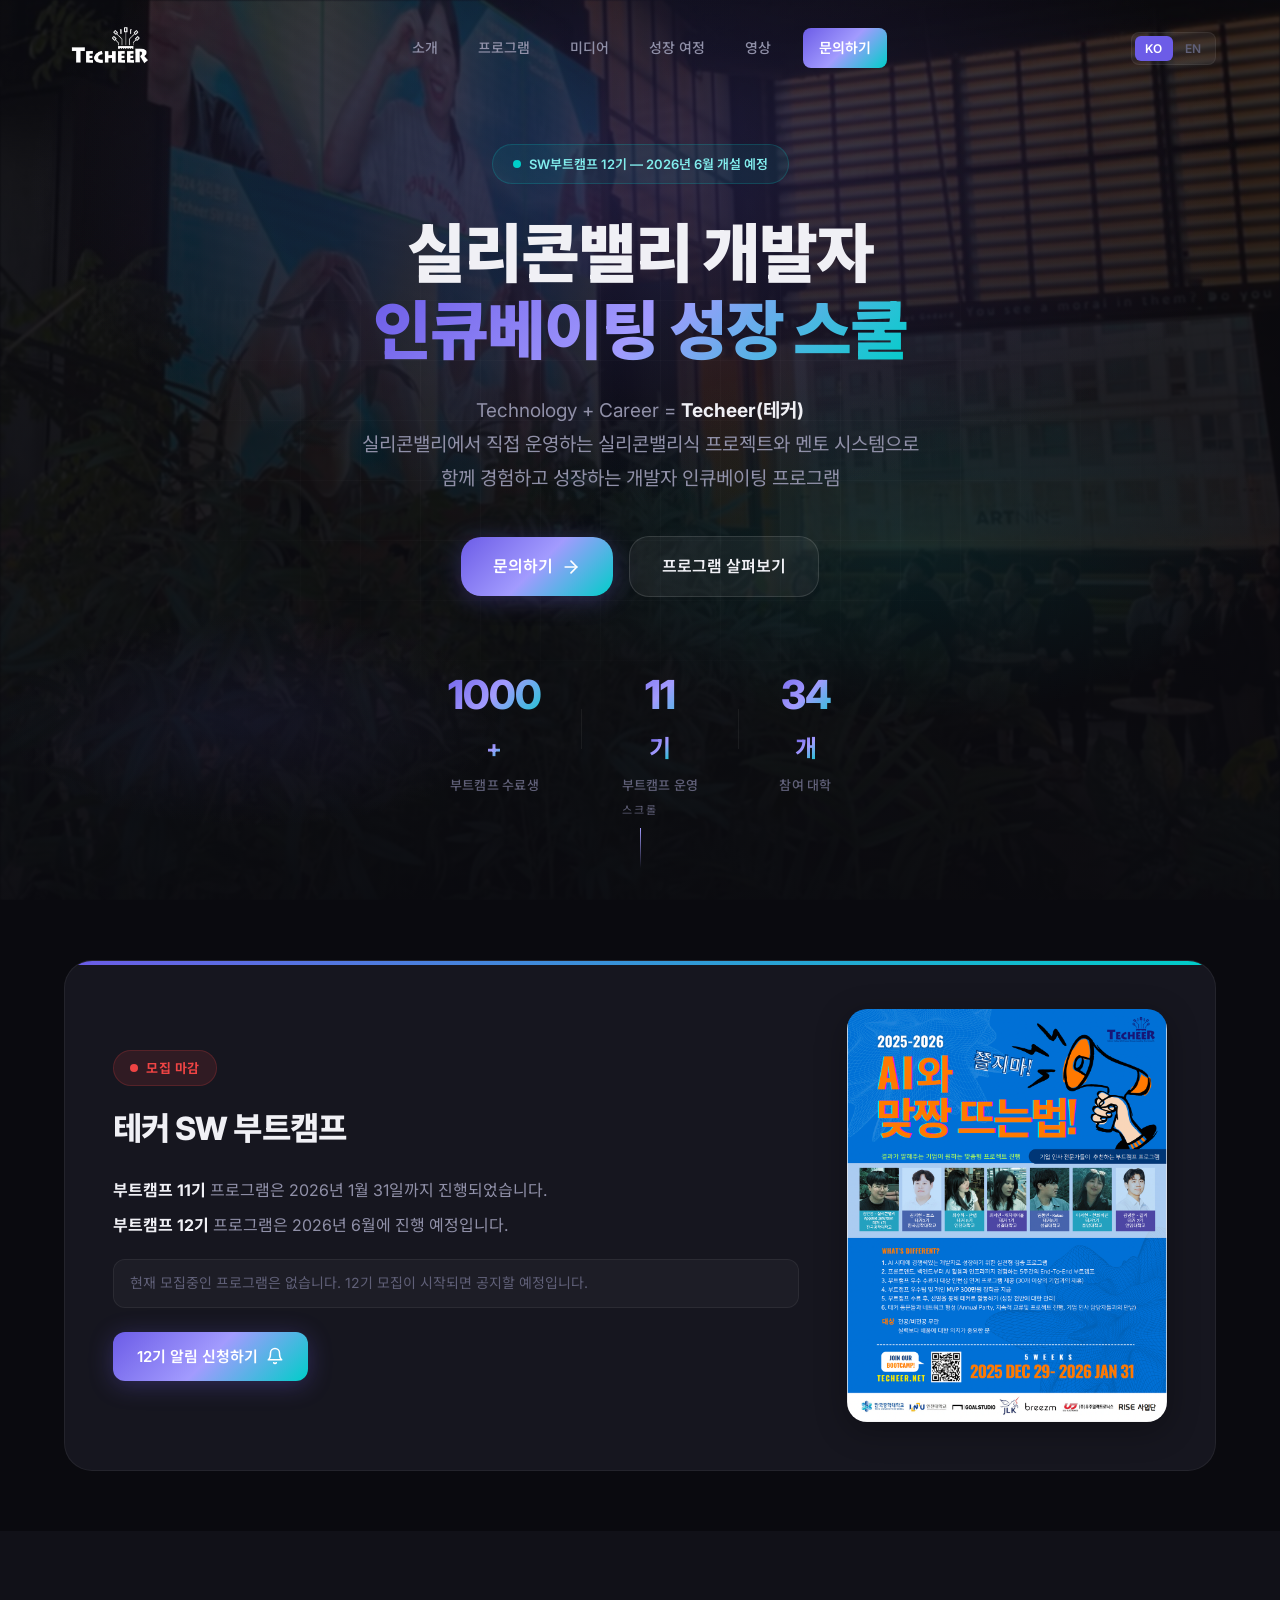
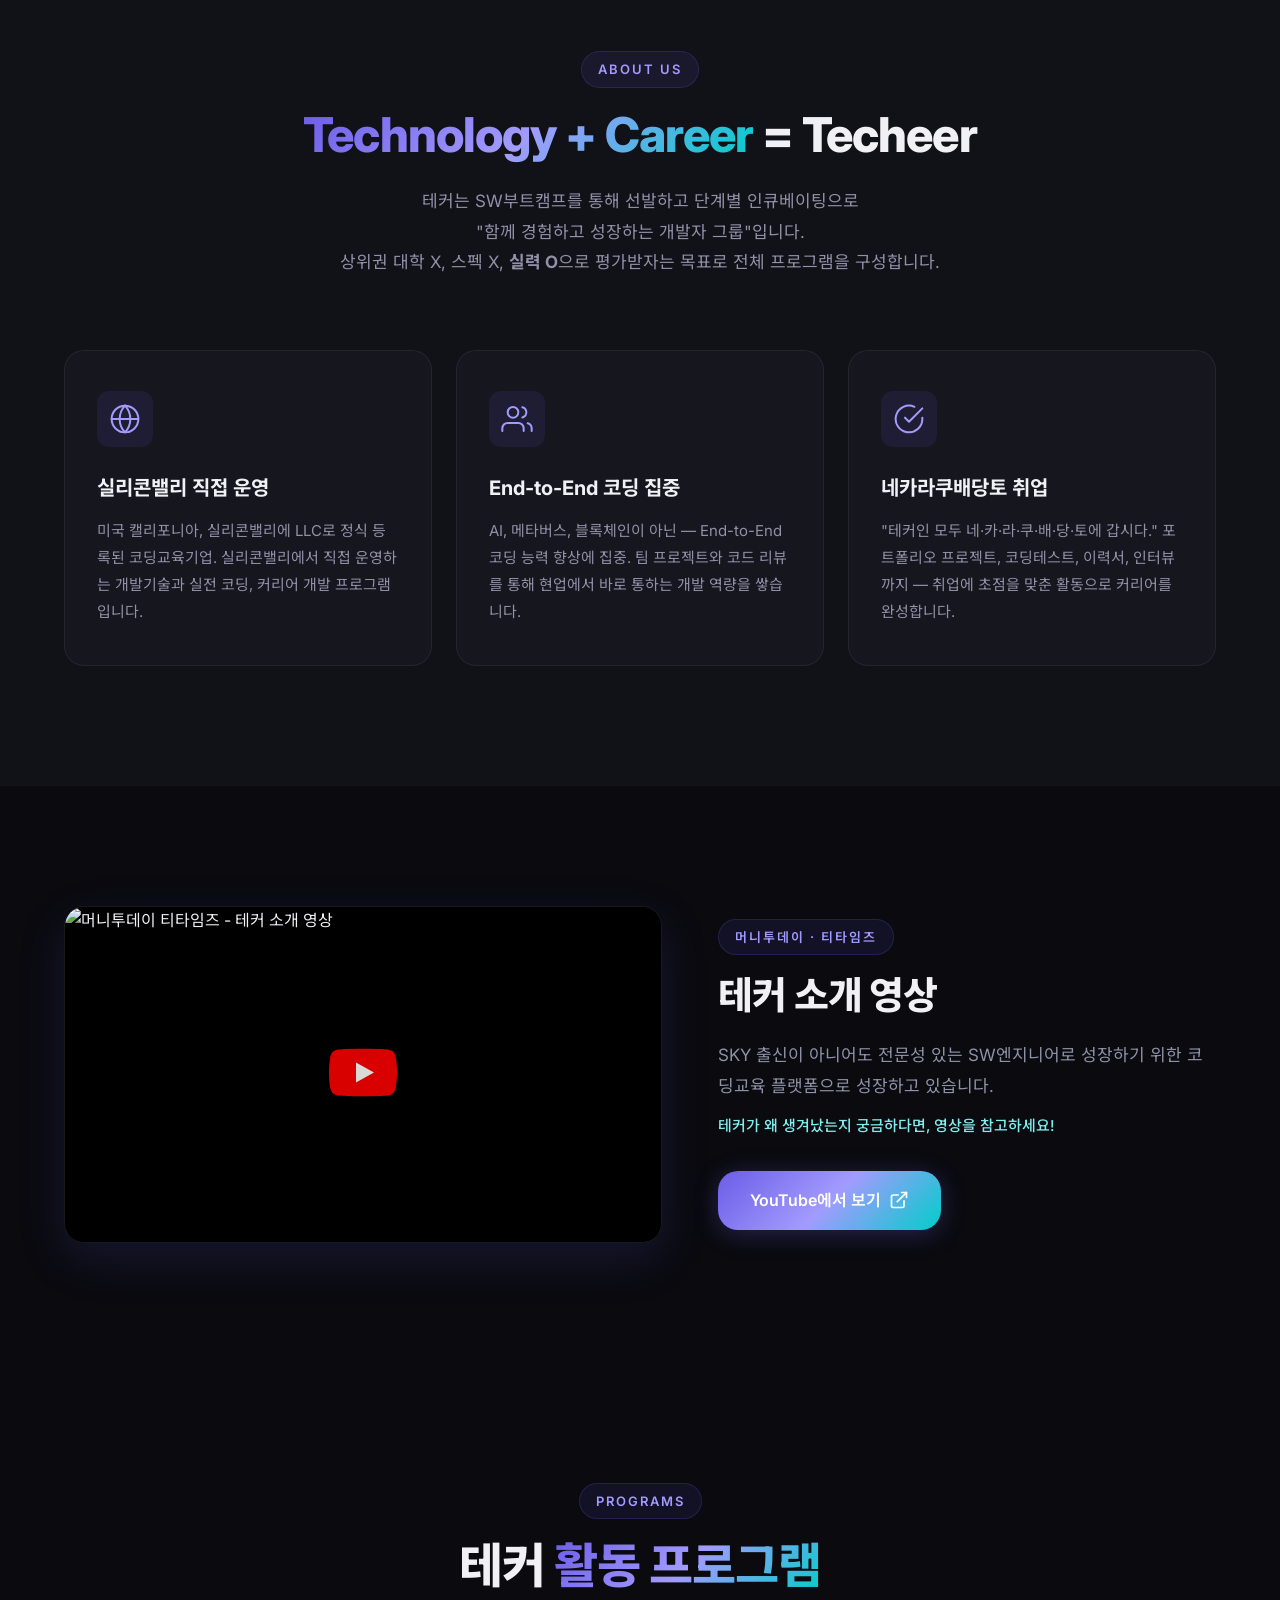
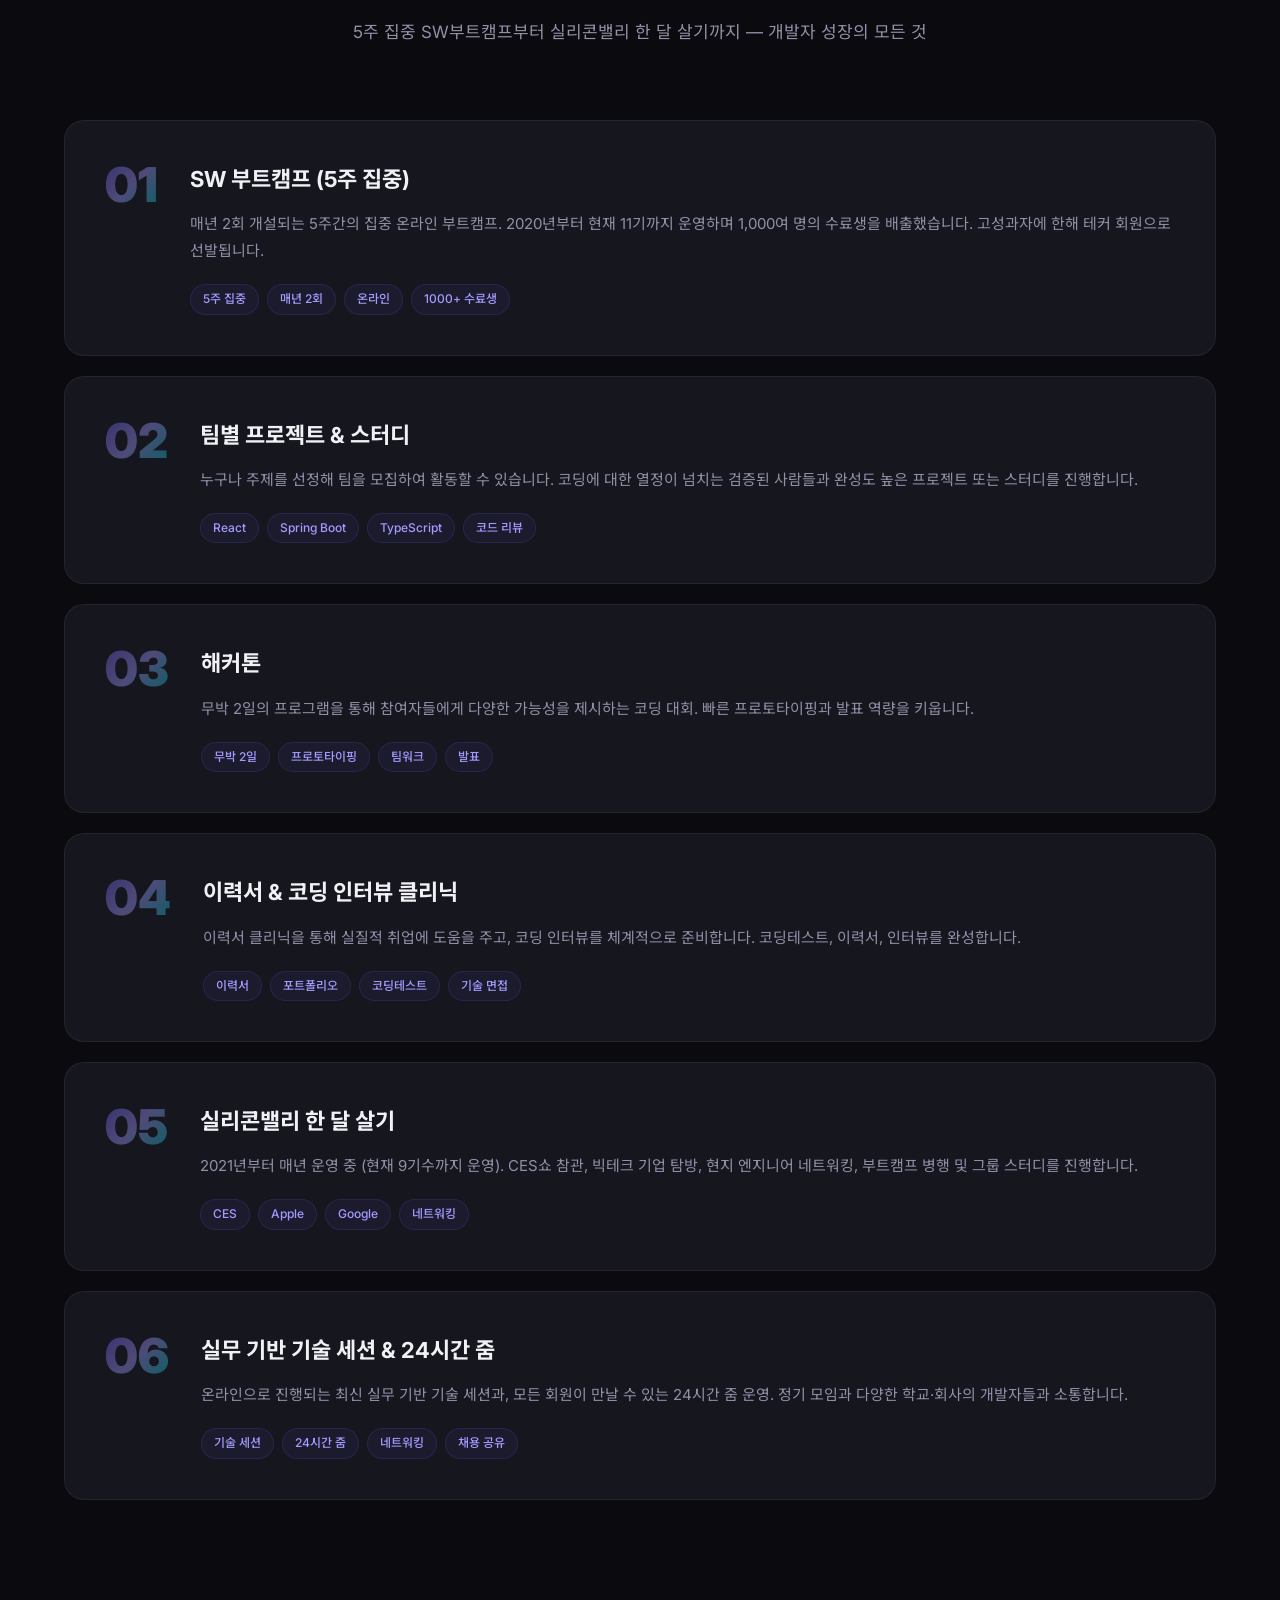
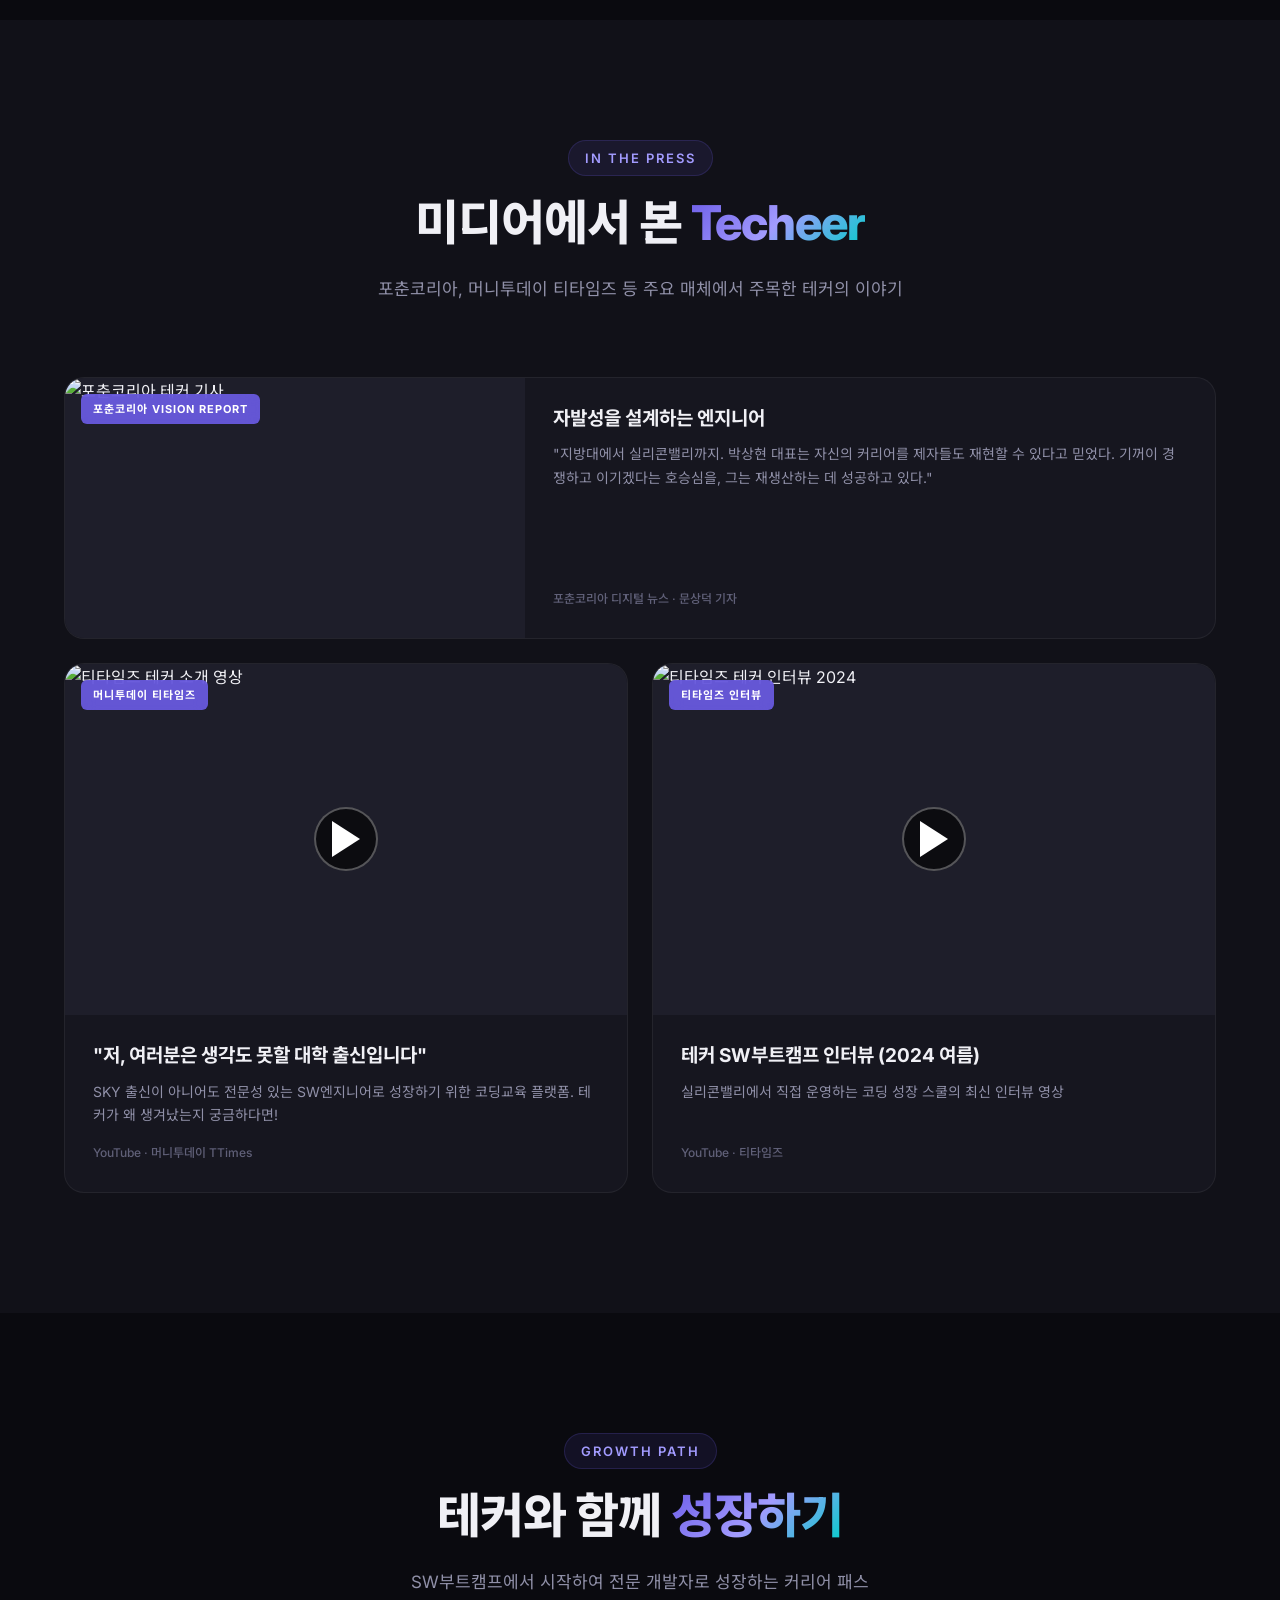
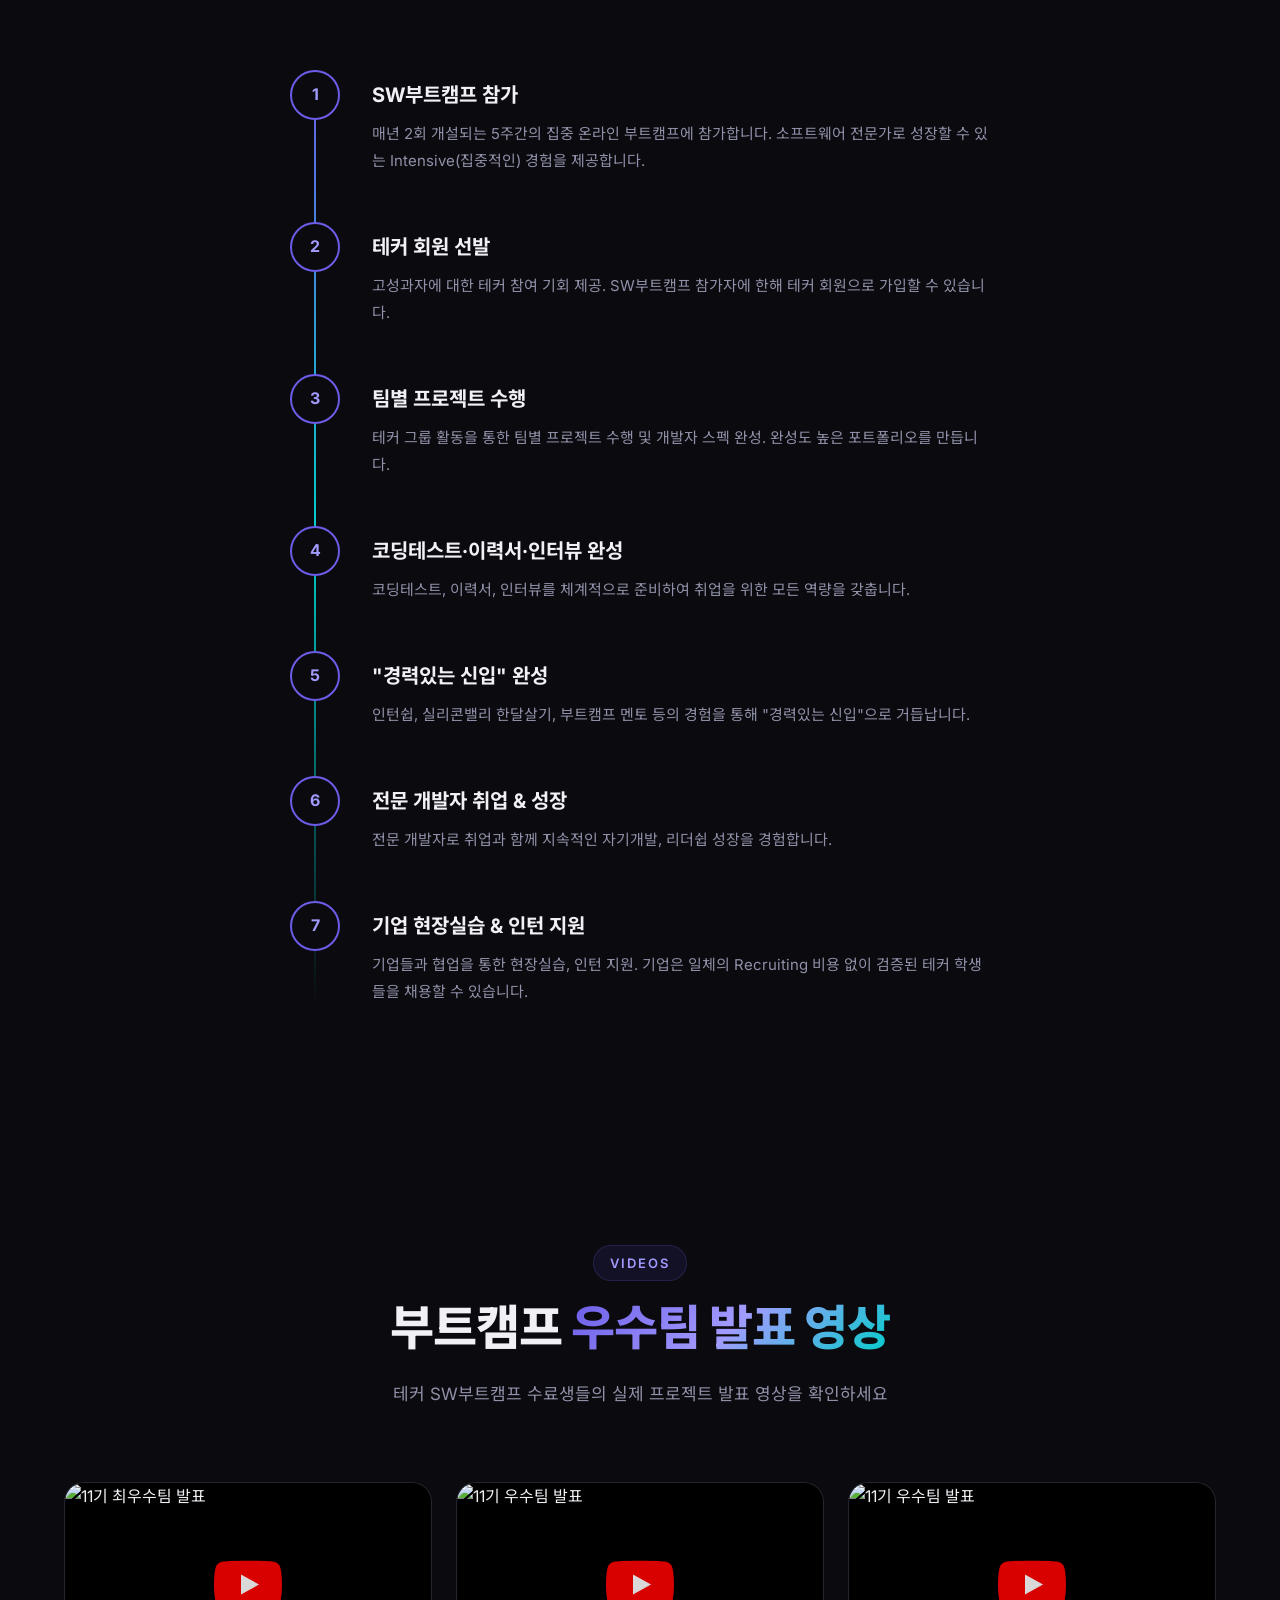
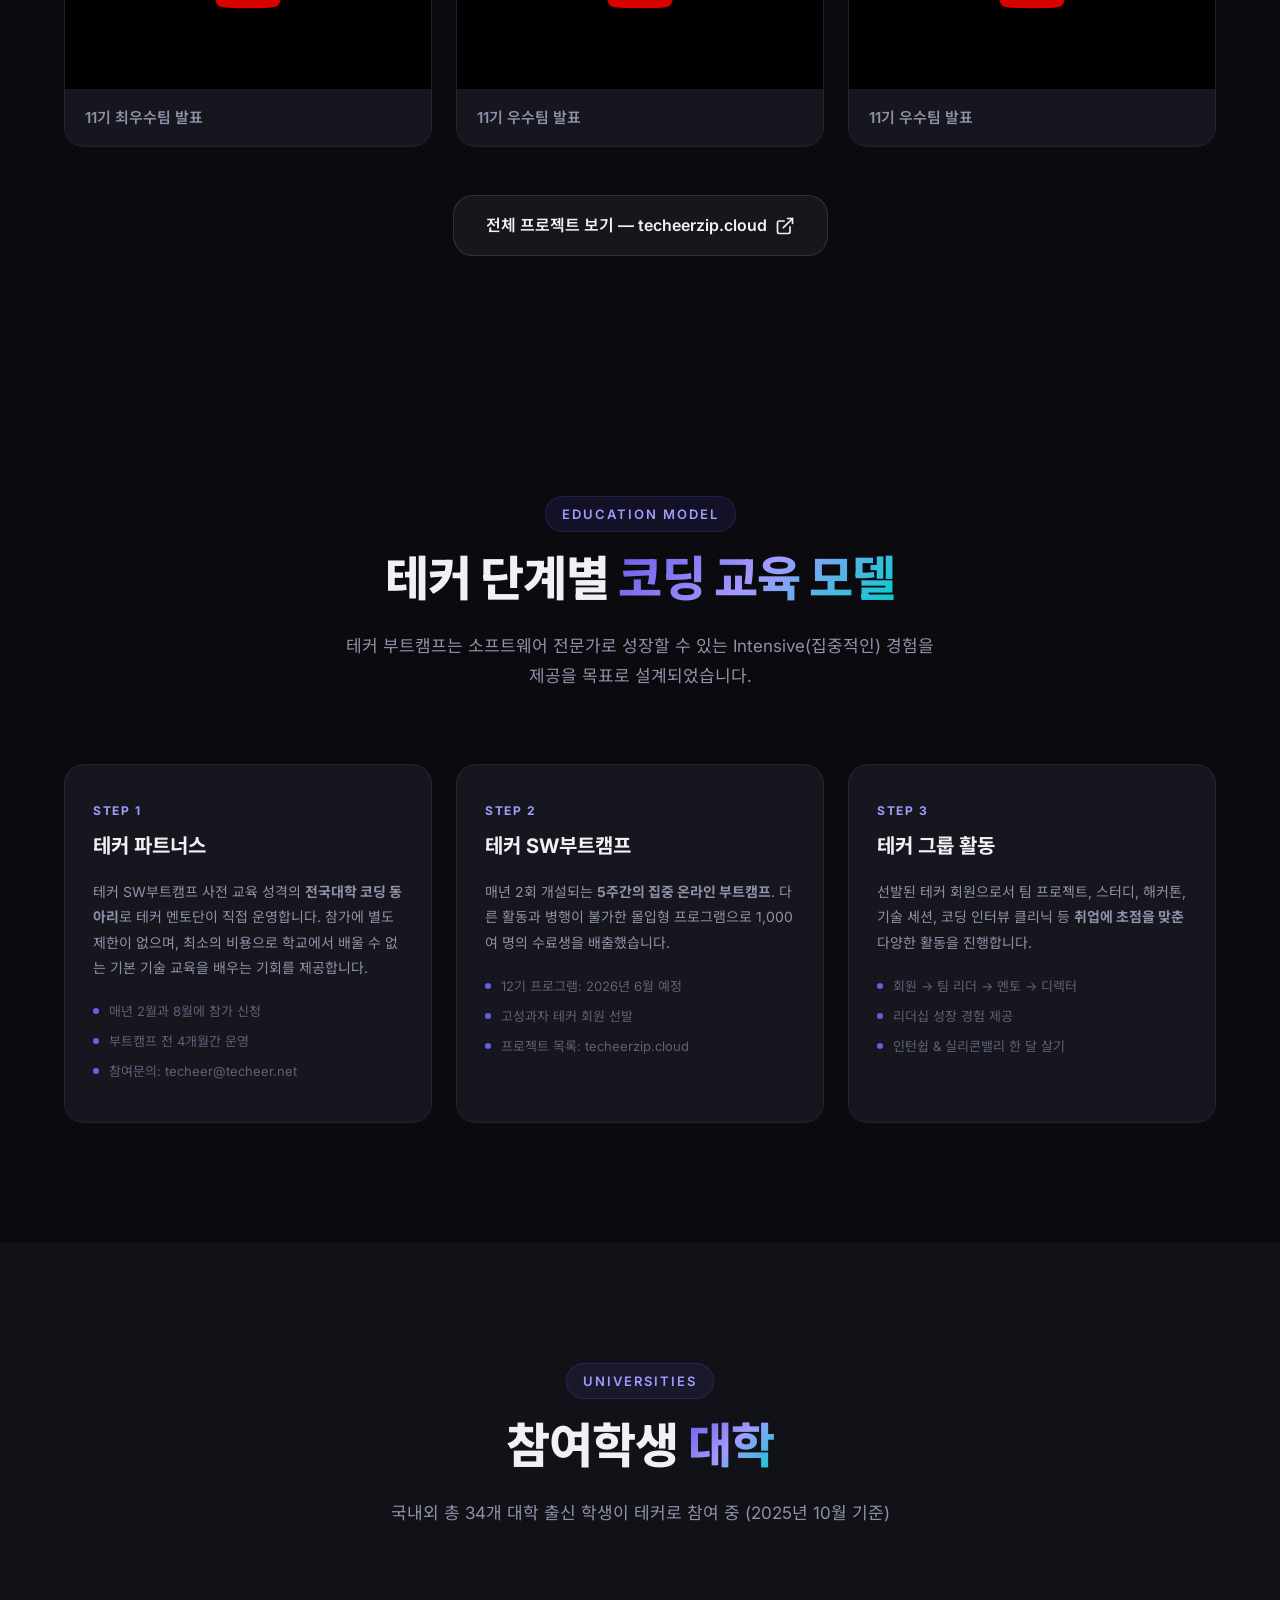
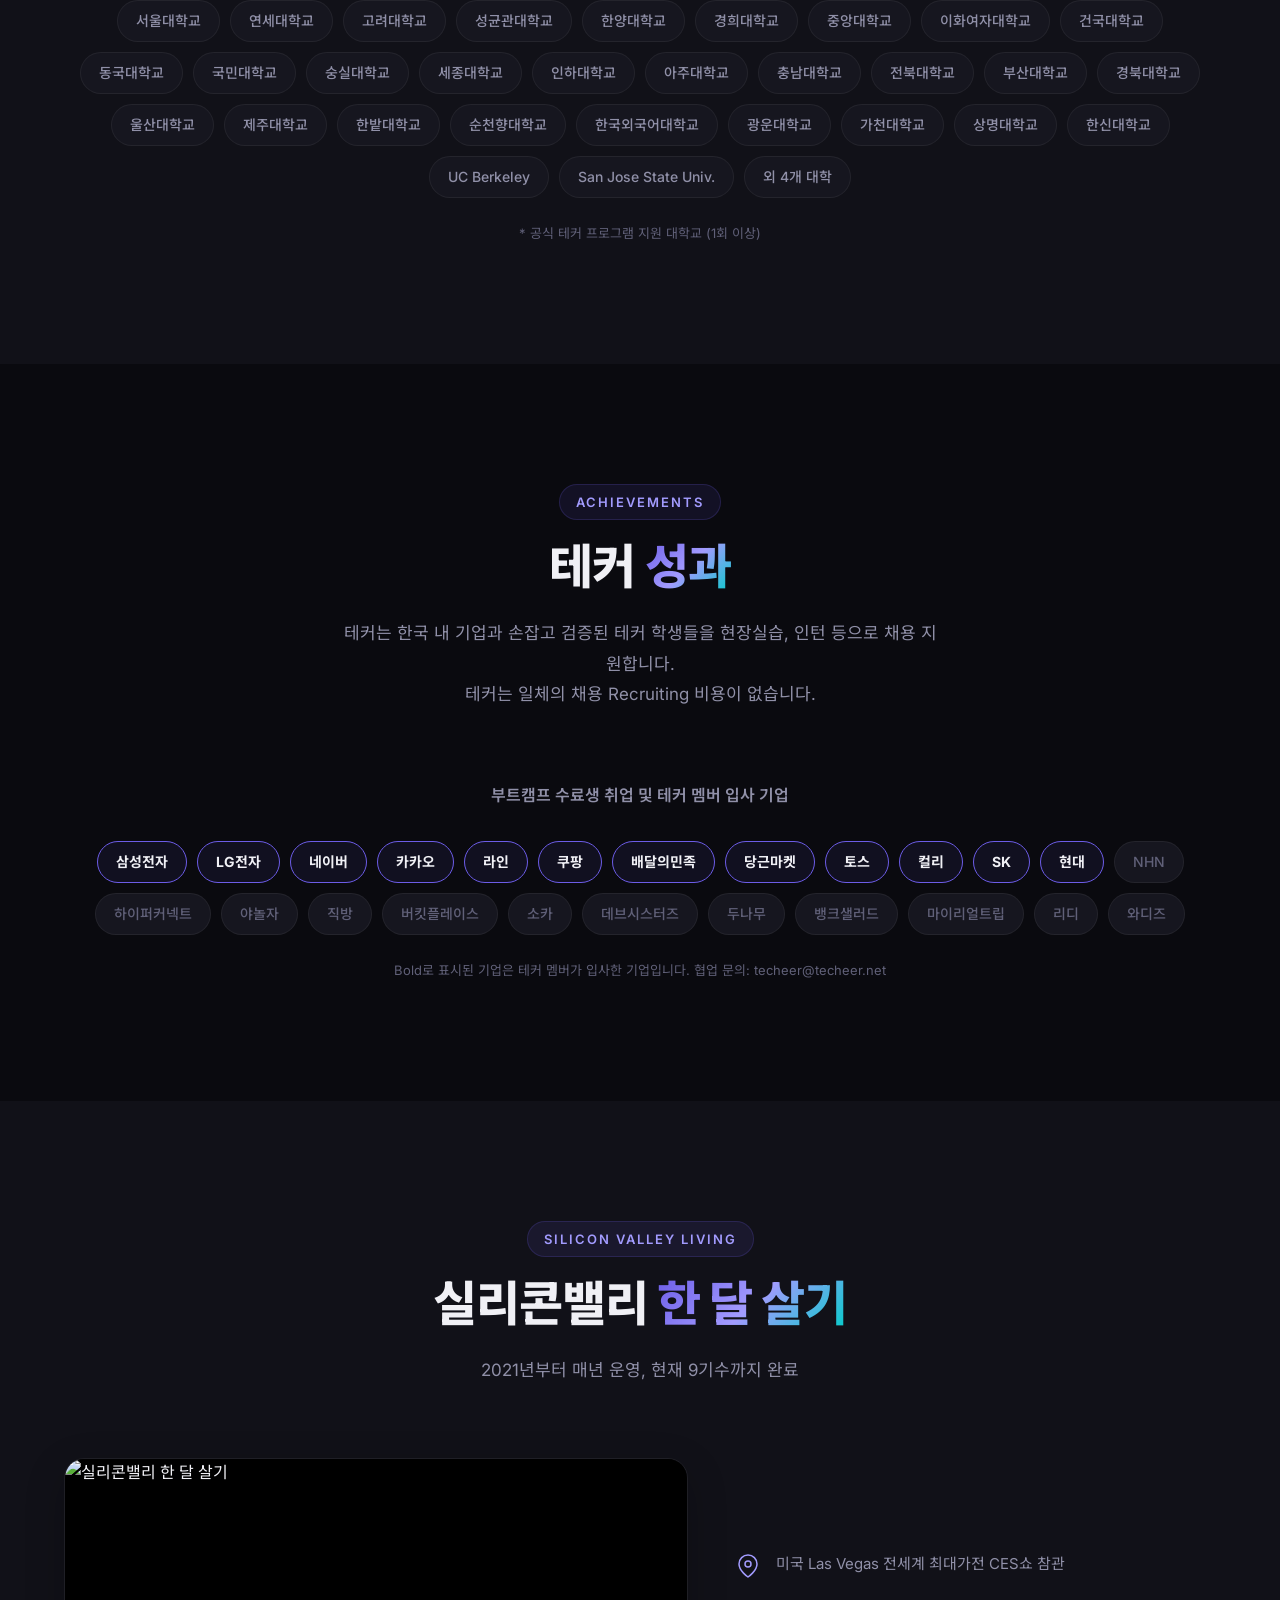
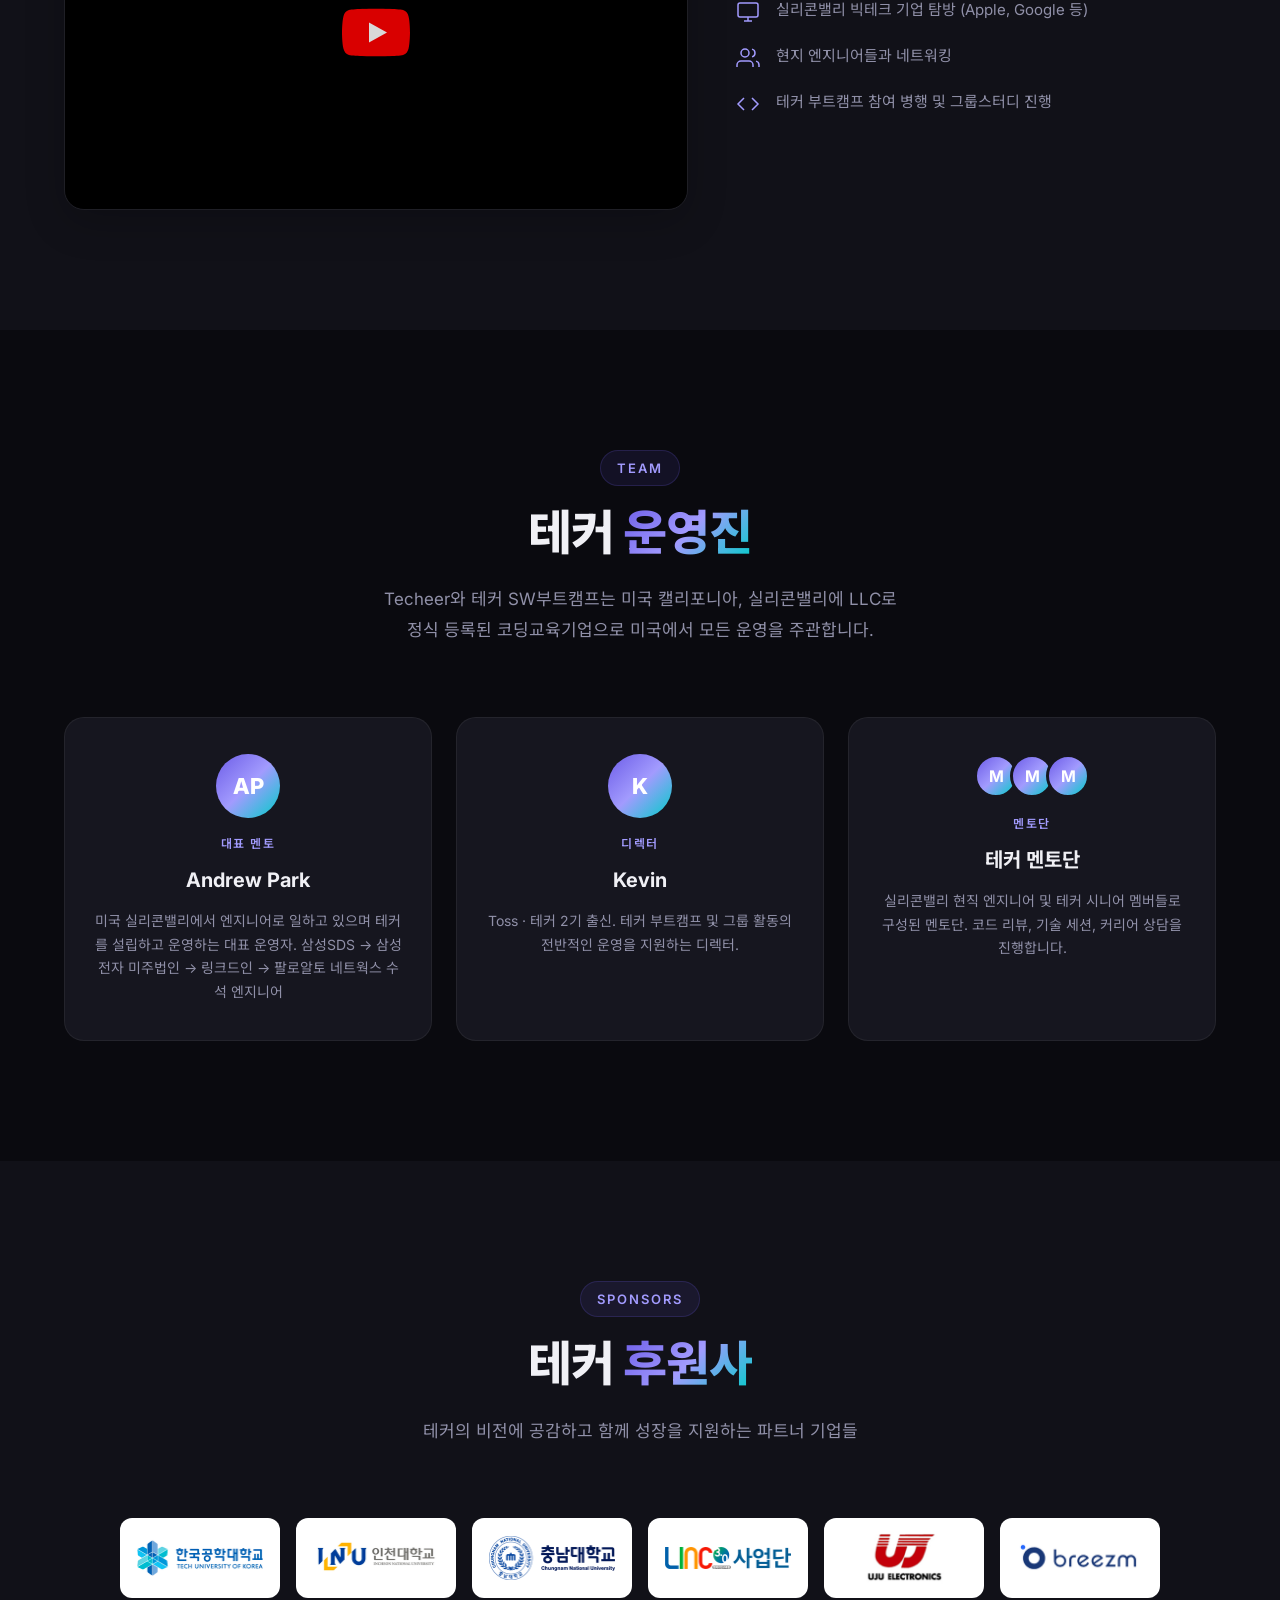
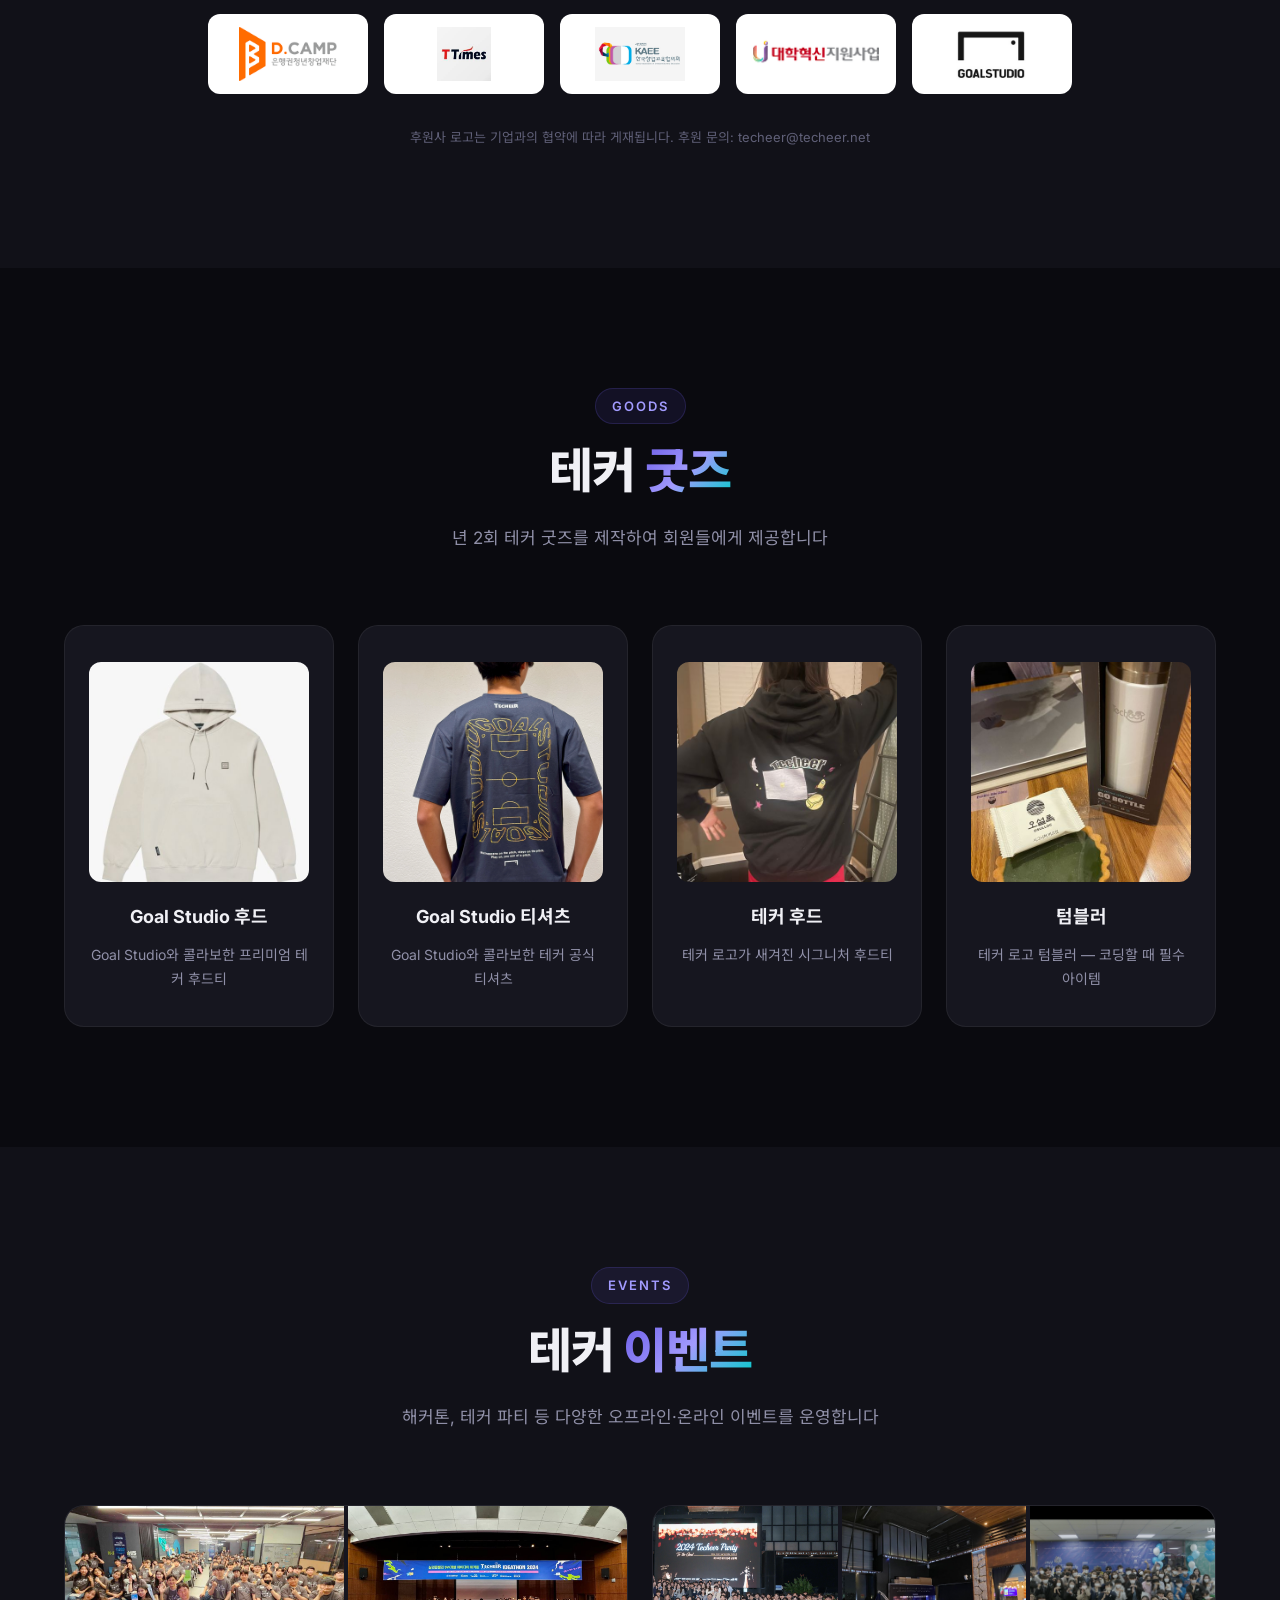
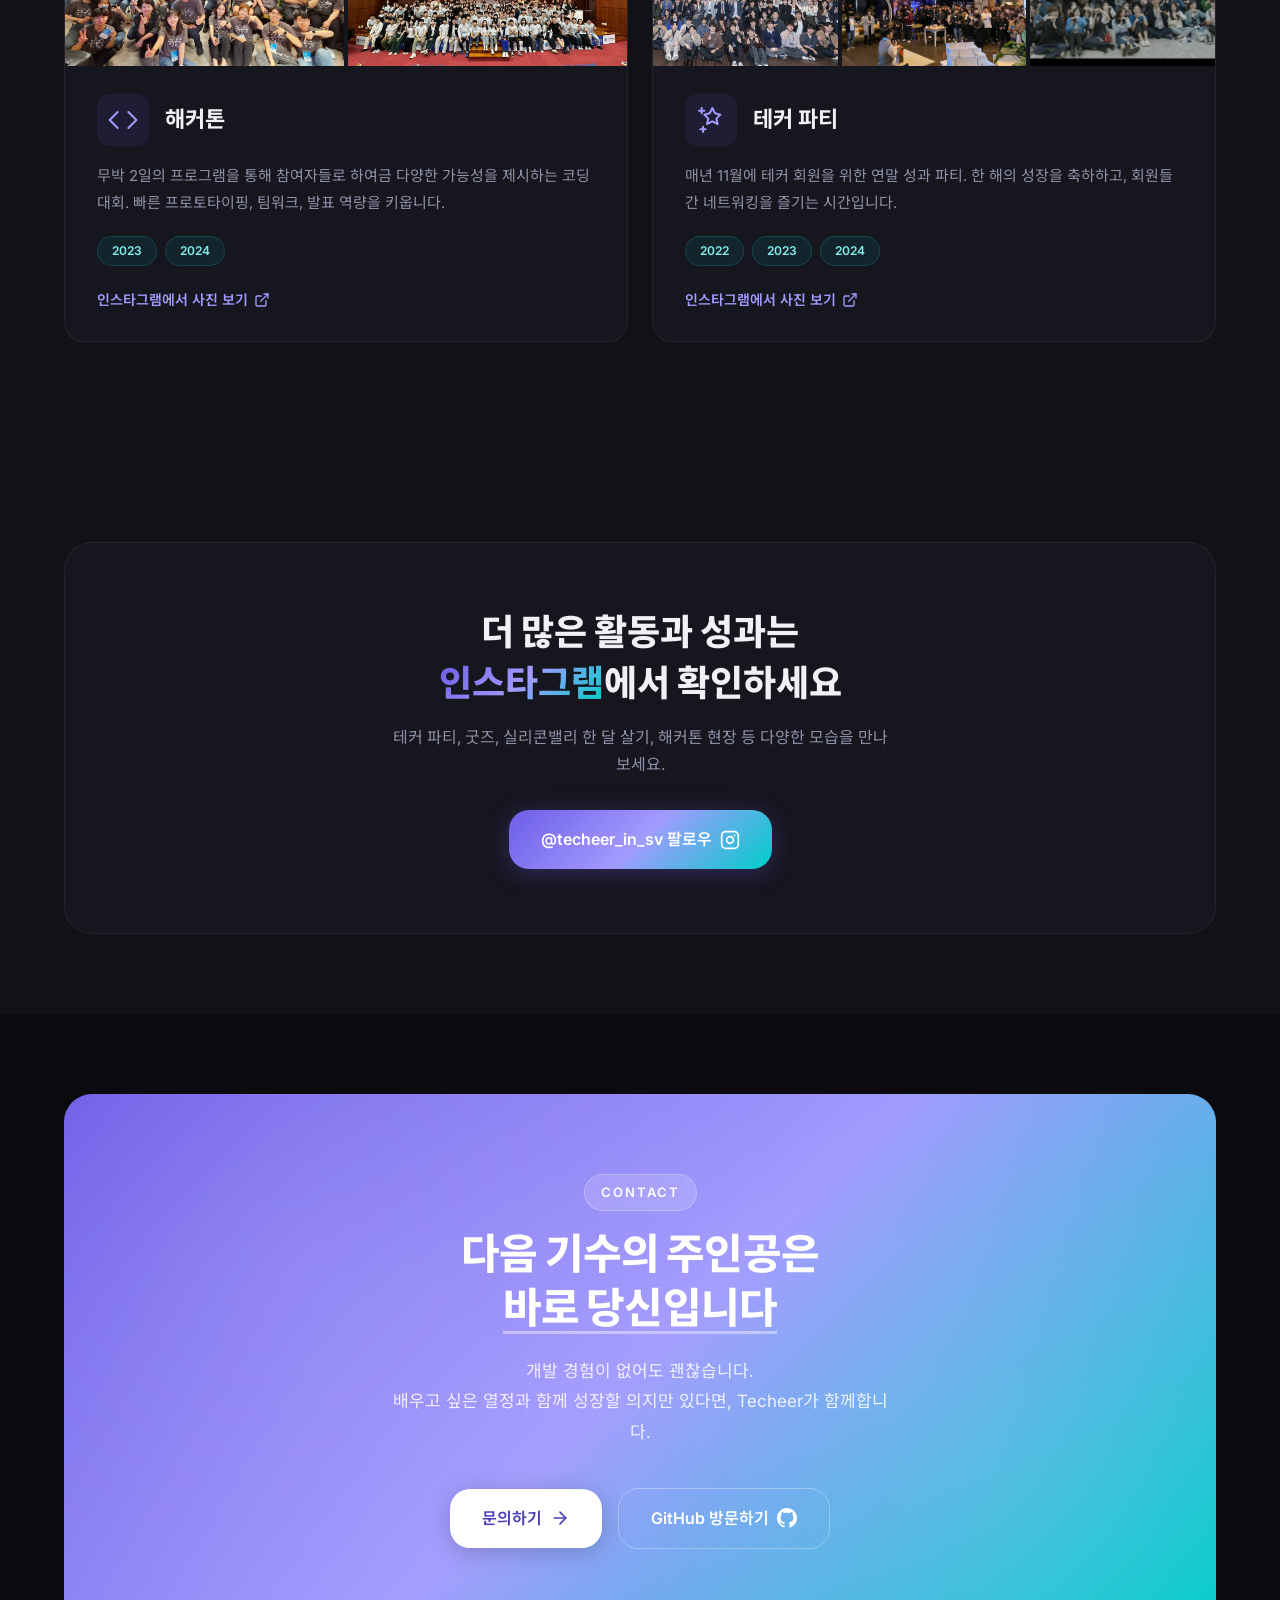
==== index.html @ 40f73c1d "Initial commit: Techeer homepage Full-featured static website for Techeer (테커) Silicon Valley coding" ====
<!DOCTYPE html>
<html lang="ko">
<head>
  <meta charset="UTF-8">
  <meta name="viewport" content="width=device-width, initial-scale=1.0">
  <title>Techeer(테커) | 실리콘밸리 개발자 인큐베이팅 성장 스쿨</title>
  <meta name="description" content="실리콘밸리에서 직접 운영하는 개발자 인큐베이팅 프로그램. 5주 집중 SW부트캠프, 팀 프로젝트, 해커톤, 실리콘밸리 한 달 살기까지 — 1000명 이상의 수료생을 배출한 코딩 성장 스쿨.">
  <link rel="icon" type="image/png" href="assets/techeer-logo.png">
  <link rel="preconnect" href="https://fonts.googleapis.com">
  <link rel="preconnect" href="https://fonts.gstatic.com" crossorigin>
  <link href="https://fonts.googleapis.com/css2?family=Inter:wght@300;400;500;600;700;800;900&family=Noto+Sans+KR:wght@300;400;500;600;700;800;900&display=swap" rel="stylesheet">
  <link rel="stylesheet" href="styles.css">
</head>
<body>
  <!-- Navigation -->
  <nav class="nav" id="nav">
    <div class="nav-container">
      <a href="#" class="nav-logo">
        <img src="assets/techeer-logo.png" alt="Techeer" class="nav-logo-img">
      </a>
      <div class="nav-links" id="navLinks">
        <a href="#about" class="nav-link" data-i18n="nav.about">소개</a>
        <a href="#programs" class="nav-link" data-i18n="nav.programs">프로그램</a>
        <a href="#media" class="nav-link" data-i18n="nav.media">미디어</a>
        <a href="#journey" class="nav-link" data-i18n="nav.journey">성장 여정</a>
        <a href="#videos" class="nav-link" data-i18n="nav.videos">영상</a>
        <a href="#contact" class="nav-link nav-link--cta" data-i18n="nav.contact">문의하기</a>
      </div>
      <div class="lang-toggle" id="langToggle">
        <button class="lang-btn active" data-lang="ko">KO</button>
        <button class="lang-btn" data-lang="en">EN</button>
      </div>
      <button class="nav-toggle" id="navToggle" aria-label="메뉴 열기">
        <span></span>
        <span></span>
        <span></span>
      </button>
    </div>
  </nav>

  <!-- Hero Section -->
  <section class="hero" id="hero">
    <div class="hero-bg">
      <div class="hero-image" style="background-image: url('assets/hero-cover.jpg');"></div>
      <div class="hero-gradient"></div>
      <div class="hero-grid"></div>
      <div class="hero-particles" id="particles"></div>
    </div>
    <div class="hero-content">
      <div class="hero-badge animate-on-scroll">
        <span class="badge-dot"></span>
        <span data-i18n="hero.badge">SW부트캠프 12기 — 2026년 6월 개설 예정</span>
      </div>
      <h1 class="hero-title animate-on-scroll" data-i18n="hero.title">
        실리콘밸리 개발자<br>
        <span class="hero-title--accent">인큐베이팅 성장 스쿨</span>
      </h1>
      <p class="hero-subtitle animate-on-scroll" data-i18n="hero.subtitle">
        Technology + Career = <strong>Techeer(테커)</strong><br>
        실리콘밸리에서 직접 운영하는 실리콘밸리식 프로젝트와 멘토 시스템으로<br>
        함께 경험하고 성장하는 개발자 인큐베이팅 프로그램
      </p>
      <div class="hero-actions animate-on-scroll">
        <a href="#contact" class="btn btn--primary btn--lg">
          <span data-i18n="hero.cta1">문의하기</span>
          <svg width="20" height="20" viewBox="0 0 24 24" fill="none" stroke="currentColor" stroke-width="2" stroke-linecap="round" stroke-linejoin="round"><path d="M5 12h14"/><path d="m12 5 7 7-7 7"/></svg>
        </a>
        <a href="#programs" class="btn btn--ghost btn--lg">
          <span data-i18n="hero.cta2">프로그램 살펴보기</span>
        </a>
      </div>
      <div class="hero-stats animate-on-scroll">
        <div class="stat">
          <span class="stat-number" data-count="1000">0</span><span class="stat-plus">+</span>
          <span class="stat-label" data-i18n="hero.stat1.label">부트캠프 수료생</span>
        </div>
        <div class="stat-divider"></div>
        <div class="stat">
          <span class="stat-number" data-count="11">0</span><span class="stat-plus">기</span>
          <span class="stat-label" data-i18n="hero.stat2.label">부트캠프 운영</span>
        </div>
        <div class="stat-divider"></div>
        <div class="stat">
          <span class="stat-number" data-count="34">0</span><span class="stat-plus">개</span>
          <span class="stat-label" data-i18n="hero.stat3.label">참여 대학</span>
        </div>
      </div>
    </div>
    <div class="hero-scroll">
      <span>스크롤</span>
      <div class="hero-scroll-line"></div>
    </div>
  </section>

  <!-- Recruitment Status Banner -->
  <section class="recruitment-banner section" id="recruitment">
    <div class="container">
      <div class="recruitment-card animate-on-scroll">
        <div class="recruitment-content">
          <div class="recruitment-status">
            <span class="recruitment-badge closed" data-i18n="recruit.badge">모집 마감</span>
          </div>
          <h2 class="recruitment-title" data-i18n="recruit.title">테커 SW 부트캠프</h2>
          <div class="recruitment-info">
            <p data-i18n="recruit.line1"><strong>부트캠프 11기</strong> 프로그램은 2026년 1월 31일까지 진행되었습니다.</p>
            <p data-i18n="recruit.line2"><strong>부트캠프 12기</strong> 프로그램은 2026년 6월에 진행 예정입니다.</p>
          </div>
          <p class="recruitment-note" data-i18n="recruit.note">현재 모집중인 프로그램은 없습니다. 12기 모집이 시작되면 공지할 예정입니다.</p>
          <a href="#contact" class="btn btn--primary btn--md recruitment-btn">
            <span data-i18n="recruit.btn">12기 알림 신청하기</span>
            <svg width="18" height="18" viewBox="0 0 24 24" fill="none" stroke="currentColor" stroke-width="2" stroke-linecap="round" stroke-linejoin="round"><path d="M18 8A6 6 0 0 0 6 8c0 7-3 9-3 9h18s-3-2-3-9"/><path d="M13.73 21a2 2 0 0 1-3.46 0"/></svg>
          </a>
        </div>
        <div class="recruitment-poster">
          <img src="assets/bootcamp-poster.png" alt="테커 SW 부트캠프 홍보 포스터" loading="lazy">
        </div>
      </div>
    </div>
  </section>

  <!-- About Section -->
  <section class="about section" id="about">
    <div class="container">
      <div class="section-header animate-on-scroll">
        <span class="section-tag" data-i18n="about.tag">About Us</span>
        <h2 class="section-title" data-i18n="about.title"><span class="text-accent">Technology + Career</span> = Techeer</h2>
        <p class="section-desc" data-i18n="about.desc">
          테커는 SW부트캠프를 통해 선발하고 단계별 인큐베이팅으로<br>
          "함께 경험하고 성장하는 개발자 그룹"입니다.<br>
          상위권 대학 X, 스펙 X, <strong>실력 O</strong>으로 평가받자는 목표로 전체 프로그램을 구성합니다.
        </p>
      </div>
      <div class="about-grid">
        <div class="about-card animate-on-scroll">
          <div class="about-card-icon">
            <svg width="32" height="32" viewBox="0 0 24 24" fill="none" stroke="currentColor" stroke-width="1.5" stroke-linecap="round" stroke-linejoin="round"><circle cx="12" cy="12" r="10"/><path d="M12 2a14.5 14.5 0 0 0 0 20 14.5 14.5 0 0 0 0-20"/><path d="M2 12h20"/></svg>
          </div>
          <h3 class="about-card-title" data-i18n="about.card1.title">실리콘밸리 직접 운영</h3>
          <p class="about-card-desc" data-i18n="about.card1.desc">미국 캘리포니아, 실리콘밸리에 LLC로 정식 등록된 코딩교육기업. 실리콘밸리에서 직접 운영하는 개발기술과 실전 코딩, 커리어 개발 프로그램입니다.</p>
        </div>
        <div class="about-card animate-on-scroll">
          <div class="about-card-icon">
            <svg width="32" height="32" viewBox="0 0 24 24" fill="none" stroke="currentColor" stroke-width="1.5" stroke-linecap="round" stroke-linejoin="round"><path d="M17 21v-2a4 4 0 0 0-4-4H5a4 4 0 0 0-4 4v2"/><circle cx="9" cy="7" r="4"/><path d="M23 21v-2a4 4 0 0 0-3-3.87"/><path d="M16 3.13a4 4 0 0 1 0 7.75"/></svg>
          </div>
          <h3 class="about-card-title" data-i18n="about.card2.title">End-to-End 코딩 집중</h3>
          <p class="about-card-desc" data-i18n="about.card2.desc">AI, 메타버스, 블록체인이 아닌 — End-to-End 코딩 능력 향상에 집중. 팀 프로젝트와 코드 리뷰를 통해 현업에서 바로 통하는 개발 역량을 쌓습니다.</p>
        </div>
        <div class="about-card animate-on-scroll">
          <div class="about-card-icon">
            <svg width="32" height="32" viewBox="0 0 24 24" fill="none" stroke="currentColor" stroke-width="1.5" stroke-linecap="round" stroke-linejoin="round"><path d="M22 11.08V12a10 10 0 1 1-5.93-9.14"/><polyline points="22 4 12 14.01 9 11.01"/></svg>
          </div>
          <h3 class="about-card-title" data-i18n="about.card3.title">네카라쿠배당토 취업</h3>
          <p class="about-card-desc" data-i18n="about.card3.desc">"테커인 모두 네·카·라·쿠·배·당·토에 갑시다." 포트폴리오 프로젝트, 코딩테스트, 이력서, 인터뷰까지 — 취업에 초점을 맞춘 활동으로 커리어를 완성합니다.</p>
        </div>
      </div>
    </div>
  </section>

  <!-- TTimes Featured Video Section -->
  <section class="featured-video section" id="ttimes">
    <div class="container">
      <div class="featured-video-layout">
        <div class="featured-video-embed animate-on-scroll">
          <div class="video-wrapper youtube-lazy" data-video-id="kuqpf4YPuds">
            <img class="youtube-thumb" src="https://img.youtube.com/vi/kuqpf4YPuds/hqdefault.jpg" alt="머니투데이 티타임즈 - 테커 소개 영상" loading="lazy">
            <button class="youtube-play-btn" aria-label="Play video">
              <svg width="68" height="48" viewBox="0 0 68 48"><path d="M66.52 7.74c-.78-2.93-2.49-5.41-5.42-6.19C55.79.13 34 0 34 0S12.21.13 6.9 1.55C3.97 2.33 2.27 4.81 1.48 7.74.06 13.05 0 24 0 24s.06 10.95 1.48 16.26c.78 2.93 2.49 5.41 5.42 6.19C12.21 47.87 34 48 34 48s21.79-.13 27.1-1.55c2.93-.78 4.64-3.26 5.42-6.19C67.94 34.95 68 24 68 24s-.06-10.95-1.48-16.26z" fill="red"/><path d="M45 24L27 14v20" fill="white"/></svg>
            </button>
          </div>
        </div>
        <div class="featured-video-info animate-on-scroll">
          <span class="section-tag" data-i18n="ttimes.tag">머니투데이 · 티타임즈</span>
          <h2 class="featured-video-title" data-i18n="ttimes.title">테커 소개 영상</h2>
          <p class="featured-video-desc" data-i18n="ttimes.desc">
            SKY 출신이 아니어도 전문성 있는 SW엔지니어로 성장하기 위한 코딩교육 플랫폼으로 성장하고 있습니다.
          </p>
          <p class="featured-video-cta-text" data-i18n="ttimes.cta.text">테커가 왜 생겨났는지 궁금하다면, 영상을 참고하세요!</p>
          <a href="https://www.youtube.com/watch?v=kuqpf4YPuds" target="_blank" rel="noopener noreferrer" class="btn btn--primary btn--lg">
            <span data-i18n="ttimes.btn">YouTube에서 보기</span>
            <svg width="20" height="20" viewBox="0 0 24 24" fill="none" stroke="currentColor" stroke-width="2" stroke-linecap="round" stroke-linejoin="round"><path d="M18 13v6a2 2 0 0 1-2 2H5a2 2 0 0 1-2-2V8a2 2 0 0 1 2-2h6"/><polyline points="15 3 21 3 21 9"/><line x1="10" y1="14" x2="21" y2="3"/></svg>
          </a>
        </div>
      </div>
    </div>
  </section>

  <!-- Programs Section -->
  <section class="programs section" id="programs">
    <div class="container">
      <div class="section-header animate-on-scroll">
        <span class="section-tag" data-i18n="programs.tag">Programs</span>
        <h2 class="section-title" data-i18n="programs.title">테커 <span class="text-accent">활동 프로그램</span></h2>
        <p class="section-desc" data-i18n="programs.desc">
          5주 집중 SW부트캠프부터 실리콘밸리 한 달 살기까지 — 개발자 성장의 모든 것
        </p>
      </div>
      <div class="programs-grid">
        <div class="program-card animate-on-scroll">
          <div class="program-card-number">01</div>
          <div class="program-card-content">
            <h3 class="program-card-title" data-i18n="programs.1.title">SW 부트캠프 (5주 집중)</h3>
            <p class="program-card-desc" data-i18n="programs.1.desc">매년 2회 개설되는 5주간의 집중 온라인 부트캠프. 2020년부터 현재 11기까지 운영하며 1,000여 명의 수료생을 배출했습니다. 고성과자에 한해 테커 회원으로 선발됩니다.</p>
            <ul class="program-card-tags">
              <li>5주 집중</li>
              <li>매년 2회</li>
              <li>온라인</li>
              <li>1000+ 수료생</li>
            </ul>
          </div>
        </div>
        <div class="program-card animate-on-scroll">
          <div class="program-card-number">02</div>
          <div class="program-card-content">
            <h3 class="program-card-title" data-i18n="programs.2.title">팀별 프로젝트 & 스터디</h3>
            <p class="program-card-desc" data-i18n="programs.2.desc">누구나 주제를 선정해 팀을 모집하여 활동할 수 있습니다. 코딩에 대한 열정이 넘치는 검증된 사람들과 완성도 높은 프로젝트 또는 스터디를 진행합니다.</p>
            <ul class="program-card-tags">
              <li>React</li>
              <li>Spring Boot</li>
              <li>TypeScript</li>
              <li>코드 리뷰</li>
            </ul>
          </div>
        </div>
        <div class="program-card animate-on-scroll">
          <div class="program-card-number">03</div>
          <div class="program-card-content">
            <h3 class="program-card-title" data-i18n="programs.3.title">해커톤</h3>
            <p class="program-card-desc" data-i18n="programs.3.desc">무박 2일의 프로그램을 통해 참여자들에게 다양한 가능성을 제시하는 코딩 대회. 빠른 프로토타이핑과 발표 역량을 키웁니다.</p>
            <ul class="program-card-tags">
              <li>무박 2일</li>
              <li>프로토타이핑</li>
              <li>팀워크</li>
              <li>발표</li>
            </ul>
          </div>
        </div>
        <div class="program-card animate-on-scroll">
          <div class="program-card-number">04</div>
          <div class="program-card-content">
            <h3 class="program-card-title" data-i18n="programs.4.title">이력서 & 코딩 인터뷰 클리닉</h3>
            <p class="program-card-desc" data-i18n="programs.4.desc">이력서 클리닉을 통해 실질적 취업에 도움을 주고, 코딩 인터뷰를 체계적으로 준비합니다. 코딩테스트, 이력서, 인터뷰를 완성합니다.</p>
            <ul class="program-card-tags">
              <li>이력서</li>
              <li>포트폴리오</li>
              <li>코딩테스트</li>
              <li>기술 면접</li>
            </ul>
          </div>
        </div>
        <div class="program-card animate-on-scroll">
          <div class="program-card-number">05</div>
          <div class="program-card-content">
            <h3 class="program-card-title" data-i18n="programs.5.title">실리콘밸리 한 달 살기</h3>
            <p class="program-card-desc" data-i18n="programs.5.desc">2021년부터 매년 운영 중 (현재 9기수까지 운영). CES쇼 참관, 빅테크 기업 탐방, 현지 엔지니어 네트워킹, 부트캠프 병행 및 그룹 스터디를 진행합니다.</p>
            <ul class="program-card-tags">
              <li>CES</li>
              <li>Apple</li>
              <li>Google</li>
              <li>네트워킹</li>
            </ul>
          </div>
        </div>
        <div class="program-card animate-on-scroll">
          <div class="program-card-number">06</div>
          <div class="program-card-content">
            <h3 class="program-card-title" data-i18n="programs.6.title">실무 기반 기술 세션 & 24시간 줌</h3>
            <p class="program-card-desc" data-i18n="programs.6.desc">온라인으로 진행되는 최신 실무 기반 기술 세션과, 모든 회원이 만날 수 있는 24시간 줌 운영. 정기 모임과 다양한 학교·회사의 개발자들과 소통합니다.</p>
            <ul class="program-card-tags">
              <li>기술 세션</li>
              <li>24시간 줌</li>
              <li>네트워킹</li>
              <li>채용 공유</li>
            </ul>
          </div>
        </div>
      </div>
    </div>
  </section>

  <!-- Media / Press Section -->
  <section class="media section" id="media">
    <div class="container">
      <div class="section-header animate-on-scroll">
        <span class="section-tag" data-i18n="media.tag">In The Press</span>
        <h2 class="section-title" data-i18n="media.title">미디어에서 본 <span class="text-accent">Techeer</span></h2>
        <p class="section-desc" data-i18n="media.desc">포춘코리아, 머니투데이 티타임즈 등 주요 매체에서 주목한 테커의 이야기</p>
      </div>
      <div class="media-grid">
        <!-- Fortune Korea -->
        <a href="https://www.fortunekorea.co.kr/news/articleView.html?idxno=39575" target="_blank" rel="noopener noreferrer" class="media-card media-card--featured animate-on-scroll">
          <div class="media-card-badge">포춘코리아 VISION REPORT</div>
          <div class="media-card-thumb">
            <img src="https://cdn.fortunekorea.co.kr/news/thumbnail/202407/39575_30002_1033_v150.jpg" alt="포춘코리아 테커 기사">
          </div>
          <div class="media-card-content">
            <h3 data-i18n="media.fortune.title">자발성을 설계하는 엔지니어</h3>
            <p data-i18n="media.fortune.desc">"지방대에서 실리콘밸리까지. 박상현 대표는 자신의 커리어를 제자들도 재현할 수 있다고 믿었다. 기꺼이 경쟁하고 이기겠다는 호승심을, 그는 재생산하는 데 성공하고 있다."</p>
            <span class="media-card-source" data-i18n="media.fortune.source">포춘코리아 디지털 뉴스 · 문상덕 기자</span>
          </div>
        </a>
        <!-- TTimes Video -->
        <div class="media-card animate-on-scroll media-card--video" data-video-id="kuqpf4YPuds">
          <div class="media-card-badge">머니투데이 티타임즈</div>
          <div class="media-card-thumb media-card-thumb--video">
            <img src="https://i.ytimg.com/vi/kuqpf4YPuds/maxresdefault.jpg" alt="티타임즈 테커 소개 영상">
            <div class="play-icon">
              <svg width="48" height="48" viewBox="0 0 24 24" fill="white"><polygon points="5 3 19 12 5 21 5 3"/></svg>
            </div>
          </div>
          <div class="media-card-content">
            <h3 data-i18n="media.ttimes1.title">"저, 여러분은 생각도 못할 대학 출신입니다"</h3>
            <p data-i18n="media.ttimes1.desc">SKY 출신이 아니어도 전문성 있는 SW엔지니어로 성장하기 위한 코딩교육 플랫폼. 테커가 왜 생겨났는지 궁금하다면!</p>
            <span class="media-card-source">YouTube · 머니투데이 TTimes</span>
          </div>
        </div>
        <!-- TTimes Interview -->
        <div class="media-card animate-on-scroll media-card--video" data-video-id="sKMGiMBQ5DA">
          <div class="media-card-badge">티타임즈 인터뷰</div>
          <div class="media-card-thumb media-card-thumb--video">
            <img src="https://i.ytimg.com/vi/sKMGiMBQ5DA/maxresdefault.jpg" alt="티타임즈 테커 인터뷰 2024">
            <div class="play-icon">
              <svg width="48" height="48" viewBox="0 0 24 24" fill="white"><polygon points="5 3 19 12 5 21 5 3"/></svg>
            </div>
          </div>
          <div class="media-card-content">
            <h3 data-i18n="media.ttimes2.title">테커 SW부트캠프 인터뷰 (2024 여름)</h3>
            <p data-i18n="media.ttimes2.desc">실리콘밸리에서 직접 운영하는 코딩 성장 스쿨의 최신 인터뷰 영상</p>
            <span class="media-card-source">YouTube · 티타임즈</span>
          </div>
        </div>
      </div>
    </div>
  </section>

  <!-- Journey / Growth Path Section -->
  <section class="journey section" id="journey">
    <div class="container">
      <div class="section-header animate-on-scroll">
        <span class="section-tag" data-i18n="journey.tag">Growth Path</span>
        <h2 class="section-title" data-i18n="journey.title">테커와 함께 <span class="text-accent">성장하기</span></h2>
        <p class="section-desc" data-i18n="journey.desc">SW부트캠프에서 시작하여 전문 개발자로 성장하는 커리어 패스</p>
      </div>
      <div class="journey-timeline">
        <div class="journey-step animate-on-scroll">
          <div class="journey-step-marker"><span>1</span></div>
          <div class="journey-step-content">
            <h3 data-i18n="journey.1.title">SW부트캠프 참가</h3>
            <p data-i18n="journey.1.desc">매년 2회 개설되는 5주간의 집중 온라인 부트캠프에 참가합니다. 소프트웨어 전문가로 성장할 수 있는 Intensive(집중적인) 경험을 제공합니다.</p>
          </div>
        </div>
        <div class="journey-step animate-on-scroll">
          <div class="journey-step-marker"><span>2</span></div>
          <div class="journey-step-content">
            <h3 data-i18n="journey.2.title">테커 회원 선발</h3>
            <p data-i18n="journey.2.desc">고성과자에 대한 테커 참여 기회 제공. SW부트캠프 참가자에 한해 테커 회원으로 가입할 수 있습니다.</p>
          </div>
        </div>
        <div class="journey-step animate-on-scroll">
          <div class="journey-step-marker"><span>3</span></div>
          <div class="journey-step-content">
            <h3 data-i18n="journey.3.title">팀별 프로젝트 수행</h3>
            <p data-i18n="journey.3.desc">테커 그룹 활동을 통한 팀별 프로젝트 수행 및 개발자 스펙 완성. 완성도 높은 포트폴리오를 만듭니다.</p>
          </div>
        </div>
        <div class="journey-step animate-on-scroll">
          <div class="journey-step-marker"><span>4</span></div>
          <div class="journey-step-content">
            <h3 data-i18n="journey.4.title">코딩테스트·이력서·인터뷰 완성</h3>
            <p data-i18n="journey.4.desc">코딩테스트, 이력서, 인터뷰를 체계적으로 준비하여 취업을 위한 모든 역량을 갖춥니다.</p>
          </div>
        </div>
        <div class="journey-step animate-on-scroll">
          <div class="journey-step-marker"><span>5</span></div>
          <div class="journey-step-content">
            <h3 data-i18n="journey.5.title">"경력있는 신입" 완성</h3>
            <p data-i18n="journey.5.desc">인턴쉽, 실리콘밸리 한달살기, 부트캠프 멘토 등의 경험을 통해 "경력있는 신입"으로 거듭납니다.</p>
          </div>
        </div>
        <div class="journey-step animate-on-scroll">
          <div class="journey-step-marker"><span>6</span></div>
          <div class="journey-step-content">
            <h3 data-i18n="journey.6.title">전문 개발자 취업 & 성장</h3>
            <p data-i18n="journey.6.desc">전문 개발자로 취업과 함께 지속적인 자기개발, 리더쉽 성장을 경험합니다.</p>
          </div>
        </div>
        <div class="journey-step animate-on-scroll">
          <div class="journey-step-marker"><span>7</span></div>
          <div class="journey-step-content">
            <h3 data-i18n="journey.7.title">기업 현장실습 & 인턴 지원</h3>
            <p data-i18n="journey.7.desc">기업들과 협업을 통한 현장실습, 인턴 지원. 기업은 일체의 Recruiting 비용 없이 검증된 테커 학생들을 채용할 수 있습니다.</p>
          </div>
        </div>
      </div>
    </div>
  </section>

  <!-- Videos Section -->
  <section class="videos section" id="videos">
    <div class="container">
      <div class="section-header animate-on-scroll">
        <span class="section-tag" data-i18n="videos.tag">Videos</span>
        <h2 class="section-title" data-i18n="videos.title">부트캠프 <span class="text-accent">우수팀 발표 영상</span></h2>
        <p class="section-desc" data-i18n="videos.desc">테커 SW부트캠프 수료생들의 실제 프로젝트 발표 영상을 확인하세요</p>
      </div>
      <div class="videos-grid">
        <div class="video-card animate-on-scroll">
          <div class="video-wrapper youtube-lazy" data-video-id="x8D3L5efegk">
            <img class="youtube-thumb" src="https://img.youtube.com/vi/x8D3L5efegk/hqdefault.jpg" alt="11기 최우수팀 발표" loading="lazy">
            <button class="youtube-play-btn" aria-label="Play video">
              <svg width="68" height="48" viewBox="0 0 68 48"><path d="M66.52 7.74c-.78-2.93-2.49-5.41-5.42-6.19C55.79.13 34 0 34 0S12.21.13 6.9 1.55C3.97 2.33 2.27 4.81 1.48 7.74.06 13.05 0 24 0 24s.06 10.95 1.48 16.26c.78 2.93 2.49 5.41 5.42 6.19C12.21 47.87 34 48 34 48s21.79-.13 27.1-1.55c2.93-.78 4.64-3.26 5.42-6.19C67.94 34.95 68 24 68 24s-.06-10.95-1.48-16.26z" fill="red"/><path d="M45 24L27 14v20" fill="white"/></svg>
            </button>
          </div>
          <h3 class="video-title">11기 최우수팀 발표</h3>
        </div>
        <div class="video-card animate-on-scroll">
          <div class="video-wrapper youtube-lazy" data-video-id="ExmYixVa0_Y">
            <img class="youtube-thumb" src="https://img.youtube.com/vi/ExmYixVa0_Y/hqdefault.jpg" alt="11기 우수팀 발표" loading="lazy">
            <button class="youtube-play-btn" aria-label="Play video">
              <svg width="68" height="48" viewBox="0 0 68 48"><path d="M66.52 7.74c-.78-2.93-2.49-5.41-5.42-6.19C55.79.13 34 0 34 0S12.21.13 6.9 1.55C3.97 2.33 2.27 4.81 1.48 7.74.06 13.05 0 24 0 24s.06 10.95 1.48 16.26c.78 2.93 2.49 5.41 5.42 6.19C12.21 47.87 34 48 34 48s21.79-.13 27.1-1.55c2.93-.78 4.64-3.26 5.42-6.19C67.94 34.95 68 24 68 24s-.06-10.95-1.48-16.26z" fill="red"/><path d="M45 24L27 14v20" fill="white"/></svg>
            </button>
          </div>
          <h3 class="video-title">11기 우수팀 발표</h3>
        </div>
        <div class="video-card animate-on-scroll">
          <div class="video-wrapper youtube-lazy" data-video-id="JO88nSvntlo">
            <img class="youtube-thumb" src="https://img.youtube.com/vi/JO88nSvntlo/hqdefault.jpg" alt="11기 우수팀 발표" loading="lazy">
            <button class="youtube-play-btn" aria-label="Play video">
              <svg width="68" height="48" viewBox="0 0 68 48"><path d="M66.52 7.74c-.78-2.93-2.49-5.41-5.42-6.19C55.79.13 34 0 34 0S12.21.13 6.9 1.55C3.97 2.33 2.27 4.81 1.48 7.74.06 13.05 0 24 0 24s.06 10.95 1.48 16.26c.78 2.93 2.49 5.41 5.42 6.19C12.21 47.87 34 48 34 48s21.79-.13 27.1-1.55c2.93-.78 4.64-3.26 5.42-6.19C67.94 34.95 68 24 68 24s-.06-10.95-1.48-16.26z" fill="red"/><path d="M45 24L27 14v20" fill="white"/></svg>
            </button>
          </div>
          <h3 class="video-title">11기 우수팀 발표</h3>
        </div>
      </div>
      <div class="videos-more animate-on-scroll">
        <a href="https://www.techeerzip.cloud" target="_blank" rel="noopener noreferrer" class="btn btn--ghost btn--lg">
          <span data-i18n="videos.btn">전체 프로젝트 보기 — techeerzip.cloud</span>
          <svg width="20" height="20" viewBox="0 0 24 24" fill="none" stroke="currentColor" stroke-width="2" stroke-linecap="round" stroke-linejoin="round"><path d="M18 13v6a2 2 0 0 1-2 2H5a2 2 0 0 1-2-2V8a2 2 0 0 1 2-2h6"/><polyline points="15 3 21 3 21 9"/><line x1="10" y1="14" x2="21" y2="3"/></svg>
        </a>
      </div>
    </div>
  </section>

  <!-- Education Model / Partners Section -->
  <section class="edu-model section" id="edu-model">
    <div class="container">
      <div class="section-header animate-on-scroll">
        <span class="section-tag" data-i18n="edu.tag">Education Model</span>
        <h2 class="section-title" data-i18n="edu.title">테커 단계별 <span class="text-accent">코딩 교육 모델</span></h2>
        <p class="section-desc" data-i18n="edu.desc">테커 부트캠프는 소프트웨어 전문가로 성장할 수 있는 Intensive(집중적인) 경험을 제공을 목표로 설계되었습니다.</p>
      </div>
      <div class="edu-model-cards">
        <div class="edu-model-card animate-on-scroll">
          <div class="edu-model-card-header">
            <span class="edu-model-step">Step 1</span>
            <h3 data-i18n="edu.1.title">테커 파트너스</h3>
          </div>
          <p data-i18n="edu.1.desc">테커 SW부트캠프 사전 교육 성격의 <strong>전국대학 코딩 동아리</strong>로 테커 멘토단이 직접 운영합니다. 참가에 별도 제한이 없으며, 최소의 비용으로 학교에서 배울 수 없는 기본 기술 교육을 배우는 기회를 제공합니다.</p>
          <ul>
            <li>매년 2월과 8월에 참가 신청</li>
            <li>부트캠프 전 4개월간 운영</li>
            <li>참여문의: techeer@techeer.net</li>
          </ul>
        </div>
        <div class="edu-model-card animate-on-scroll">
          <div class="edu-model-card-header">
            <span class="edu-model-step">Step 2</span>
            <h3 data-i18n="edu.2.title">테커 SW부트캠프</h3>
          </div>
          <p data-i18n="edu.2.desc">매년 2회 개설되는 <strong>5주간의 집중 온라인 부트캠프</strong>. 다른 활동과 병행이 불가한 몰입형 프로그램으로 1,000여 명의 수료생을 배출했습니다.</p>
          <ul>
            <li>12기 프로그램: 2026년 6월 예정</li>
            <li>고성과자 테커 회원 선발</li>
            <li>프로젝트 목록: techeerzip.cloud</li>
          </ul>
        </div>
        <div class="edu-model-card animate-on-scroll">
          <div class="edu-model-card-header">
            <span class="edu-model-step">Step 3</span>
            <h3 data-i18n="edu.3.title">테커 그룹 활동</h3>
          </div>
          <p data-i18n="edu.3.desc">선발된 테커 회원으로서 팀 프로젝트, 스터디, 해커톤, 기술 세션, 코딩 인터뷰 클리닉 등 <strong>취업에 초점을 맞춘</strong> 다양한 활동을 진행합니다.</p>
          <ul>
            <li>회원 → 팀 리더 → 멘토 → 디렉터</li>
            <li>리더십 성장 경험 제공</li>
            <li>인턴쉽 & 실리콘밸리 한 달 살기</li>
          </ul>
        </div>
      </div>
    </div>
  </section>

  <!-- Universities Section -->
  <section class="universities section" id="universities">
    <div class="container">
      <div class="section-header animate-on-scroll">
        <span class="section-tag" data-i18n="uni.tag">Universities</span>
        <h2 class="section-title" data-i18n="uni.title">참여학생 <span class="text-accent">대학</span></h2>
        <p class="section-desc" data-i18n="uni.desc">국내외 총 34개 대학 출신 학생이 테커로 참여 중 (2025년 10월 기준)</p>
      </div>
      <div class="uni-grid animate-on-scroll">
        <span class="uni-tag">서울대학교</span>
        <span class="uni-tag">연세대학교</span>
        <span class="uni-tag">고려대학교</span>
        <span class="uni-tag">성균관대학교</span>
        <span class="uni-tag">한양대학교</span>
        <span class="uni-tag">경희대학교</span>
        <span class="uni-tag">중앙대학교</span>
        <span class="uni-tag">이화여자대학교</span>
        <span class="uni-tag">건국대학교</span>
        <span class="uni-tag">동국대학교</span>
        <span class="uni-tag">국민대학교</span>
        <span class="uni-tag">숭실대학교</span>
        <span class="uni-tag">세종대학교</span>
        <span class="uni-tag">인하대학교</span>
        <span class="uni-tag">아주대학교</span>
        <span class="uni-tag">충남대학교</span>
        <span class="uni-tag">전북대학교</span>
        <span class="uni-tag">부산대학교</span>
        <span class="uni-tag">경북대학교</span>
        <span class="uni-tag">울산대학교</span>
        <span class="uni-tag">제주대학교</span>
        <span class="uni-tag">한밭대학교</span>
        <span class="uni-tag">순천향대학교</span>
        <span class="uni-tag">한국외국어대학교</span>
        <span class="uni-tag">광운대학교</span>
        <span class="uni-tag">가천대학교</span>
        <span class="uni-tag">상명대학교</span>
        <span class="uni-tag">한신대학교</span>
        <span class="uni-tag">UC Berkeley</span>
        <span class="uni-tag">San Jose State Univ.</span>
        <span class="uni-tag">외 4개 대학</span>
      </div>
      <p class="uni-note animate-on-scroll" data-i18n="uni.note">* 공식 테커 프로그램 지원 대학교 (1회 이상)</p>
    </div>
  </section>

  <!-- Achievements Section -->
  <section class="achievements section" id="achievements">
    <div class="container">
      <div class="section-header animate-on-scroll">
        <span class="section-tag" data-i18n="ach.tag">Achievements</span>
        <h2 class="section-title" data-i18n="ach.title">테커 <span class="text-accent">성과</span></h2>
        <p class="section-desc" data-i18n="ach.desc">
          테커는 한국 내 기업과 손잡고 검증된 테커 학생들을 현장실습, 인턴 등으로 채용 지원합니다.<br>
          테커는 일체의 채용 Recruiting 비용이 없습니다.
        </p>
      </div>
      <h3 class="achievements-subtitle animate-on-scroll" data-i18n="ach.subtitle">부트캠프 수료생 취업 및 테커 멤버 입사 기업</h3>
      <div class="company-grid animate-on-scroll">
        <span class="company-tag company-tag--bold">삼성전자</span>
        <span class="company-tag company-tag--bold">LG전자</span>
        <span class="company-tag company-tag--bold">네이버</span>
        <span class="company-tag company-tag--bold">카카오</span>
        <span class="company-tag company-tag--bold">라인</span>
        <span class="company-tag company-tag--bold">쿠팡</span>
        <span class="company-tag company-tag--bold">배달의민족</span>
        <span class="company-tag company-tag--bold">당근마켓</span>
        <span class="company-tag company-tag--bold">토스</span>
        <span class="company-tag company-tag--bold">컬리</span>
        <span class="company-tag company-tag--bold">SK</span>
        <span class="company-tag company-tag--bold">현대</span>
        <span class="company-tag">NHN</span>
        <span class="company-tag">하이퍼커넥트</span>
        <span class="company-tag">야놀자</span>
        <span class="company-tag">직방</span>
        <span class="company-tag">버킷플레이스</span>
        <span class="company-tag">소카</span>
        <span class="company-tag">데브시스터즈</span>
        <span class="company-tag">두나무</span>
        <span class="company-tag">뱅크샐러드</span>
        <span class="company-tag">마이리얼트립</span>
        <span class="company-tag">리디</span>
        <span class="company-tag">와디즈</span>
      </div>
      <p class="achievements-note animate-on-scroll" data-i18n="ach.note">Bold로 표시된 기업은 테커 멤버가 입사한 기업입니다. 협업 문의: techeer@techeer.net</p>
    </div>
  </section>

  <!-- SV Living Section -->
  <section class="sv-living section" id="sv-living">
    <div class="container">
      <div class="section-header animate-on-scroll">
        <span class="section-tag" data-i18n="sv.tag">Silicon Valley Living</span>
        <h2 class="section-title" data-i18n="sv.title">실리콘밸리 <span class="text-accent">한 달 살기</span></h2>
        <p class="section-desc" data-i18n="sv.desc">2021년부터 매년 운영, 현재 9기수까지 완료</p>
      </div>
      <div class="sv-living-layout">
        <div class="sv-living-video animate-on-scroll">
          <div class="video-wrapper youtube-lazy" data-video-id="1U3nYKvgZws">
            <img class="youtube-thumb" src="https://img.youtube.com/vi/1U3nYKvgZws/hqdefault.jpg" alt="실리콘밸리 한 달 살기" loading="lazy">
            <button class="youtube-play-btn" aria-label="Play video">
              <svg width="68" height="48" viewBox="0 0 68 48"><path d="M66.52 7.74c-.78-2.93-2.49-5.41-5.42-6.19C55.79.13 34 0 34 0S12.21.13 6.9 1.55C3.97 2.33 2.27 4.81 1.48 7.74.06 13.05 0 24 0 24s.06 10.95 1.48 16.26c.78 2.93 2.49 5.41 5.42 6.19C12.21 47.87 34 48 34 48s21.79-.13 27.1-1.55c2.93-.78 4.64-3.26 5.42-6.19C67.94 34.95 68 24 68 24s-.06-10.95-1.48-16.26z" fill="red"/><path d="M45 24L27 14v20" fill="white"/></svg>
            </button>
          </div>
        </div>
        <div class="sv-living-info animate-on-scroll">
          <div class="sv-living-item">
            <svg width="24" height="24" viewBox="0 0 24 24" fill="none" stroke="currentColor" stroke-width="1.5"><path d="M21 10c0 7-9 13-9 13s-9-6-9-13a9 9 0 0 1 18 0z"/><circle cx="12" cy="10" r="3"/></svg>
            <span data-i18n="sv.item1">미국 Las Vegas 전세계 최대가전 CES쇼 참관</span>
          </div>
          <div class="sv-living-item">
            <svg width="24" height="24" viewBox="0 0 24 24" fill="none" stroke="currentColor" stroke-width="1.5"><rect x="2" y="3" width="20" height="14" rx="2"/><path d="M8 21h8"/><path d="M12 17v4"/></svg>
            <span data-i18n="sv.item2">실리콘밸리 빅테크 기업 탐방 (Apple, Google 등)</span>
          </div>
          <div class="sv-living-item">
            <svg width="24" height="24" viewBox="0 0 24 24" fill="none" stroke="currentColor" stroke-width="1.5"><path d="M17 21v-2a4 4 0 0 0-4-4H5a4 4 0 0 0-4 4v2"/><circle cx="9" cy="7" r="4"/><path d="M23 21v-2a4 4 0 0 0-3-3.87"/><path d="M16 3.13a4 4 0 0 1 0 7.75"/></svg>
            <span data-i18n="sv.item3">현지 엔지니어들과 네트워킹</span>
          </div>
          <div class="sv-living-item">
            <svg width="24" height="24" viewBox="0 0 24 24" fill="none" stroke="currentColor" stroke-width="1.5"><polyline points="16 18 22 12 16 6"/><polyline points="8 6 2 12 8 18"/></svg>
            <span data-i18n="sv.item4">테커 부트캠프 참여 병행 및 그룹스터디 진행</span>
          </div>
        </div>
      </div>
    </div>
  </section>

  <!-- Team Section -->
  <section class="team section" id="team">
    <div class="container">
      <div class="section-header animate-on-scroll">
        <span class="section-tag" data-i18n="team.tag">Team</span>
        <h2 class="section-title" data-i18n="team.title">테커 <span class="text-accent">운영진</span></h2>
        <p class="section-desc" data-i18n="team.desc">
          Techeer와 테커 SW부트캠프는 미국 캘리포니아, 실리콘밸리에 LLC로<br>
          정식 등록된 코딩교육기업으로 미국에서 모든 운영을 주관합니다.
        </p>
      </div>
      <div class="team-grid">
        <div class="team-card animate-on-scroll">
          <div class="team-avatar">AP</div>
          <div class="team-role" data-i18n="team.1.role">대표 멘토</div>
          <h3 class="team-name">Andrew Park</h3>
          <p class="team-desc" data-i18n="team.1.desc">미국 실리콘밸리에서 엔지니어로 일하고 있으며 테커를 설립하고 운영하는 대표 운영자. 삼성SDS → 삼성전자 미주법인 → 링크드인 → 팔로알토 네트웍스 수석 엔지니어</p>
        </div>
        <div class="team-card animate-on-scroll">
          <div class="team-avatar">K</div>
          <div class="team-role" data-i18n="team.2.role">디렉터</div>
          <h3 class="team-name">Kevin</h3>
          <p class="team-desc" data-i18n="team.2.desc">Toss · 테커 2기 출신. 테커 부트캠프 및 그룹 활동의 전반적인 운영을 지원하는 디렉터.</p>
        </div>
        <div class="team-card animate-on-scroll">
          <div class="team-avatar-group">
            <span>M</span><span>M</span><span>M</span>
          </div>
          <div class="team-role" data-i18n="team.3.role">멘토단</div>
          <h3 class="team-name" data-i18n="team.3.name">테커 멘토단</h3>
          <p class="team-desc" data-i18n="team.3.desc">실리콘밸리 현직 엔지니어 및 테커 시니어 멤버들로 구성된 멘토단. 코드 리뷰, 기술 세션, 커리어 상담을 진행합니다.</p>
        </div>
      </div>
    </div>
  </section>

  <!-- Sponsors Section -->
  <section class="sponsors section" id="sponsors">
    <div class="container">
      <div class="section-header animate-on-scroll">
        <span class="section-tag" data-i18n="sponsors.tag">Sponsors</span>
        <h2 class="section-title" data-i18n="sponsors.title">테커 <span class="text-accent">후원사</span></h2>
        <p class="section-desc" data-i18n="sponsors.desc">테커의 비전에 공감하고 함께 성장을 지원하는 파트너 기업들</p>
      </div>
      <div class="sponsor-grid animate-on-scroll">
        <div class="sponsor-card"><img src="assets/sponsors/sponsor-1.png" alt="Sponsor" loading="lazy"></div>
        <div class="sponsor-card"><img src="assets/sponsors/sponsor-2.png" alt="Sponsor" loading="lazy"></div>
        <div class="sponsor-card"><img src="assets/sponsors/sponsor-3.png" alt="Sponsor" loading="lazy"></div>
        <div class="sponsor-card"><img src="assets/sponsors/sponsor-4.png" alt="Sponsor" loading="lazy"></div>
        <div class="sponsor-card"><img src="assets/sponsors/sponsor-5.png" alt="Sponsor" loading="lazy"></div>
        <div class="sponsor-card"><img src="assets/sponsors/sponsor-6.png" alt="Sponsor" loading="lazy"></div>
        <div class="sponsor-card"><img src="assets/sponsors/sponsor-7.png" alt="Sponsor" loading="lazy"></div>
        <div class="sponsor-card"><img src="assets/sponsors/sponsor-8.png" alt="Sponsor" loading="lazy"></div>
        <div class="sponsor-card"><img src="assets/sponsors/sponsor-9.png" alt="Sponsor" loading="lazy"></div>
        <div class="sponsor-card"><img src="assets/sponsors/sponsor-10.png" alt="Sponsor" loading="lazy"></div>
        <div class="sponsor-card"><img src="assets/sponsors/sponsor-11.png" alt="Sponsor" loading="lazy"></div>
      </div>
      <p class="sponsor-note animate-on-scroll" data-i18n="sponsors.note">후원사 로고는 기업과의 협약에 따라 게재됩니다. 후원 문의: techeer@techeer.net</p>
    </div>
  </section>

  <!-- Goods Section -->
  <section class="goods section" id="goods">
    <div class="container">
      <div class="section-header animate-on-scroll">
        <span class="section-tag" data-i18n="goods.tag">Goods</span>
        <h2 class="section-title" data-i18n="goods.title">테커 <span class="text-accent">굿즈</span></h2>
        <p class="section-desc" data-i18n="goods.desc">년 2회 테커 굿즈를 제작하여 회원들에게 제공합니다</p>
      </div>
      <div class="goods-grid">
        <div class="goods-card animate-on-scroll">
          <div class="goods-card-img">
            <img src="assets/goods/goal-studio-hoodie.jpg" alt="Goal Studio 후드" loading="lazy">
          </div>
          <h3 class="goods-card-title" data-i18n="goods.1.title">Goal Studio 후드</h3>
          <p class="goods-card-desc" data-i18n="goods.1.desc">Goal Studio와 콜라보한 프리미엄 테커 후드티</p>
        </div>
        <div class="goods-card animate-on-scroll">
          <div class="goods-card-img">
            <img src="assets/goods/goal-studio-tshirt.png" alt="Goal Studio 티셔츠" loading="lazy">
          </div>
          <h3 class="goods-card-title" data-i18n="goods.2.title">Goal Studio 티셔츠</h3>
          <p class="goods-card-desc" data-i18n="goods.2.desc">Goal Studio와 콜라보한 테커 공식 티셔츠</p>
        </div>
        <div class="goods-card animate-on-scroll">
          <div class="goods-card-img">
            <img src="assets/goods/techeer-hoodie.jpg" alt="테커 후드" loading="lazy">
          </div>
          <h3 class="goods-card-title" data-i18n="goods.3.title">테커 후드</h3>
          <p class="goods-card-desc" data-i18n="goods.3.desc">테커 로고가 새겨진 시그니처 후드티</p>
        </div>
        <div class="goods-card animate-on-scroll">
          <div class="goods-card-img">
            <img src="assets/goods/tumbler.jpg" alt="텀블러" loading="lazy">
          </div>
          <h3 class="goods-card-title" data-i18n="goods.4.title">텀블러</h3>
          <p class="goods-card-desc" data-i18n="goods.4.desc">테커 로고 텀블러 — 코딩할 때 필수 아이템</p>
        </div>
      </div>
    </div>
  </section>

  <!-- Events Section -->
  <section class="events section" id="events">
    <div class="container">
      <div class="section-header animate-on-scroll">
        <span class="section-tag" data-i18n="events.tag">Events</span>
        <h2 class="section-title" data-i18n="events.title">테커 <span class="text-accent">이벤트</span></h2>
        <p class="section-desc" data-i18n="events.desc">해커톤, 테커 파티 등 다양한 오프라인·온라인 이벤트를 운영합니다</p>
      </div>
      <div class="events-grid">
        <div class="event-card animate-on-scroll">
          <div class="event-card-photos">
            <img src="assets/events/hackathon-2023.png" alt="2023년 해커톤" loading="lazy">
            <img src="assets/events/hackathon-2024.jpg" alt="2024년 해커톤" loading="lazy">
          </div>
          <div class="event-card-body">
            <div class="event-card-header">
              <div class="event-card-icon">
                <svg width="32" height="32" viewBox="0 0 24 24" fill="none" stroke="currentColor" stroke-width="1.5" stroke-linecap="round" stroke-linejoin="round"><polyline points="16 18 22 12 16 6"/><polyline points="8 6 2 12 8 18"/></svg>
              </div>
              <h3 class="event-card-title" data-i18n="events.hackathon.title">해커톤</h3>
            </div>
            <p class="event-card-desc" data-i18n="events.hackathon.desc">무박 2일의 프로그램을 통해 참여자들로 하여금 다양한 가능성을 제시하는 코딩 대회. 빠른 프로토타이핑, 팀워크, 발표 역량을 키웁니다.</p>
            <div class="event-card-years">
              <span class="event-year-badge">2023</span>
              <span class="event-year-badge">2024</span>
            </div>
            <a href="https://www.instagram.com/techeer_in_sv/" target="_blank" rel="noopener noreferrer" class="event-card-link">
              <span data-i18n="events.hackathon.link">인스타그램에서 사진 보기</span>
              <svg width="16" height="16" viewBox="0 0 24 24" fill="none" stroke="currentColor" stroke-width="2" stroke-linecap="round" stroke-linejoin="round"><path d="M18 13v6a2 2 0 0 1-2 2H5a2 2 0 0 1-2-2V8a2 2 0 0 1 2-2h6"/><polyline points="15 3 21 3 21 9"/><line x1="10" y1="14" x2="21" y2="3"/></svg>
            </a>
          </div>
        </div>
        <div class="event-card animate-on-scroll">
          <div class="event-card-photos">
            <img src="assets/events/party-2024.png" alt="2024년 테커파티" loading="lazy">
            <img src="assets/events/party-2023.jpg" alt="2023년 테커파티" loading="lazy">
            <img src="assets/events/party-2022.png" alt="2022년 테커파티" loading="lazy">
          </div>
          <div class="event-card-body">
            <div class="event-card-header">
              <div class="event-card-icon">
                <svg width="32" height="32" viewBox="0 0 24 24" fill="none" stroke="currentColor" stroke-width="1.5" stroke-linecap="round" stroke-linejoin="round"><path d="M5 3v4M3 5h4M6 17v4M4 19h4M13 3l2 4 4 1-3 3 1 4-4-2-4 2 1-4-3-3 4-1z"/></svg>
              </div>
              <h3 class="event-card-title" data-i18n="events.party.title">테커 파티</h3>
            </div>
            <p class="event-card-desc" data-i18n="events.party.desc">매년 11월에 테커 회원을 위한 연말 성과 파티. 한 해의 성장을 축하하고, 회원들 간 네트워킹을 즐기는 시간입니다.</p>
            <div class="event-card-years">
              <span class="event-year-badge">2022</span>
              <span class="event-year-badge">2023</span>
              <span class="event-year-badge">2024</span>
            </div>
            <a href="https://www.instagram.com/techeer_in_sv/" target="_blank" rel="noopener noreferrer" class="event-card-link">
              <span data-i18n="events.party.link">인스타그램에서 사진 보기</span>
              <svg width="16" height="16" viewBox="0 0 24 24" fill="none" stroke="currentColor" stroke-width="2" stroke-linecap="round" stroke-linejoin="round"><path d="M18 13v6a2 2 0 0 1-2 2H5a2 2 0 0 1-2-2V8a2 2 0 0 1 2-2h6"/><polyline points="15 3 21 3 21 9"/><line x1="10" y1="14" x2="21" y2="3"/></svg>
            </a>
          </div>
        </div>
      </div>
    </div>
  </section>

  <!-- Instagram / Social Section -->
  <section class="social section" id="social">
    <div class="container">
      <div class="social-card animate-on-scroll">
        <div class="social-content">
          <h2 class="social-title" data-i18n="social.title">더 많은 활동과 성과는<br><span class="text-accent">인스타그램</span>에서 확인하세요</h2>
          <p class="social-desc" data-i18n="social.desc">테커 파티, 굿즈, 실리콘밸리 한 달 살기, 해커톤 현장 등 다양한 모습을 만나보세요.</p>
          <a href="https://www.instagram.com/techeer_in_sv/" target="_blank" rel="noopener noreferrer" class="btn btn--primary btn--lg">
            <span data-i18n="social.btn">@techeer_in_sv 팔로우</span>
            <svg width="20" height="20" viewBox="0 0 24 24" fill="none" stroke="currentColor" stroke-width="2" stroke-linecap="round" stroke-linejoin="round"><rect x="2" y="2" width="20" height="20" rx="5" ry="5"/><path d="M16 11.37A4 4 0 1 1 12.63 8 4 4 0 0 1 16 11.37z"/><line x1="17.5" y1="6.5" x2="17.51" y2="6.5"/></svg>
          </a>
        </div>
      </div>
    </div>
  </section>

  <!-- CTA / Contact Section -->
  <section class="contact section" id="contact">
    <div class="container">
      <div class="contact-card animate-on-scroll">
        <div class="contact-bg-pattern"></div>
        <div class="contact-content">
          <span class="section-tag section-tag--light" data-i18n="contact.tag">Contact</span>
          <h2 class="contact-title" data-i18n="contact.title">다음 기수의 주인공은<br><span>바로 당신입니다</span></h2>
          <p class="contact-desc" data-i18n="contact.desc">
            개발 경험이 없어도 괜찮습니다.<br>
            배우고 싶은 열정과 함께 성장할 의지만 있다면, Techeer가 함께합니다.
          </p>
          <div class="contact-form">
            <a href="mailto:techeer@techeer.net" class="btn btn--white btn--lg">
              <span data-i18n="contact.btn1">문의하기</span>
              <svg width="20" height="20" viewBox="0 0 24 24" fill="none" stroke="currentColor" stroke-width="2" stroke-linecap="round" stroke-linejoin="round"><path d="M5 12h14"/><path d="m12 5 7 7-7 7"/></svg>
            </a>
            <a href="https://github.com/techeer-sv" target="_blank" rel="noopener noreferrer" class="btn btn--outline-white btn--lg">
              <span data-i18n="contact.btn2">GitHub 방문하기</span>
              <svg width="20" height="20" viewBox="0 0 24 24" fill="currentColor"><path d="M12 0c-6.626 0-12 5.373-12 12 0 5.302 3.438 9.8 8.207 11.387.599.111.793-.261.793-.577v-2.234c-3.338.726-4.033-1.416-4.033-1.416-.546-1.387-1.333-1.756-1.333-1.756-1.089-.745.083-.729.083-.729 1.205.084 1.839 1.237 1.839 1.237 1.07 1.834 2.807 1.304 3.492.997.107-.775.418-1.305.762-1.604-2.665-.305-5.467-1.334-5.467-5.931 0-1.311.469-2.381 1.236-3.221-.124-.303-.535-1.524.117-3.176 0 0 1.008-.322 3.301 1.23.957-.266 1.983-.399 3.003-.404 1.02.005 2.047.138 3.006.404 2.291-1.552 3.297-1.23 3.297-1.23.653 1.653.242 2.874.118 3.176.77.84 1.235 1.911 1.235 3.221 0 4.609-2.807 5.624-5.479 5.921.43.372.823 1.102.823 2.222v3.293c0 .319.192.694.801.576 4.765-1.589 8.199-6.086 8.199-11.386 0-6.627-5.373-12-12-12z"/></svg>
            </a>
          </div>
        </div>
      </div>
    </div>
  </section>

  <!-- Footer -->
  <footer class="footer">
    <div class="container">
      <div class="footer-top">
        <div class="footer-brand">
          <img src="assets/techeer-logo.png" alt="Techeer" class="footer-logo-img">
          <p class="footer-tagline" data-i18n="footer.tagline">Technology + Career<br>실리콘밸리에서 시작하는 개발자의 여정</p>
        </div>
        <div class="footer-links-grid">
          <div class="footer-col">
            <h4 data-i18n="footer.programs">프로그램</h4>
            <a href="#programs" data-i18n="footer.programs.1">팀 프로젝트</a>
            <a href="#programs" data-i18n="footer.programs.2">해커톤</a>
            <a href="#programs" data-i18n="footer.programs.3">스터디</a>
            <a href="#programs" data-i18n="footer.programs.4">취업 준비</a>
          </div>
          <div class="footer-col">
            <h4 data-i18n="footer.community">커뮤니티</h4>
            <a href="https://github.com/techeer-sv" target="_blank" rel="noopener noreferrer">GitHub</a>
            <a href="https://www.instagram.com/techeer_in_sv/" target="_blank" rel="noopener noreferrer">Instagram</a>
            <a href="https://blog.techeer.net" target="_blank" rel="noopener noreferrer">Tech Blog</a>
            <a href="https://techeer-school.notion.site/Techeer-2fad626a07494b91aaa1a1def5ab4c15" target="_blank" rel="noopener noreferrer">Notion</a>
          </div>
          <div class="footer-col">
            <h4 data-i18n="footer.links">바로가기</h4>
            <a href="#about" data-i18n="footer.links.about">소개</a>
            <a href="#media" data-i18n="footer.links.media">미디어</a>
            <a href="#videos" data-i18n="footer.links.videos">영상</a>
            <a href="https://www.techeerzip.cloud" target="_blank" rel="noopener noreferrer" data-i18n="footer.links.projects">프로젝트 모음</a>
            <a href="mailto:techeer@techeer.net" data-i18n="footer.links.contact">문의: techeer@techeer.net</a>
          </div>
        </div>
      </div>
      <div class="footer-bottom">
        <p>&copy; 2026 Techeer LLC. All rights reserved.</p>
        <p>Silicon Valley, California, United States of America</p>
      </div>
    </div>
  </footer>

  <!-- Contact Modal -->
  <div class="modal-overlay" id="contactModal">
    <div class="modal">
      <button class="modal-close" id="modalClose" aria-label="Close">
        <svg width="24" height="24" viewBox="0 0 24 24" fill="none" stroke="currentColor" stroke-width="2" stroke-linecap="round" stroke-linejoin="round"><line x1="18" y1="6" x2="6" y2="18"/><line x1="6" y1="6" x2="18" y2="18"/></svg>
      </button>
      <h2 class="modal-title" data-i18n="modal.title">문의하기</h2>
      <p class="modal-desc" data-i18n="modal.desc">아래 양식을 작성해 주시면 빠른 시일 내에 답변 드리겠습니다.</p>
      <form class="modal-form" id="contactForm">
        <div class="form-group">
          <label for="formName" data-i18n="modal.name.label">이름</label>
          <input type="text" id="formName" name="name" required placeholder="" data-i18n-placeholder="modal.name.placeholder">
        </div>
        <div class="form-group">
          <label for="formEmail" data-i18n="modal.email.label">이메일</label>
          <input type="email" id="formEmail" name="email" required placeholder="" data-i18n-placeholder="modal.email.placeholder">
        </div>
        <div class="form-group">
          <label for="formPhone" data-i18n="modal.phone.label">전화번호</label>
          <input type="tel" id="formPhone" name="phone" placeholder="" data-i18n-placeholder="modal.phone.placeholder">
        </div>
        <div class="form-group">
          <label for="formMessage" data-i18n="modal.message.label">메시지</label>
          <textarea id="formMessage" name="message" rows="4" required placeholder="" data-i18n-placeholder="modal.message.placeholder"></textarea>
        </div>
        <button type="submit" class="btn btn--primary btn--lg modal-submit">
          <span data-i18n="modal.submit">보내기</span>
          <svg width="20" height="20" viewBox="0 0 24 24" fill="none" stroke="currentColor" stroke-width="2" stroke-linecap="round" stroke-linejoin="round"><line x1="22" y1="2" x2="11" y2="13"/><polygon points="22 2 15 22 11 13 2 9 22 2"/></svg>
        </button>
      </form>
      <div class="modal-success" id="modalSuccess">
        <svg width="48" height="48" viewBox="0 0 24 24" fill="none" stroke="currentColor" stroke-width="2" stroke-linecap="round" stroke-linejoin="round"><path d="M22 11.08V12a10 10 0 1 1-5.93-9.14"/><polyline points="22 4 12 14.01 9 11.01"/></svg>
        <h3 data-i18n="modal.success.title">전송 완료!</h3>
        <p data-i18n="modal.success.desc">메시지가 성공적으로 전송되었습니다. 빠른 시일 내에 답변 드리겠습니다.</p>
      </div>
    </div>
  </div>

  <!-- Video Popup Modal -->
  <div class="video-modal-overlay" id="videoModal">
    <button class="video-modal-close" id="videoModalClose" aria-label="Close">
      <svg width="28" height="28" viewBox="0 0 24 24" fill="none" stroke="currentColor" stroke-width="2" stroke-linecap="round" stroke-linejoin="round"><line x1="18" y1="6" x2="6" y2="18"/><line x1="6" y1="6" x2="18" y2="18"/></svg>
    </button>
    <div class="video-modal-content">
      <div class="video-modal-wrapper" id="videoModalWrapper"></div>
    </div>
  </div>

  <!-- Image Lightbox -->
  <div class="lightbox-overlay" id="lightbox">
    <button class="lightbox-close" id="lightboxClose" aria-label="Close">
      <svg width="28" height="28" viewBox="0 0 24 24" fill="none" stroke="currentColor" stroke-width="2" stroke-linecap="round" stroke-linejoin="round"><line x1="18" y1="6" x2="6" y2="18"/><line x1="6" y1="6" x2="18" y2="18"/></svg>
    </button>
    <button class="lightbox-nav lightbox-prev" id="lightboxPrev" aria-label="Previous">
      <svg width="32" height="32" viewBox="0 0 24 24" fill="none" stroke="currentColor" stroke-width="2" stroke-linecap="round" stroke-linejoin="round"><polyline points="15 18 9 12 15 6"/></svg>
    </button>
    <button class="lightbox-nav lightbox-next" id="lightboxNext" aria-label="Next">
      <svg width="32" height="32" viewBox="0 0 24 24" fill="none" stroke="currentColor" stroke-width="2" stroke-linecap="round" stroke-linejoin="round"><polyline points="9 18 15 12 9 6"/></svg>
    </button>
    <div class="lightbox-content">
      <img id="lightboxImg" src="" alt="">
    </div>
    <div class="lightbox-counter" id="lightboxCounter"></div>
  </div>

  <script src="i18n.js"></script>
  <script src="script.js"></script>
</body>
</html>
---- styles.css ----
/* ============================================
   Techeer — Silicon Valley Software Education
   ============================================ */

/* --- CSS Variables --- */
:root {
  /* Colors */
  --color-bg: #0a0a0f;
  --color-bg-alt: #111118;
  --color-bg-card: #16161f;
  --color-bg-card-hover: #1c1c28;
  --color-surface: #1e1e2a;
  --color-border: rgba(255, 255, 255, 0.06);
  --color-border-hover: rgba(255, 255, 255, 0.12);

  --color-text: #f0f0f5;
  --color-text-secondary: #9090a8;
  --color-text-muted: #606078;

  --color-primary: #6c5ce7;
  --color-primary-light: #a29bfe;
  --color-primary-dark: #4a3db8;
  --color-accent: #00cec9;
  --color-accent-light: #81ecec;

  --gradient-primary: linear-gradient(135deg, #6c5ce7 0%, #a29bfe 50%, #00cec9 100%);
  --gradient-card: linear-gradient(145deg, rgba(108, 92, 231, 0.08) 0%, rgba(0, 206, 201, 0.04) 100%);
  --gradient-glow: radial-gradient(600px circle at var(--mouse-x, 50%) var(--mouse-y, 50%), rgba(108, 92, 231, 0.06), transparent 40%);

  /* Typography */
  --font-primary: 'Inter', 'Noto Sans KR', -apple-system, BlinkMacSystemFont, sans-serif;
  --font-mono: 'JetBrains Mono', 'Fira Code', monospace;

  /* Spacing */
  --section-padding: 120px;
  --container-max: 1200px;

  /* Borders */
  --radius-sm: 8px;
  --radius-md: 12px;
  --radius-lg: 20px;
  --radius-xl: 28px;

  /* Transitions */
  --transition-fast: 0.2s cubic-bezier(0.4, 0, 0.2, 1);
  --transition-smooth: 0.4s cubic-bezier(0.4, 0, 0.2, 1);
  --transition-spring: 0.6s cubic-bezier(0.34, 1.56, 0.64, 1);
}

/* --- Reset & Base --- */
*, *::before, *::after {
  margin: 0;
  padding: 0;
  box-sizing: border-box;
}

html {
  scroll-behavior: smooth;
  -webkit-font-smoothing: antialiased;
  -moz-osx-font-smoothing: grayscale;
}

body {
  font-family: var(--font-primary);
  background-color: var(--color-bg);
  color: var(--color-text);
  line-height: 1.7;
  overflow-x: hidden;
}

a {
  text-decoration: none;
  color: inherit;
  transition: color var(--transition-fast);
}

img {
  max-width: 100%;
  display: block;
}

.container {
  max-width: var(--container-max);
  margin: 0 auto;
  padding: 0 24px;
}

.section {
  padding: var(--section-padding) 0;
  position: relative;
}

/* --- Section Headers --- */
.section-header {
  text-align: center;
  margin-bottom: 72px;
}

.section-tag {
  display: inline-block;
  font-size: 13px;
  font-weight: 600;
  letter-spacing: 2px;
  text-transform: uppercase;
  color: var(--color-primary-light);
  margin-bottom: 16px;
  background: rgba(108, 92, 231, 0.1);
  padding: 6px 16px;
  border-radius: 100px;
  border: 1px solid rgba(108, 92, 231, 0.2);
}

.section-tag--light {
  color: #fff;
  background: rgba(255, 255, 255, 0.15);
  border-color: rgba(255, 255, 255, 0.25);
}

.section-title {
  font-size: clamp(32px, 5vw, 48px);
  font-weight: 800;
  line-height: 1.3;
  letter-spacing: -0.02em;
  margin-bottom: 20px;
}

.section-desc {
  font-size: 17px;
  color: var(--color-text-secondary);
  max-width: 600px;
  margin: 0 auto;
  line-height: 1.8;
}

.text-accent {
  background: var(--gradient-primary);
  -webkit-background-clip: text;
  -webkit-text-fill-color: transparent;
  background-clip: text;
}

/* --- Buttons --- */
.btn {
  display: inline-flex;
  align-items: center;
  gap: 8px;
  font-family: var(--font-primary);
  font-weight: 600;
  font-size: 15px;
  border: none;
  cursor: pointer;
  border-radius: var(--radius-md);
  padding: 12px 24px;
  transition: all var(--transition-smooth);
  position: relative;
  overflow: hidden;
}

.btn--lg {
  padding: 16px 32px;
  font-size: 16px;
  border-radius: var(--radius-lg);
}

.btn--primary {
  background: var(--gradient-primary);
  color: #fff;
  box-shadow: 0 4px 24px rgba(108, 92, 231, 0.3);
}

.btn--primary:hover {
  transform: translateY(-2px);
  box-shadow: 0 8px 32px rgba(108, 92, 231, 0.45);
}

.btn--ghost {
  background: rgba(255, 255, 255, 0.05);
  color: var(--color-text);
  border: 1px solid var(--color-border-hover);
}

.btn--ghost:hover {
  background: rgba(255, 255, 255, 0.1);
  border-color: rgba(255, 255, 255, 0.2);
  transform: translateY(-2px);
}

.btn--white {
  background: #fff;
  color: var(--color-primary-dark);
  box-shadow: 0 4px 24px rgba(0, 0, 0, 0.2);
}

.btn--white:hover {
  transform: translateY(-2px);
  box-shadow: 0 8px 32px rgba(0, 0, 0, 0.3);
}

.btn--outline-white {
  background: transparent;
  color: #fff;
  border: 1.5px solid rgba(255, 255, 255, 0.3);
}

.btn--outline-white:hover {
  background: rgba(255, 255, 255, 0.1);
  border-color: rgba(255, 255, 255, 0.5);
  transform: translateY(-2px);
}

/* --- Navigation --- */
.nav {
  position: fixed;
  top: 0;
  left: 0;
  right: 0;
  z-index: 1000;
  padding: 20px 0;
  transition: all var(--transition-smooth);
}

.nav.scrolled {
  padding: 12px 0;
  background: rgba(10, 10, 15, 0.85);
  backdrop-filter: blur(20px);
  -webkit-backdrop-filter: blur(20px);
  border-bottom: 1px solid var(--color-border);
}

.nav-container {
  max-width: var(--container-max);
  margin: 0 auto;
  padding: 0 24px;
  display: flex;
  align-items: center;
  justify-content: space-between;
}

.nav-logo {
  display: flex;
  align-items: center;
  gap: 10px;
}

.nav-logo-img {
  height: 56px;
  width: auto;
  filter: brightness(0) invert(1);
  transition: opacity var(--transition-fast);
}

.logo-text {
  font-size: 24px;
  font-weight: 800;
  background: var(--gradient-primary);
  -webkit-background-clip: text;
  -webkit-text-fill-color: transparent;
  background-clip: text;
  letter-spacing: -0.02em;
}

.nav-links {
  display: flex;
  align-items: center;
  gap: 8px;
}

.nav-link {
  font-size: 14px;
  font-weight: 500;
  color: var(--color-text-secondary);
  padding: 8px 16px;
  border-radius: var(--radius-sm);
  transition: all var(--transition-fast);
}

.nav-link:hover {
  color: var(--color-text);
  background: rgba(255, 255, 255, 0.05);
}

.nav-link--cta {
  background: var(--gradient-primary);
  color: #fff !important;
  margin-left: 8px;
  font-weight: 600;
}

.nav-link--cta:hover {
  transform: translateY(-1px);
  box-shadow: 0 4px 16px rgba(108, 92, 231, 0.3);
  background: var(--gradient-primary);
}

/* Language Toggle */
.lang-toggle {
  display: flex;
  align-items: center;
  gap: 2px;
  background: rgba(255, 255, 255, 0.06);
  border: 1px solid var(--color-border);
  border-radius: 8px;
  padding: 3px;
  margin-left: 12px;
}

.lang-btn {
  font-family: var(--font-primary);
  font-size: 12px;
  font-weight: 600;
  letter-spacing: 0.5px;
  color: var(--color-text-muted);
  background: transparent;
  border: none;
  cursor: pointer;
  padding: 5px 10px;
  border-radius: 6px;
  transition: all var(--transition-fast);
}

.lang-btn:hover {
  color: var(--color-text-secondary);
}

.lang-btn.active {
  color: #fff;
  background: var(--color-primary);
}

.nav-toggle {
  display: none;
  flex-direction: column;
  gap: 5px;
  background: none;
  border: none;
  cursor: pointer;
  padding: 8px;
}

.nav-toggle span {
  width: 24px;
  height: 2px;
  background: var(--color-text);
  border-radius: 2px;
  transition: all var(--transition-fast);
}

/* --- Hero Section --- */
.hero {
  min-height: 100vh;
  display: flex;
  align-items: center;
  justify-content: center;
  position: relative;
  overflow: hidden;
  padding: 120px 24px 80px;
}

.hero-bg {
  position: absolute;
  inset: 0;
  z-index: 0;
}

.hero-image {
  position: absolute;
  inset: 0;
  background-size: cover;
  background-position: center 30%;
  background-repeat: no-repeat;
  opacity: 0.25;
  filter: blur(1px);
}

.hero-gradient {
  position: absolute;
  inset: 0;
  background:
    radial-gradient(ellipse 80% 60% at 50% 20%, rgba(108, 92, 231, 0.2) 0%, transparent 60%),
    radial-gradient(ellipse 60% 40% at 70% 60%, rgba(0, 206, 201, 0.1) 0%, transparent 50%),
    radial-gradient(ellipse 50% 30% at 20% 80%, rgba(108, 92, 231, 0.08) 0%, transparent 40%),
    linear-gradient(to bottom, rgba(10, 10, 15, 0.3) 0%, rgba(10, 10, 15, 0.9) 100%);
}

.hero-grid {
  position: absolute;
  inset: 0;
  background-image:
    linear-gradient(rgba(255, 255, 255, 0.02) 1px, transparent 1px),
    linear-gradient(90deg, rgba(255, 255, 255, 0.02) 1px, transparent 1px);
  background-size: 60px 60px;
  mask-image: radial-gradient(ellipse 70% 50% at 50% 50%, black 30%, transparent 70%);
  -webkit-mask-image: radial-gradient(ellipse 70% 50% at 50% 50%, black 30%, transparent 70%);
}

.hero-particles {
  position: absolute;
  inset: 0;
  pointer-events: none;
}

.hero-content {
  text-align: center;
  position: relative;
  z-index: 1;
  max-width: 800px;
}

.hero-badge {
  display: inline-flex;
  align-items: center;
  gap: 8px;
  font-size: 13px;
  font-weight: 600;
  color: var(--color-accent-light);
  background: rgba(0, 206, 201, 0.08);
  border: 1px solid rgba(0, 206, 201, 0.2);
  padding: 8px 20px;
  border-radius: 100px;
  margin-bottom: 32px;
}

.badge-dot {
  width: 8px;
  height: 8px;
  background: var(--color-accent);
  border-radius: 50%;
  animation: pulse-dot 2s ease-in-out infinite;
}

@keyframes pulse-dot {
  0%, 100% { opacity: 1; transform: scale(1); }
  50% { opacity: 0.5; transform: scale(1.5); }
}

.hero-title {
  font-size: clamp(36px, 6vw, 64px);
  font-weight: 900;
  line-height: 1.2;
  letter-spacing: -0.03em;
  margin-bottom: 24px;
}

.hero-title--accent {
  background: var(--gradient-primary);
  -webkit-background-clip: text;
  -webkit-text-fill-color: transparent;
  background-clip: text;
}

.hero-subtitle {
  font-size: clamp(16px, 2.5vw, 19px);
  color: var(--color-text-secondary);
  line-height: 1.8;
  margin-bottom: 40px;
}

.hero-subtitle strong {
  color: var(--color-text);
  font-weight: 700;
}

.hero-actions {
  display: flex;
  align-items: center;
  justify-content: center;
  gap: 16px;
  margin-bottom: 64px;
  flex-wrap: wrap;
}

.hero-stats {
  display: flex;
  align-items: center;
  justify-content: center;
  gap: 40px;
  flex-wrap: wrap;
}

.stat {
  text-align: center;
}

.stat-number {
  display: block;
  font-size: 40px;
  font-weight: 800;
  letter-spacing: -0.03em;
  background: var(--gradient-primary);
  -webkit-background-clip: text;
  -webkit-text-fill-color: transparent;
  background-clip: text;
}

.stat-plus {
  font-size: 24px;
  font-weight: 700;
  background: var(--gradient-primary);
  -webkit-background-clip: text;
  -webkit-text-fill-color: transparent;
  background-clip: text;
}

.stat-label {
  display: block;
  font-size: 13px;
  font-weight: 500;
  color: var(--color-text-muted);
  margin-top: 4px;
  letter-spacing: 0.02em;
}

.stat-divider {
  width: 1px;
  height: 40px;
  background: var(--color-border);
}

.hero-scroll {
  position: absolute;
  bottom: 32px;
  left: 50%;
  transform: translateX(-50%);
  display: flex;
  flex-direction: column;
  align-items: center;
  gap: 8px;
  color: var(--color-text-muted);
  font-size: 11px;
  letter-spacing: 2px;
  text-transform: uppercase;
}

.hero-scroll-line {
  width: 1px;
  height: 40px;
  background: linear-gradient(to bottom, var(--color-primary-light), transparent);
  animation: scroll-line 2s ease-in-out infinite;
}

@keyframes scroll-line {
  0% { transform: scaleY(0); transform-origin: top; opacity: 1; }
  50% { transform: scaleY(1); transform-origin: top; opacity: 1; }
  51% { transform: scaleY(1); transform-origin: bottom; opacity: 1; }
  100% { transform: scaleY(0); transform-origin: bottom; opacity: 0; }
}

/* --- About Section --- */
.about {
  background: var(--color-bg-alt);
}

.about-grid {
  display: grid;
  grid-template-columns: repeat(3, 1fr);
  gap: 24px;
}

.about-card {
  background: var(--color-bg-card);
  border: 1px solid var(--color-border);
  border-radius: var(--radius-lg);
  padding: 40px 32px;
  transition: all var(--transition-smooth);
  position: relative;
  overflow: hidden;
}

.about-card::before {
  content: '';
  position: absolute;
  inset: 0;
  background: var(--gradient-glow);
  opacity: 0;
  transition: opacity var(--transition-smooth);
}

.about-card:hover {
  border-color: var(--color-border-hover);
  transform: translateY(-4px);
}

.about-card:hover::before {
  opacity: 1;
}

.about-card-icon {
  width: 56px;
  height: 56px;
  display: flex;
  align-items: center;
  justify-content: center;
  border-radius: var(--radius-md);
  background: rgba(108, 92, 231, 0.1);
  color: var(--color-primary-light);
  margin-bottom: 24px;
  position: relative;
}

.about-card-title {
  font-size: 20px;
  font-weight: 700;
  margin-bottom: 12px;
  position: relative;
}

.about-card-desc {
  font-size: 15px;
  color: var(--color-text-secondary);
  line-height: 1.8;
  position: relative;
}

/* --- Programs Section --- */
.programs-grid {
  display: grid;
  gap: 20px;
}

.program-card {
  display: flex;
  align-items: flex-start;
  gap: 32px;
  background: var(--color-bg-card);
  border: 1px solid var(--color-border);
  border-radius: var(--radius-lg);
  padding: 40px;
  transition: all var(--transition-smooth);
  position: relative;
  overflow: hidden;
}

.program-card::after {
  content: '';
  position: absolute;
  left: 0;
  top: 0;
  bottom: 0;
  width: 3px;
  background: var(--gradient-primary);
  border-radius: 3px;
  opacity: 0;
  transition: opacity var(--transition-smooth);
}

.program-card:hover {
  border-color: var(--color-border-hover);
  transform: translateX(4px);
}

.program-card:hover::after {
  opacity: 1;
}

.program-card-number {
  font-size: 48px;
  font-weight: 900;
  background: var(--gradient-primary);
  -webkit-background-clip: text;
  -webkit-text-fill-color: transparent;
  background-clip: text;
  line-height: 1;
  flex-shrink: 0;
  opacity: 0.4;
}

.program-card:hover .program-card-number {
  opacity: 0.8;
}

.program-card-content {
  flex: 1;
}

.program-card-title {
  font-size: 22px;
  font-weight: 700;
  margin-bottom: 12px;
}

.program-card-desc {
  font-size: 15px;
  color: var(--color-text-secondary);
  line-height: 1.8;
  margin-bottom: 20px;
}

.program-card-tags {
  display: flex;
  flex-wrap: wrap;
  gap: 8px;
  list-style: none;
}

.program-card-tags li {
  font-size: 12px;
  font-weight: 500;
  color: var(--color-primary-light);
  background: rgba(108, 92, 231, 0.08);
  border: 1px solid rgba(108, 92, 231, 0.15);
  padding: 4px 12px;
  border-radius: 100px;
}

/* --- Benefits Section --- */
.benefits {
  background: var(--color-bg-alt);
}

.benefits-grid {
  display: grid;
  grid-template-columns: repeat(2, 1fr);
  gap: 20px;
}

.benefit-item {
  display: flex;
  align-items: flex-start;
  gap: 20px;
  padding: 28px;
  border-radius: var(--radius-lg);
  border: 1px solid transparent;
  transition: all var(--transition-smooth);
}

.benefit-item:hover {
  background: var(--color-bg-card);
  border-color: var(--color-border);
}

.benefit-icon {
  width: 48px;
  height: 48px;
  display: flex;
  align-items: center;
  justify-content: center;
  border-radius: var(--radius-md);
  background: rgba(108, 92, 231, 0.08);
  color: var(--color-primary-light);
  flex-shrink: 0;
}

.benefit-title {
  font-size: 17px;
  font-weight: 700;
  margin-bottom: 8px;
}

.benefit-desc {
  font-size: 14px;
  color: var(--color-text-secondary);
  line-height: 1.7;
}

/* --- Journey Section --- */
.journey-timeline {
  position: relative;
  max-width: 700px;
  margin: 0 auto;
}

.journey-timeline::before {
  content: '';
  position: absolute;
  left: 24px;
  top: 0;
  bottom: 0;
  width: 2px;
  background: linear-gradient(to bottom, var(--color-primary), var(--color-accent), transparent);
}

.journey-step {
  display: flex;
  gap: 32px;
  padding-bottom: 48px;
  position: relative;
}

.journey-step:last-child {
  padding-bottom: 0;
}

.journey-step-marker {
  width: 50px;
  height: 50px;
  border-radius: 50%;
  background: var(--color-bg);
  border: 2px solid var(--color-primary);
  display: flex;
  align-items: center;
  justify-content: center;
  flex-shrink: 0;
  position: relative;
  z-index: 1;
  transition: all var(--transition-smooth);
}

.journey-step-marker span {
  font-size: 16px;
  font-weight: 700;
  color: var(--color-primary-light);
}

.journey-step:hover .journey-step-marker {
  background: var(--color-primary);
  box-shadow: 0 0 24px rgba(108, 92, 231, 0.4);
}

.journey-step:hover .journey-step-marker span {
  color: #fff;
}

.journey-step-content {
  padding-top: 8px;
}

.journey-step-content h3 {
  font-size: 20px;
  font-weight: 700;
  margin-bottom: 8px;
}

.journey-step-content p {
  font-size: 15px;
  color: var(--color-text-secondary);
  line-height: 1.8;
}

/* --- Testimonials Section --- */
.testimonials {
  background: var(--color-bg-alt);
}

.testimonials-grid {
  display: grid;
  grid-template-columns: repeat(3, 1fr);
  gap: 24px;
}

.testimonial-card {
  background: var(--color-bg-card);
  border: 1px solid var(--color-border);
  border-radius: var(--radius-lg);
  padding: 36px;
  transition: all var(--transition-smooth);
}

.testimonial-card:hover {
  border-color: var(--color-border-hover);
  transform: translateY(-4px);
}

.testimonial-stars {
  display: flex;
  gap: 2px;
  color: #fbbf24;
  margin-bottom: 20px;
}

.testimonial-text {
  font-size: 15px;
  color: var(--color-text-secondary);
  line-height: 1.8;
  margin-bottom: 24px;
  font-style: italic;
}

.testimonial-author {
  display: flex;
  align-items: center;
  gap: 12px;
}

.testimonial-avatar {
  width: 44px;
  height: 44px;
  border-radius: 50%;
  background: var(--gradient-primary);
  display: flex;
  align-items: center;
  justify-content: center;
  font-weight: 700;
  font-size: 16px;
  color: #fff;
  flex-shrink: 0;
}

.testimonial-author strong {
  display: block;
  font-size: 15px;
  font-weight: 600;
}

.testimonial-author span {
  font-size: 13px;
  color: var(--color-text-muted);
}

/* --- Featured Video Section --- */
.featured-video {
  background: var(--color-bg);
}

.featured-video-layout {
  display: grid;
  grid-template-columns: 1.2fr 1fr;
  gap: 56px;
  align-items: center;
}

.featured-video-embed {
  border-radius: var(--radius-lg);
  overflow: hidden;
  box-shadow: 0 16px 48px rgba(108, 92, 231, 0.15);
  border: 1px solid var(--color-border);
}

.featured-video-embed .video-wrapper {
  position: relative;
  padding-bottom: 56.25%;
  height: 0;
  overflow: hidden;
}

.featured-video-embed .video-wrapper iframe {
  position: absolute;
  top: 0;
  left: 0;
  width: 100%;
  height: 100%;
}

.featured-video-title {
  font-size: clamp(28px, 4vw, 38px);
  font-weight: 800;
  line-height: 1.3;
  letter-spacing: -0.02em;
  margin-bottom: 20px;
}

.featured-video-desc {
  font-size: 17px;
  color: var(--color-text-secondary);
  line-height: 1.8;
  margin-bottom: 12px;
}

.featured-video-cta-text {
  font-size: 15px;
  color: var(--color-accent-light);
  font-weight: 500;
  margin-bottom: 32px;
}

@media (max-width: 1024px) {
  .featured-video-layout {
    grid-template-columns: 1fr;
    gap: 32px;
  }
}

@media (max-width: 768px) {
  .featured-video-layout {
    gap: 24px;
  }

  .featured-video-title {
    font-size: 24px;
  }

  .featured-video-desc {
    font-size: 15px;
  }

  .featured-video-cta-text {
    font-size: 14px;
    margin-bottom: 24px;
  }
}

/* --- Media / Press Section --- */
.media {
  background: var(--color-bg-alt);
}

.media-grid {
  display: grid;
  grid-template-columns: 1fr 1fr;
  gap: 24px;
}

.media-card {
  background: var(--color-bg-card);
  border: 1px solid var(--color-border);
  border-radius: var(--radius-lg);
  overflow: hidden;
  transition: all var(--transition-smooth);
  display: flex;
  flex-direction: column;
}

.media-card:hover {
  border-color: var(--color-border-hover);
  transform: translateY(-4px);
  box-shadow: 0 12px 40px rgba(0, 0, 0, 0.3);
}

.media-card--featured {
  grid-column: 1 / -1;
  display: grid;
  grid-template-columns: 1fr 1.5fr;
  gap: 0;
}

.media-card-badge {
  position: absolute;
  top: 16px;
  left: 16px;
  z-index: 2;
  font-size: 11px;
  font-weight: 700;
  text-transform: uppercase;
  letter-spacing: 1px;
  color: #fff;
  background: rgba(108, 92, 231, 0.9);
  padding: 6px 12px;
  border-radius: 6px;
  backdrop-filter: blur(8px);
}

.media-card-thumb {
  position: relative;
  aspect-ratio: 16/10;
  overflow: hidden;
  background: var(--color-surface);
}

.media-card--featured .media-card-thumb {
  aspect-ratio: auto;
  min-height: 260px;
}

.media-card-thumb img {
  width: 100%;
  height: 100%;
  object-fit: cover;
  transition: transform var(--transition-smooth);
}

.media-card:hover .media-card-thumb img {
  transform: scale(1.05);
}

.media-card-thumb--video .play-icon {
  position: absolute;
  top: 50%;
  left: 50%;
  transform: translate(-50%, -50%);
  width: 64px;
  height: 64px;
  display: flex;
  align-items: center;
  justify-content: center;
  background: rgba(0, 0, 0, 0.6);
  border-radius: 50%;
  border: 2px solid rgba(255, 255, 255, 0.3);
  transition: all var(--transition-smooth);
}

.media-card:hover .play-icon {
  background: rgba(108, 92, 231, 0.8);
  border-color: rgba(255, 255, 255, 0.5);
  transform: translate(-50%, -50%) scale(1.1);
}

.media-card-content {
  padding: 28px;
  flex: 1;
  display: flex;
  flex-direction: column;
}

.media-card-content h3 {
  font-size: 19px;
  font-weight: 700;
  margin-bottom: 10px;
  line-height: 1.4;
}

.media-card-content p {
  font-size: 14px;
  color: var(--color-text-secondary);
  line-height: 1.7;
  flex: 1;
  margin-bottom: 16px;
}

.media-card-source {
  font-size: 12px;
  color: var(--color-text-muted);
  font-weight: 500;
}

/* --- Videos Section --- */
.videos-grid {
  display: grid;
  grid-template-columns: repeat(3, 1fr);
  gap: 24px;
  margin-bottom: 48px;
}

.video-card {
  background: var(--color-bg-card);
  border: 1px solid var(--color-border);
  border-radius: var(--radius-lg);
  overflow: hidden;
  transition: all var(--transition-smooth);
}

.video-card:hover {
  border-color: var(--color-border-hover);
  transform: translateY(-4px);
}

.video-wrapper {
  position: relative;
  padding-bottom: 56.25%;
  height: 0;
  overflow: hidden;
}

.video-wrapper iframe {
  position: absolute;
  top: 0;
  left: 0;
  width: 100%;
  height: 100%;
}

.video-title {
  padding: 16px 20px;
  font-size: 15px;
  font-weight: 600;
  color: var(--color-text-secondary);
}

.videos-more {
  text-align: center;
}

/* --- Education Model Section --- */
.edu-model {
  background: var(--color-bg);
}

.edu-model-cards {
  display: grid;
  grid-template-columns: repeat(3, 1fr);
  gap: 24px;
}

.edu-model-card {
  background: var(--color-bg-card);
  border: 1px solid var(--color-border);
  border-radius: var(--radius-lg);
  padding: 36px 28px;
  transition: all var(--transition-smooth);
  position: relative;
  overflow: hidden;
}

.edu-model-card::before {
  content: '';
  position: absolute;
  top: 0;
  left: 0;
  right: 0;
  height: 3px;
  background: var(--gradient-primary);
  opacity: 0;
  transition: opacity var(--transition-smooth);
}

.edu-model-card:hover {
  border-color: var(--color-border-hover);
  transform: translateY(-4px);
}

.edu-model-card:hover::before {
  opacity: 1;
}

.edu-model-card-header {
  margin-bottom: 16px;
}

.edu-model-step {
  font-size: 12px;
  font-weight: 700;
  text-transform: uppercase;
  letter-spacing: 1.5px;
  color: var(--color-primary-light);
  display: block;
  margin-bottom: 8px;
}

.edu-model-card h3 {
  font-size: 20px;
  font-weight: 700;
}

.edu-model-card p {
  font-size: 14px;
  color: var(--color-text-secondary);
  line-height: 1.8;
  margin-bottom: 16px;
}

.edu-model-card ul {
  list-style: none;
  padding: 0;
}

.edu-model-card ul li {
  font-size: 13px;
  color: var(--color-text-muted);
  padding: 4px 0;
  padding-left: 16px;
  position: relative;
}

.edu-model-card ul li::before {
  content: '';
  position: absolute;
  left: 0;
  top: 12px;
  width: 6px;
  height: 6px;
  border-radius: 50%;
  background: var(--color-primary);
}

/* --- Universities Section --- */
.universities {
  background: var(--color-bg-alt);
}

.uni-grid {
  display: flex;
  flex-wrap: wrap;
  gap: 10px;
  justify-content: center;
  margin-bottom: 24px;
}

.uni-tag {
  font-size: 14px;
  font-weight: 500;
  color: var(--color-text-secondary);
  background: var(--color-bg-card);
  border: 1px solid var(--color-border);
  padding: 8px 18px;
  border-radius: 100px;
  transition: all var(--transition-fast);
}

.uni-tag:hover {
  border-color: var(--color-primary);
  color: var(--color-primary-light);
  background: rgba(108, 92, 231, 0.06);
}

.uni-note {
  text-align: center;
  font-size: 13px;
  color: var(--color-text-muted);
}

/* --- Achievements Section --- */
.achievements {
  background: var(--color-bg);
}

.achievements-subtitle {
  text-align: center;
  font-size: 16px;
  font-weight: 600;
  color: var(--color-text-secondary);
  margin-bottom: 32px;
}

.company-grid {
  display: flex;
  flex-wrap: wrap;
  gap: 10px;
  justify-content: center;
  margin-bottom: 24px;
}

.company-tag {
  font-size: 14px;
  font-weight: 500;
  color: var(--color-text-muted);
  background: var(--color-bg-card);
  border: 1px solid var(--color-border);
  padding: 8px 18px;
  border-radius: 100px;
  transition: all var(--transition-fast);
}

.company-tag--bold {
  font-weight: 700;
  color: var(--color-text);
  border-color: var(--color-primary);
  background: rgba(108, 92, 231, 0.08);
}

.company-tag:hover {
  border-color: var(--color-primary-light);
  color: var(--color-text);
}

.achievements-note {
  text-align: center;
  font-size: 13px;
  color: var(--color-text-muted);
}

/* --- SV Living Section --- */
.sv-living {
  background: var(--color-bg-alt);
}

.sv-living-layout {
  display: grid;
  grid-template-columns: 1.3fr 1fr;
  gap: 48px;
  align-items: center;
}

.sv-living-video {
  border-radius: var(--radius-lg);
  overflow: hidden;
  border: 1px solid var(--color-border);
  box-shadow: 0 12px 40px rgba(0, 0, 0, 0.2);
}

.sv-living-info {
  display: flex;
  flex-direction: column;
  gap: 20px;
}

.sv-living-item {
  display: flex;
  align-items: flex-start;
  gap: 16px;
  font-size: 15px;
  color: var(--color-text-secondary);
  line-height: 1.6;
}

.sv-living-item svg {
  color: var(--color-primary-light);
  flex-shrink: 0;
  margin-top: 2px;
}

/* --- Team Section --- */
.team {
  background: var(--color-bg);
}

.team-grid {
  display: grid;
  grid-template-columns: repeat(3, 1fr);
  gap: 24px;
}

.team-card {
  background: var(--color-bg-card);
  border: 1px solid var(--color-border);
  border-radius: var(--radius-lg);
  padding: 36px 28px;
  text-align: center;
  transition: all var(--transition-smooth);
}

.team-card:hover {
  border-color: var(--color-border-hover);
  transform: translateY(-4px);
}

.team-avatar {
  width: 64px;
  height: 64px;
  border-radius: 50%;
  background: var(--gradient-primary);
  display: flex;
  align-items: center;
  justify-content: center;
  font-weight: 800;
  font-size: 22px;
  color: #fff;
  margin: 0 auto 16px;
}

.team-avatar-group {
  display: flex;
  justify-content: center;
  gap: -8px;
  margin-bottom: 16px;
}

.team-avatar-group span {
  width: 44px;
  height: 44px;
  border-radius: 50%;
  background: var(--gradient-primary);
  display: flex;
  align-items: center;
  justify-content: center;
  font-weight: 700;
  font-size: 16px;
  color: #fff;
  border: 3px solid var(--color-bg-card);
  margin-left: -8px;
}

.team-avatar-group span:first-child {
  margin-left: 0;
}

.team-role {
  font-size: 12px;
  font-weight: 600;
  text-transform: uppercase;
  letter-spacing: 1.5px;
  color: var(--color-primary-light);
  margin-bottom: 8px;
}

.team-name {
  font-size: 20px;
  font-weight: 700;
  margin-bottom: 12px;
}

.team-desc {
  font-size: 14px;
  color: var(--color-text-secondary);
  line-height: 1.7;
}

/* --- Sponsors Section --- */
.sponsors {
  background: var(--color-bg-alt);
}

.sponsor-grid {
  display: flex;
  flex-wrap: wrap;
  gap: 16px;
  justify-content: center;
  margin-bottom: 32px;
}

.sponsor-card {
  width: 160px;
  height: 80px;
  background: #fff;
  border: 1px solid var(--color-border);
  border-radius: var(--radius-md);
  display: flex;
  align-items: center;
  justify-content: center;
  padding: 12px 16px;
  transition: all var(--transition-smooth);
}

.sponsor-card:hover {
  border-color: var(--color-border-hover);
  transform: translateY(-3px);
  box-shadow: 0 8px 24px rgba(0, 0, 0, 0.2);
}

.sponsor-card img {
  max-width: 100%;
  max-height: 100%;
  object-fit: contain;
}

.sponsor-note {
  text-align: center;
  font-size: 13px;
  color: var(--color-text-muted);
}

/* --- Goods Section --- */
.goods {
  background: var(--color-bg);
}

.goods-grid {
  display: grid;
  grid-template-columns: repeat(4, 1fr);
  gap: 24px;
}

.goods-card {
  background: var(--color-bg-card);
  border: 1px solid var(--color-border);
  border-radius: var(--radius-lg);
  padding: 36px 24px;
  text-align: center;
  transition: all var(--transition-smooth);
  position: relative;
  overflow: hidden;
}

.goods-card::before {
  content: '';
  position: absolute;
  top: 0;
  left: 0;
  right: 0;
  height: 3px;
  background: var(--gradient-primary);
  opacity: 0;
  transition: opacity var(--transition-smooth);
}

.goods-card:hover {
  border-color: var(--color-border-hover);
  transform: translateY(-4px);
}

.goods-card:hover::before {
  opacity: 1;
}

.goods-card-img {
  width: 100%;
  aspect-ratio: 1;
  border-radius: var(--radius-md);
  overflow: hidden;
  margin-bottom: 20px;
  background: var(--color-surface);
}

.goods-card-img img {
  width: 100%;
  height: 100%;
  object-fit: cover;
  transition: transform var(--transition-smooth);
}

.goods-card:hover .goods-card-img img {
  transform: scale(1.05);
}

.goods-card-title {
  font-size: 18px;
  font-weight: 700;
  margin-bottom: 10px;
}

.goods-card-desc {
  font-size: 14px;
  color: var(--color-text-secondary);
  line-height: 1.7;
}

/* --- Events Section --- */
.events {
  background: var(--color-bg-alt);
}

.events-grid {
  display: grid;
  grid-template-columns: repeat(2, 1fr);
  gap: 24px;
}

.event-card {
  background: var(--color-bg-card);
  border: 1px solid var(--color-border);
  border-radius: var(--radius-lg);
  transition: all var(--transition-smooth);
  position: relative;
  overflow: hidden;
  display: flex;
  flex-direction: column;
}

.event-card::after {
  content: '';
  position: absolute;
  left: 0;
  top: 0;
  bottom: 0;
  width: 3px;
  background: var(--gradient-primary);
  border-radius: 3px;
  opacity: 0;
  transition: opacity var(--transition-smooth);
}

.event-card:hover {
  border-color: var(--color-border-hover);
  transform: translateX(4px);
}

.event-card:hover::after {
  opacity: 1;
}

.event-card-photos {
  display: grid;
  grid-template-columns: repeat(auto-fit, minmax(120px, 1fr));
  gap: 4px;
  overflow: hidden;
}

.event-card-photos img {
  width: 100%;
  height: 160px;
  object-fit: cover;
  transition: transform var(--transition-smooth);
}

.event-card-photos img:hover {
  transform: scale(1.05);
}

.event-card-body {
  padding: 28px 32px;
}

.event-card-header {
  display: flex;
  align-items: center;
  gap: 16px;
  margin-bottom: 16px;
}

.event-card-icon {
  width: 52px;
  height: 52px;
  display: flex;
  align-items: center;
  justify-content: center;
  border-radius: var(--radius-md);
  background: rgba(108, 92, 231, 0.1);
  color: var(--color-primary-light);
  flex-shrink: 0;
}

.event-card-title {
  font-size: 22px;
  font-weight: 700;
}

.event-card-desc {
  font-size: 15px;
  color: var(--color-text-secondary);
  line-height: 1.8;
  margin-bottom: 20px;
}

.event-card-years {
  display: flex;
  flex-wrap: wrap;
  gap: 8px;
  margin-bottom: 20px;
}

.event-year-badge {
  font-size: 12px;
  font-weight: 600;
  color: var(--color-accent-light);
  background: rgba(0, 206, 201, 0.08);
  border: 1px solid rgba(0, 206, 201, 0.2);
  padding: 4px 14px;
  border-radius: 100px;
}

.event-card-link {
  display: inline-flex;
  align-items: center;
  gap: 6px;
  font-size: 14px;
  font-weight: 600;
  color: var(--color-primary-light);
  transition: color var(--transition-fast);
}

.event-card-link:hover {
  color: var(--color-accent-light);
}

/* --- Social / Instagram Section --- */
.social {
  background: var(--color-bg-alt);
  padding: 80px 0;
}

.social-card {
  background: var(--color-bg-card);
  border: 1px solid var(--color-border);
  border-radius: var(--radius-xl);
  padding: 64px 40px;
  text-align: center;
}

.social-title {
  font-size: clamp(24px, 4vw, 36px);
  font-weight: 800;
  line-height: 1.4;
  margin-bottom: 16px;
}

.social-desc {
  font-size: 16px;
  color: var(--color-text-secondary);
  margin-bottom: 32px;
  max-width: 500px;
  margin-left: auto;
  margin-right: auto;
  line-height: 1.7;
}

/* --- Contact Section --- */
.contact {
  padding: 80px 0 120px;
}

.contact-card {
  background: var(--gradient-primary);
  border-radius: var(--radius-xl);
  padding: 80px 60px;
  text-align: center;
  position: relative;
  overflow: hidden;
}

.contact-bg-pattern {
  position: absolute;
  inset: 0;
  background-image:
    radial-gradient(circle at 20% 30%, rgba(255, 255, 255, 0.1) 0%, transparent 50%),
    radial-gradient(circle at 80% 70%, rgba(255, 255, 255, 0.08) 0%, transparent 40%);
}

.contact-content {
  position: relative;
  z-index: 1;
}

.contact-title {
  font-size: clamp(28px, 4vw, 42px);
  font-weight: 800;
  line-height: 1.3;
  color: #fff;
  margin-bottom: 20px;
  letter-spacing: -0.02em;
}

.contact-title span {
  text-decoration: underline;
  text-decoration-color: rgba(255, 255, 255, 0.4);
  text-underline-offset: 8px;
  text-decoration-thickness: 3px;
}

.contact-desc {
  font-size: 17px;
  color: rgba(255, 255, 255, 0.85);
  line-height: 1.8;
  margin-bottom: 40px;
  max-width: 500px;
  margin-left: auto;
  margin-right: auto;
}

.contact-form {
  display: flex;
  align-items: center;
  justify-content: center;
  gap: 16px;
  flex-wrap: wrap;
}

/* --- Footer --- */
.footer {
  background: var(--color-bg);
  border-top: 1px solid var(--color-border);
  padding: 64px 0 32px;
}

.footer-top {
  display: flex;
  justify-content: space-between;
  gap: 48px;
  margin-bottom: 48px;
}

.footer-brand {
  max-width: 300px;
}

.footer-logo-img {
  height: 64px;
  width: auto;
  filter: brightness(0) invert(1);
  margin-bottom: 16px;
}

.footer-tagline {
  font-size: 14px;
  color: var(--color-text-muted);
  line-height: 1.7;
}

.footer-links-grid {
  display: flex;
  gap: 64px;
}

.footer-col h4 {
  font-size: 13px;
  font-weight: 700;
  text-transform: uppercase;
  letter-spacing: 1.5px;
  color: var(--color-text-secondary);
  margin-bottom: 16px;
}

.footer-col a {
  display: block;
  font-size: 14px;
  color: var(--color-text-muted);
  padding: 4px 0;
  transition: color var(--transition-fast);
}

.footer-col a:hover {
  color: var(--color-text);
}

.footer-bottom {
  display: flex;
  justify-content: space-between;
  align-items: center;
  padding-top: 32px;
  border-top: 1px solid var(--color-border);
  font-size: 13px;
  color: var(--color-text-muted);
}

/* --- Animations --- */
.animate-on-scroll {
  opacity: 0;
  transform: translateY(30px);
  transition: opacity 0.7s cubic-bezier(0.4, 0, 0.2, 1), transform 0.7s cubic-bezier(0.4, 0, 0.2, 1);
}

.animate-on-scroll.visible {
  opacity: 1;
  transform: translateY(0);
}

/* Stagger delay for child elements */
.about-grid .about-card:nth-child(2) { transition-delay: 0.1s; }
.about-grid .about-card:nth-child(3) { transition-delay: 0.2s; }

.programs-grid .program-card:nth-child(2) { transition-delay: 0.08s; }
.programs-grid .program-card:nth-child(3) { transition-delay: 0.16s; }
.programs-grid .program-card:nth-child(4) { transition-delay: 0.24s; }

.benefits-grid .benefit-item:nth-child(2) { transition-delay: 0.08s; }
.benefits-grid .benefit-item:nth-child(3) { transition-delay: 0.16s; }
.benefits-grid .benefit-item:nth-child(4) { transition-delay: 0.24s; }
.benefits-grid .benefit-item:nth-child(5) { transition-delay: 0.32s; }
.benefits-grid .benefit-item:nth-child(6) { transition-delay: 0.4s; }

.testimonials-grid .testimonial-card:nth-child(2) { transition-delay: 0.1s; }
.testimonials-grid .testimonial-card:nth-child(3) { transition-delay: 0.2s; }

.journey-step:nth-child(2) { transition-delay: 0.1s; }
.journey-step:nth-child(3) { transition-delay: 0.2s; }
.journey-step:nth-child(4) { transition-delay: 0.3s; }
.journey-step:nth-child(5) { transition-delay: 0.4s; }

/* --- Responsive --- */
@media (max-width: 1024px) {
  :root {
    --section-padding: 80px;
  }

  .about-grid {
    grid-template-columns: 1fr;
    gap: 16px;
  }

  .benefits-grid {
    grid-template-columns: 1fr;
  }

  .media-grid {
    grid-template-columns: 1fr;
  }

  .media-card--featured {
    grid-column: auto;
    grid-template-columns: 1fr;
  }

  .videos-grid {
    grid-template-columns: 1fr;
    gap: 16px;
  }

  .edu-model-cards {
    grid-template-columns: 1fr;
    gap: 16px;
  }

  .sv-living-layout {
    grid-template-columns: 1fr;
    gap: 32px;
  }

  .team-grid {
    grid-template-columns: 1fr;
    gap: 16px;
  }

  .goods-grid {
    grid-template-columns: repeat(2, 1fr);
    gap: 16px;
  }

  .events-grid {
    grid-template-columns: 1fr;
    gap: 16px;
  }

  .footer-top {
    flex-direction: column;
  }
}

@media (max-width: 768px) {
  :root {
    --section-padding: 64px;
  }

  /* Nav */
  .nav {
    padding: 12px 0;
  }

  .nav.scrolled {
    padding: 8px 0;
  }

  .nav-logo-img {
    height: 40px;
  }

  .nav-links {
    display: none;
    position: fixed;
    top: 0;
    left: 0;
    right: 0;
    bottom: 0;
    background: rgba(10, 10, 15, 0.98);
    backdrop-filter: blur(20px);
    flex-direction: column;
    align-items: center;
    justify-content: center;
    gap: 8px;
    z-index: 999;
  }

  .nav-links.active {
    display: flex;
  }

  .nav-link {
    font-size: 20px;
    padding: 12px 24px;
  }

  .nav-link--cta {
    margin-left: 0;
    margin-top: 16px;
  }

  .lang-toggle {
    margin-left: auto;
    margin-right: 12px;
  }

  .nav-toggle {
    display: flex;
    z-index: 1001;
  }

  .nav-toggle.active span:nth-child(1) {
    transform: translateY(7px) rotate(45deg);
  }

  .nav-toggle.active span:nth-child(2) {
    opacity: 0;
  }

  .nav-toggle.active span:nth-child(3) {
    transform: translateY(-7px) rotate(-45deg);
  }

  /* Hero */
  .hero {
    padding: 100px 20px 60px;
    min-height: auto;
  }

  .hero-badge {
    font-size: 11px;
    padding: 6px 14px;
    margin-bottom: 24px;
  }

  .hero-subtitle {
    font-size: 15px;
  }

  .hero-subtitle br {
    display: none;
  }

  .hero-actions {
    flex-direction: column;
    margin-bottom: 48px;
  }

  .hero-actions .btn {
    width: 100%;
    justify-content: center;
  }

  .hero-stats {
    gap: 20px;
  }

  .stat-number {
    font-size: 28px;
  }

  .stat-plus {
    font-size: 18px;
  }

  .stat-label {
    font-size: 11px;
  }

  .stat-divider {
    height: 28px;
  }

  .hero-scroll {
    display: none;
  }

  /* Section headers */
  .section-header {
    margin-bottom: 40px;
  }

  .section-title {
    font-size: 26px;
  }

  .section-desc {
    font-size: 15px;
  }

  .section-desc br {
    display: none;
  }

  /* About cards */
  .about-card {
    padding: 28px 24px;
  }

  .about-card-title {
    font-size: 18px;
  }

  /* Program cards */
  .program-card {
    flex-direction: column;
    gap: 12px;
    padding: 24px;
  }

  .program-card-number {
    font-size: 32px;
  }

  .program-card-title {
    font-size: 18px;
  }

  .program-card-desc {
    font-size: 14px;
    margin-bottom: 14px;
  }

  /* Media cards */
  .media-card-content {
    padding: 20px;
  }

  .media-card-content h3 {
    font-size: 16px;
  }

  .media-card-content p {
    font-size: 13px;
  }

  .media-card-thumb--video .play-icon {
    width: 48px;
    height: 48px;
  }

  .media-card-thumb--video .play-icon svg {
    width: 32px;
    height: 32px;
  }

  /* Journey */
  .journey-timeline::before {
    left: 20px;
  }

  .journey-step {
    gap: 20px;
    padding-bottom: 36px;
  }

  .journey-step-marker {
    width: 42px;
    height: 42px;
    flex-shrink: 0;
  }

  .journey-step-marker span {
    font-size: 14px;
  }

  .journey-step-content h3 {
    font-size: 17px;
  }

  .journey-step-content p {
    font-size: 14px;
  }

  /* Videos */
  .video-title {
    padding: 12px 16px;
    font-size: 14px;
  }

  /* Benefits */
  .benefit-item {
    padding: 20px;
    gap: 16px;
  }

  .benefit-icon {
    width: 42px;
    height: 42px;
  }

  .benefit-title {
    font-size: 15px;
  }

  .benefit-desc {
    font-size: 13px;
  }

  /* Edu model */
  .edu-model-card {
    padding: 28px 24px;
  }

  .edu-model-card h3 {
    font-size: 18px;
  }

  /* Universities & companies */
  .uni-tag, .company-tag {
    font-size: 13px;
    padding: 6px 14px;
  }

  /* SV living */
  .sv-living-item {
    font-size: 14px;
  }

  /* Team */
  .team-card {
    padding: 28px 24px;
  }

  /* Sponsors */
  .sponsor-card {
    width: 110px;
    height: 60px;
    padding: 8px 12px;
  }

  /* Goods */
  .goods-card {
    padding: 28px 20px;
  }

  .goods-card-icon {
    width: 52px;
    height: 52px;
  }

  .goods-card-icon svg {
    width: 32px;
    height: 32px;
  }

  .goods-card-title {
    font-size: 16px;
  }

  .goods-card-desc {
    font-size: 13px;
  }

  /* Events */
  .event-card-body {
    padding: 20px;
  }

  .event-card-photos img {
    height: 120px;
  }

  .event-card-title {
    font-size: 18px;
  }

  .event-card-desc {
    font-size: 14px;
  }

  .event-card-icon {
    width: 44px;
    height: 44px;
  }

  .event-card-icon svg {
    width: 24px;
    height: 24px;
  }

  /* Social */
  .social-card {
    padding: 40px 24px;
  }

  .social-title {
    font-size: 22px;
  }

  /* Modal */
  .modal {
    padding: 36px 24px;
    max-height: 95vh;
  }

  .modal-title {
    font-size: 22px;
  }

  .modal-desc {
    font-size: 14px;
    margin-bottom: 24px;
  }

  /* Lightbox */
  .lightbox-nav {
    width: 40px;
    height: 40px;
  }

  .lightbox-prev {
    left: 8px;
  }

  .lightbox-next {
    right: 8px;
  }

  .lightbox-close {
    top: 12px;
    right: 12px;
    width: 40px;
    height: 40px;
  }

  /* Contact */
  .contact-card {
    padding: 40px 24px;
    border-radius: var(--radius-lg);
  }

  .contact-title {
    font-size: 24px;
  }

  .contact-desc {
    font-size: 15px;
  }

  .contact-form {
    flex-direction: column;
  }

  .contact-form .btn {
    width: 100%;
    justify-content: center;
  }

  /* Footer */
  .footer {
    padding: 48px 0 24px;
  }

  .footer-logo-img {
    height: 48px;
  }

  .footer-links-grid {
    flex-direction: column;
    gap: 28px;
  }

  .footer-bottom {
    flex-direction: column;
    gap: 8px;
    text-align: center;
    font-size: 12px;
  }
}

@media (max-width: 480px) {
  :root {
    --section-padding: 48px;
  }

  .container {
    padding: 0 16px;
  }

  .hero {
    padding: 90px 16px 48px;
  }

  .hero-title {
    font-size: 24px;
  }

  .hero-subtitle {
    font-size: 14px;
    margin-bottom: 28px;
  }

  .hero-stats {
    gap: 16px;
  }

  .stat-number {
    font-size: 24px;
  }

  .stat-divider {
    height: 24px;
  }

  .btn--lg {
    padding: 14px 24px;
    font-size: 15px;
  }

  .section-title {
    font-size: 22px;
  }

  .program-card {
    padding: 20px;
  }

  .about-card {
    padding: 24px 20px;
  }

  .media-card-badge {
    font-size: 10px;
    padding: 4px 10px;
    top: 10px;
    left: 10px;
  }

  .journey-step {
    gap: 16px;
    padding-bottom: 28px;
  }

  .journey-timeline::before {
    left: 17px;
  }

  .journey-step-marker {
    width: 36px;
    height: 36px;
  }

  .journey-step-marker span {
    font-size: 13px;
  }

  /* Goods & Events */
  .goods-grid {
    grid-template-columns: 1fr;
    gap: 12px;
  }

  .goods-card {
    padding: 24px 20px;
  }

  .sponsor-card {
    width: 90px;
    height: 52px;
    padding: 6px 8px;
  }

  .sponsor-grid {
    gap: 10px;
  }

  .event-card-body {
    padding: 16px;
  }

  .event-card-photos img {
    height: 100px;
  }

  .contact-card {
    padding: 32px 20px;
  }

  .contact-title {
    font-size: 20px;
  }
}

/* --- Touch-friendly tap targets --- */
@media (pointer: coarse) {
  .nav-link {
    min-height: 44px;
    display: flex;
    align-items: center;
  }

  .btn {
    min-height: 48px;
  }

  .nav-toggle {
    min-width: 44px;
    min-height: 44px;
    display: flex;
    align-items: center;
    justify-content: center;
  }

  .footer-col a {
    min-height: 40px;
    display: flex;
    align-items: center;
  }
}

/* --- Safe area for notched phones --- */
@supports (padding: env(safe-area-inset-bottom)) {
  .footer-bottom {
    padding-bottom: calc(16px + env(safe-area-inset-bottom));
  }

  .nav-container {
    padding-left: calc(24px + env(safe-area-inset-left));
    padding-right: calc(24px + env(safe-area-inset-right));
  }
}

/* --- Recruitment Banner --- */
.recruitment-banner {
  padding: 60px 0;
}

.recruitment-card {
  display: flex;
  align-items: center;
  gap: 48px;
  background: var(--color-bg-card);
  border: 1px solid var(--color-border);
  border-radius: var(--radius-xl);
  padding: 48px;
  position: relative;
  overflow: hidden;
}

.recruitment-card::before {
  content: '';
  position: absolute;
  top: 0;
  left: 0;
  right: 0;
  height: 4px;
  background: linear-gradient(90deg, var(--color-primary), var(--color-accent));
}

.recruitment-content {
  flex: 1;
  min-width: 0;
}

.recruitment-status {
  margin-bottom: 16px;
}

.recruitment-badge {
  display: inline-flex;
  align-items: center;
  gap: 8px;
  padding: 6px 16px;
  border-radius: 100px;
  font-size: 13px;
  font-weight: 700;
  letter-spacing: 0.5px;
}

.recruitment-badge.closed {
  background: rgba(239, 68, 68, 0.12);
  color: #ef4444;
  border: 1px solid rgba(239, 68, 68, 0.2);
}

.recruitment-badge.closed::before {
  content: '';
  width: 8px;
  height: 8px;
  border-radius: 50%;
  background: #ef4444;
}

.recruitment-badge.open {
  background: rgba(34, 197, 94, 0.12);
  color: #22c55e;
  border: 1px solid rgba(34, 197, 94, 0.2);
}

.recruitment-title {
  font-size: 32px;
  font-weight: 800;
  letter-spacing: -0.02em;
  margin-bottom: 20px;
}

.recruitment-info {
  display: flex;
  flex-direction: column;
  gap: 8px;
  margin-bottom: 20px;
}

.recruitment-info p {
  font-size: 16px;
  color: var(--color-text-secondary);
  line-height: 1.7;
}

.recruitment-info strong {
  color: var(--color-text);
  font-weight: 700;
}

.recruitment-note {
  font-size: 14px;
  color: var(--color-text-muted);
  padding: 12px 16px;
  background: rgba(255, 255, 255, 0.03);
  border: 1px solid var(--color-border);
  border-radius: var(--radius-md);
  margin-bottom: 24px;
  line-height: 1.6;
}

.recruitment-btn {
  display: inline-flex;
}

.recruitment-poster {
  flex: 0 0 320px;
  max-width: 320px;
}

.recruitment-poster img {
  width: 100%;
  border-radius: var(--radius-lg);
  box-shadow: 0 8px 32px rgba(0, 0, 0, 0.3);
  transition: transform 0.3s ease, opacity 0.2s ease;
  cursor: pointer;
}

.recruitment-poster img:hover {
  transform: scale(1.02);
  opacity: 0.85;
}

@media (max-width: 768px) {
  .recruitment-card {
    flex-direction: column-reverse;
    padding: 32px 24px;
    gap: 32px;
  }

  .recruitment-poster {
    flex: none;
    max-width: 260px;
    width: 100%;
  }

  .recruitment-title {
    font-size: 24px;
  }

  .recruitment-info p {
    font-size: 14px;
  }
}

@media (max-width: 480px) {
  .recruitment-banner {
    padding: 40px 0;
  }

  .recruitment-card {
    padding: 24px 20px;
  }

  .recruitment-poster {
    max-width: 220px;
  }

  .recruitment-title {
    font-size: 20px;
  }
}

/* --- YouTube Click-to-Play --- */
.youtube-lazy {
  position: relative;
  cursor: pointer;
  background: #000;
}

.youtube-thumb {
  position: absolute;
  inset: 0;
  width: 100%;
  height: 100%;
  object-fit: cover;
  transition: opacity 0.2s ease;
}

.youtube-lazy:hover .youtube-thumb {
  opacity: 0.8;
}

.youtube-play-btn {
  position: absolute;
  top: 50%;
  left: 50%;
  transform: translate(-50%, -50%);
  background: none;
  border: none;
  cursor: pointer;
  padding: 0;
  z-index: 2;
  opacity: 0.85;
  transition: opacity 0.2s ease, transform 0.2s ease;
}

.youtube-lazy:hover .youtube-play-btn {
  opacity: 1;
  transform: translate(-50%, -50%) scale(1.1);
}

/* --- Video Popup Modal --- */
.video-modal-overlay {
  position: fixed;
  inset: 0;
  z-index: 3500;
  background: rgba(0, 0, 0, 0.9);
  display: flex;
  align-items: center;
  justify-content: center;
  padding: 40px;
  opacity: 0;
  visibility: hidden;
  transition: opacity 0.3s ease, visibility 0.3s ease;
}

.video-modal-overlay.active {
  opacity: 1;
  visibility: visible;
}

.video-modal-close {
  position: absolute;
  top: 20px;
  right: 20px;
  background: rgba(255, 255, 255, 0.1);
  border: none;
  border-radius: 50%;
  width: 48px;
  height: 48px;
  display: flex;
  align-items: center;
  justify-content: center;
  color: #fff;
  cursor: pointer;
  z-index: 3501;
  transition: background var(--transition-fast);
}

.video-modal-close:hover {
  background: rgba(255, 255, 255, 0.2);
}

.video-modal-content {
  width: 100%;
  max-width: 960px;
}

.video-modal-wrapper {
  position: relative;
  width: 100%;
  padding-bottom: 56.25%; /* 16:9 */
  border-radius: var(--radius-lg);
  overflow: hidden;
  background: #000;
}

.video-modal-wrapper iframe {
  position: absolute;
  inset: 0;
  width: 100%;
  height: 100%;
  border: none;
}

@media (max-width: 768px) {
  .video-modal-overlay {
    padding: 20px;
  }

  .video-modal-close {
    top: 12px;
    right: 12px;
    width: 40px;
    height: 40px;
  }
}

/* --- Contact Modal --- */
.modal-overlay {
  position: fixed;
  inset: 0;
  z-index: 2000;
  background: rgba(0, 0, 0, 0.7);
  backdrop-filter: blur(8px);
  -webkit-backdrop-filter: blur(8px);
  display: flex;
  align-items: center;
  justify-content: center;
  padding: 24px;
  opacity: 0;
  visibility: hidden;
  transition: opacity 0.3s ease, visibility 0.3s ease;
}

.modal-overlay.active {
  opacity: 1;
  visibility: visible;
}

.modal {
  background: var(--color-bg-card);
  border: 1px solid var(--color-border);
  border-radius: var(--radius-xl);
  padding: 48px 40px;
  width: 100%;
  max-width: 520px;
  max-height: 90vh;
  overflow-y: auto;
  position: relative;
  transform: translateY(20px) scale(0.97);
  transition: transform 0.3s cubic-bezier(0.34, 1.56, 0.64, 1);
}

.modal-overlay.active .modal {
  transform: translateY(0) scale(1);
}

.modal-close {
  position: absolute;
  top: 16px;
  right: 16px;
  background: rgba(255, 255, 255, 0.06);
  border: 1px solid var(--color-border);
  border-radius: 50%;
  width: 40px;
  height: 40px;
  display: flex;
  align-items: center;
  justify-content: center;
  color: var(--color-text-secondary);
  cursor: pointer;
  transition: all var(--transition-fast);
}

.modal-close:hover {
  background: rgba(255, 255, 255, 0.12);
  color: var(--color-text);
}

.modal-title {
  font-size: 28px;
  font-weight: 800;
  margin-bottom: 8px;
  letter-spacing: -0.02em;
}

.modal-desc {
  font-size: 15px;
  color: var(--color-text-secondary);
  margin-bottom: 32px;
  line-height: 1.6;
}

.modal-form {
  display: flex;
  flex-direction: column;
  gap: 20px;
}

.form-group {
  display: flex;
  flex-direction: column;
  gap: 6px;
}

.form-group label {
  font-size: 13px;
  font-weight: 600;
  color: var(--color-text-secondary);
  letter-spacing: 0.5px;
}

.form-group input,
.form-group textarea {
  font-family: var(--font-primary);
  font-size: 15px;
  color: var(--color-text);
  background: var(--color-bg);
  border: 1px solid var(--color-border);
  border-radius: var(--radius-md);
  padding: 12px 16px;
  transition: border-color var(--transition-fast), box-shadow var(--transition-fast);
  outline: none;
  resize: vertical;
}

.form-group input:focus,
.form-group textarea:focus {
  border-color: var(--color-primary);
  box-shadow: 0 0 0 3px rgba(108, 92, 231, 0.15);
}

.form-group input::placeholder,
.form-group textarea::placeholder {
  color: var(--color-text-muted);
}

.modal-submit {
  width: 100%;
  justify-content: center;
  margin-top: 8px;
}

.modal-success {
  display: none;
  text-align: center;
  padding: 24px 0;
}

.modal-success.active {
  display: block;
}

.modal-success svg {
  color: var(--color-accent);
  margin-bottom: 16px;
}

.modal-success h3 {
  font-size: 22px;
  font-weight: 700;
  margin-bottom: 8px;
}

.modal-success p {
  font-size: 15px;
  color: var(--color-text-secondary);
  line-height: 1.7;
}

/* --- Image Lightbox --- */
.lightbox-overlay {
  position: fixed;
  inset: 0;
  z-index: 3000;
  background: rgba(0, 0, 0, 0.92);
  display: flex;
  align-items: center;
  justify-content: center;
  opacity: 0;
  visibility: hidden;
  transition: opacity 0.3s ease, visibility 0.3s ease;
}

.lightbox-overlay.active {
  opacity: 1;
  visibility: visible;
}

.lightbox-close {
  position: absolute;
  top: 20px;
  right: 20px;
  background: rgba(255, 255, 255, 0.1);
  border: none;
  border-radius: 50%;
  width: 48px;
  height: 48px;
  display: flex;
  align-items: center;
  justify-content: center;
  color: #fff;
  cursor: pointer;
  z-index: 3001;
  transition: background var(--transition-fast);
}

.lightbox-close:hover {
  background: rgba(255, 255, 255, 0.2);
}

.lightbox-nav {
  position: absolute;
  top: 50%;
  transform: translateY(-50%);
  background: rgba(255, 255, 255, 0.1);
  border: none;
  border-radius: 50%;
  width: 52px;
  height: 52px;
  display: flex;
  align-items: center;
  justify-content: center;
  color: #fff;
  cursor: pointer;
  z-index: 3001;
  transition: background var(--transition-fast);
}

.lightbox-nav:hover {
  background: rgba(255, 255, 255, 0.2);
}

.lightbox-prev {
  left: 20px;
}

.lightbox-next {
  right: 20px;
}

.lightbox-content {
  max-width: 90vw;
  max-height: 85vh;
  display: flex;
  align-items: center;
  justify-content: center;
}

.lightbox-content img {
  max-width: 100%;
  max-height: 85vh;
  object-fit: contain;
  border-radius: var(--radius-md);
  transition: opacity 0.2s ease;
  user-select: none;
  -webkit-user-drag: none;
}

.lightbox-counter {
  position: absolute;
  bottom: 24px;
  left: 50%;
  transform: translateX(-50%);
  font-size: 14px;
  font-weight: 600;
  color: rgba(255, 255, 255, 0.6);
  letter-spacing: 2px;
  z-index: 3001;
}

/* Clickable images */
.event-card-photos img,
.goods-card-img img {
  cursor: pointer;
  transition: transform 0.2s ease, opacity 0.2s ease;
}

.event-card-photos img:hover,
.goods-card-img img:hover {
  transform: scale(1.03);
  opacity: 0.85;
}

/* --- Custom scrollbar --- */
::-webkit-scrollbar {
  width: 8px;
}

::-webkit-scrollbar-track {
  background: var(--color-bg);
}

::-webkit-scrollbar-thumb {
  background: var(--color-surface);
  border-radius: 4px;
}

::-webkit-scrollbar-thumb:hover {
  background: var(--color-text-muted);
}

/* --- Selection --- */
::selection {
  background: rgba(108, 92, 231, 0.3);
  color: #fff;
}
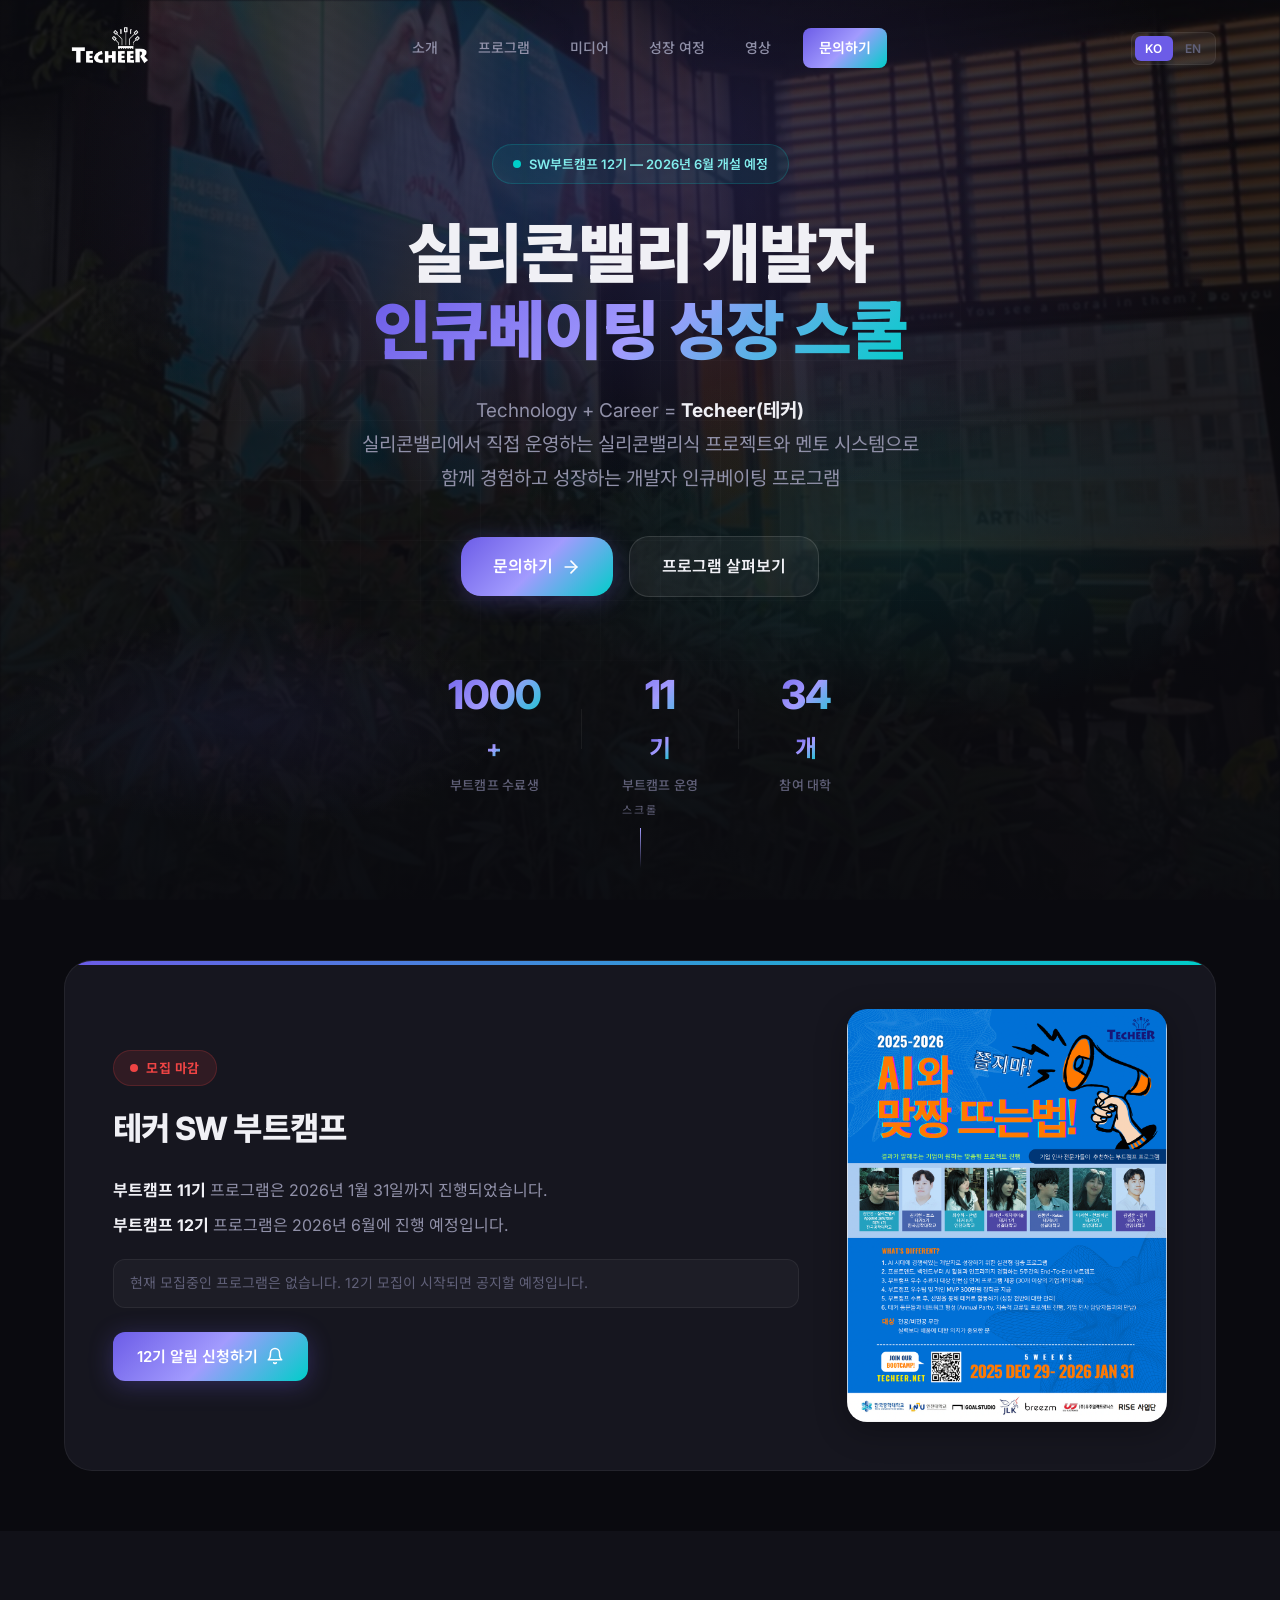
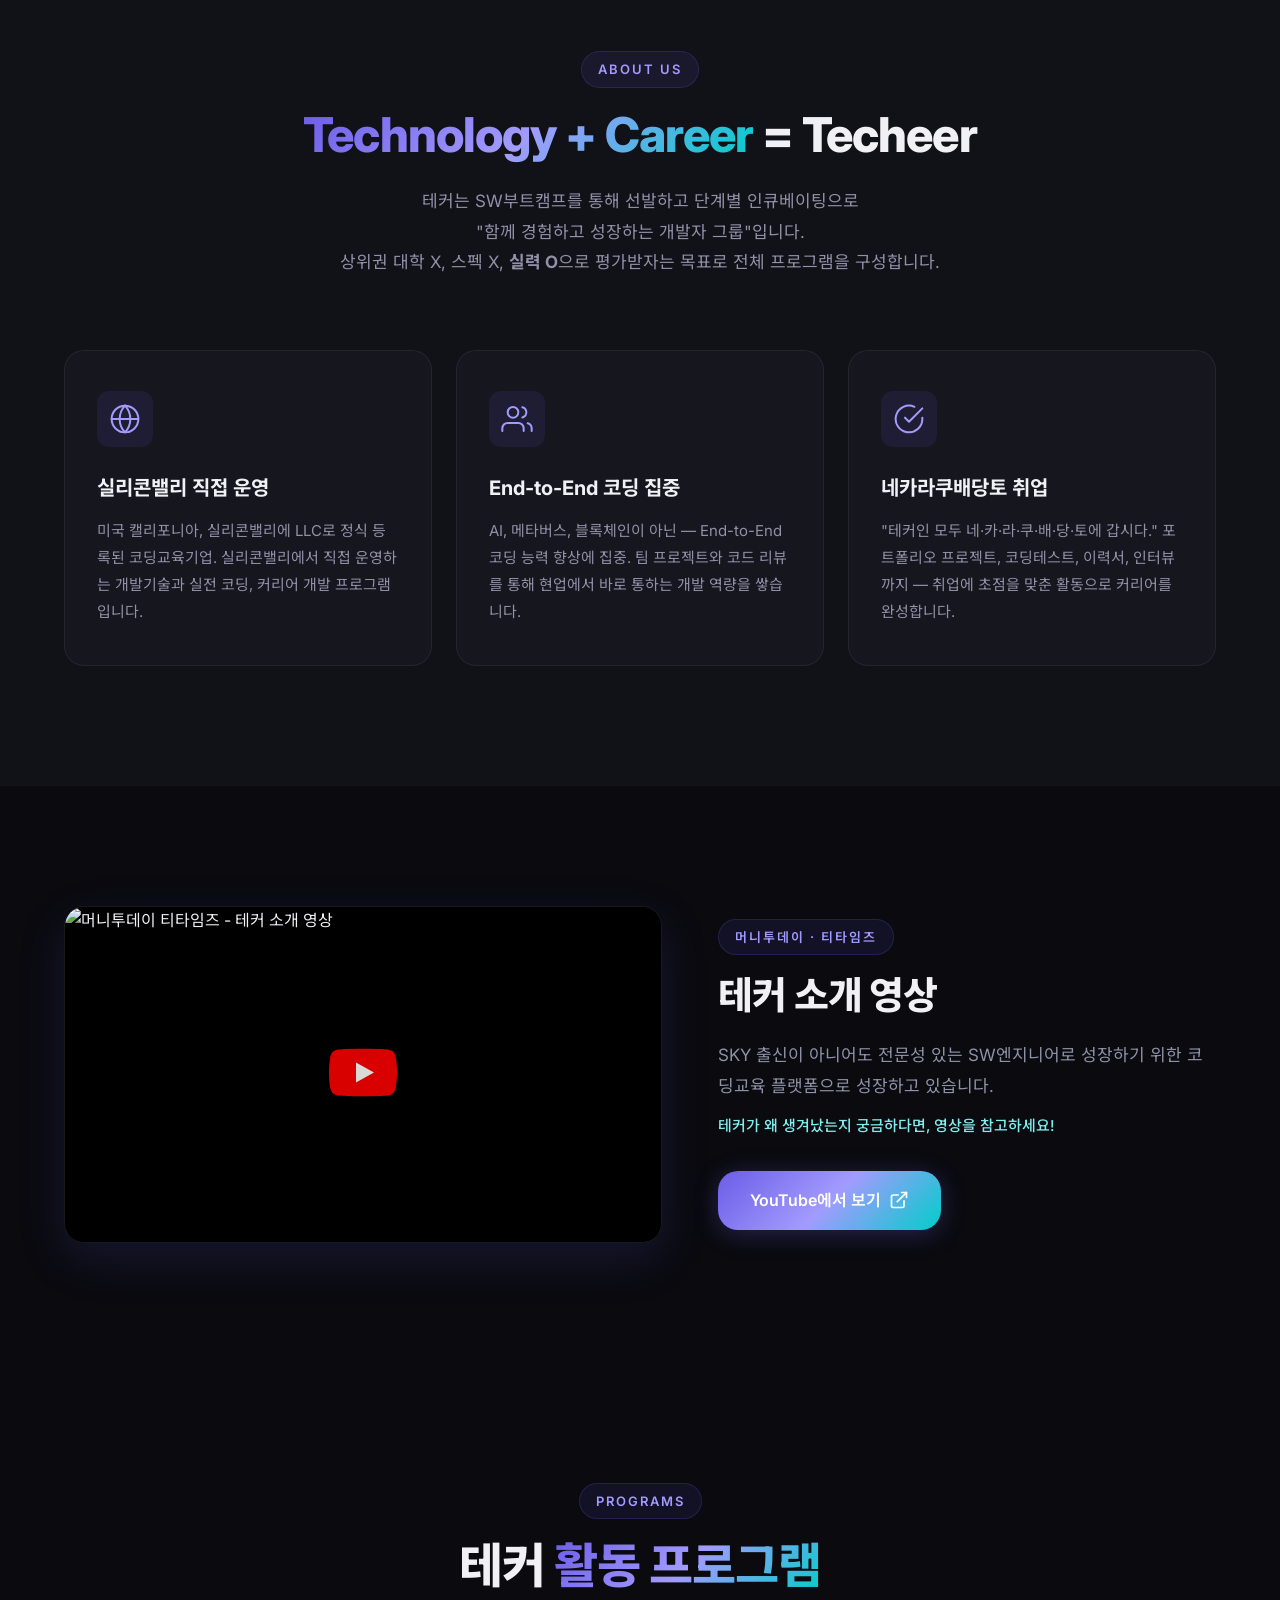
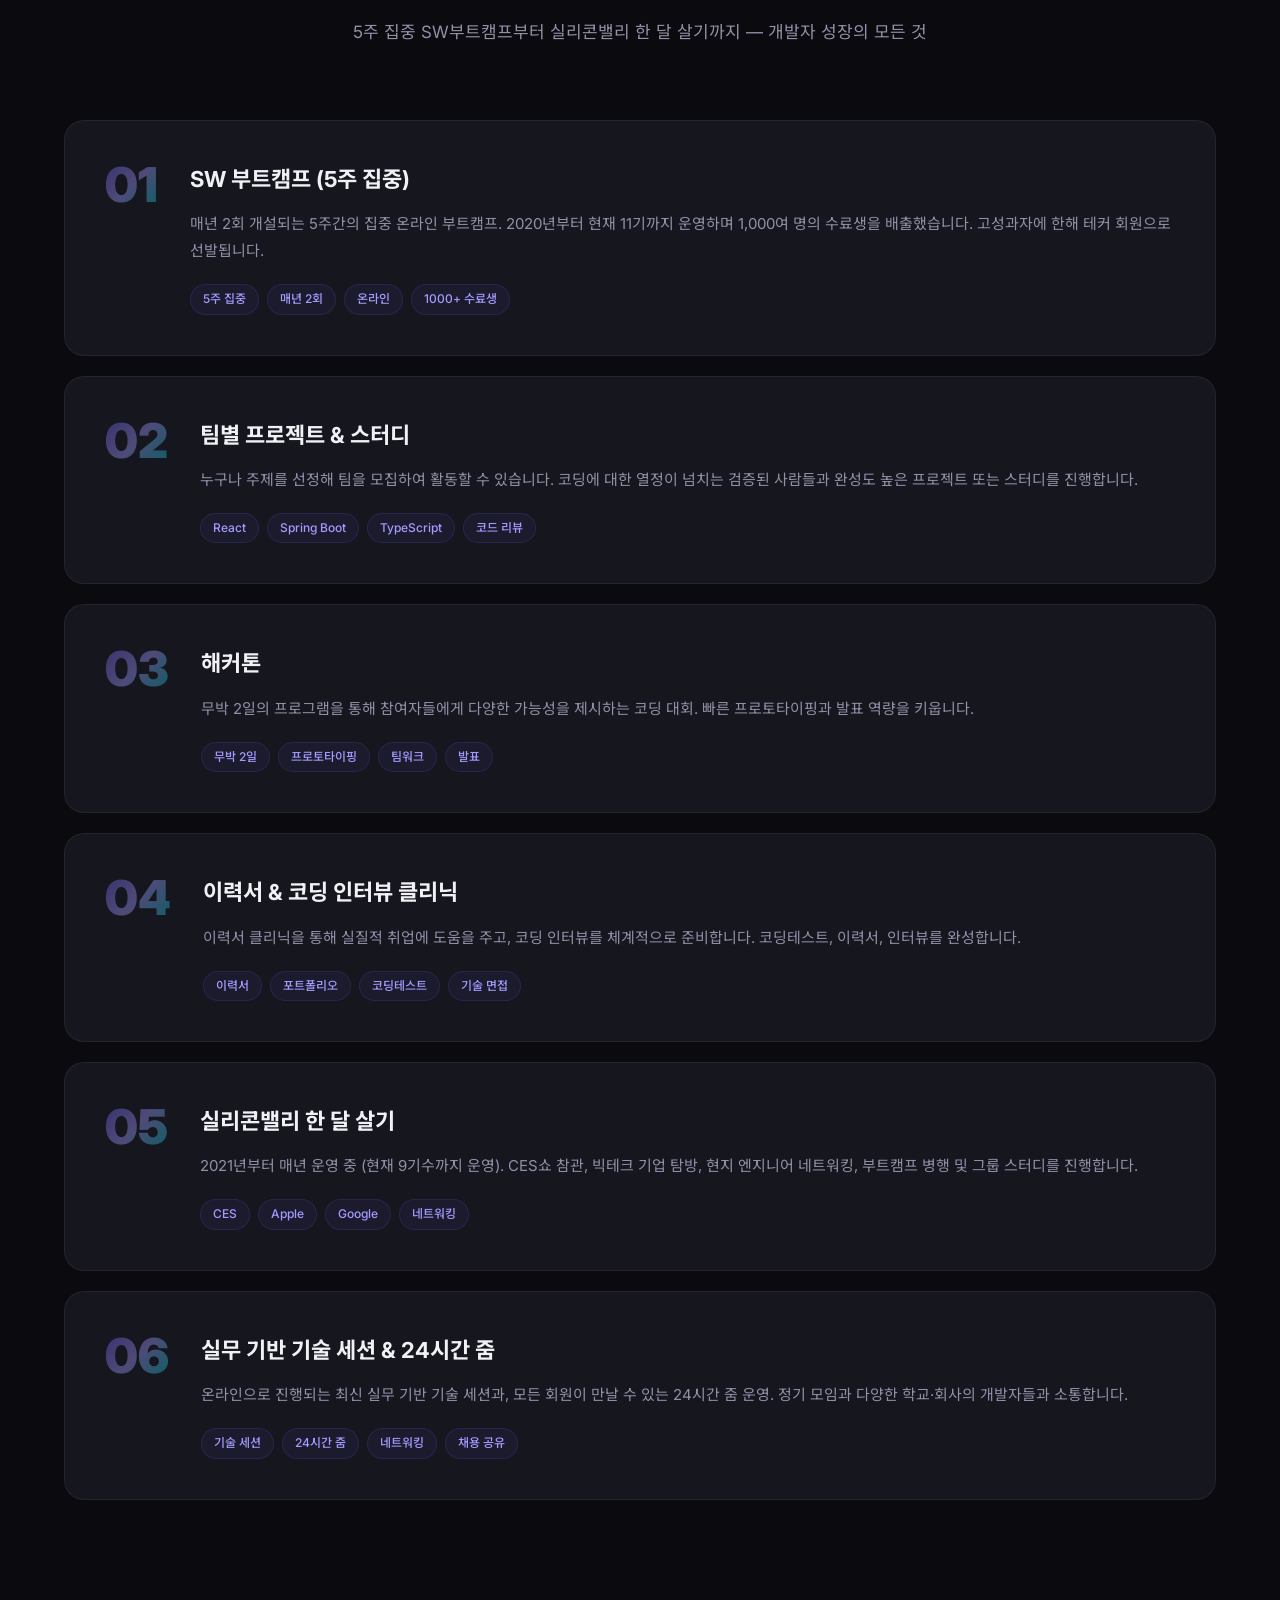
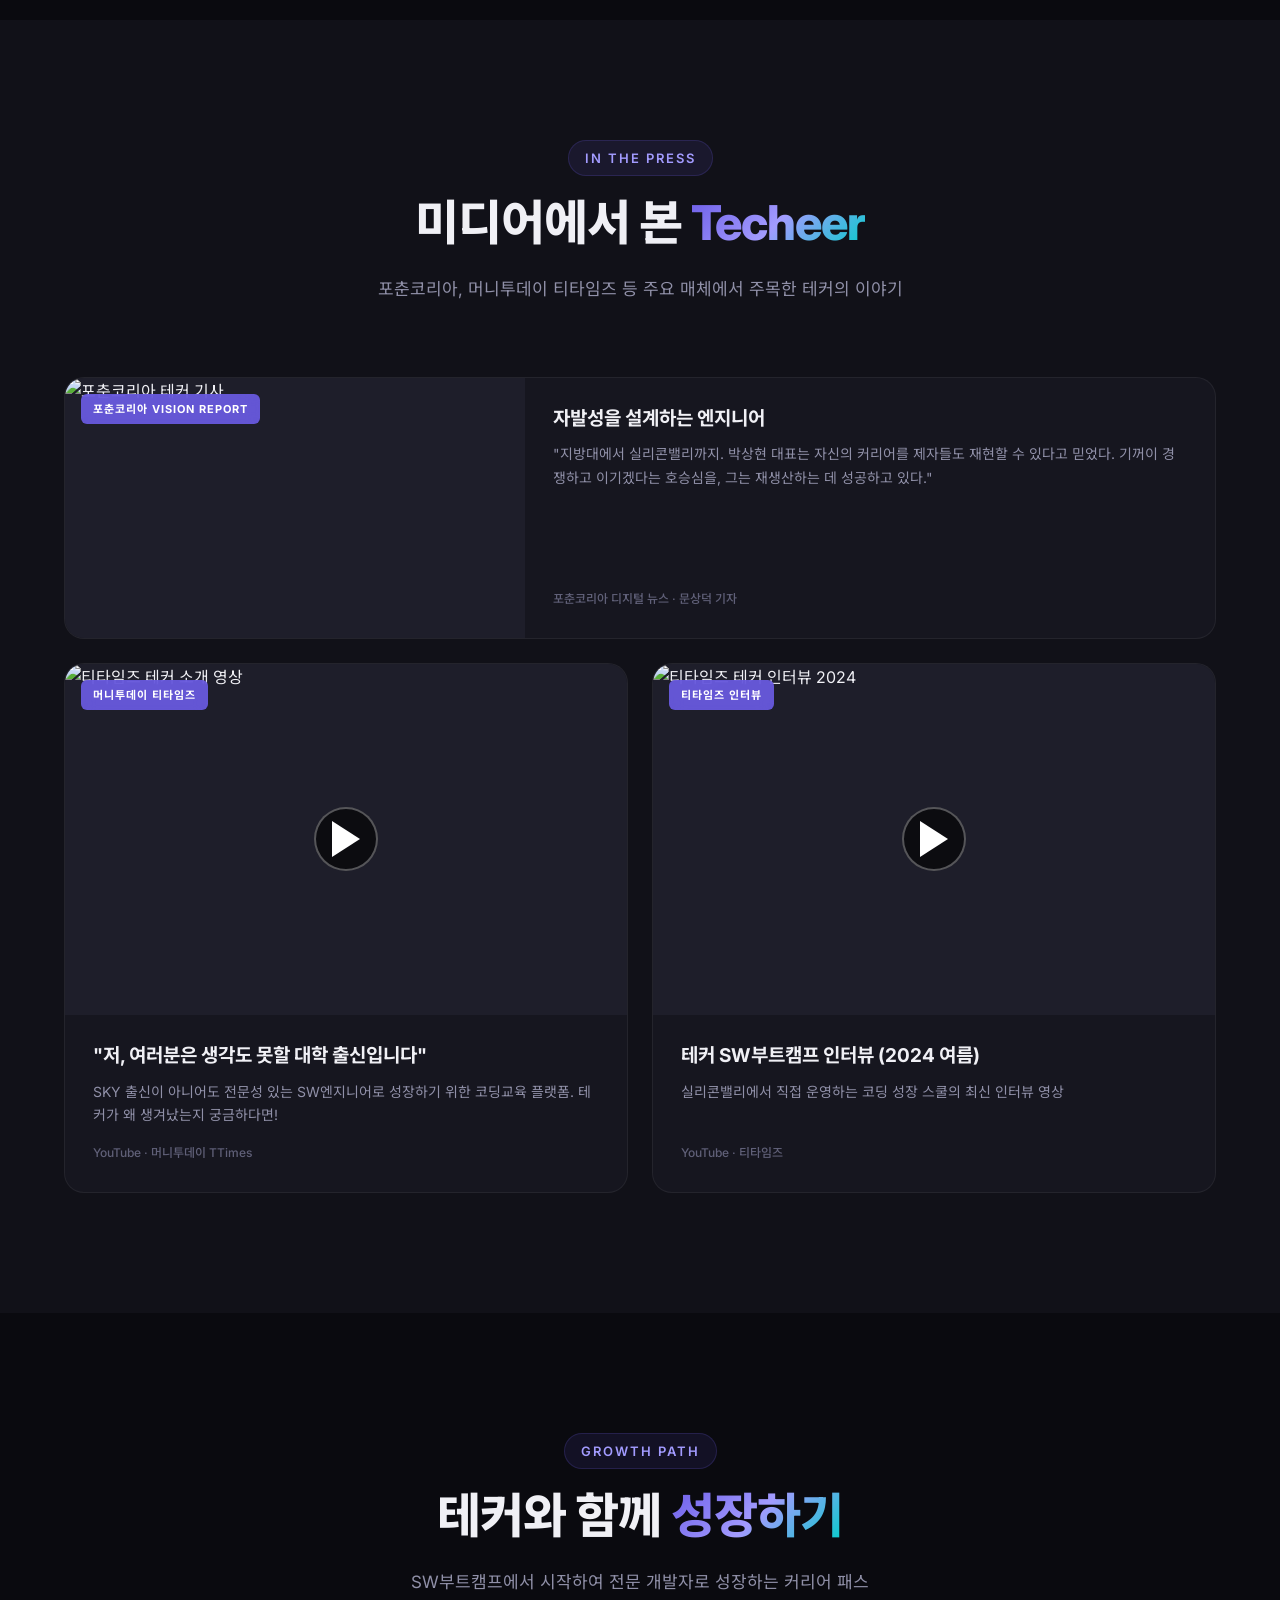
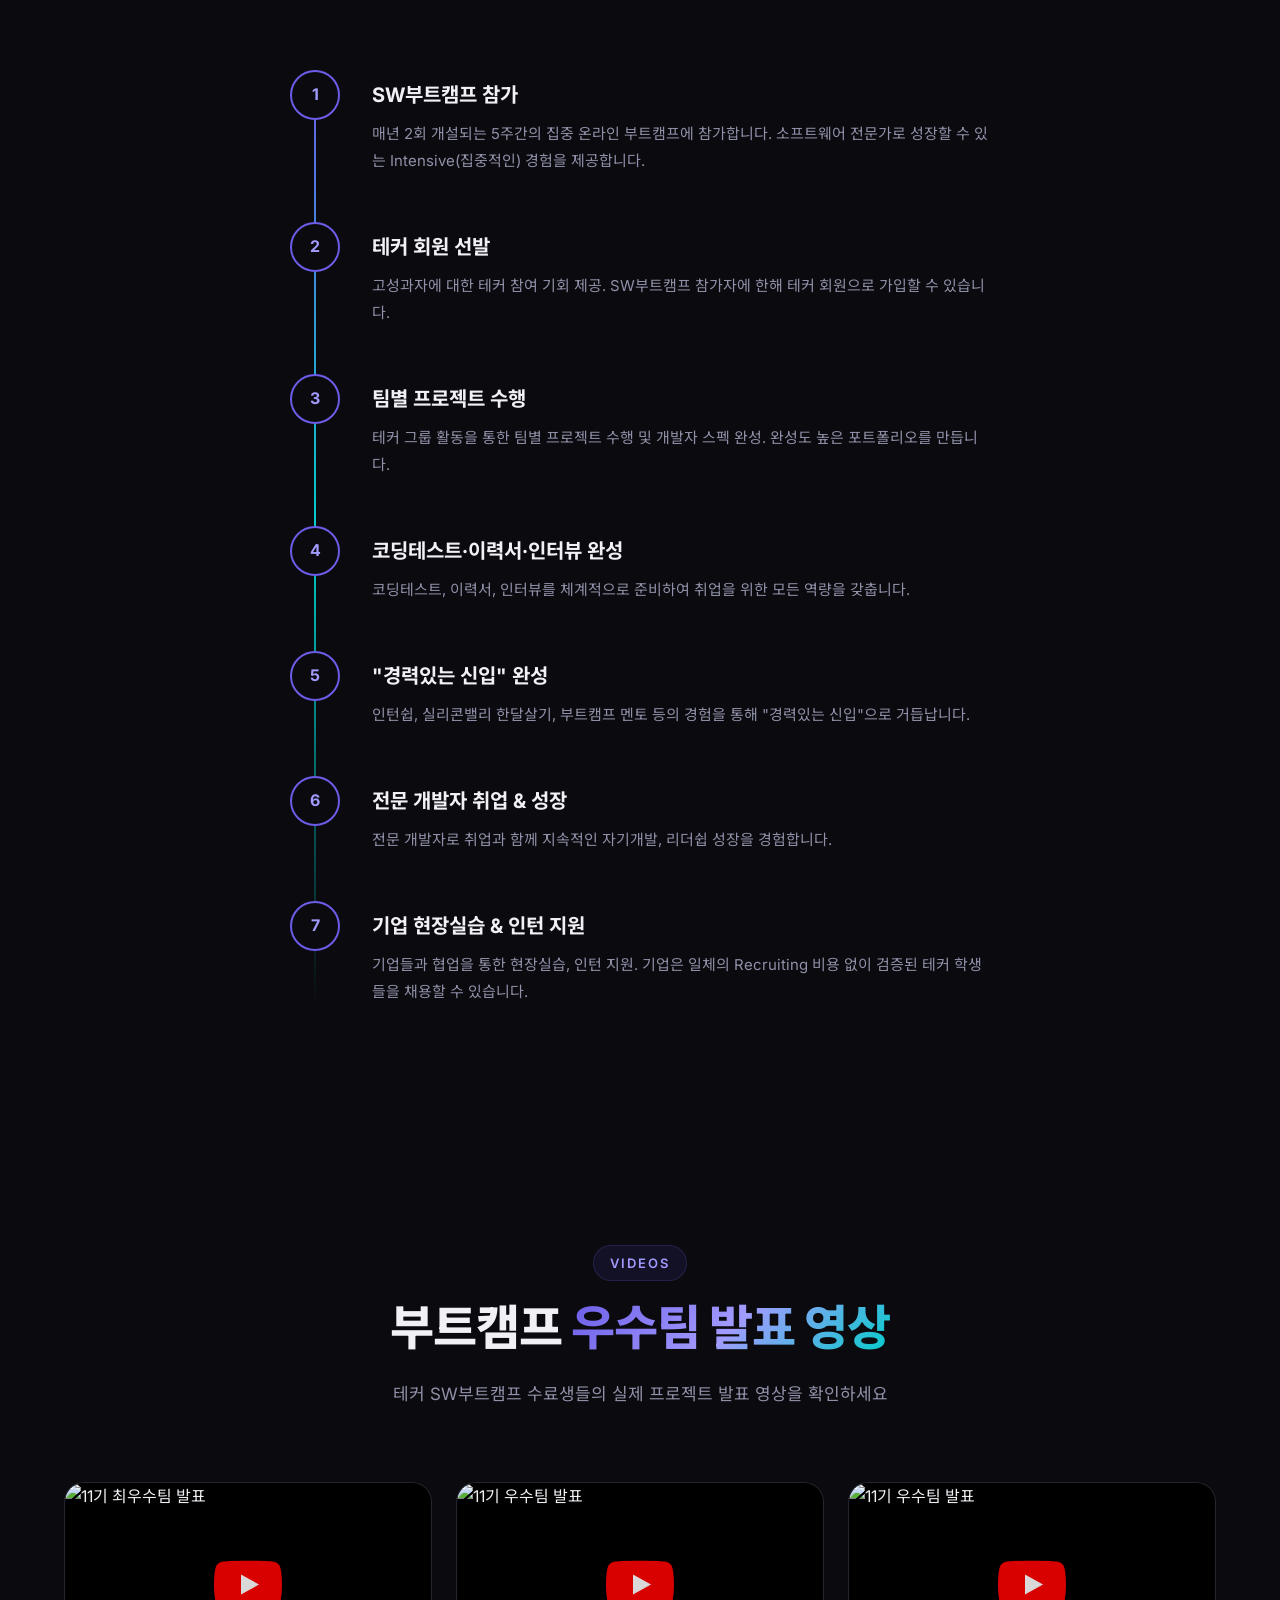
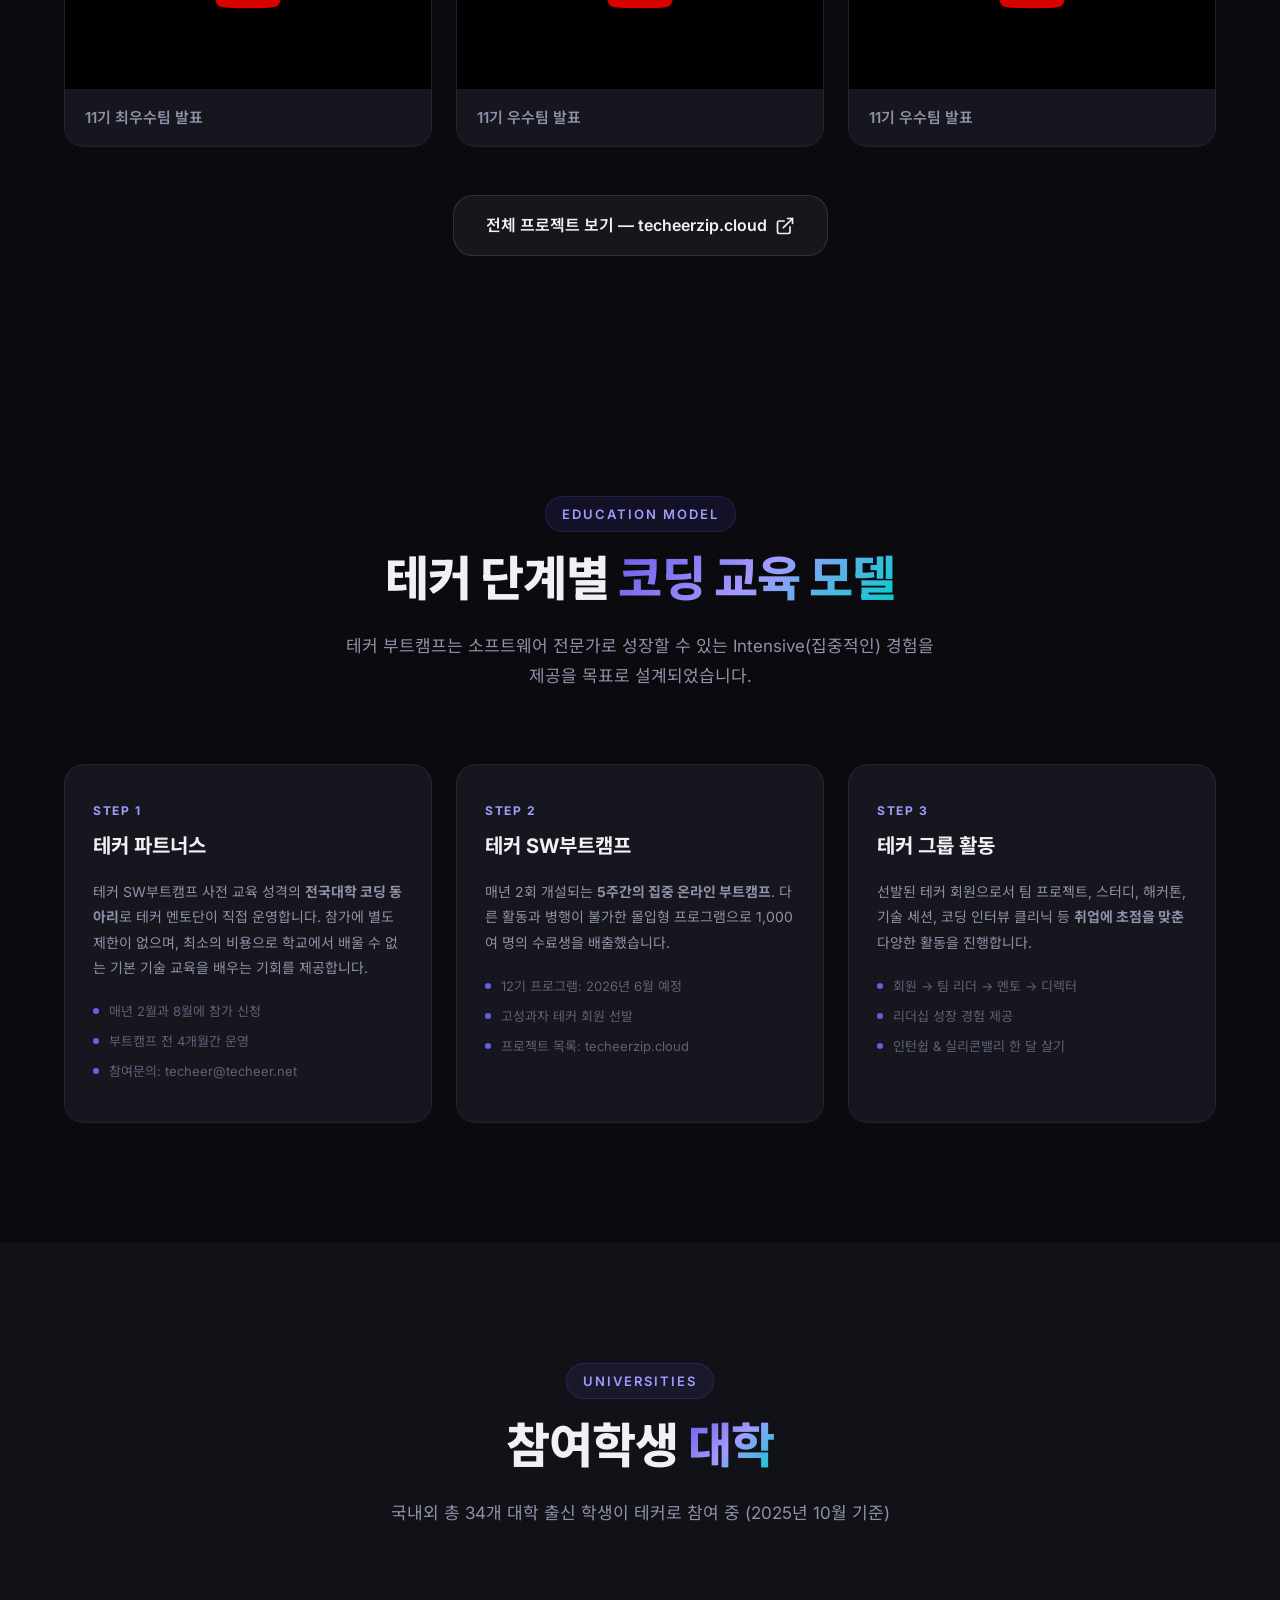
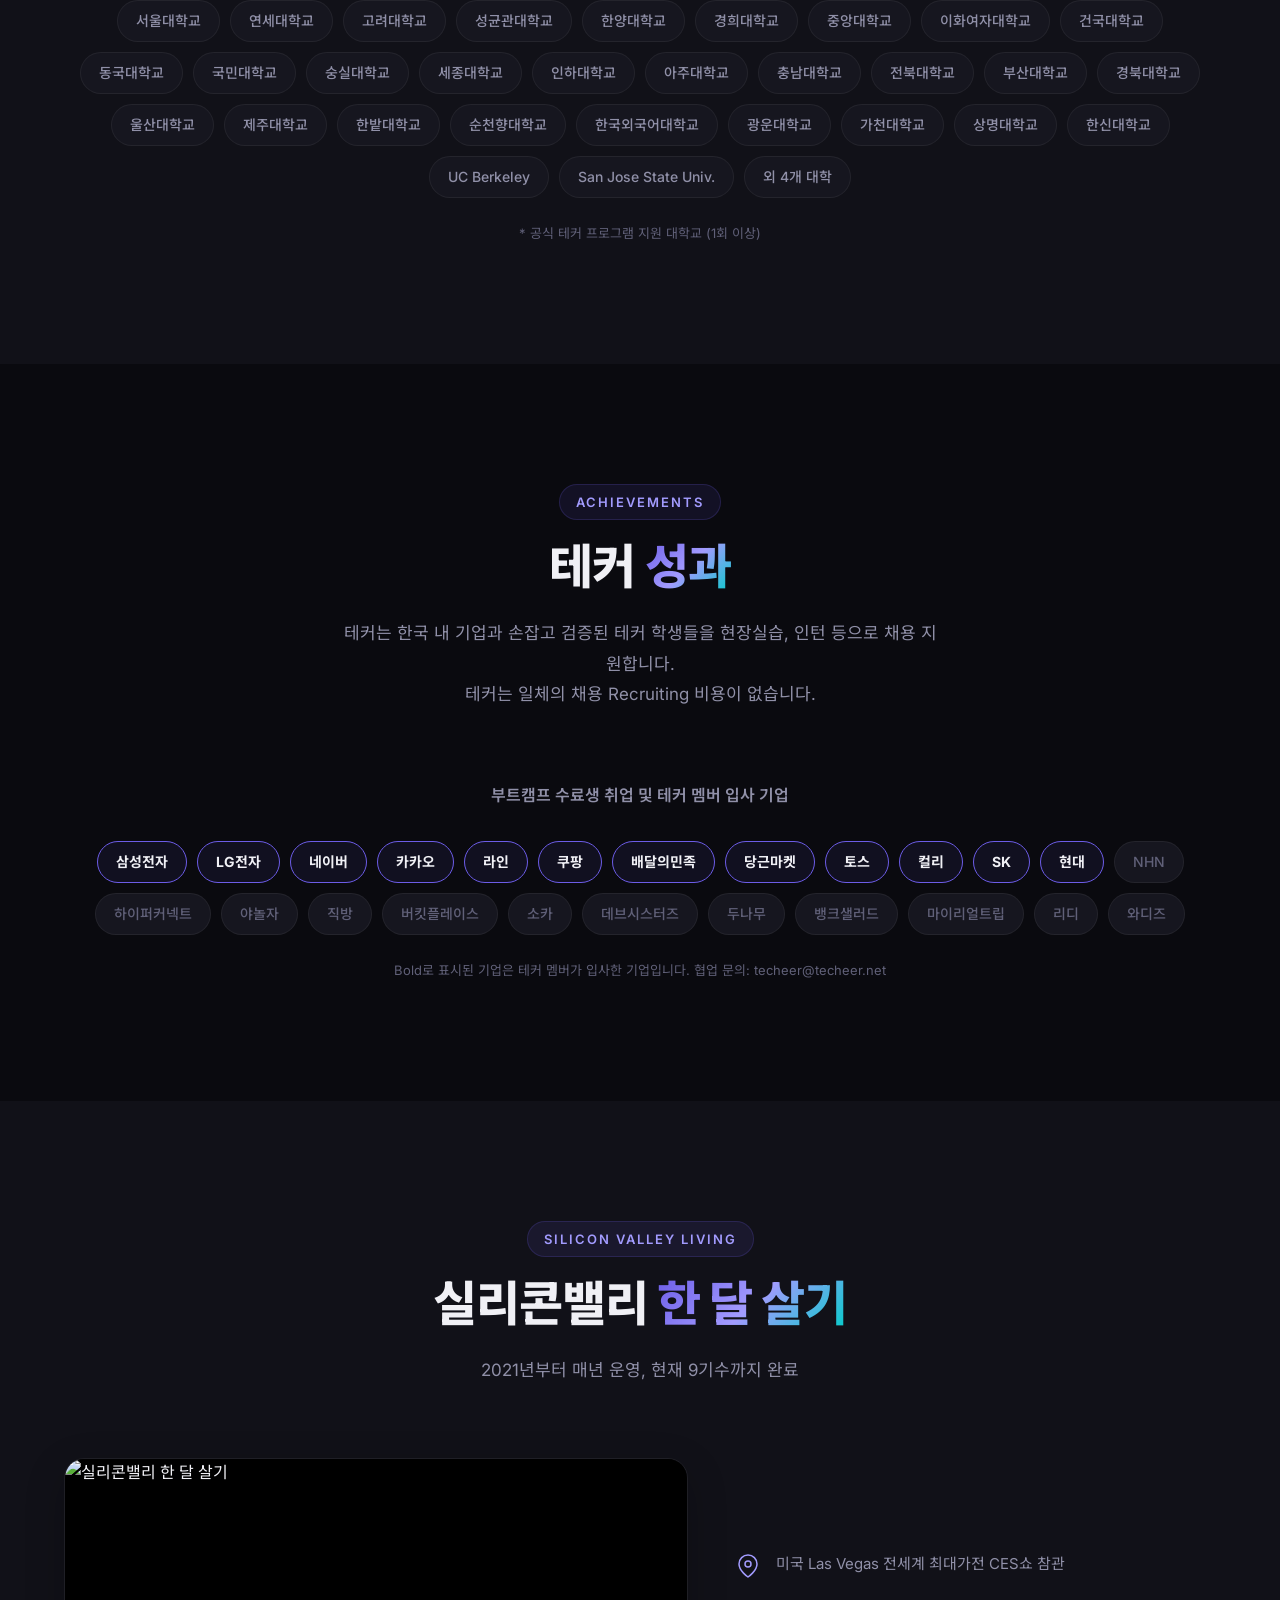
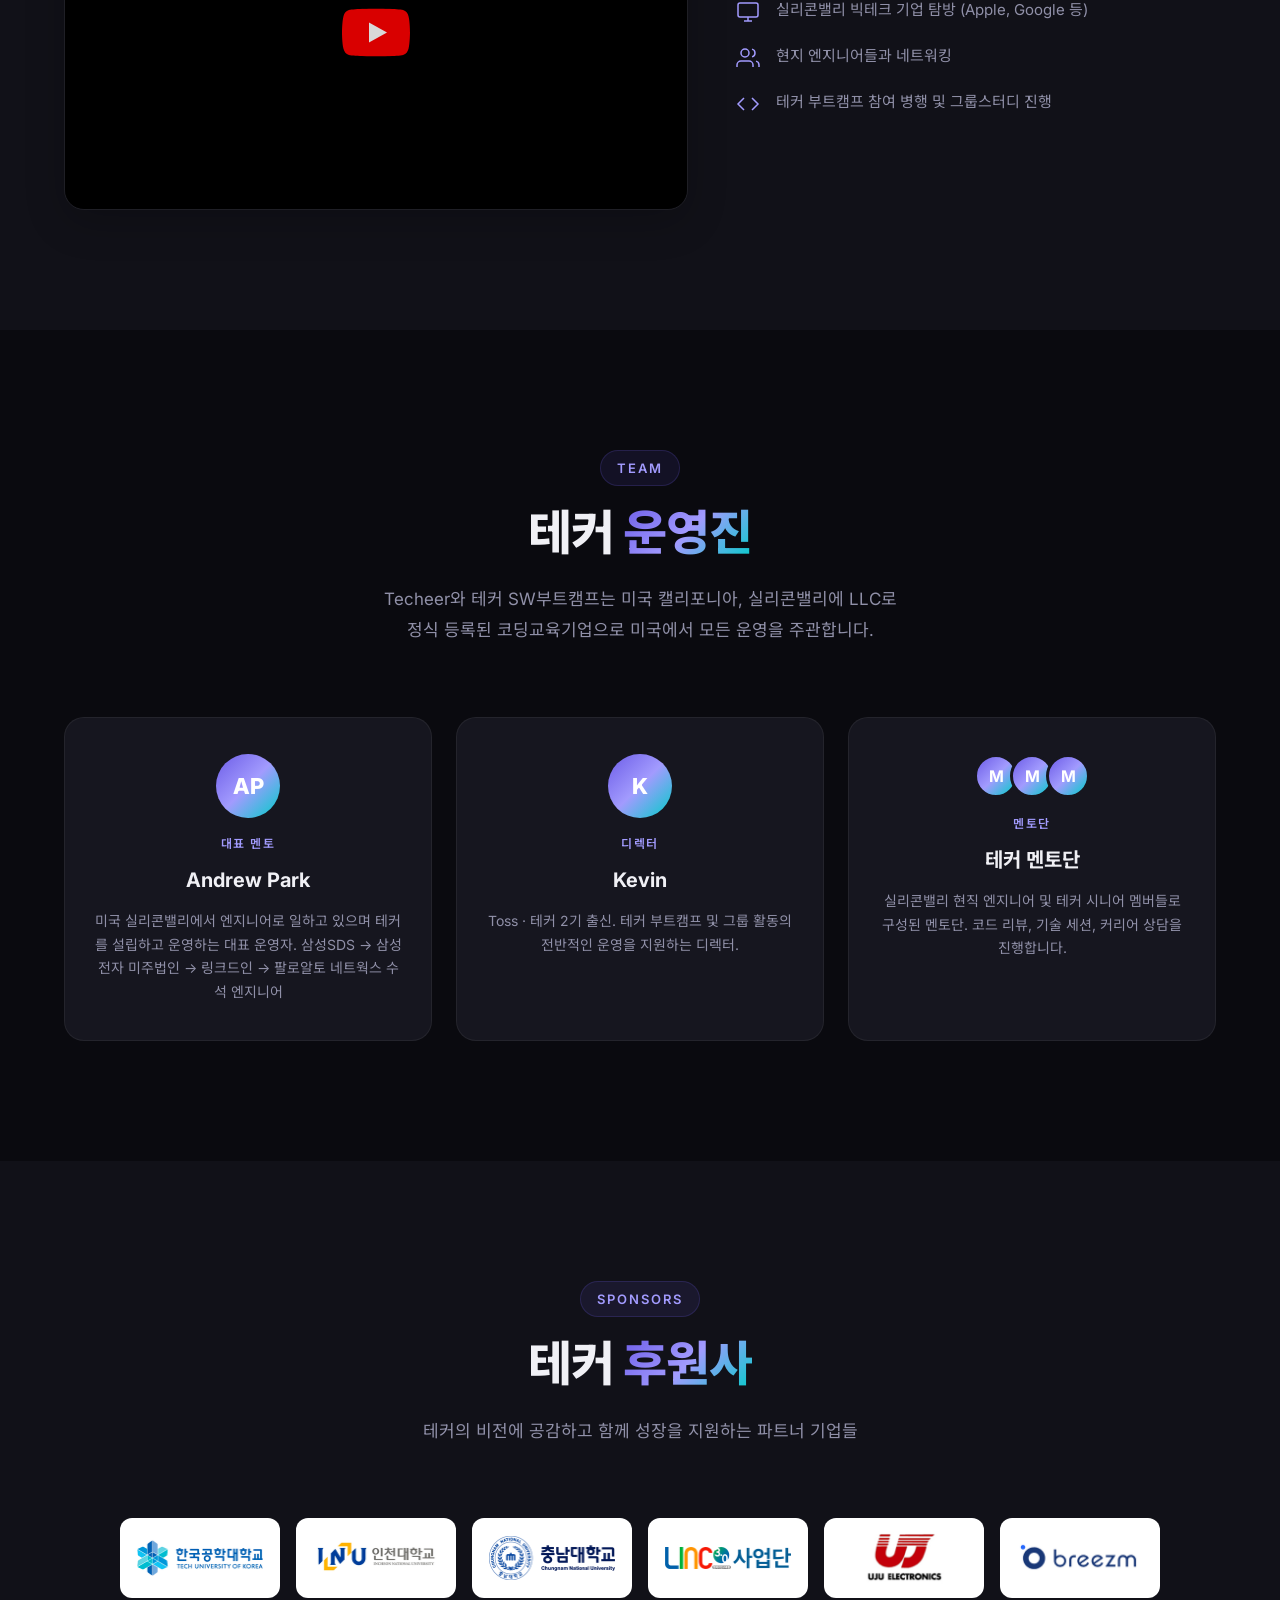
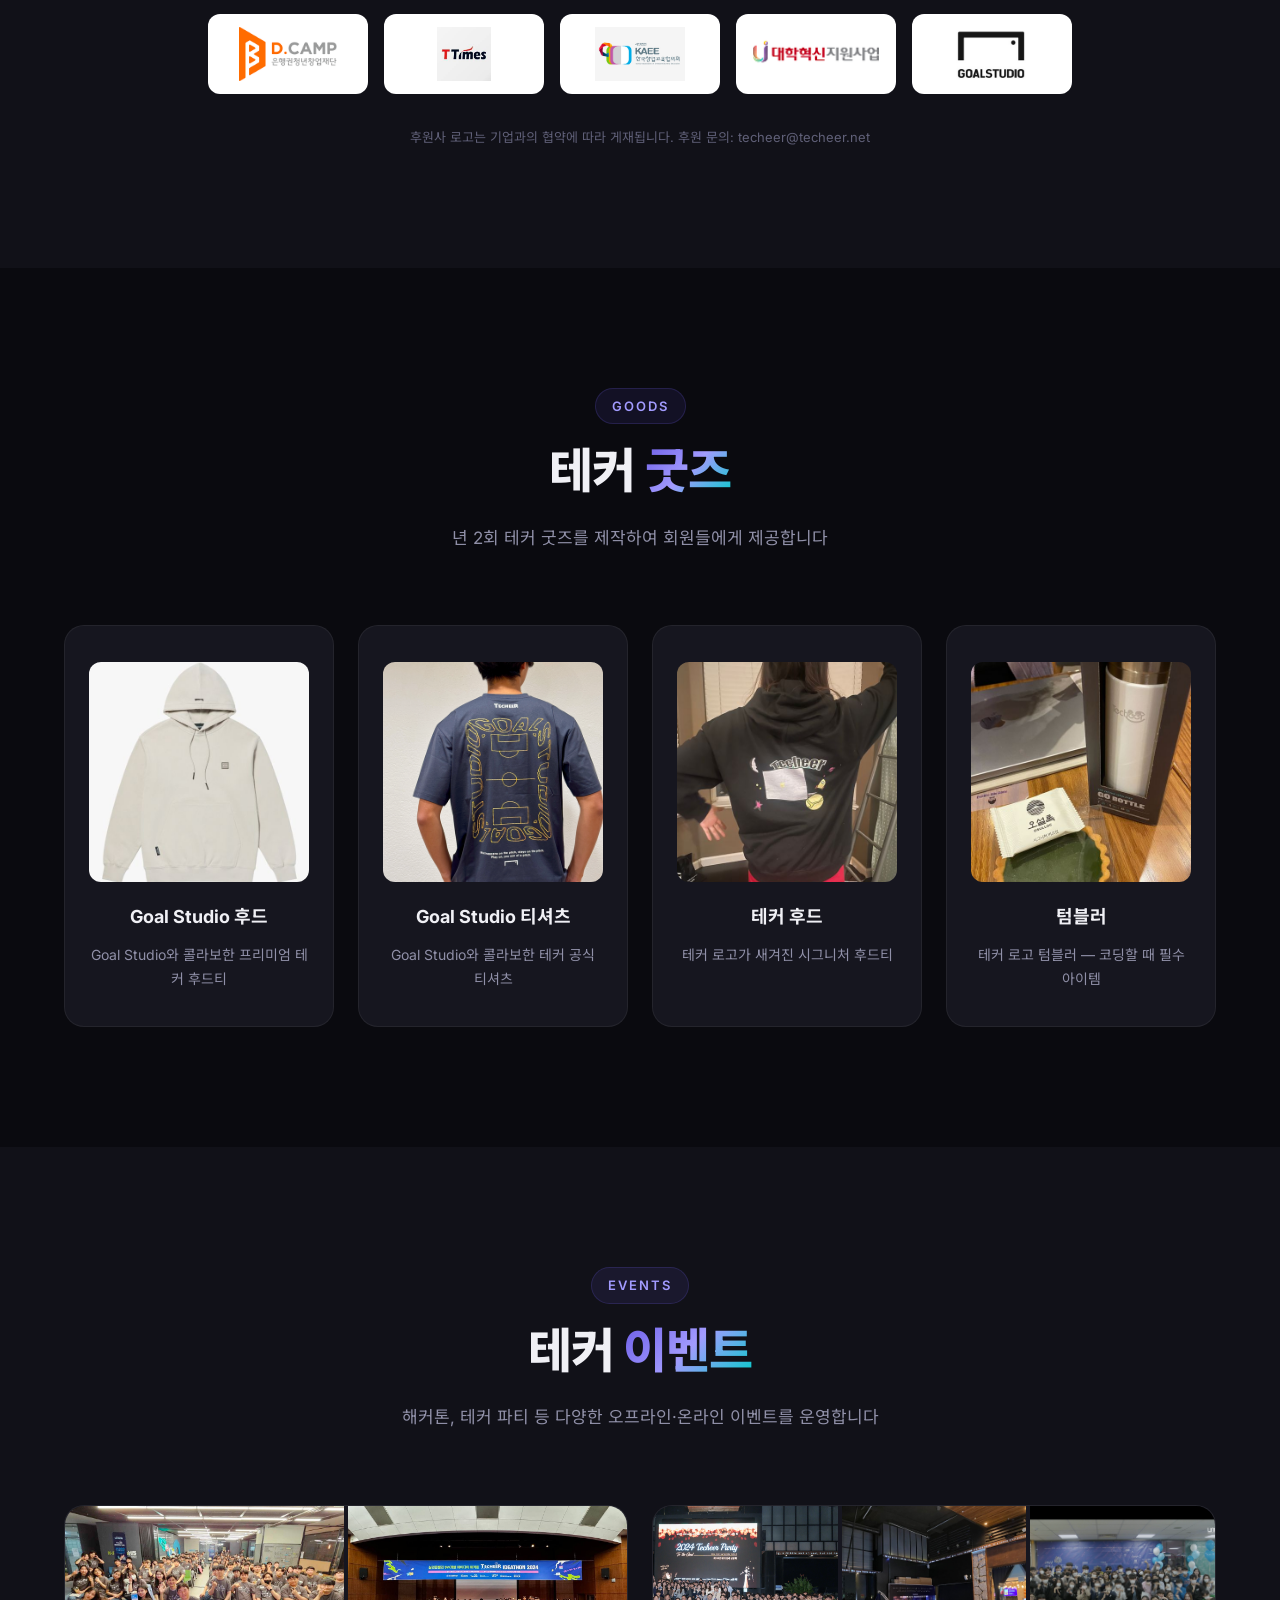
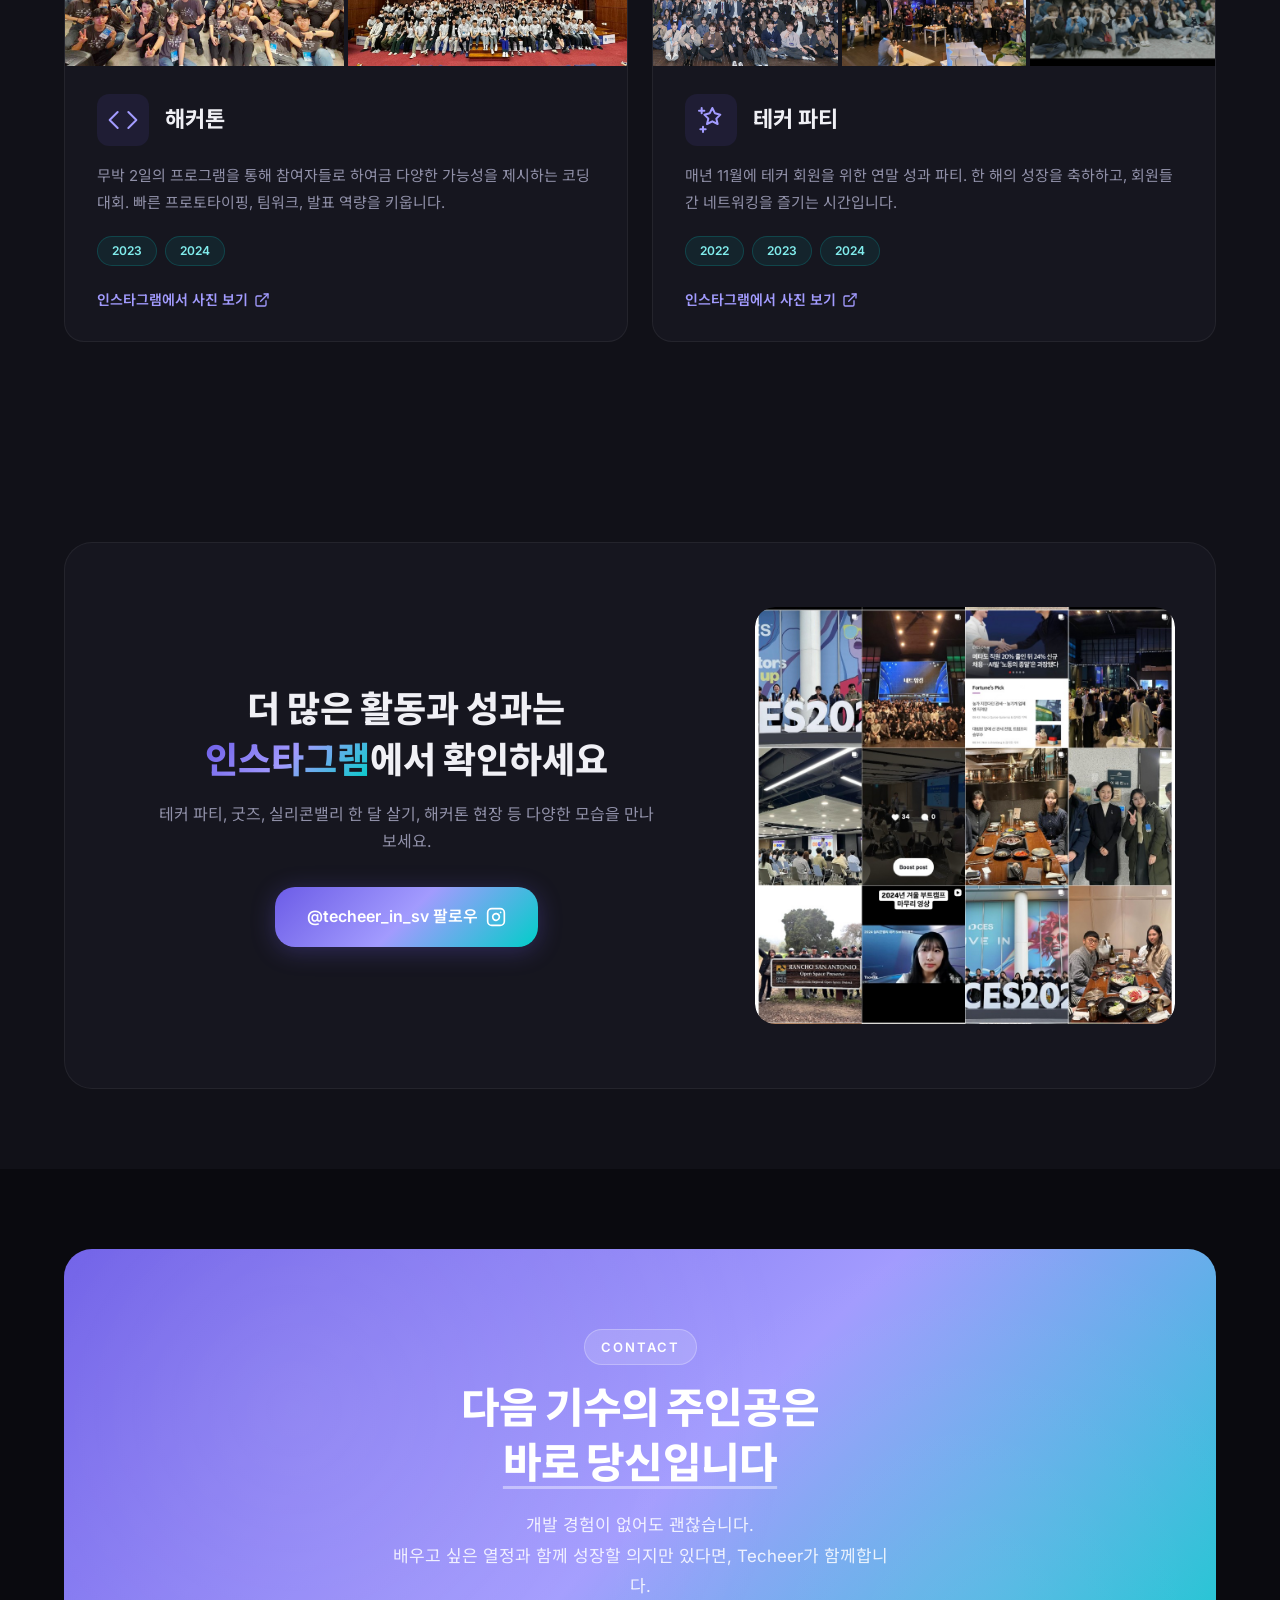
==== commit 10da5f46: "Add Instagram grid image to social section, CNAME for techeer.net - Added Instagram screenshot grid " ====
--- a/index.html
+++ b/index.html
@@ -790,6 +790,9 @@
             <svg width="20" height="20" viewBox="0 0 24 24" fill="none" stroke="currentColor" stroke-width="2" stroke-linecap="round" stroke-linejoin="round"><rect x="2" y="2" width="20" height="20" rx="5" ry="5"/><path d="M16 11.37A4 4 0 1 1 12.63 8 4 4 0 0 1 16 11.37z"/><line x1="17.5" y1="6.5" x2="17.51" y2="6.5"/></svg>
           </a>
         </div>
+        <a href="https://www.instagram.com/techeer_in_sv/" target="_blank" rel="noopener noreferrer" class="social-instagram-preview">
+          <img src="assets/instagram-grid.png" alt="Techeer Instagram @techeer_in_sv" loading="lazy">
+        </a>
       </div>
     </div>
   </section>
--- a/styles.css
+++ b/styles.css
@@ -1710,7 +1710,34 @@
   border: 1px solid var(--color-border);
   border-radius: var(--radius-xl);
   padding: 64px 40px;
+  display: flex;
+  align-items: center;
+  gap: 48px;
+}
+
+.social-content {
+  flex: 1;
   text-align: center;
+}
+
+.social-instagram-preview {
+  flex: 0 0 420px;
+  max-width: 420px;
+  border-radius: var(--radius-lg);
+  overflow: hidden;
+  transition: transform 0.3s ease, opacity 0.2s ease;
+  display: block;
+}
+
+.social-instagram-preview:hover {
+  transform: scale(1.02);
+  opacity: 0.9;
+}
+
+.social-instagram-preview img {
+  width: 100%;
+  display: block;
+  border-radius: var(--radius-lg);
 }
 
 .social-title {
@@ -2282,6 +2309,14 @@
   /* Social */
   .social-card {
     padding: 40px 24px;
+    flex-direction: column;
+    gap: 32px;
+  }
+
+  .social-instagram-preview {
+    flex: none;
+    max-width: 100%;
+    width: 100%;
   }
 
   .social-title {
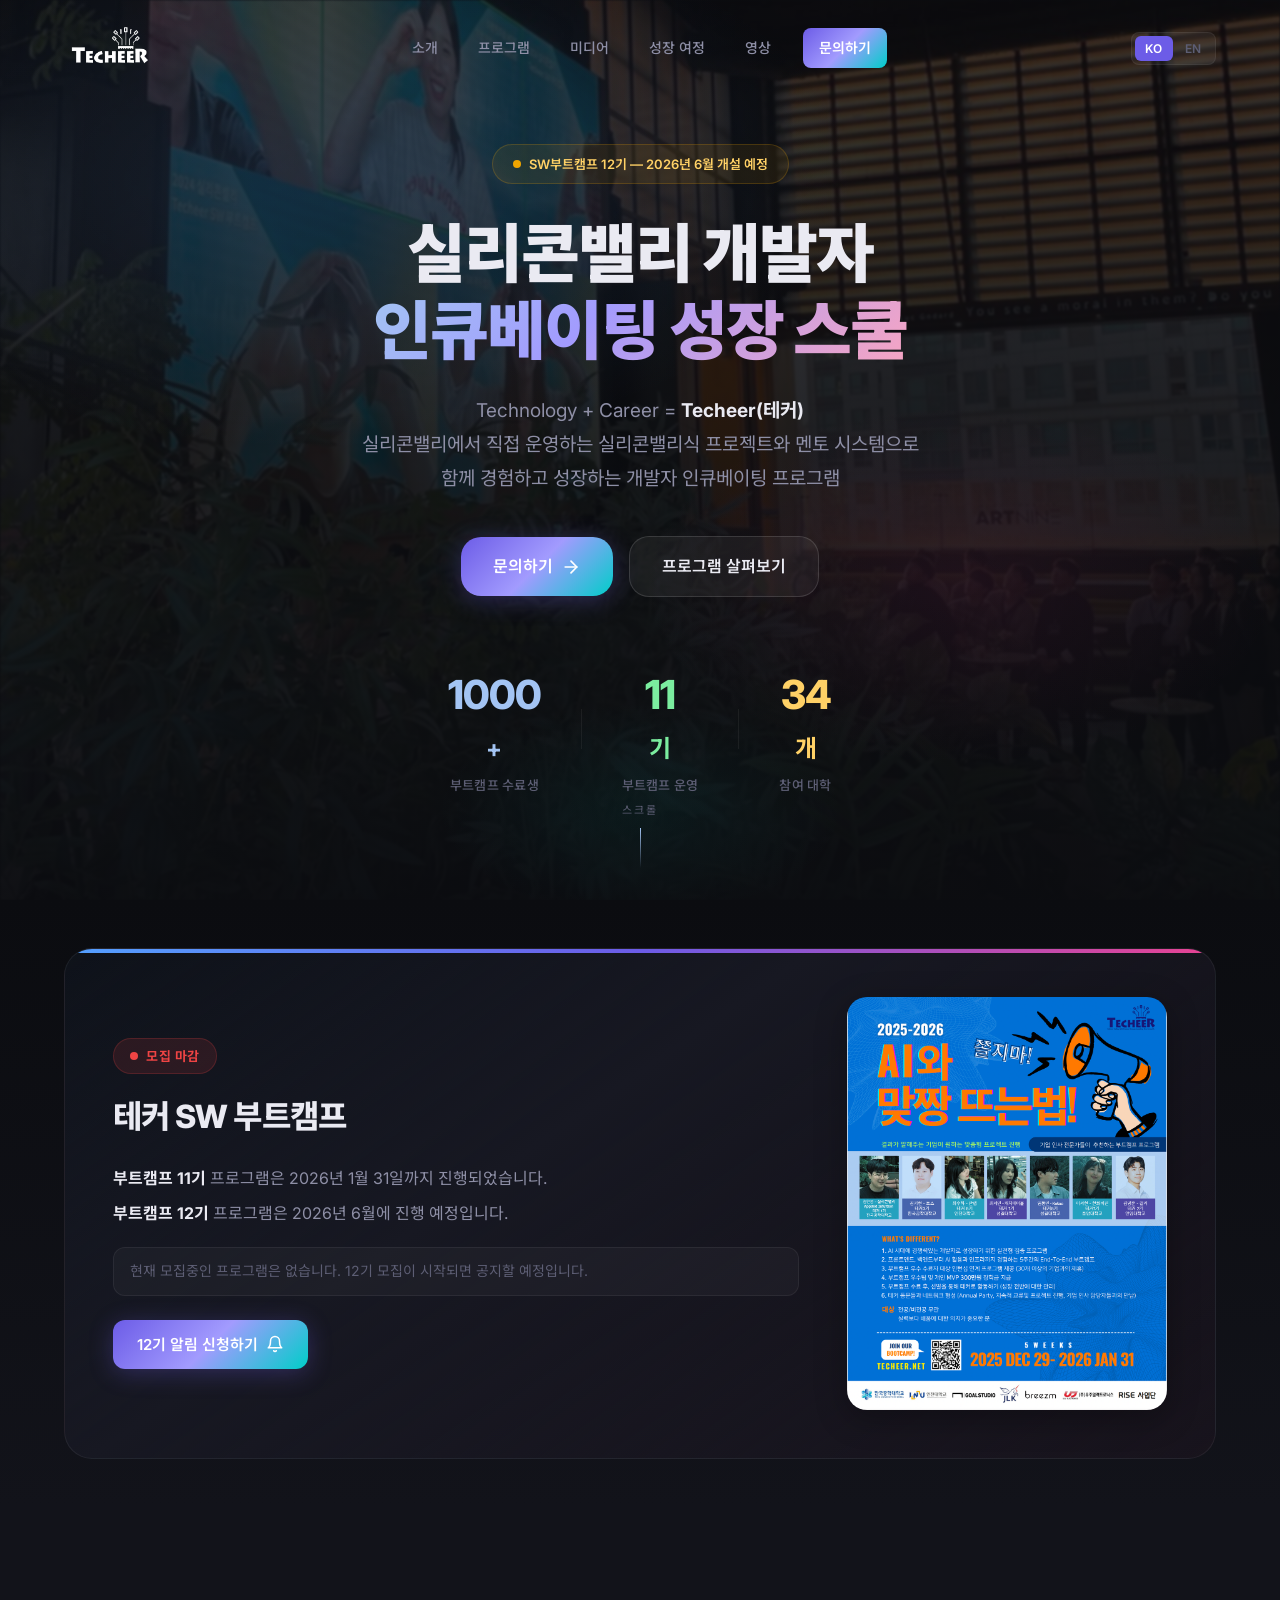
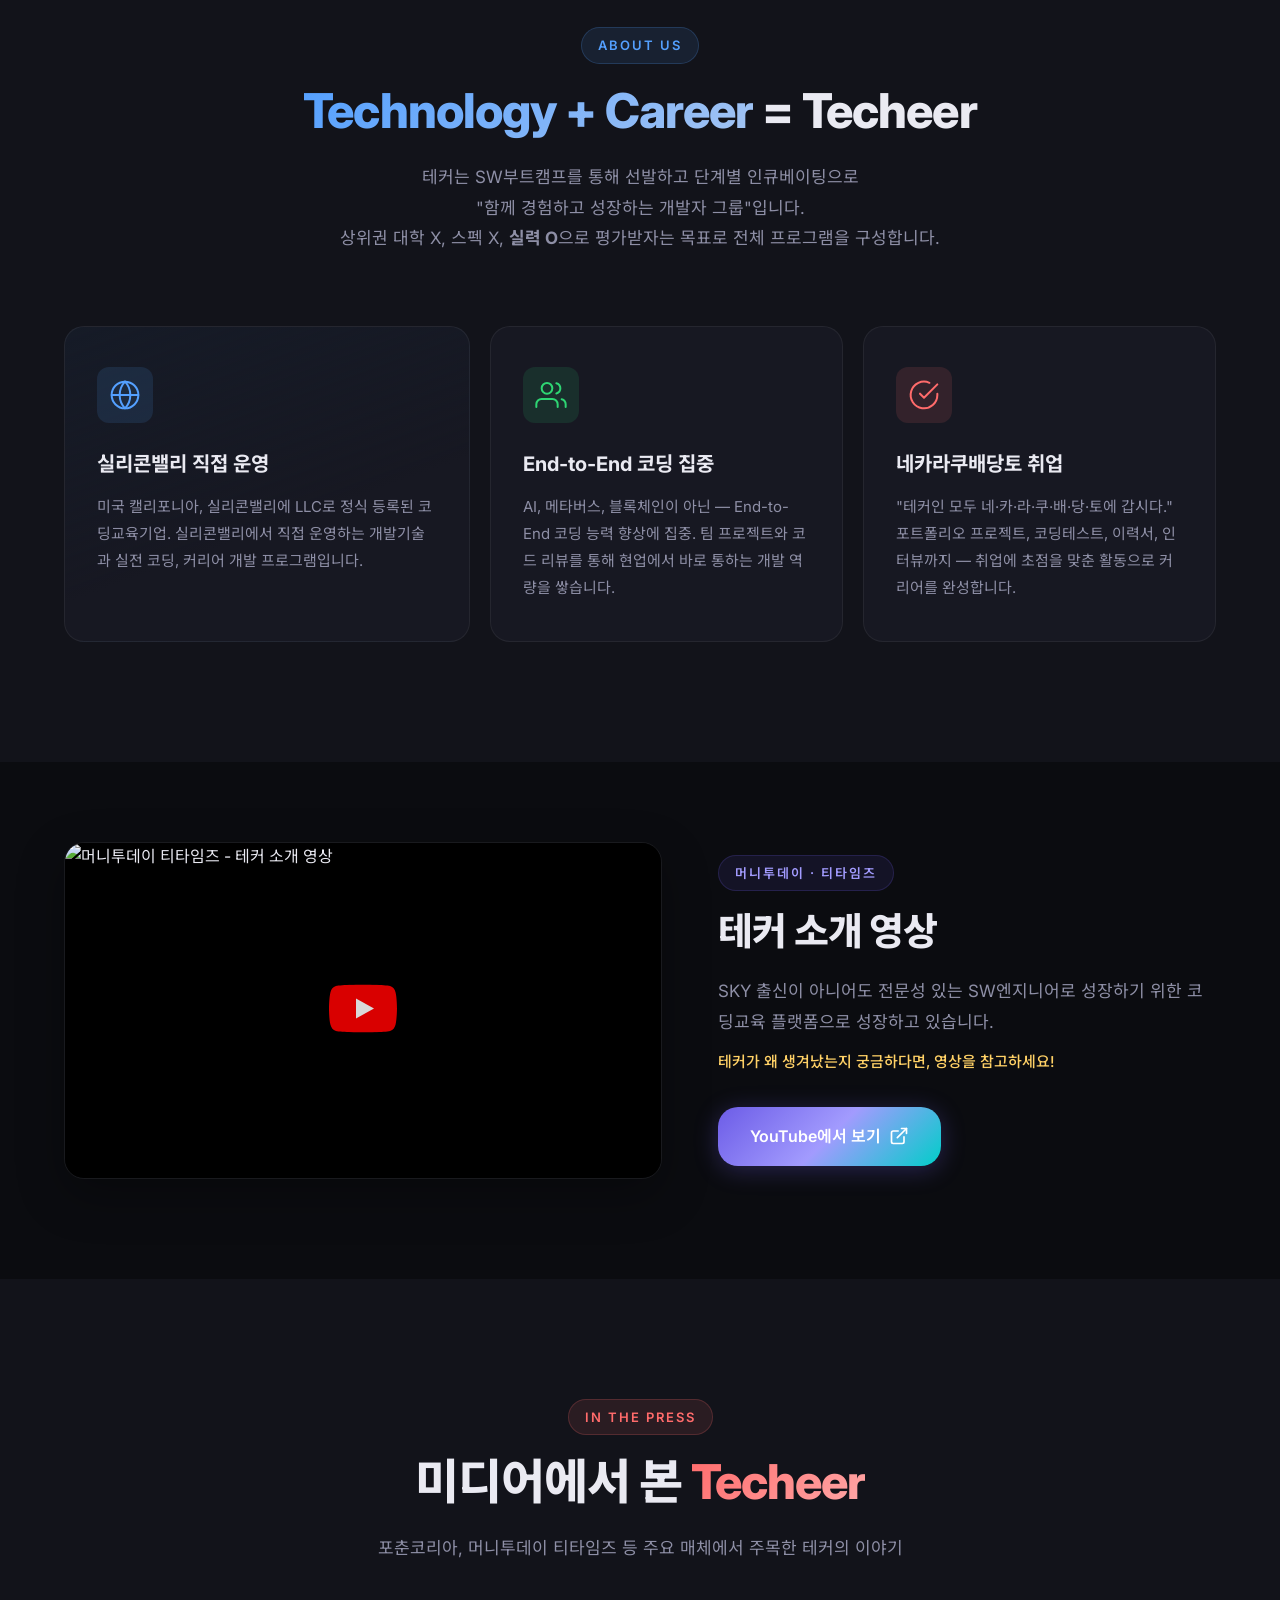
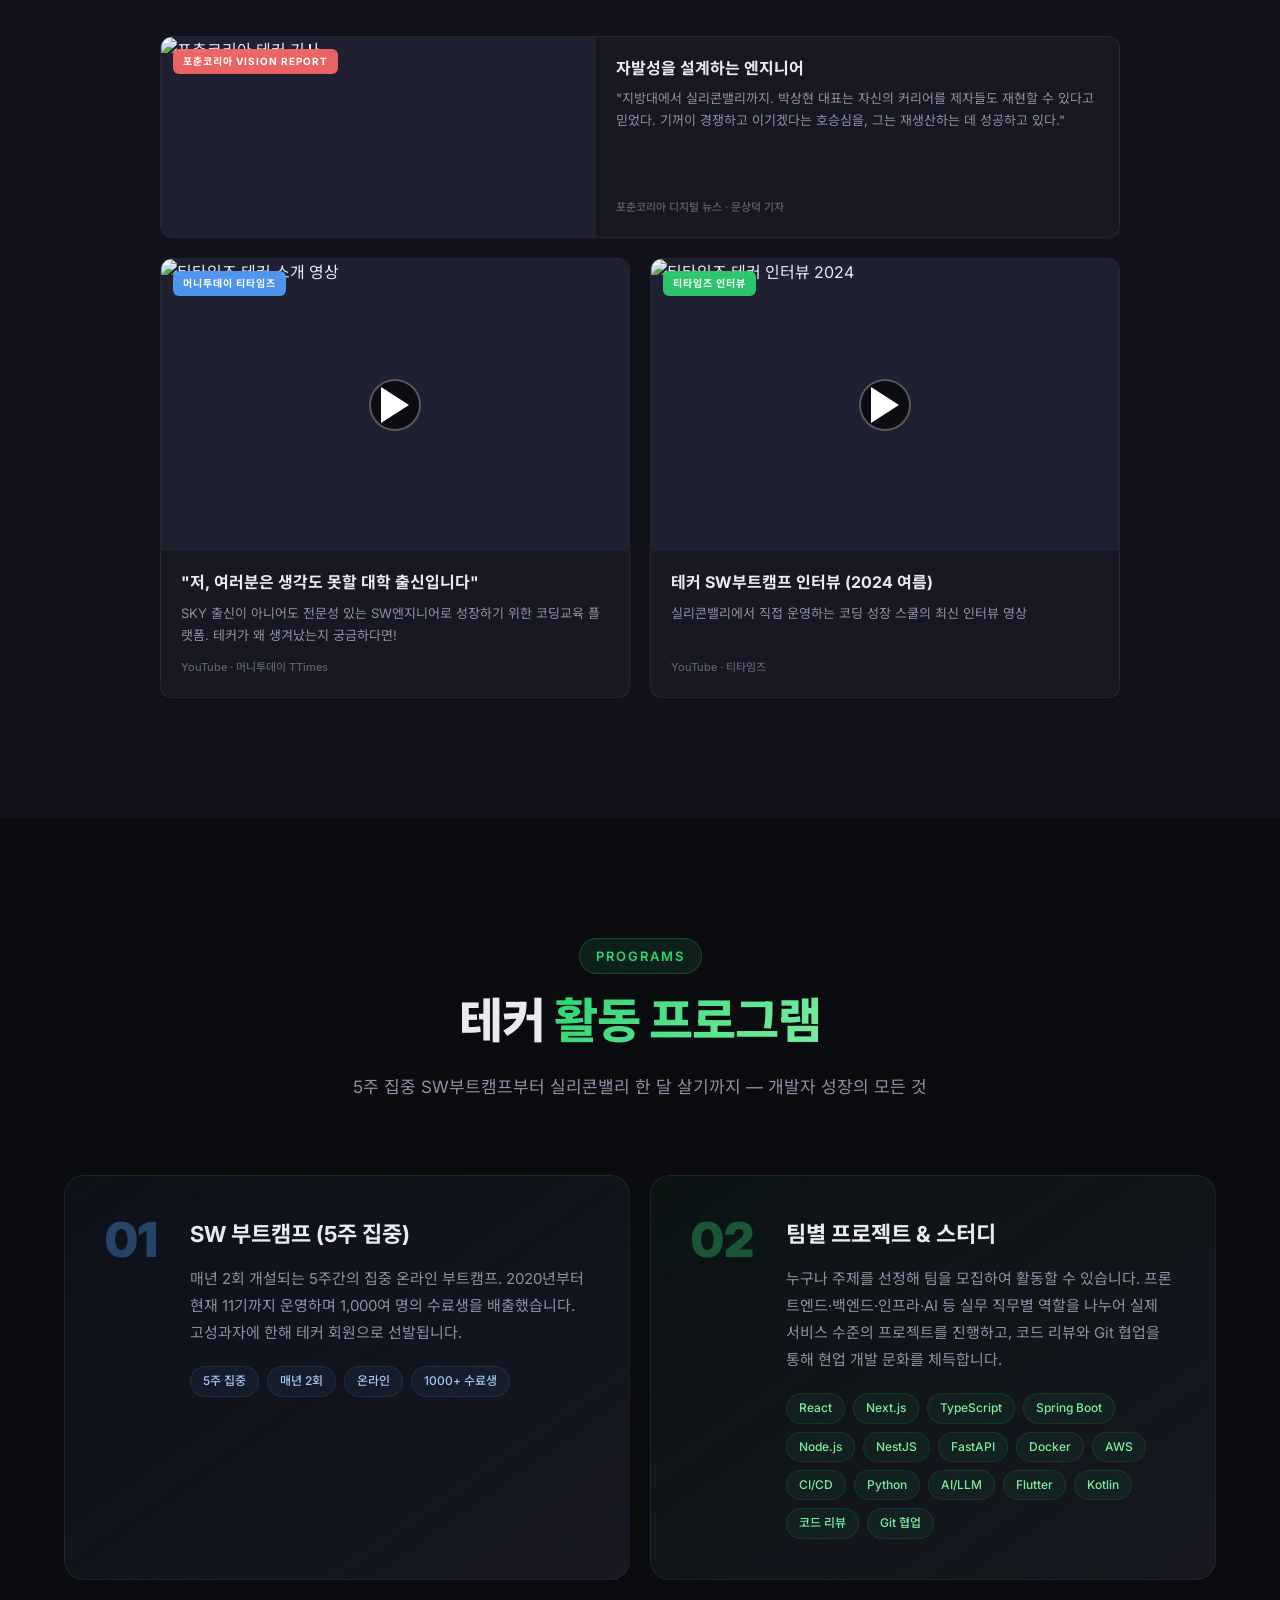
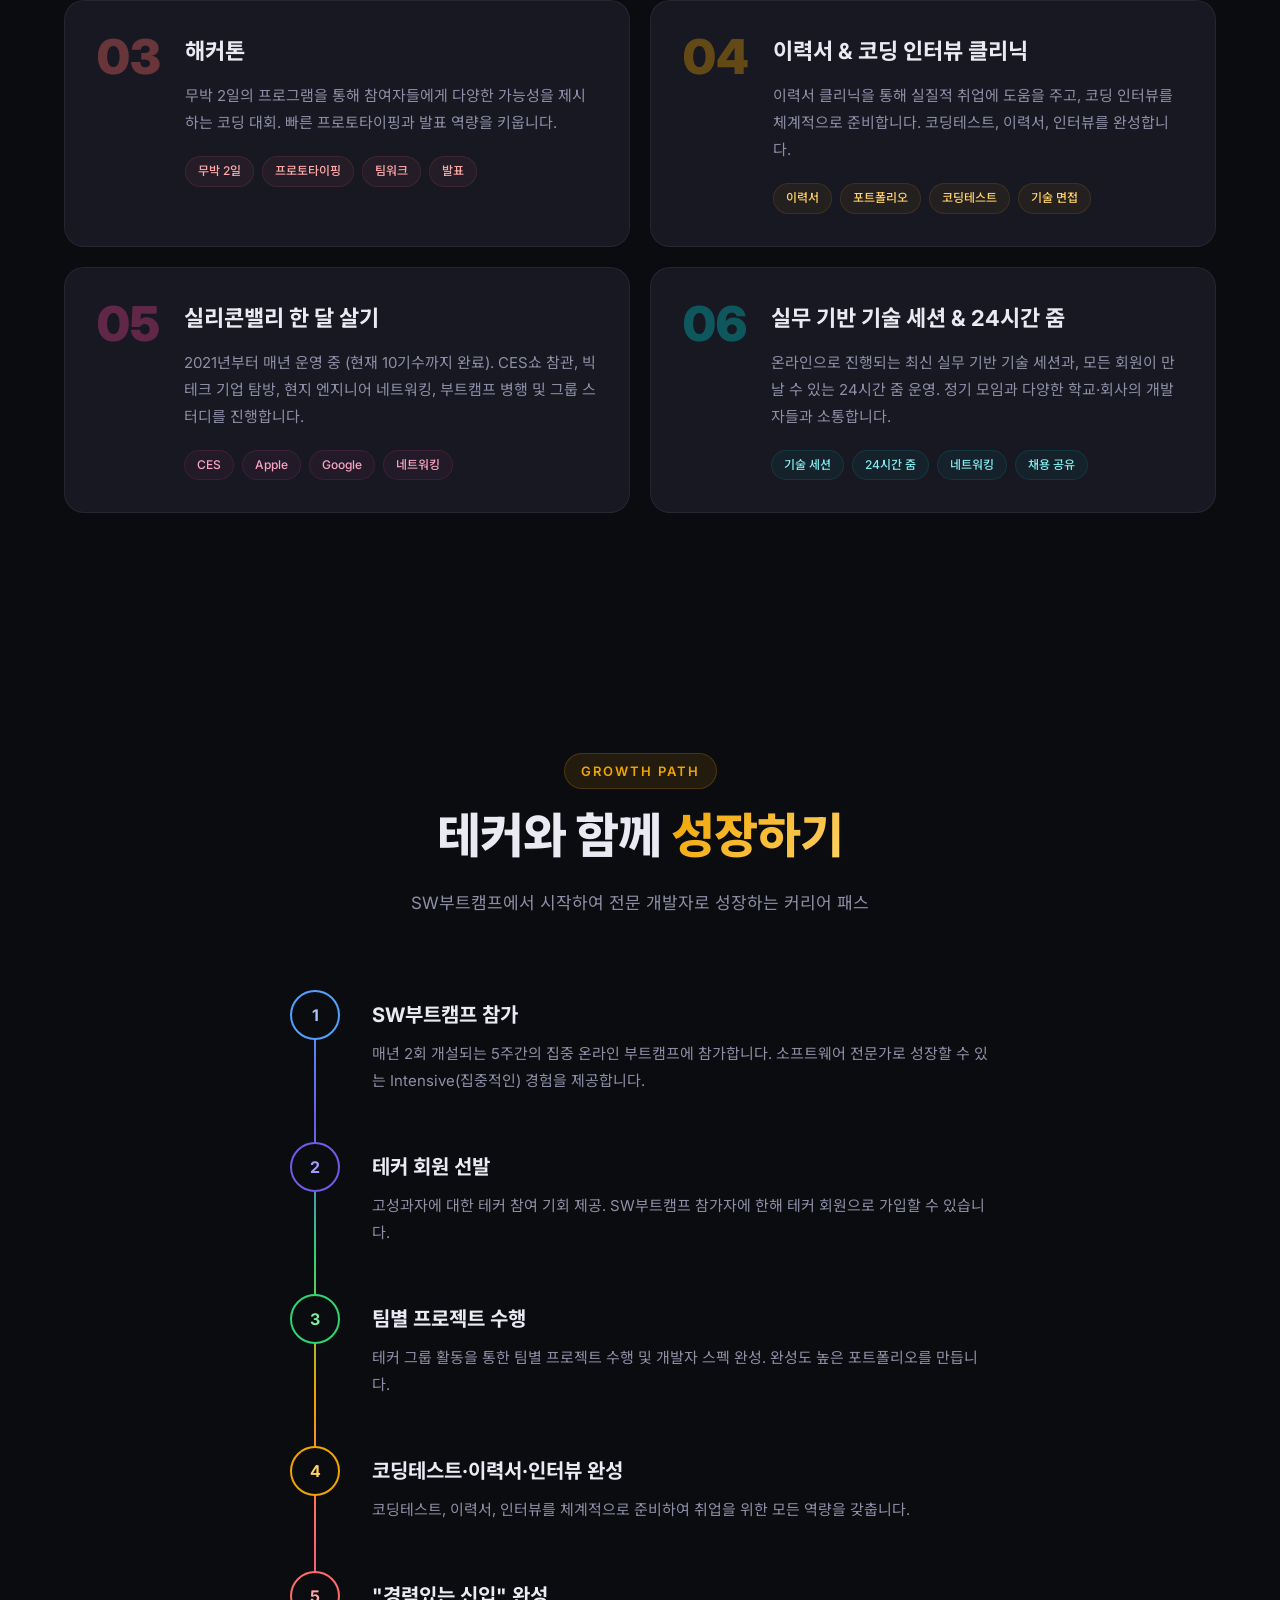
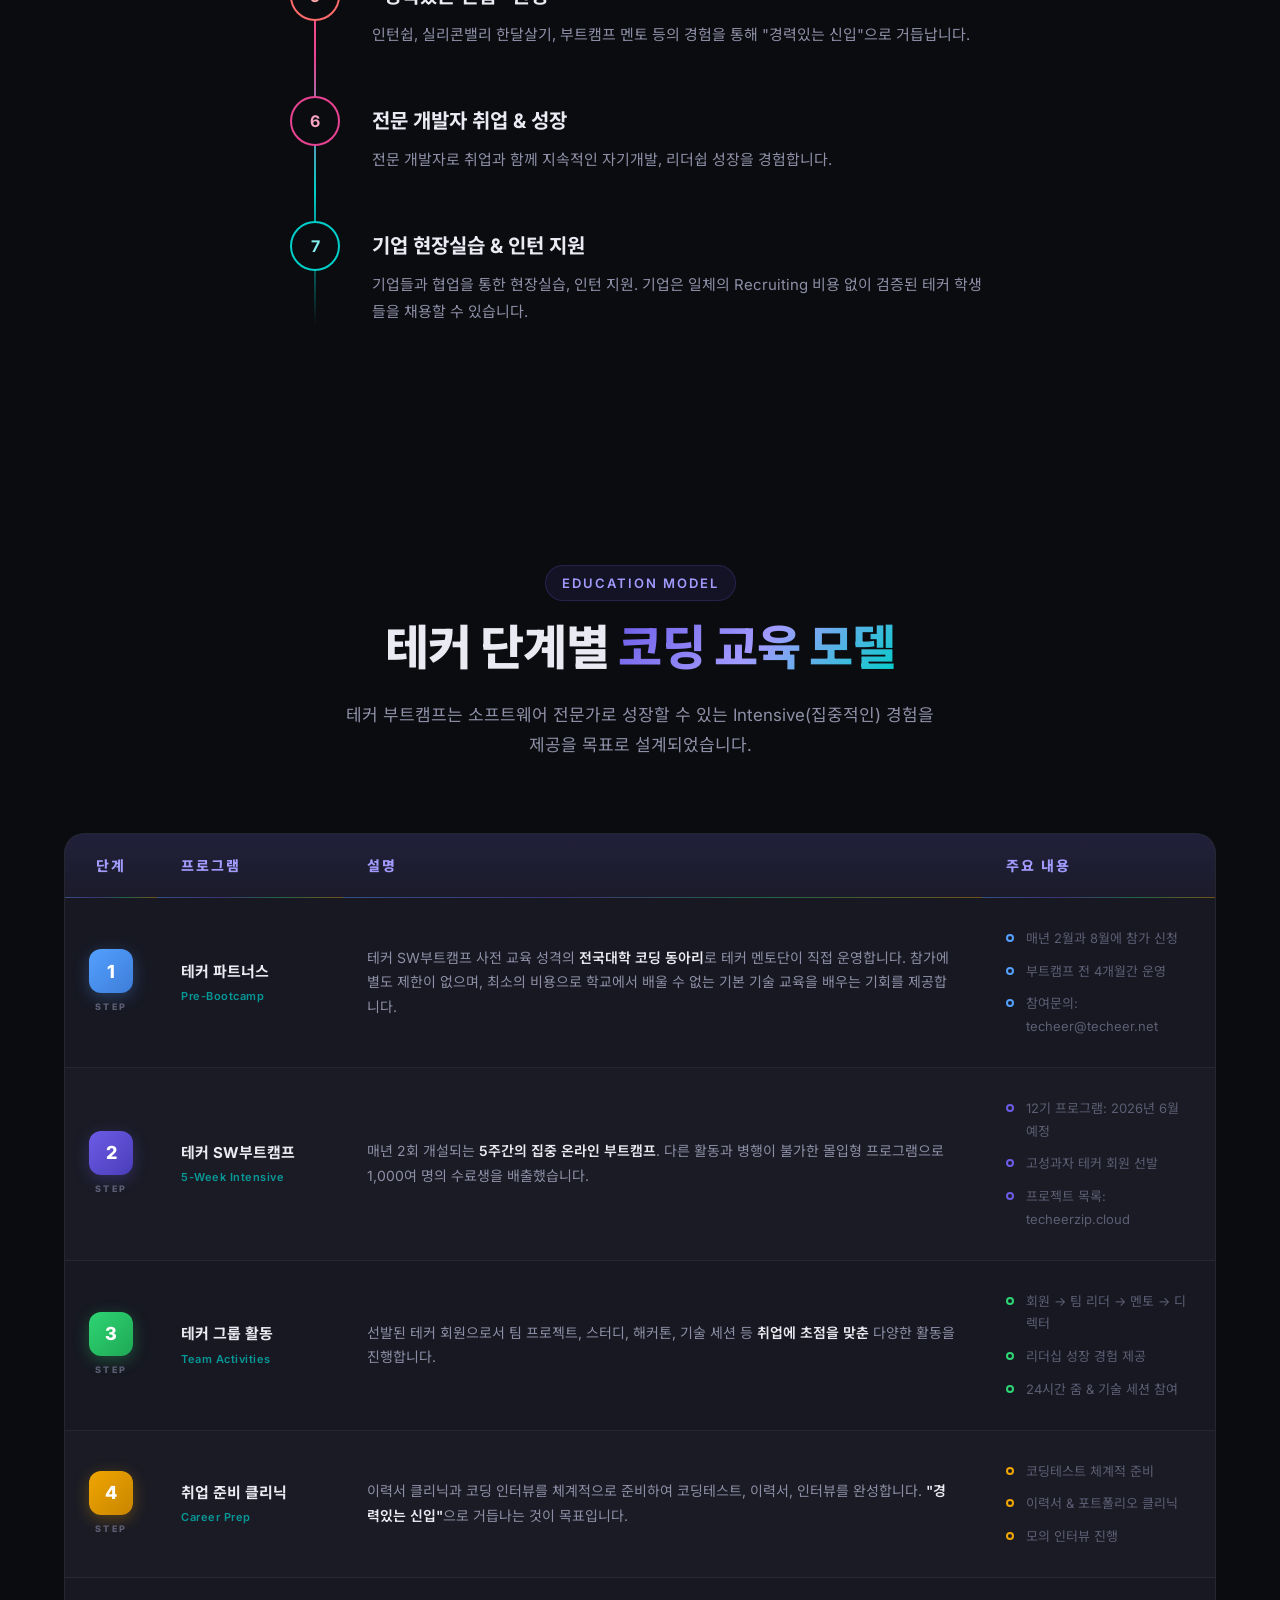
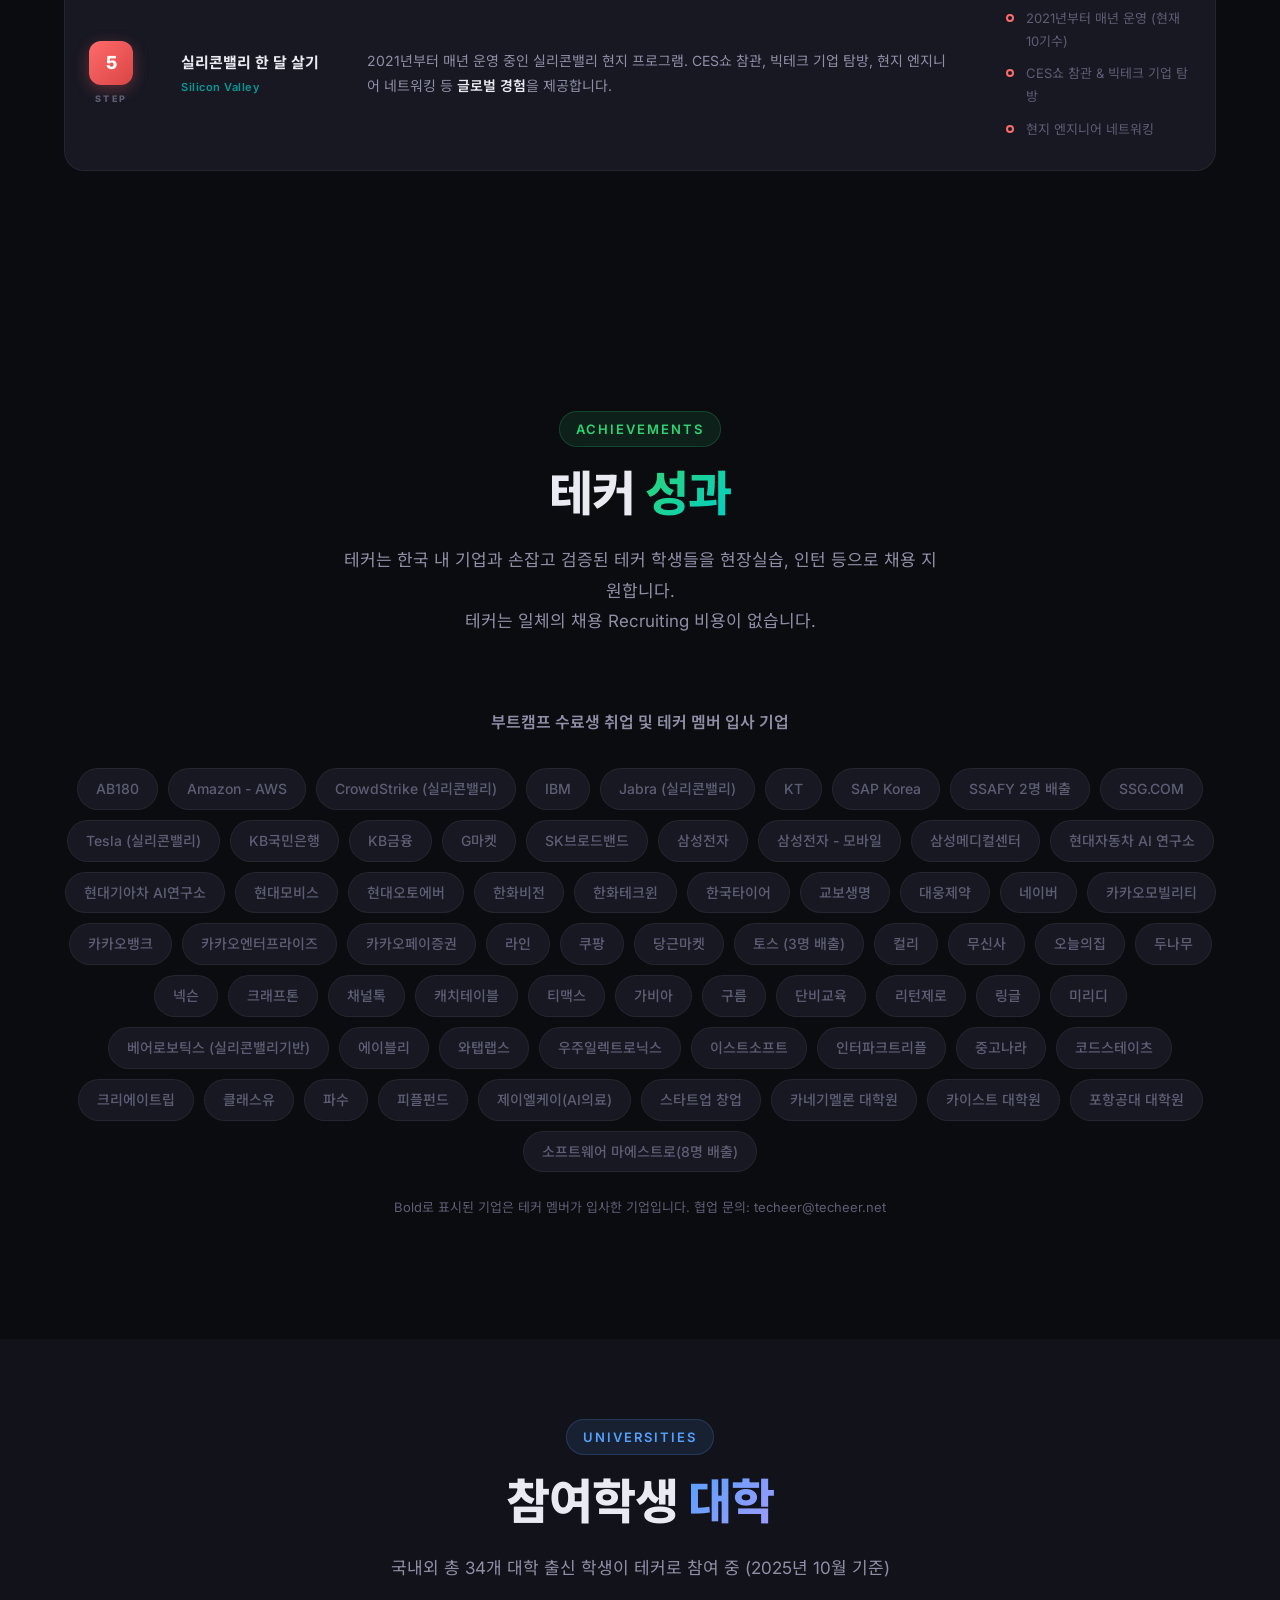
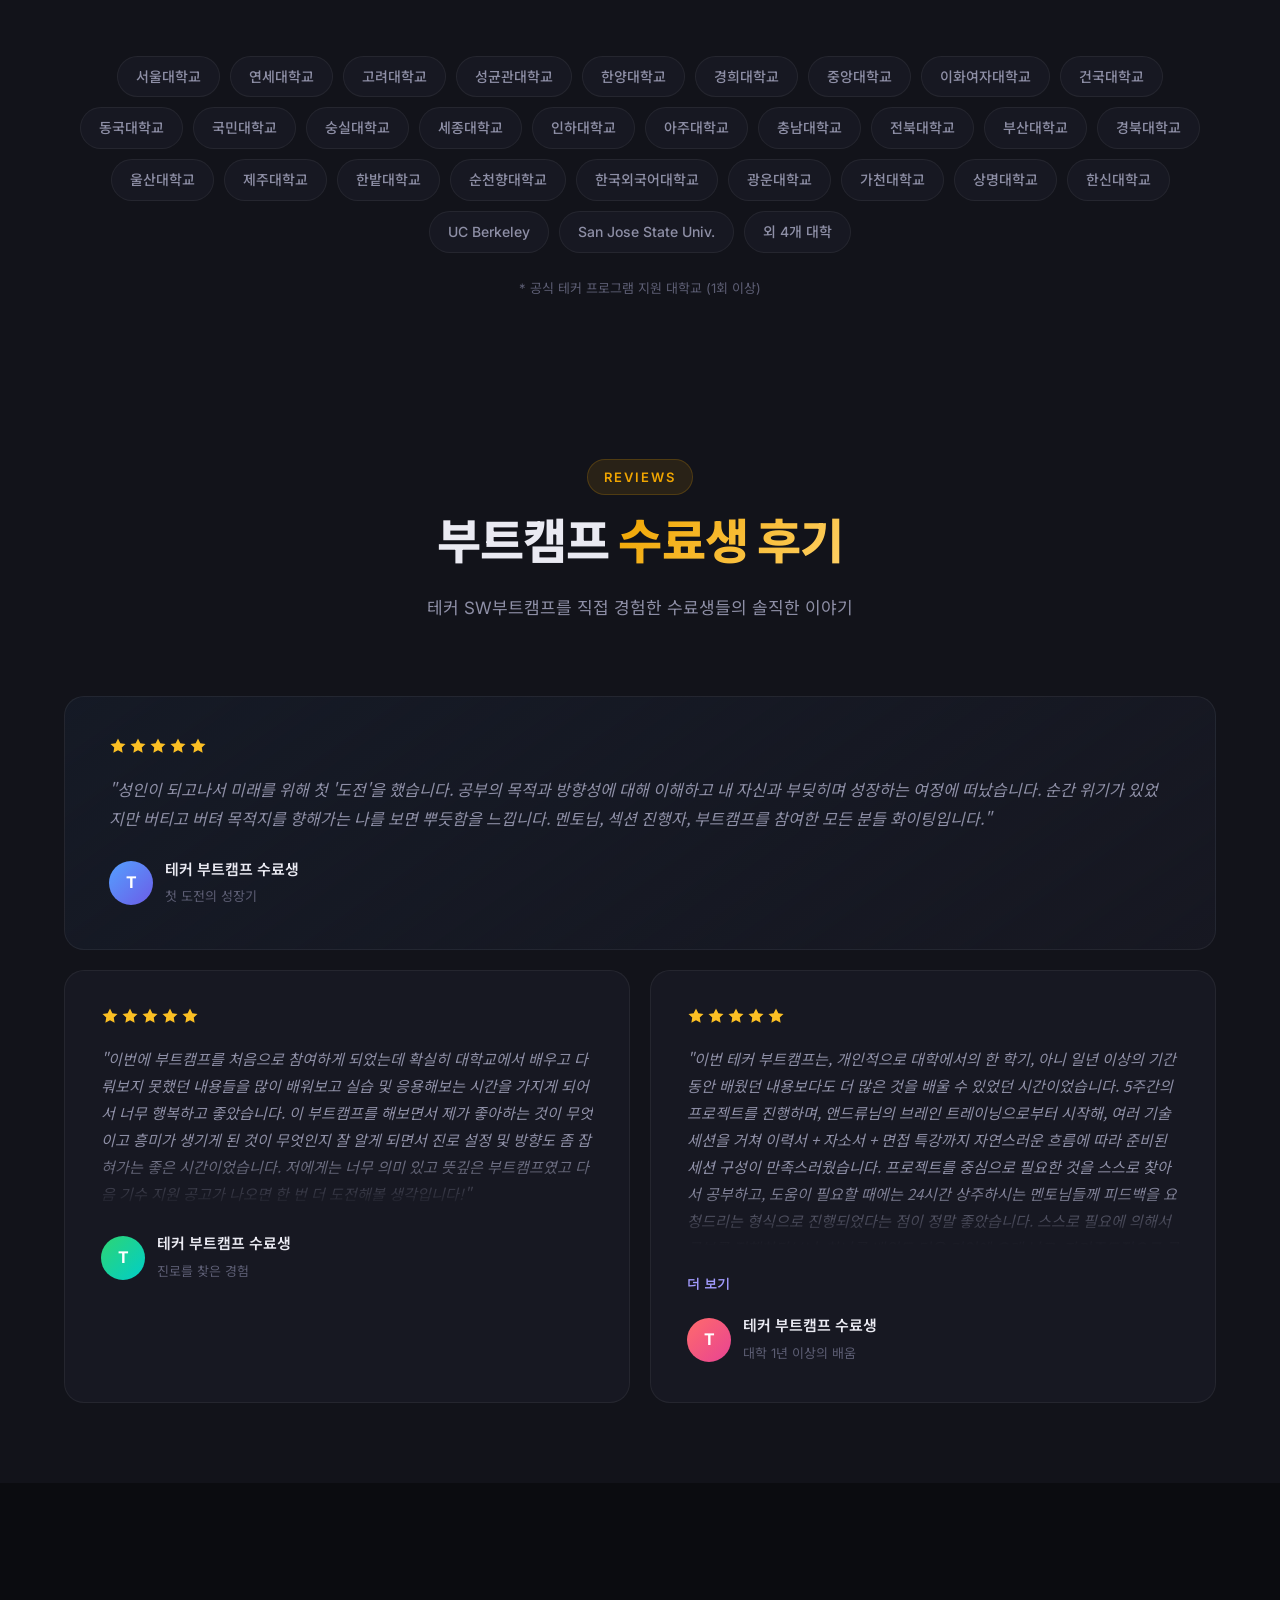
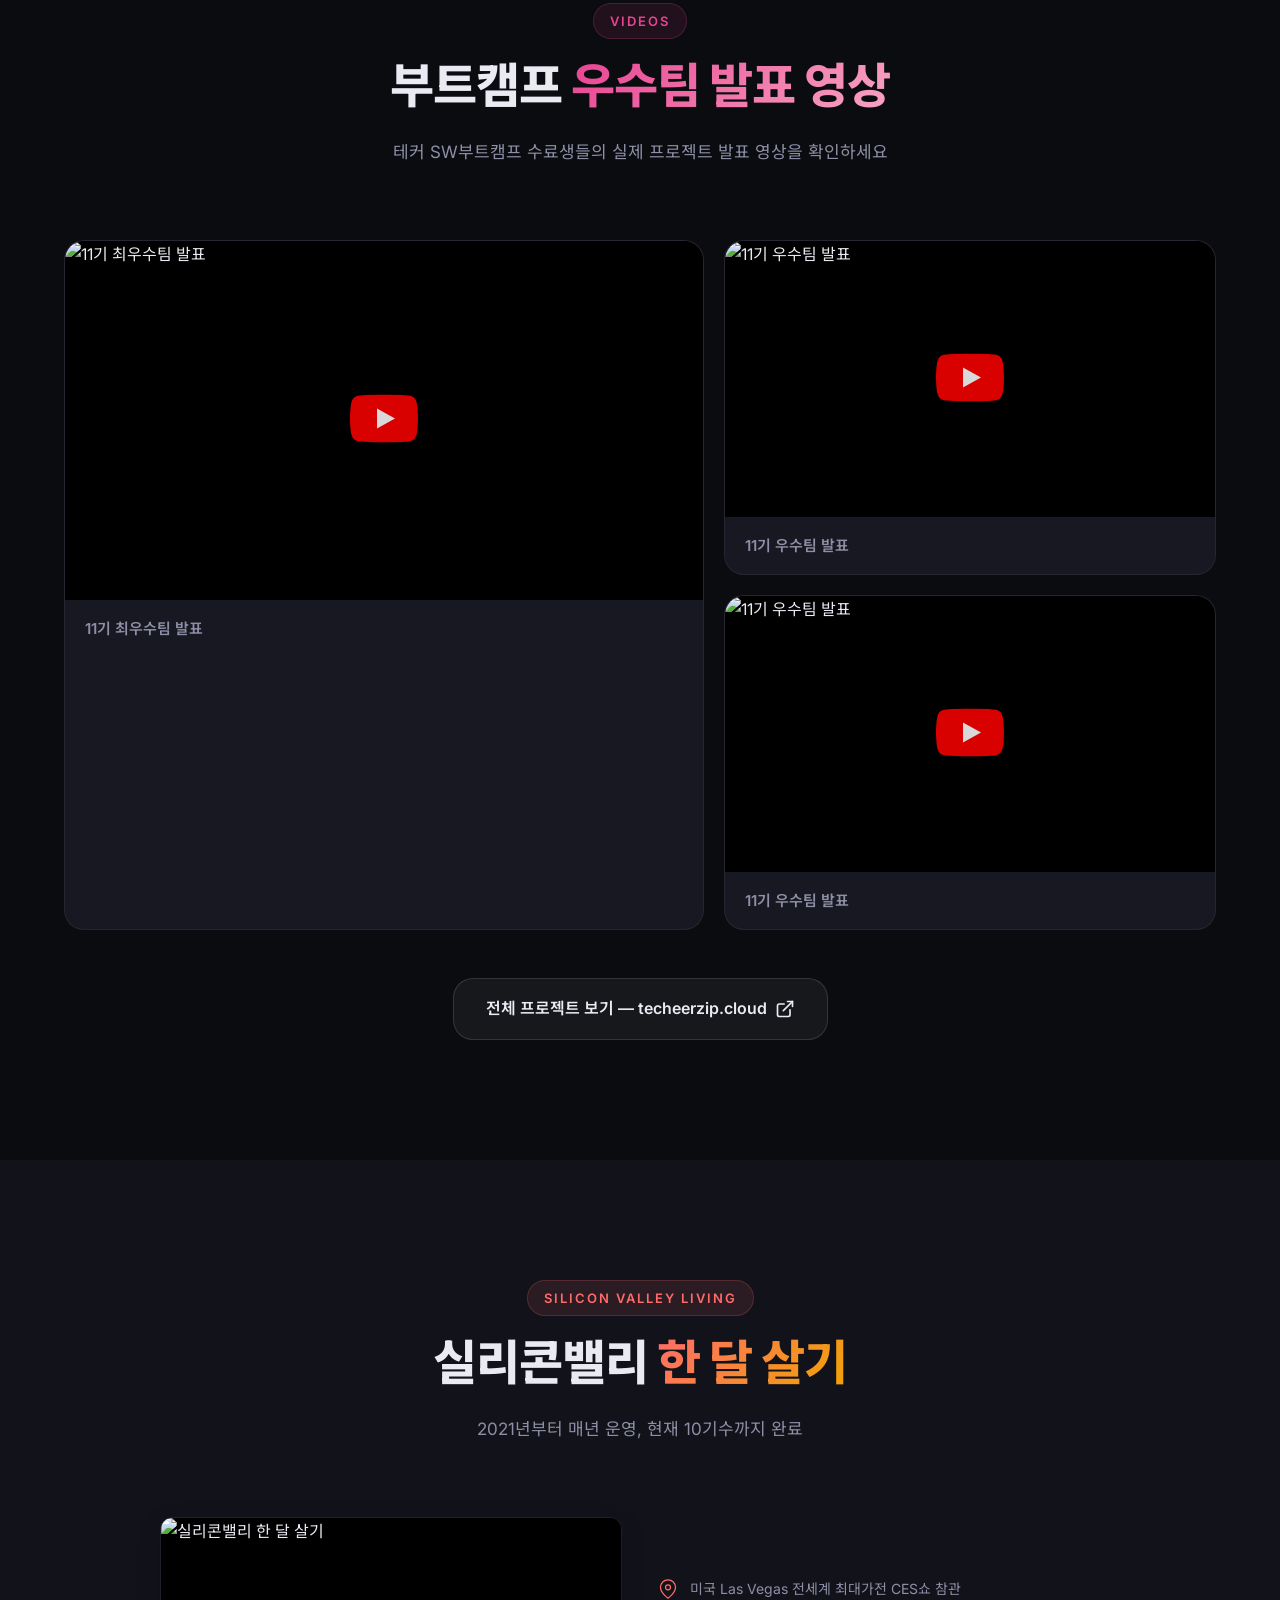
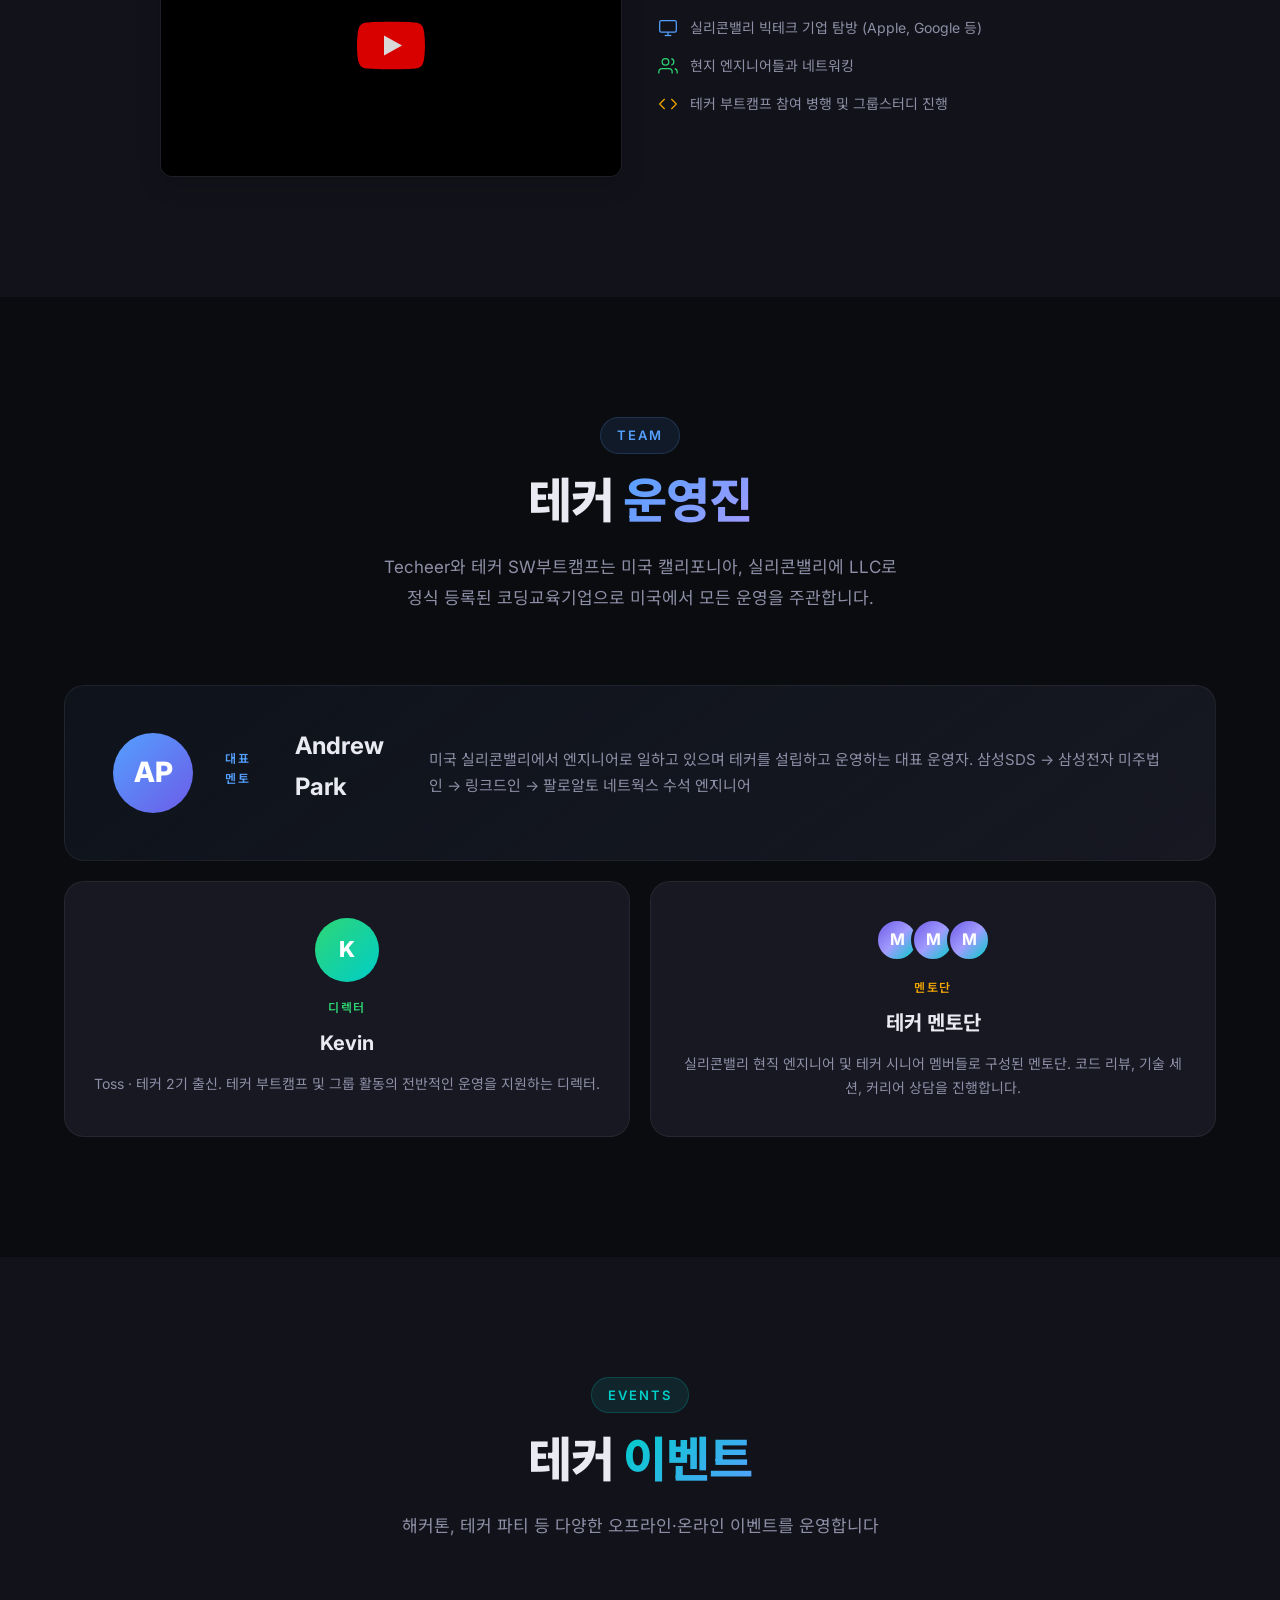
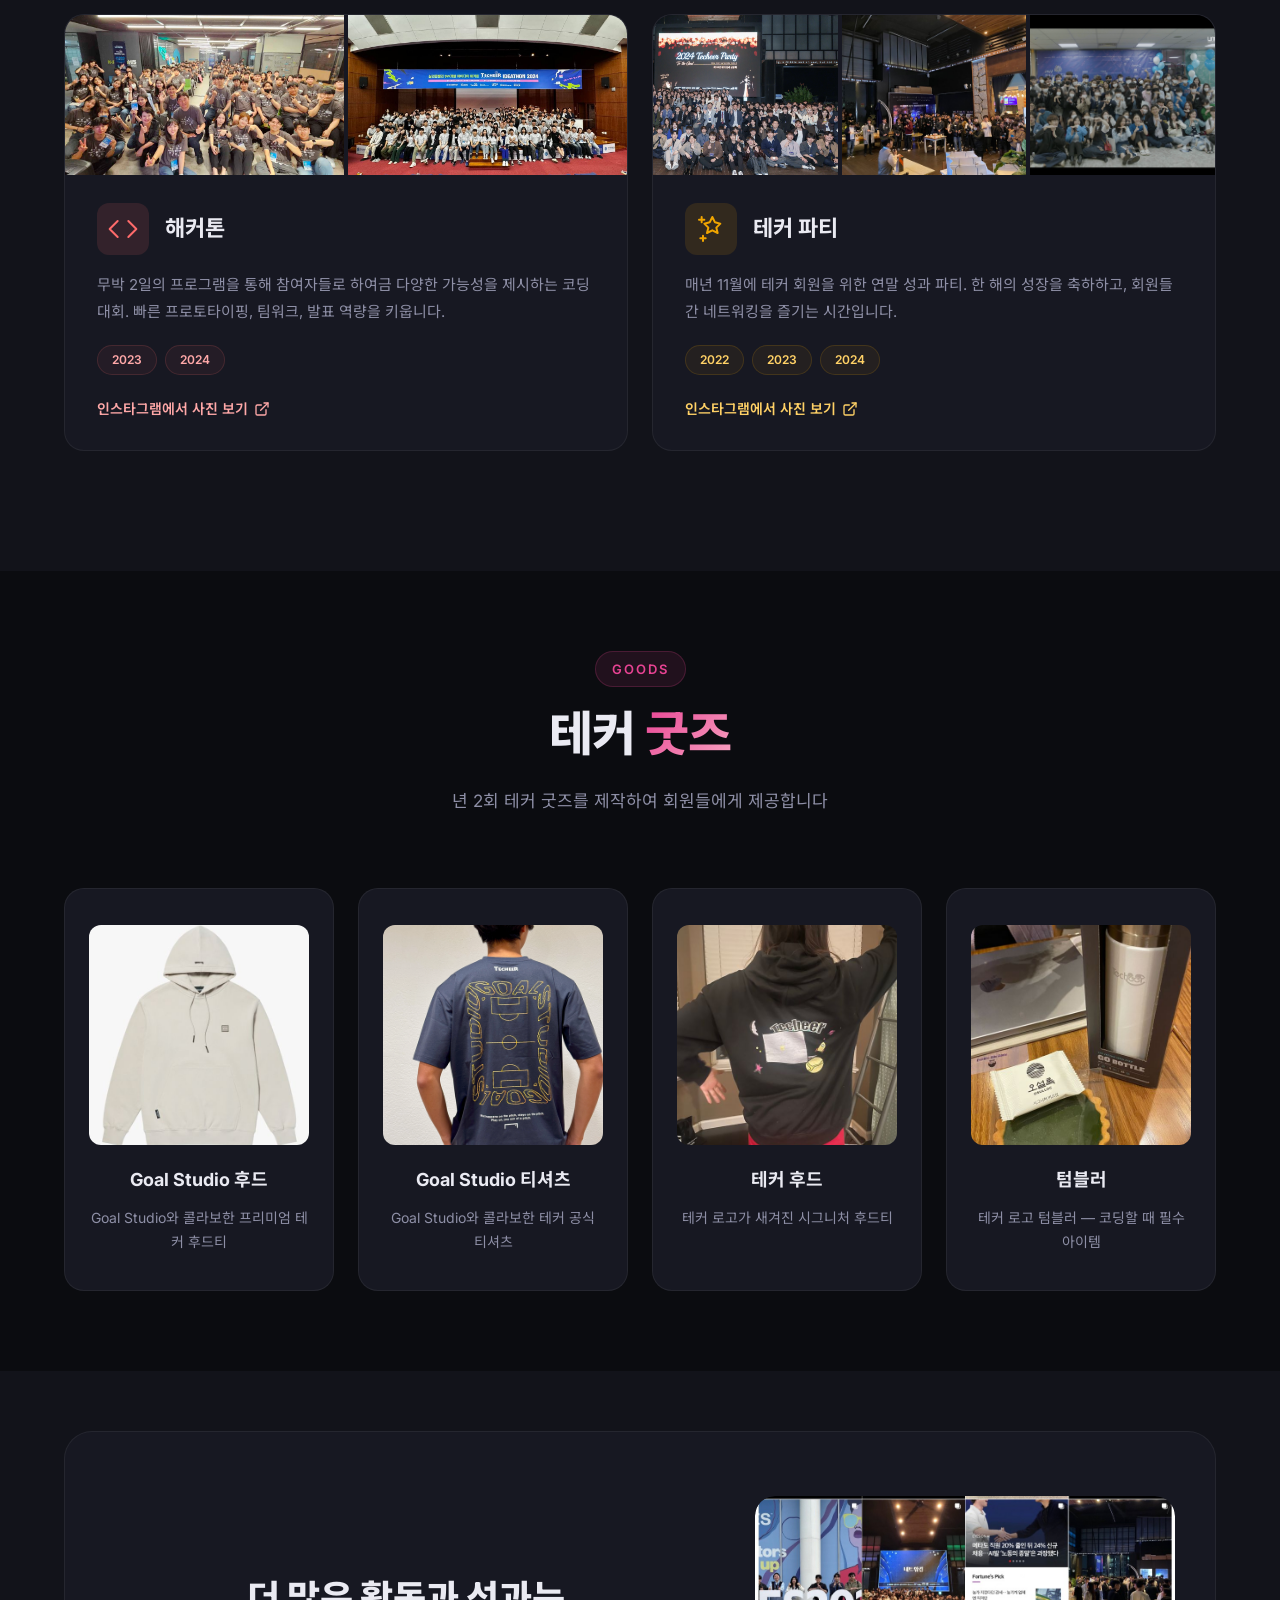
==== commit 5eb732ba: "Update site files and add party 2025 event images" ====
--- a/index.html
+++ b/index.html
@@ -1,935 +1,1120 @@
-<!DOCTYPE html>
-<html lang="ko">
-<head>
-  <meta charset="UTF-8">
-  <meta name="viewport" content="width=device-width, initial-scale=1.0">
-  <title>Techeer(테커) | 실리콘밸리 개발자 인큐베이팅 성장 스쿨</title>
-  <meta name="description" content="실리콘밸리에서 직접 운영하는 개발자 인큐베이팅 프로그램. 5주 집중 SW부트캠프, 팀 프로젝트, 해커톤, 실리콘밸리 한 달 살기까지 — 1000명 이상의 수료생을 배출한 코딩 성장 스쿨.">
-  <link rel="icon" type="image/png" href="assets/techeer-logo.png">
-  <link rel="preconnect" href="https://fonts.googleapis.com">
-  <link rel="preconnect" href="https://fonts.gstatic.com" crossorigin>
-  <link href="https://fonts.googleapis.com/css2?family=Inter:wght@300;400;500;600;700;800;900&family=Noto+Sans+KR:wght@300;400;500;600;700;800;900&display=swap" rel="stylesheet">
-  <link rel="stylesheet" href="styles.css">
-</head>
-<body>
-  <!-- Navigation -->
-  <nav class="nav" id="nav">
-    <div class="nav-container">
-      <a href="#" class="nav-logo">
-        <img src="assets/techeer-logo.png" alt="Techeer" class="nav-logo-img">
-      </a>
-      <div class="nav-links" id="navLinks">
-        <a href="#about" class="nav-link" data-i18n="nav.about">소개</a>
-        <a href="#programs" class="nav-link" data-i18n="nav.programs">프로그램</a>
-        <a href="#media" class="nav-link" data-i18n="nav.media">미디어</a>
-        <a href="#journey" class="nav-link" data-i18n="nav.journey">성장 여정</a>
-        <a href="#videos" class="nav-link" data-i18n="nav.videos">영상</a>
-        <a href="#contact" class="nav-link nav-link--cta" data-i18n="nav.contact">문의하기</a>
-      </div>
-      <div class="lang-toggle" id="langToggle">
-        <button class="lang-btn active" data-lang="ko">KO</button>
-        <button class="lang-btn" data-lang="en">EN</button>
-      </div>
-      <button class="nav-toggle" id="navToggle" aria-label="메뉴 열기">
-        <span></span>
-        <span></span>
-        <span></span>
-      </button>
-    </div>
-  </nav>
-
-  <!-- Hero Section -->
-  <section class="hero" id="hero">
-    <div class="hero-bg">
-      <div class="hero-image" style="background-image: url('assets/hero-cover.jpg');"></div>
-      <div class="hero-gradient"></div>
-      <div class="hero-grid"></div>
-      <div class="hero-particles" id="particles"></div>
-    </div>
-    <div class="hero-content">
-      <div class="hero-badge animate-on-scroll">
-        <span class="badge-dot"></span>
-        <span data-i18n="hero.badge">SW부트캠프 12기 — 2026년 6월 개설 예정</span>
-      </div>
-      <h1 class="hero-title animate-on-scroll" data-i18n="hero.title">
-        실리콘밸리 개발자<br>
-        <span class="hero-title--accent">인큐베이팅 성장 스쿨</span>
-      </h1>
-      <p class="hero-subtitle animate-on-scroll" data-i18n="hero.subtitle">
-        Technology + Career = <strong>Techeer(테커)</strong><br>
-        실리콘밸리에서 직접 운영하는 실리콘밸리식 프로젝트와 멘토 시스템으로<br>
-        함께 경험하고 성장하는 개발자 인큐베이팅 프로그램
-      </p>
-      <div class="hero-actions animate-on-scroll">
-        <a href="#contact" class="btn btn--primary btn--lg">
-          <span data-i18n="hero.cta1">문의하기</span>
-          <svg width="20" height="20" viewBox="0 0 24 24" fill="none" stroke="currentColor" stroke-width="2" stroke-linecap="round" stroke-linejoin="round"><path d="M5 12h14"/><path d="m12 5 7 7-7 7"/></svg>
-        </a>
-        <a href="#programs" class="btn btn--ghost btn--lg">
-          <span data-i18n="hero.cta2">프로그램 살펴보기</span>
-        </a>
-      </div>
-      <div class="hero-stats animate-on-scroll">
-        <div class="stat">
-          <span class="stat-number" data-count="1000">0</span><span class="stat-plus">+</span>
-          <span class="stat-label" data-i18n="hero.stat1.label">부트캠프 수료생</span>
-        </div>
-        <div class="stat-divider"></div>
-        <div class="stat">
-          <span class="stat-number" data-count="11">0</span><span class="stat-plus">기</span>
-          <span class="stat-label" data-i18n="hero.stat2.label">부트캠프 운영</span>
-        </div>
-        <div class="stat-divider"></div>
-        <div class="stat">
-          <span class="stat-number" data-count="34">0</span><span class="stat-plus">개</span>
-          <span class="stat-label" data-i18n="hero.stat3.label">참여 대학</span>
-        </div>
-      </div>
-    </div>
-    <div class="hero-scroll">
-      <span>스크롤</span>
-      <div class="hero-scroll-line"></div>
-    </div>
-  </section>
-
-  <!-- Recruitment Status Banner -->
-  <section class="recruitment-banner section" id="recruitment">
-    <div class="container">
-      <div class="recruitment-card animate-on-scroll">
-        <div class="recruitment-content">
-          <div class="recruitment-status">
-            <span class="recruitment-badge closed" data-i18n="recruit.badge">모집 마감</span>
-          </div>
-          <h2 class="recruitment-title" data-i18n="recruit.title">테커 SW 부트캠프</h2>
-          <div class="recruitment-info">
-            <p data-i18n="recruit.line1"><strong>부트캠프 11기</strong> 프로그램은 2026년 1월 31일까지 진행되었습니다.</p>
-            <p data-i18n="recruit.line2"><strong>부트캠프 12기</strong> 프로그램은 2026년 6월에 진행 예정입니다.</p>
-          </div>
-          <p class="recruitment-note" data-i18n="recruit.note">현재 모집중인 프로그램은 없습니다. 12기 모집이 시작되면 공지할 예정입니다.</p>
-          <a href="#contact" class="btn btn--primary btn--md recruitment-btn">
-            <span data-i18n="recruit.btn">12기 알림 신청하기</span>
-            <svg width="18" height="18" viewBox="0 0 24 24" fill="none" stroke="currentColor" stroke-width="2" stroke-linecap="round" stroke-linejoin="round"><path d="M18 8A6 6 0 0 0 6 8c0 7-3 9-3 9h18s-3-2-3-9"/><path d="M13.73 21a2 2 0 0 1-3.46 0"/></svg>
-          </a>
-        </div>
-        <div class="recruitment-poster">
-          <img src="assets/bootcamp-poster.png" alt="테커 SW 부트캠프 홍보 포스터" loading="lazy">
-        </div>
-      </div>
-    </div>
-  </section>
-
-  <!-- About Section -->
-  <section class="about section" id="about">
-    <div class="container">
-      <div class="section-header animate-on-scroll">
-        <span class="section-tag" data-i18n="about.tag">About Us</span>
-        <h2 class="section-title" data-i18n="about.title"><span class="text-accent">Technology + Career</span> = Techeer</h2>
-        <p class="section-desc" data-i18n="about.desc">
-          테커는 SW부트캠프를 통해 선발하고 단계별 인큐베이팅으로<br>
-          "함께 경험하고 성장하는 개발자 그룹"입니다.<br>
-          상위권 대학 X, 스펙 X, <strong>실력 O</strong>으로 평가받자는 목표로 전체 프로그램을 구성합니다.
-        </p>
-      </div>
-      <div class="about-grid">
-        <div class="about-card animate-on-scroll">
-          <div class="about-card-icon">
-            <svg width="32" height="32" viewBox="0 0 24 24" fill="none" stroke="currentColor" stroke-width="1.5" stroke-linecap="round" stroke-linejoin="round"><circle cx="12" cy="12" r="10"/><path d="M12 2a14.5 14.5 0 0 0 0 20 14.5 14.5 0 0 0 0-20"/><path d="M2 12h20"/></svg>
-          </div>
-          <h3 class="about-card-title" data-i18n="about.card1.title">실리콘밸리 직접 운영</h3>
-          <p class="about-card-desc" data-i18n="about.card1.desc">미국 캘리포니아, 실리콘밸리에 LLC로 정식 등록된 코딩교육기업. 실리콘밸리에서 직접 운영하는 개발기술과 실전 코딩, 커리어 개발 프로그램입니다.</p>
-        </div>
-        <div class="about-card animate-on-scroll">
-          <div class="about-card-icon">
-            <svg width="32" height="32" viewBox="0 0 24 24" fill="none" stroke="currentColor" stroke-width="1.5" stroke-linecap="round" stroke-linejoin="round"><path d="M17 21v-2a4 4 0 0 0-4-4H5a4 4 0 0 0-4 4v2"/><circle cx="9" cy="7" r="4"/><path d="M23 21v-2a4 4 0 0 0-3-3.87"/><path d="M16 3.13a4 4 0 0 1 0 7.75"/></svg>
-          </div>
-          <h3 class="about-card-title" data-i18n="about.card2.title">End-to-End 코딩 집중</h3>
-          <p class="about-card-desc" data-i18n="about.card2.desc">AI, 메타버스, 블록체인이 아닌 — End-to-End 코딩 능력 향상에 집중. 팀 프로젝트와 코드 리뷰를 통해 현업에서 바로 통하는 개발 역량을 쌓습니다.</p>
-        </div>
-        <div class="about-card animate-on-scroll">
-          <div class="about-card-icon">
-            <svg width="32" height="32" viewBox="0 0 24 24" fill="none" stroke="currentColor" stroke-width="1.5" stroke-linecap="round" stroke-linejoin="round"><path d="M22 11.08V12a10 10 0 1 1-5.93-9.14"/><polyline points="22 4 12 14.01 9 11.01"/></svg>
-          </div>
-          <h3 class="about-card-title" data-i18n="about.card3.title">네카라쿠배당토 취업</h3>
-          <p class="about-card-desc" data-i18n="about.card3.desc">"테커인 모두 네·카·라·쿠·배·당·토에 갑시다." 포트폴리오 프로젝트, 코딩테스트, 이력서, 인터뷰까지 — 취업에 초점을 맞춘 활동으로 커리어를 완성합니다.</p>
-        </div>
-      </div>
-    </div>
-  </section>
-
-  <!-- TTimes Featured Video Section -->
-  <section class="featured-video section" id="ttimes">
-    <div class="container">
-      <div class="featured-video-layout">
-        <div class="featured-video-embed animate-on-scroll">
-          <div class="video-wrapper youtube-lazy" data-video-id="kuqpf4YPuds">
-            <img class="youtube-thumb" src="https://img.youtube.com/vi/kuqpf4YPuds/hqdefault.jpg" alt="머니투데이 티타임즈 - 테커 소개 영상" loading="lazy">
-            <button class="youtube-play-btn" aria-label="Play video">
-              <svg width="68" height="48" viewBox="0 0 68 48"><path d="M66.52 7.74c-.78-2.93-2.49-5.41-5.42-6.19C55.79.13 34 0 34 0S12.21.13 6.9 1.55C3.97 2.33 2.27 4.81 1.48 7.74.06 13.05 0 24 0 24s.06 10.95 1.48 16.26c.78 2.93 2.49 5.41 5.42 6.19C12.21 47.87 34 48 34 48s21.79-.13 27.1-1.55c2.93-.78 4.64-3.26 5.42-6.19C67.94 34.95 68 24 68 24s-.06-10.95-1.48-16.26z" fill="red"/><path d="M45 24L27 14v20" fill="white"/></svg>
-            </button>
-          </div>
-        </div>
-        <div class="featured-video-info animate-on-scroll">
-          <span class="section-tag" data-i18n="ttimes.tag">머니투데이 · 티타임즈</span>
-          <h2 class="featured-video-title" data-i18n="ttimes.title">테커 소개 영상</h2>
-          <p class="featured-video-desc" data-i18n="ttimes.desc">
-            SKY 출신이 아니어도 전문성 있는 SW엔지니어로 성장하기 위한 코딩교육 플랫폼으로 성장하고 있습니다.
-          </p>
-          <p class="featured-video-cta-text" data-i18n="ttimes.cta.text">테커가 왜 생겨났는지 궁금하다면, 영상을 참고하세요!</p>
-          <a href="https://www.youtube.com/watch?v=kuqpf4YPuds" target="_blank" rel="noopener noreferrer" class="btn btn--primary btn--lg">
-            <span data-i18n="ttimes.btn">YouTube에서 보기</span>
-            <svg width="20" height="20" viewBox="0 0 24 24" fill="none" stroke="currentColor" stroke-width="2" stroke-linecap="round" stroke-linejoin="round"><path d="M18 13v6a2 2 0 0 1-2 2H5a2 2 0 0 1-2-2V8a2 2 0 0 1 2-2h6"/><polyline points="15 3 21 3 21 9"/><line x1="10" y1="14" x2="21" y2="3"/></svg>
-          </a>
-        </div>
-      </div>
-    </div>
-  </section>
-
-  <!-- Programs Section -->
-  <section class="programs section" id="programs">
-    <div class="container">
-      <div class="section-header animate-on-scroll">
-        <span class="section-tag" data-i18n="programs.tag">Programs</span>
-        <h2 class="section-title" data-i18n="programs.title">테커 <span class="text-accent">활동 프로그램</span></h2>
-        <p class="section-desc" data-i18n="programs.desc">
-          5주 집중 SW부트캠프부터 실리콘밸리 한 달 살기까지 — 개발자 성장의 모든 것
-        </p>
-      </div>
-      <div class="programs-grid">
-        <div class="program-card animate-on-scroll">
-          <div class="program-card-number">01</div>
-          <div class="program-card-content">
-            <h3 class="program-card-title" data-i18n="programs.1.title">SW 부트캠프 (5주 집중)</h3>
-            <p class="program-card-desc" data-i18n="programs.1.desc">매년 2회 개설되는 5주간의 집중 온라인 부트캠프. 2020년부터 현재 11기까지 운영하며 1,000여 명의 수료생을 배출했습니다. 고성과자에 한해 테커 회원으로 선발됩니다.</p>
-            <ul class="program-card-tags">
-              <li>5주 집중</li>
-              <li>매년 2회</li>
-              <li>온라인</li>
-              <li>1000+ 수료생</li>
-            </ul>
-          </div>
-        </div>
-        <div class="program-card animate-on-scroll">
-          <div class="program-card-number">02</div>
-          <div class="program-card-content">
-            <h3 class="program-card-title" data-i18n="programs.2.title">팀별 프로젝트 & 스터디</h3>
-            <p class="program-card-desc" data-i18n="programs.2.desc">누구나 주제를 선정해 팀을 모집하여 활동할 수 있습니다. 코딩에 대한 열정이 넘치는 검증된 사람들과 완성도 높은 프로젝트 또는 스터디를 진행합니다.</p>
-            <ul class="program-card-tags">
-              <li>React</li>
-              <li>Spring Boot</li>
-              <li>TypeScript</li>
-              <li>코드 리뷰</li>
-            </ul>
-          </div>
-        </div>
-        <div class="program-card animate-on-scroll">
-          <div class="program-card-number">03</div>
-          <div class="program-card-content">
-            <h3 class="program-card-title" data-i18n="programs.3.title">해커톤</h3>
-            <p class="program-card-desc" data-i18n="programs.3.desc">무박 2일의 프로그램을 통해 참여자들에게 다양한 가능성을 제시하는 코딩 대회. 빠른 프로토타이핑과 발표 역량을 키웁니다.</p>
-            <ul class="program-card-tags">
-              <li>무박 2일</li>
-              <li>프로토타이핑</li>
-              <li>팀워크</li>
-              <li>발표</li>
-            </ul>
-          </div>
-        </div>
-        <div class="program-card animate-on-scroll">
-          <div class="program-card-number">04</div>
-          <div class="program-card-content">
-            <h3 class="program-card-title" data-i18n="programs.4.title">이력서 & 코딩 인터뷰 클리닉</h3>
-            <p class="program-card-desc" data-i18n="programs.4.desc">이력서 클리닉을 통해 실질적 취업에 도움을 주고, 코딩 인터뷰를 체계적으로 준비합니다. 코딩테스트, 이력서, 인터뷰를 완성합니다.</p>
-            <ul class="program-card-tags">
-              <li>이력서</li>
-              <li>포트폴리오</li>
-              <li>코딩테스트</li>
-              <li>기술 면접</li>
-            </ul>
-          </div>
-        </div>
-        <div class="program-card animate-on-scroll">
-          <div class="program-card-number">05</div>
-          <div class="program-card-content">
-            <h3 class="program-card-title" data-i18n="programs.5.title">실리콘밸리 한 달 살기</h3>
-            <p class="program-card-desc" data-i18n="programs.5.desc">2021년부터 매년 운영 중 (현재 9기수까지 운영). CES쇼 참관, 빅테크 기업 탐방, 현지 엔지니어 네트워킹, 부트캠프 병행 및 그룹 스터디를 진행합니다.</p>
-            <ul class="program-card-tags">
-              <li>CES</li>
-              <li>Apple</li>
-              <li>Google</li>
-              <li>네트워킹</li>
-            </ul>
-          </div>
-        </div>
-        <div class="program-card animate-on-scroll">
-          <div class="program-card-number">06</div>
-          <div class="program-card-content">
-            <h3 class="program-card-title" data-i18n="programs.6.title">실무 기반 기술 세션 & 24시간 줌</h3>
-            <p class="program-card-desc" data-i18n="programs.6.desc">온라인으로 진행되는 최신 실무 기반 기술 세션과, 모든 회원이 만날 수 있는 24시간 줌 운영. 정기 모임과 다양한 학교·회사의 개발자들과 소통합니다.</p>
-            <ul class="program-card-tags">
-              <li>기술 세션</li>
-              <li>24시간 줌</li>
-              <li>네트워킹</li>
-              <li>채용 공유</li>
-            </ul>
-          </div>
-        </div>
-      </div>
-    </div>
-  </section>
-
-  <!-- Media / Press Section -->
-  <section class="media section" id="media">
-    <div class="container">
-      <div class="section-header animate-on-scroll">
-        <span class="section-tag" data-i18n="media.tag">In The Press</span>
-        <h2 class="section-title" data-i18n="media.title">미디어에서 본 <span class="text-accent">Techeer</span></h2>
-        <p class="section-desc" data-i18n="media.desc">포춘코리아, 머니투데이 티타임즈 등 주요 매체에서 주목한 테커의 이야기</p>
-      </div>
-      <div class="media-grid">
-        <!-- Fortune Korea -->
-        <a href="https://www.fortunekorea.co.kr/news/articleView.html?idxno=39575" target="_blank" rel="noopener noreferrer" class="media-card media-card--featured animate-on-scroll">
-          <div class="media-card-badge">포춘코리아 VISION REPORT</div>
-          <div class="media-card-thumb">
-            <img src="https://cdn.fortunekorea.co.kr/news/thumbnail/202407/39575_30002_1033_v150.jpg" alt="포춘코리아 테커 기사">
-          </div>
-          <div class="media-card-content">
-            <h3 data-i18n="media.fortune.title">자발성을 설계하는 엔지니어</h3>
-            <p data-i18n="media.fortune.desc">"지방대에서 실리콘밸리까지. 박상현 대표는 자신의 커리어를 제자들도 재현할 수 있다고 믿었다. 기꺼이 경쟁하고 이기겠다는 호승심을, 그는 재생산하는 데 성공하고 있다."</p>
-            <span class="media-card-source" data-i18n="media.fortune.source">포춘코리아 디지털 뉴스 · 문상덕 기자</span>
-          </div>
-        </a>
-        <!-- TTimes Video -->
-        <div class="media-card animate-on-scroll media-card--video" data-video-id="kuqpf4YPuds">
-          <div class="media-card-badge">머니투데이 티타임즈</div>
-          <div class="media-card-thumb media-card-thumb--video">
-            <img src="https://i.ytimg.com/vi/kuqpf4YPuds/maxresdefault.jpg" alt="티타임즈 테커 소개 영상">
-            <div class="play-icon">
-              <svg width="48" height="48" viewBox="0 0 24 24" fill="white"><polygon points="5 3 19 12 5 21 5 3"/></svg>
-            </div>
-          </div>
-          <div class="media-card-content">
-            <h3 data-i18n="media.ttimes1.title">"저, 여러분은 생각도 못할 대학 출신입니다"</h3>
-            <p data-i18n="media.ttimes1.desc">SKY 출신이 아니어도 전문성 있는 SW엔지니어로 성장하기 위한 코딩교육 플랫폼. 테커가 왜 생겨났는지 궁금하다면!</p>
-            <span class="media-card-source">YouTube · 머니투데이 TTimes</span>
-          </div>
-        </div>
-        <!-- TTimes Interview -->
-        <div class="media-card animate-on-scroll media-card--video" data-video-id="sKMGiMBQ5DA">
-          <div class="media-card-badge">티타임즈 인터뷰</div>
-          <div class="media-card-thumb media-card-thumb--video">
-            <img src="https://i.ytimg.com/vi/sKMGiMBQ5DA/maxresdefault.jpg" alt="티타임즈 테커 인터뷰 2024">
-            <div class="play-icon">
-              <svg width="48" height="48" viewBox="0 0 24 24" fill="white"><polygon points="5 3 19 12 5 21 5 3"/></svg>
-            </div>
-          </div>
-          <div class="media-card-content">
-            <h3 data-i18n="media.ttimes2.title">테커 SW부트캠프 인터뷰 (2024 여름)</h3>
-            <p data-i18n="media.ttimes2.desc">실리콘밸리에서 직접 운영하는 코딩 성장 스쿨의 최신 인터뷰 영상</p>
-            <span class="media-card-source">YouTube · 티타임즈</span>
-          </div>
-        </div>
-      </div>
-    </div>
-  </section>
-
-  <!-- Journey / Growth Path Section -->
-  <section class="journey section" id="journey">
-    <div class="container">
-      <div class="section-header animate-on-scroll">
-        <span class="section-tag" data-i18n="journey.tag">Growth Path</span>
-        <h2 class="section-title" data-i18n="journey.title">테커와 함께 <span class="text-accent">성장하기</span></h2>
-        <p class="section-desc" data-i18n="journey.desc">SW부트캠프에서 시작하여 전문 개발자로 성장하는 커리어 패스</p>
-      </div>
-      <div class="journey-timeline">
-        <div class="journey-step animate-on-scroll">
-          <div class="journey-step-marker"><span>1</span></div>
-          <div class="journey-step-content">
-            <h3 data-i18n="journey.1.title">SW부트캠프 참가</h3>
-            <p data-i18n="journey.1.desc">매년 2회 개설되는 5주간의 집중 온라인 부트캠프에 참가합니다. 소프트웨어 전문가로 성장할 수 있는 Intensive(집중적인) 경험을 제공합니다.</p>
-          </div>
-        </div>
-        <div class="journey-step animate-on-scroll">
-          <div class="journey-step-marker"><span>2</span></div>
-          <div class="journey-step-content">
-            <h3 data-i18n="journey.2.title">테커 회원 선발</h3>
-            <p data-i18n="journey.2.desc">고성과자에 대한 테커 참여 기회 제공. SW부트캠프 참가자에 한해 테커 회원으로 가입할 수 있습니다.</p>
-          </div>
-        </div>
-        <div class="journey-step animate-on-scroll">
-          <div class="journey-step-marker"><span>3</span></div>
-          <div class="journey-step-content">
-            <h3 data-i18n="journey.3.title">팀별 프로젝트 수행</h3>
-            <p data-i18n="journey.3.desc">테커 그룹 활동을 통한 팀별 프로젝트 수행 및 개발자 스펙 완성. 완성도 높은 포트폴리오를 만듭니다.</p>
-          </div>
-        </div>
-        <div class="journey-step animate-on-scroll">
-          <div class="journey-step-marker"><span>4</span></div>
-          <div class="journey-step-content">
-            <h3 data-i18n="journey.4.title">코딩테스트·이력서·인터뷰 완성</h3>
-            <p data-i18n="journey.4.desc">코딩테스트, 이력서, 인터뷰를 체계적으로 준비하여 취업을 위한 모든 역량을 갖춥니다.</p>
-          </div>
-        </div>
-        <div class="journey-step animate-on-scroll">
-          <div class="journey-step-marker"><span>5</span></div>
-          <div class="journey-step-content">
-            <h3 data-i18n="journey.5.title">"경력있는 신입" 완성</h3>
-            <p data-i18n="journey.5.desc">인턴쉽, 실리콘밸리 한달살기, 부트캠프 멘토 등의 경험을 통해 "경력있는 신입"으로 거듭납니다.</p>
-          </div>
-        </div>
-        <div class="journey-step animate-on-scroll">
-          <div class="journey-step-marker"><span>6</span></div>
-          <div class="journey-step-content">
-            <h3 data-i18n="journey.6.title">전문 개발자 취업 & 성장</h3>
-            <p data-i18n="journey.6.desc">전문 개발자로 취업과 함께 지속적인 자기개발, 리더쉽 성장을 경험합니다.</p>
-          </div>
-        </div>
-        <div class="journey-step animate-on-scroll">
-          <div class="journey-step-marker"><span>7</span></div>
-          <div class="journey-step-content">
-            <h3 data-i18n="journey.7.title">기업 현장실습 & 인턴 지원</h3>
-            <p data-i18n="journey.7.desc">기업들과 협업을 통한 현장실습, 인턴 지원. 기업은 일체의 Recruiting 비용 없이 검증된 테커 학생들을 채용할 수 있습니다.</p>
-          </div>
-        </div>
-      </div>
-    </div>
-  </section>
-
-  <!-- Videos Section -->
-  <section class="videos section" id="videos">
-    <div class="container">
-      <div class="section-header animate-on-scroll">
-        <span class="section-tag" data-i18n="videos.tag">Videos</span>
-        <h2 class="section-title" data-i18n="videos.title">부트캠프 <span class="text-accent">우수팀 발표 영상</span></h2>
-        <p class="section-desc" data-i18n="videos.desc">테커 SW부트캠프 수료생들의 실제 프로젝트 발표 영상을 확인하세요</p>
-      </div>
-      <div class="videos-grid">
-        <div class="video-card animate-on-scroll">
-          <div class="video-wrapper youtube-lazy" data-video-id="x8D3L5efegk">
-            <img class="youtube-thumb" src="https://img.youtube.com/vi/x8D3L5efegk/hqdefault.jpg" alt="11기 최우수팀 발표" loading="lazy">
-            <button class="youtube-play-btn" aria-label="Play video">
-              <svg width="68" height="48" viewBox="0 0 68 48"><path d="M66.52 7.74c-.78-2.93-2.49-5.41-5.42-6.19C55.79.13 34 0 34 0S12.21.13 6.9 1.55C3.97 2.33 2.27 4.81 1.48 7.74.06 13.05 0 24 0 24s.06 10.95 1.48 16.26c.78 2.93 2.49 5.41 5.42 6.19C12.21 47.87 34 48 34 48s21.79-.13 27.1-1.55c2.93-.78 4.64-3.26 5.42-6.19C67.94 34.95 68 24 68 24s-.06-10.95-1.48-16.26z" fill="red"/><path d="M45 24L27 14v20" fill="white"/></svg>
-            </button>
-          </div>
-          <h3 class="video-title">11기 최우수팀 발표</h3>
-        </div>
-        <div class="video-card animate-on-scroll">
-          <div class="video-wrapper youtube-lazy" data-video-id="ExmYixVa0_Y">
-            <img class="youtube-thumb" src="https://img.youtube.com/vi/ExmYixVa0_Y/hqdefault.jpg" alt="11기 우수팀 발표" loading="lazy">
-            <button class="youtube-play-btn" aria-label="Play video">
-              <svg width="68" height="48" viewBox="0 0 68 48"><path d="M66.52 7.74c-.78-2.93-2.49-5.41-5.42-6.19C55.79.13 34 0 34 0S12.21.13 6.9 1.55C3.97 2.33 2.27 4.81 1.48 7.74.06 13.05 0 24 0 24s.06 10.95 1.48 16.26c.78 2.93 2.49 5.41 5.42 6.19C12.21 47.87 34 48 34 48s21.79-.13 27.1-1.55c2.93-.78 4.64-3.26 5.42-6.19C67.94 34.95 68 24 68 24s-.06-10.95-1.48-16.26z" fill="red"/><path d="M45 24L27 14v20" fill="white"/></svg>
-            </button>
-          </div>
-          <h3 class="video-title">11기 우수팀 발표</h3>
-        </div>
-        <div class="video-card animate-on-scroll">
-          <div class="video-wrapper youtube-lazy" data-video-id="JO88nSvntlo">
-            <img class="youtube-thumb" src="https://img.youtube.com/vi/JO88nSvntlo/hqdefault.jpg" alt="11기 우수팀 발표" loading="lazy">
-            <button class="youtube-play-btn" aria-label="Play video">
-              <svg width="68" height="48" viewBox="0 0 68 48"><path d="M66.52 7.74c-.78-2.93-2.49-5.41-5.42-6.19C55.79.13 34 0 34 0S12.21.13 6.9 1.55C3.97 2.33 2.27 4.81 1.48 7.74.06 13.05 0 24 0 24s.06 10.95 1.48 16.26c.78 2.93 2.49 5.41 5.42 6.19C12.21 47.87 34 48 34 48s21.79-.13 27.1-1.55c2.93-.78 4.64-3.26 5.42-6.19C67.94 34.95 68 24 68 24s-.06-10.95-1.48-16.26z" fill="red"/><path d="M45 24L27 14v20" fill="white"/></svg>
-            </button>
-          </div>
-          <h3 class="video-title">11기 우수팀 발표</h3>
-        </div>
-      </div>
-      <div class="videos-more animate-on-scroll">
-        <a href="https://www.techeerzip.cloud" target="_blank" rel="noopener noreferrer" class="btn btn--ghost btn--lg">
-          <span data-i18n="videos.btn">전체 프로젝트 보기 — techeerzip.cloud</span>
-          <svg width="20" height="20" viewBox="0 0 24 24" fill="none" stroke="currentColor" stroke-width="2" stroke-linecap="round" stroke-linejoin="round"><path d="M18 13v6a2 2 0 0 1-2 2H5a2 2 0 0 1-2-2V8a2 2 0 0 1 2-2h6"/><polyline points="15 3 21 3 21 9"/><line x1="10" y1="14" x2="21" y2="3"/></svg>
-        </a>
-      </div>
-    </div>
-  </section>
-
-  <!-- Education Model / Partners Section -->
-  <section class="edu-model section" id="edu-model">
-    <div class="container">
-      <div class="section-header animate-on-scroll">
-        <span class="section-tag" data-i18n="edu.tag">Education Model</span>
-        <h2 class="section-title" data-i18n="edu.title">테커 단계별 <span class="text-accent">코딩 교육 모델</span></h2>
-        <p class="section-desc" data-i18n="edu.desc">테커 부트캠프는 소프트웨어 전문가로 성장할 수 있는 Intensive(집중적인) 경험을 제공을 목표로 설계되었습니다.</p>
-      </div>
-      <div class="edu-model-cards">
-        <div class="edu-model-card animate-on-scroll">
-          <div class="edu-model-card-header">
-            <span class="edu-model-step">Step 1</span>
-            <h3 data-i18n="edu.1.title">테커 파트너스</h3>
-          </div>
-          <p data-i18n="edu.1.desc">테커 SW부트캠프 사전 교육 성격의 <strong>전국대학 코딩 동아리</strong>로 테커 멘토단이 직접 운영합니다. 참가에 별도 제한이 없으며, 최소의 비용으로 학교에서 배울 수 없는 기본 기술 교육을 배우는 기회를 제공합니다.</p>
-          <ul>
-            <li>매년 2월과 8월에 참가 신청</li>
-            <li>부트캠프 전 4개월간 운영</li>
-            <li>참여문의: techeer@techeer.net</li>
-          </ul>
-        </div>
-        <div class="edu-model-card animate-on-scroll">
-          <div class="edu-model-card-header">
-            <span class="edu-model-step">Step 2</span>
-            <h3 data-i18n="edu.2.title">테커 SW부트캠프</h3>
-          </div>
-          <p data-i18n="edu.2.desc">매년 2회 개설되는 <strong>5주간의 집중 온라인 부트캠프</strong>. 다른 활동과 병행이 불가한 몰입형 프로그램으로 1,000여 명의 수료생을 배출했습니다.</p>
-          <ul>
-            <li>12기 프로그램: 2026년 6월 예정</li>
-            <li>고성과자 테커 회원 선발</li>
-            <li>프로젝트 목록: techeerzip.cloud</li>
-          </ul>
-        </div>
-        <div class="edu-model-card animate-on-scroll">
-          <div class="edu-model-card-header">
-            <span class="edu-model-step">Step 3</span>
-            <h3 data-i18n="edu.3.title">테커 그룹 활동</h3>
-          </div>
-          <p data-i18n="edu.3.desc">선발된 테커 회원으로서 팀 프로젝트, 스터디, 해커톤, 기술 세션, 코딩 인터뷰 클리닉 등 <strong>취업에 초점을 맞춘</strong> 다양한 활동을 진행합니다.</p>
-          <ul>
-            <li>회원 → 팀 리더 → 멘토 → 디렉터</li>
-            <li>리더십 성장 경험 제공</li>
-            <li>인턴쉽 & 실리콘밸리 한 달 살기</li>
-          </ul>
-        </div>
-      </div>
-    </div>
-  </section>
-
-  <!-- Universities Section -->
-  <section class="universities section" id="universities">
-    <div class="container">
-      <div class="section-header animate-on-scroll">
-        <span class="section-tag" data-i18n="uni.tag">Universities</span>
-        <h2 class="section-title" data-i18n="uni.title">참여학생 <span class="text-accent">대학</span></h2>
-        <p class="section-desc" data-i18n="uni.desc">국내외 총 34개 대학 출신 학생이 테커로 참여 중 (2025년 10월 기준)</p>
-      </div>
-      <div class="uni-grid animate-on-scroll">
-        <span class="uni-tag">서울대학교</span>
-        <span class="uni-tag">연세대학교</span>
-        <span class="uni-tag">고려대학교</span>
-        <span class="uni-tag">성균관대학교</span>
-        <span class="uni-tag">한양대학교</span>
-        <span class="uni-tag">경희대학교</span>
-        <span class="uni-tag">중앙대학교</span>
-        <span class="uni-tag">이화여자대학교</span>
-        <span class="uni-tag">건국대학교</span>
-        <span class="uni-tag">동국대학교</span>
-        <span class="uni-tag">국민대학교</span>
-        <span class="uni-tag">숭실대학교</span>
-        <span class="uni-tag">세종대학교</span>
-        <span class="uni-tag">인하대학교</span>
-        <span class="uni-tag">아주대학교</span>
-        <span class="uni-tag">충남대학교</span>
-        <span class="uni-tag">전북대학교</span>
-        <span class="uni-tag">부산대학교</span>
-        <span class="uni-tag">경북대학교</span>
-        <span class="uni-tag">울산대학교</span>
-        <span class="uni-tag">제주대학교</span>
-        <span class="uni-tag">한밭대학교</span>
-        <span class="uni-tag">순천향대학교</span>
-        <span class="uni-tag">한국외국어대학교</span>
-        <span class="uni-tag">광운대학교</span>
-        <span class="uni-tag">가천대학교</span>
-        <span class="uni-tag">상명대학교</span>
-        <span class="uni-tag">한신대학교</span>
-        <span class="uni-tag">UC Berkeley</span>
-        <span class="uni-tag">San Jose State Univ.</span>
-        <span class="uni-tag">외 4개 대학</span>
-      </div>
-      <p class="uni-note animate-on-scroll" data-i18n="uni.note">* 공식 테커 프로그램 지원 대학교 (1회 이상)</p>
-    </div>
-  </section>
-
-  <!-- Achievements Section -->
-  <section class="achievements section" id="achievements">
-    <div class="container">
-      <div class="section-header animate-on-scroll">
-        <span class="section-tag" data-i18n="ach.tag">Achievements</span>
-        <h2 class="section-title" data-i18n="ach.title">테커 <span class="text-accent">성과</span></h2>
-        <p class="section-desc" data-i18n="ach.desc">
-          테커는 한국 내 기업과 손잡고 검증된 테커 학생들을 현장실습, 인턴 등으로 채용 지원합니다.<br>
-          테커는 일체의 채용 Recruiting 비용이 없습니다.
-        </p>
-      </div>
-      <h3 class="achievements-subtitle animate-on-scroll" data-i18n="ach.subtitle">부트캠프 수료생 취업 및 테커 멤버 입사 기업</h3>
-      <div class="company-grid animate-on-scroll">
-        <span class="company-tag company-tag--bold">삼성전자</span>
-        <span class="company-tag company-tag--bold">LG전자</span>
-        <span class="company-tag company-tag--bold">네이버</span>
-        <span class="company-tag company-tag--bold">카카오</span>
-        <span class="company-tag company-tag--bold">라인</span>
-        <span class="company-tag company-tag--bold">쿠팡</span>
-        <span class="company-tag company-tag--bold">배달의민족</span>
-        <span class="company-tag company-tag--bold">당근마켓</span>
-        <span class="company-tag company-tag--bold">토스</span>
-        <span class="company-tag company-tag--bold">컬리</span>
-        <span class="company-tag company-tag--bold">SK</span>
-        <span class="company-tag company-tag--bold">현대</span>
-        <span class="company-tag">NHN</span>
-        <span class="company-tag">하이퍼커넥트</span>
-        <span class="company-tag">야놀자</span>
-        <span class="company-tag">직방</span>
-        <span class="company-tag">버킷플레이스</span>
-        <span class="company-tag">소카</span>
-        <span class="company-tag">데브시스터즈</span>
-        <span class="company-tag">두나무</span>
-        <span class="company-tag">뱅크샐러드</span>
-        <span class="company-tag">마이리얼트립</span>
-        <span class="company-tag">리디</span>
-        <span class="company-tag">와디즈</span>
-      </div>
-      <p class="achievements-note animate-on-scroll" data-i18n="ach.note">Bold로 표시된 기업은 테커 멤버가 입사한 기업입니다. 협업 문의: techeer@techeer.net</p>
-    </div>
-  </section>
-
-  <!-- SV Living Section -->
-  <section class="sv-living section" id="sv-living">
-    <div class="container">
-      <div class="section-header animate-on-scroll">
-        <span class="section-tag" data-i18n="sv.tag">Silicon Valley Living</span>
-        <h2 class="section-title" data-i18n="sv.title">실리콘밸리 <span class="text-accent">한 달 살기</span></h2>
-        <p class="section-desc" data-i18n="sv.desc">2021년부터 매년 운영, 현재 9기수까지 완료</p>
-      </div>
-      <div class="sv-living-layout">
-        <div class="sv-living-video animate-on-scroll">
-          <div class="video-wrapper youtube-lazy" data-video-id="1U3nYKvgZws">
-            <img class="youtube-thumb" src="https://img.youtube.com/vi/1U3nYKvgZws/hqdefault.jpg" alt="실리콘밸리 한 달 살기" loading="lazy">
-            <button class="youtube-play-btn" aria-label="Play video">
-              <svg width="68" height="48" viewBox="0 0 68 48"><path d="M66.52 7.74c-.78-2.93-2.49-5.41-5.42-6.19C55.79.13 34 0 34 0S12.21.13 6.9 1.55C3.97 2.33 2.27 4.81 1.48 7.74.06 13.05 0 24 0 24s.06 10.95 1.48 16.26c.78 2.93 2.49 5.41 5.42 6.19C12.21 47.87 34 48 34 48s21.79-.13 27.1-1.55c2.93-.78 4.64-3.26 5.42-6.19C67.94 34.95 68 24 68 24s-.06-10.95-1.48-16.26z" fill="red"/><path d="M45 24L27 14v20" fill="white"/></svg>
-            </button>
-          </div>
-        </div>
-        <div class="sv-living-info animate-on-scroll">
-          <div class="sv-living-item">
-            <svg width="24" height="24" viewBox="0 0 24 24" fill="none" stroke="currentColor" stroke-width="1.5"><path d="M21 10c0 7-9 13-9 13s-9-6-9-13a9 9 0 0 1 18 0z"/><circle cx="12" cy="10" r="3"/></svg>
-            <span data-i18n="sv.item1">미국 Las Vegas 전세계 최대가전 CES쇼 참관</span>
-          </div>
-          <div class="sv-living-item">
-            <svg width="24" height="24" viewBox="0 0 24 24" fill="none" stroke="currentColor" stroke-width="1.5"><rect x="2" y="3" width="20" height="14" rx="2"/><path d="M8 21h8"/><path d="M12 17v4"/></svg>
-            <span data-i18n="sv.item2">실리콘밸리 빅테크 기업 탐방 (Apple, Google 등)</span>
-          </div>
-          <div class="sv-living-item">
-            <svg width="24" height="24" viewBox="0 0 24 24" fill="none" stroke="currentColor" stroke-width="1.5"><path d="M17 21v-2a4 4 0 0 0-4-4H5a4 4 0 0 0-4 4v2"/><circle cx="9" cy="7" r="4"/><path d="M23 21v-2a4 4 0 0 0-3-3.87"/><path d="M16 3.13a4 4 0 0 1 0 7.75"/></svg>
-            <span data-i18n="sv.item3">현지 엔지니어들과 네트워킹</span>
-          </div>
-          <div class="sv-living-item">
-            <svg width="24" height="24" viewBox="0 0 24 24" fill="none" stroke="currentColor" stroke-width="1.5"><polyline points="16 18 22 12 16 6"/><polyline points="8 6 2 12 8 18"/></svg>
-            <span data-i18n="sv.item4">테커 부트캠프 참여 병행 및 그룹스터디 진행</span>
-          </div>
-        </div>
-      </div>
-    </div>
-  </section>
-
-  <!-- Team Section -->
-  <section class="team section" id="team">
-    <div class="container">
-      <div class="section-header animate-on-scroll">
-        <span class="section-tag" data-i18n="team.tag">Team</span>
-        <h2 class="section-title" data-i18n="team.title">테커 <span class="text-accent">운영진</span></h2>
-        <p class="section-desc" data-i18n="team.desc">
-          Techeer와 테커 SW부트캠프는 미국 캘리포니아, 실리콘밸리에 LLC로<br>
-          정식 등록된 코딩교육기업으로 미국에서 모든 운영을 주관합니다.
-        </p>
-      </div>
-      <div class="team-grid">
-        <div class="team-card animate-on-scroll">
-          <div class="team-avatar">AP</div>
-          <div class="team-role" data-i18n="team.1.role">대표 멘토</div>
-          <h3 class="team-name">Andrew Park</h3>
-          <p class="team-desc" data-i18n="team.1.desc">미국 실리콘밸리에서 엔지니어로 일하고 있으며 테커를 설립하고 운영하는 대표 운영자. 삼성SDS → 삼성전자 미주법인 → 링크드인 → 팔로알토 네트웍스 수석 엔지니어</p>
-        </div>
-        <div class="team-card animate-on-scroll">
-          <div class="team-avatar">K</div>
-          <div class="team-role" data-i18n="team.2.role">디렉터</div>
-          <h3 class="team-name">Kevin</h3>
-          <p class="team-desc" data-i18n="team.2.desc">Toss · 테커 2기 출신. 테커 부트캠프 및 그룹 활동의 전반적인 운영을 지원하는 디렉터.</p>
-        </div>
-        <div class="team-card animate-on-scroll">
-          <div class="team-avatar-group">
-            <span>M</span><span>M</span><span>M</span>
-          </div>
-          <div class="team-role" data-i18n="team.3.role">멘토단</div>
-          <h3 class="team-name" data-i18n="team.3.name">테커 멘토단</h3>
-          <p class="team-desc" data-i18n="team.3.desc">실리콘밸리 현직 엔지니어 및 테커 시니어 멤버들로 구성된 멘토단. 코드 리뷰, 기술 세션, 커리어 상담을 진행합니다.</p>
-        </div>
-      </div>
-    </div>
-  </section>
-
-  <!-- Sponsors Section -->
-  <section class="sponsors section" id="sponsors">
-    <div class="container">
-      <div class="section-header animate-on-scroll">
-        <span class="section-tag" data-i18n="sponsors.tag">Sponsors</span>
-        <h2 class="section-title" data-i18n="sponsors.title">테커 <span class="text-accent">후원사</span></h2>
-        <p class="section-desc" data-i18n="sponsors.desc">테커의 비전에 공감하고 함께 성장을 지원하는 파트너 기업들</p>
-      </div>
-      <div class="sponsor-grid animate-on-scroll">
-        <div class="sponsor-card"><img src="assets/sponsors/sponsor-1.png" alt="Sponsor" loading="lazy"></div>
-        <div class="sponsor-card"><img src="assets/sponsors/sponsor-2.png" alt="Sponsor" loading="lazy"></div>
-        <div class="sponsor-card"><img src="assets/sponsors/sponsor-3.png" alt="Sponsor" loading="lazy"></div>
-        <div class="sponsor-card"><img src="assets/sponsors/sponsor-4.png" alt="Sponsor" loading="lazy"></div>
-        <div class="sponsor-card"><img src="assets/sponsors/sponsor-5.png" alt="Sponsor" loading="lazy"></div>
-        <div class="sponsor-card"><img src="assets/sponsors/sponsor-6.png" alt="Sponsor" loading="lazy"></div>
-        <div class="sponsor-card"><img src="assets/sponsors/sponsor-7.png" alt="Sponsor" loading="lazy"></div>
-        <div class="sponsor-card"><img src="assets/sponsors/sponsor-8.png" alt="Sponsor" loading="lazy"></div>
-        <div class="sponsor-card"><img src="assets/sponsors/sponsor-9.png" alt="Sponsor" loading="lazy"></div>
-        <div class="sponsor-card"><img src="assets/sponsors/sponsor-10.png" alt="Sponsor" loading="lazy"></div>
-        <div class="sponsor-card"><img src="assets/sponsors/sponsor-11.png" alt="Sponsor" loading="lazy"></div>
-      </div>
-      <p class="sponsor-note animate-on-scroll" data-i18n="sponsors.note">후원사 로고는 기업과의 협약에 따라 게재됩니다. 후원 문의: techeer@techeer.net</p>
-    </div>
-  </section>
-
-  <!-- Goods Section -->
-  <section class="goods section" id="goods">
-    <div class="container">
-      <div class="section-header animate-on-scroll">
-        <span class="section-tag" data-i18n="goods.tag">Goods</span>
-        <h2 class="section-title" data-i18n="goods.title">테커 <span class="text-accent">굿즈</span></h2>
-        <p class="section-desc" data-i18n="goods.desc">년 2회 테커 굿즈를 제작하여 회원들에게 제공합니다</p>
-      </div>
-      <div class="goods-grid">
-        <div class="goods-card animate-on-scroll">
-          <div class="goods-card-img">
-            <img src="assets/goods/goal-studio-hoodie.jpg" alt="Goal Studio 후드" loading="lazy">
-          </div>
-          <h3 class="goods-card-title" data-i18n="goods.1.title">Goal Studio 후드</h3>
-          <p class="goods-card-desc" data-i18n="goods.1.desc">Goal Studio와 콜라보한 프리미엄 테커 후드티</p>
-        </div>
-        <div class="goods-card animate-on-scroll">
-          <div class="goods-card-img">
-            <img src="assets/goods/goal-studio-tshirt.png" alt="Goal Studio 티셔츠" loading="lazy">
-          </div>
-          <h3 class="goods-card-title" data-i18n="goods.2.title">Goal Studio 티셔츠</h3>
-          <p class="goods-card-desc" data-i18n="goods.2.desc">Goal Studio와 콜라보한 테커 공식 티셔츠</p>
-        </div>
-        <div class="goods-card animate-on-scroll">
-          <div class="goods-card-img">
-            <img src="assets/goods/techeer-hoodie.jpg" alt="테커 후드" loading="lazy">
-          </div>
-          <h3 class="goods-card-title" data-i18n="goods.3.title">테커 후드</h3>
-          <p class="goods-card-desc" data-i18n="goods.3.desc">테커 로고가 새겨진 시그니처 후드티</p>
-        </div>
-        <div class="goods-card animate-on-scroll">
-          <div class="goods-card-img">
-            <img src="assets/goods/tumbler.jpg" alt="텀블러" loading="lazy">
-          </div>
-          <h3 class="goods-card-title" data-i18n="goods.4.title">텀블러</h3>
-          <p class="goods-card-desc" data-i18n="goods.4.desc">테커 로고 텀블러 — 코딩할 때 필수 아이템</p>
-        </div>
-      </div>
-    </div>
-  </section>
-
-  <!-- Events Section -->
-  <section class="events section" id="events">
-    <div class="container">
-      <div class="section-header animate-on-scroll">
-        <span class="section-tag" data-i18n="events.tag">Events</span>
-        <h2 class="section-title" data-i18n="events.title">테커 <span class="text-accent">이벤트</span></h2>
-        <p class="section-desc" data-i18n="events.desc">해커톤, 테커 파티 등 다양한 오프라인·온라인 이벤트를 운영합니다</p>
-      </div>
-      <div class="events-grid">
-        <div class="event-card animate-on-scroll">
-          <div class="event-card-photos">
-            <img src="assets/events/hackathon-2023.png" alt="2023년 해커톤" loading="lazy">
-            <img src="assets/events/hackathon-2024.jpg" alt="2024년 해커톤" loading="lazy">
-          </div>
-          <div class="event-card-body">
-            <div class="event-card-header">
-              <div class="event-card-icon">
-                <svg width="32" height="32" viewBox="0 0 24 24" fill="none" stroke="currentColor" stroke-width="1.5" stroke-linecap="round" stroke-linejoin="round"><polyline points="16 18 22 12 16 6"/><polyline points="8 6 2 12 8 18"/></svg>
-              </div>
-              <h3 class="event-card-title" data-i18n="events.hackathon.title">해커톤</h3>
-            </div>
-            <p class="event-card-desc" data-i18n="events.hackathon.desc">무박 2일의 프로그램을 통해 참여자들로 하여금 다양한 가능성을 제시하는 코딩 대회. 빠른 프로토타이핑, 팀워크, 발표 역량을 키웁니다.</p>
-            <div class="event-card-years">
-              <span class="event-year-badge">2023</span>
-              <span class="event-year-badge">2024</span>
-            </div>
-            <a href="https://www.instagram.com/techeer_in_sv/" target="_blank" rel="noopener noreferrer" class="event-card-link">
-              <span data-i18n="events.hackathon.link">인스타그램에서 사진 보기</span>
-              <svg width="16" height="16" viewBox="0 0 24 24" fill="none" stroke="currentColor" stroke-width="2" stroke-linecap="round" stroke-linejoin="round"><path d="M18 13v6a2 2 0 0 1-2 2H5a2 2 0 0 1-2-2V8a2 2 0 0 1 2-2h6"/><polyline points="15 3 21 3 21 9"/><line x1="10" y1="14" x2="21" y2="3"/></svg>
-            </a>
-          </div>
-        </div>
-        <div class="event-card animate-on-scroll">
-          <div class="event-card-photos">
-            <img src="assets/events/party-2024.png" alt="2024년 테커파티" loading="lazy">
-            <img src="assets/events/party-2023.jpg" alt="2023년 테커파티" loading="lazy">
-            <img src="assets/events/party-2022.png" alt="2022년 테커파티" loading="lazy">
-          </div>
-          <div class="event-card-body">
-            <div class="event-card-header">
-              <div class="event-card-icon">
-                <svg width="32" height="32" viewBox="0 0 24 24" fill="none" stroke="currentColor" stroke-width="1.5" stroke-linecap="round" stroke-linejoin="round"><path d="M5 3v4M3 5h4M6 17v4M4 19h4M13 3l2 4 4 1-3 3 1 4-4-2-4 2 1-4-3-3 4-1z"/></svg>
-              </div>
-              <h3 class="event-card-title" data-i18n="events.party.title">테커 파티</h3>
-            </div>
-            <p class="event-card-desc" data-i18n="events.party.desc">매년 11월에 테커 회원을 위한 연말 성과 파티. 한 해의 성장을 축하하고, 회원들 간 네트워킹을 즐기는 시간입니다.</p>
-            <div class="event-card-years">
-              <span class="event-year-badge">2022</span>
-              <span class="event-year-badge">2023</span>
-              <span class="event-year-badge">2024</span>
-            </div>
-            <a href="https://www.instagram.com/techeer_in_sv/" target="_blank" rel="noopener noreferrer" class="event-card-link">
-              <span data-i18n="events.party.link">인스타그램에서 사진 보기</span>
-              <svg width="16" height="16" viewBox="0 0 24 24" fill="none" stroke="currentColor" stroke-width="2" stroke-linecap="round" stroke-linejoin="round"><path d="M18 13v6a2 2 0 0 1-2 2H5a2 2 0 0 1-2-2V8a2 2 0 0 1 2-2h6"/><polyline points="15 3 21 3 21 9"/><line x1="10" y1="14" x2="21" y2="3"/></svg>
-            </a>
-          </div>
-        </div>
-      </div>
-    </div>
-  </section>
-
-  <!-- Instagram / Social Section -->
-  <section class="social section" id="social">
-    <div class="container">
-      <div class="social-card animate-on-scroll">
-        <div class="social-content">
-          <h2 class="social-title" data-i18n="social.title">더 많은 활동과 성과는<br><span class="text-accent">인스타그램</span>에서 확인하세요</h2>
-          <p class="social-desc" data-i18n="social.desc">테커 파티, 굿즈, 실리콘밸리 한 달 살기, 해커톤 현장 등 다양한 모습을 만나보세요.</p>
-          <a href="https://www.instagram.com/techeer_in_sv/" target="_blank" rel="noopener noreferrer" class="btn btn--primary btn--lg">
-            <span data-i18n="social.btn">@techeer_in_sv 팔로우</span>
-            <svg width="20" height="20" viewBox="0 0 24 24" fill="none" stroke="currentColor" stroke-width="2" stroke-linecap="round" stroke-linejoin="round"><rect x="2" y="2" width="20" height="20" rx="5" ry="5"/><path d="M16 11.37A4 4 0 1 1 12.63 8 4 4 0 0 1 16 11.37z"/><line x1="17.5" y1="6.5" x2="17.51" y2="6.5"/></svg>
-          </a>
-        </div>
-        <a href="https://www.instagram.com/techeer_in_sv/" target="_blank" rel="noopener noreferrer" class="social-instagram-preview">
-          <img src="assets/instagram-grid.png" alt="Techeer Instagram @techeer_in_sv" loading="lazy">
-        </a>
-      </div>
-    </div>
-  </section>
-
-  <!-- CTA / Contact Section -->
-  <section class="contact section" id="contact">
-    <div class="container">
-      <div class="contact-card animate-on-scroll">
-        <div class="contact-bg-pattern"></div>
-        <div class="contact-content">
-          <span class="section-tag section-tag--light" data-i18n="contact.tag">Contact</span>
-          <h2 class="contact-title" data-i18n="contact.title">다음 기수의 주인공은<br><span>바로 당신입니다</span></h2>
-          <p class="contact-desc" data-i18n="contact.desc">
-            개발 경험이 없어도 괜찮습니다.<br>
-            배우고 싶은 열정과 함께 성장할 의지만 있다면, Techeer가 함께합니다.
-          </p>
-          <div class="contact-form">
-            <a href="mailto:techeer@techeer.net" class="btn btn--white btn--lg">
-              <span data-i18n="contact.btn1">문의하기</span>
-              <svg width="20" height="20" viewBox="0 0 24 24" fill="none" stroke="currentColor" stroke-width="2" stroke-linecap="round" stroke-linejoin="round"><path d="M5 12h14"/><path d="m12 5 7 7-7 7"/></svg>
-            </a>
-            <a href="https://github.com/techeer-sv" target="_blank" rel="noopener noreferrer" class="btn btn--outline-white btn--lg">
-              <span data-i18n="contact.btn2">GitHub 방문하기</span>
-              <svg width="20" height="20" viewBox="0 0 24 24" fill="currentColor"><path d="M12 0c-6.626 0-12 5.373-12 12 0 5.302 3.438 9.8 8.207 11.387.599.111.793-.261.793-.577v-2.234c-3.338.726-4.033-1.416-4.033-1.416-.546-1.387-1.333-1.756-1.333-1.756-1.089-.745.083-.729.083-.729 1.205.084 1.839 1.237 1.839 1.237 1.07 1.834 2.807 1.304 3.492.997.107-.775.418-1.305.762-1.604-2.665-.305-5.467-1.334-5.467-5.931 0-1.311.469-2.381 1.236-3.221-.124-.303-.535-1.524.117-3.176 0 0 1.008-.322 3.301 1.23.957-.266 1.983-.399 3.003-.404 1.02.005 2.047.138 3.006.404 2.291-1.552 3.297-1.23 3.297-1.23.653 1.653.242 2.874.118 3.176.77.84 1.235 1.911 1.235 3.221 0 4.609-2.807 5.624-5.479 5.921.43.372.823 1.102.823 2.222v3.293c0 .319.192.694.801.576 4.765-1.589 8.199-6.086 8.199-11.386 0-6.627-5.373-12-12-12z"/></svg>
-            </a>
-          </div>
-        </div>
-      </div>
-    </div>
-  </section>
-
-  <!-- Footer -->
-  <footer class="footer">
-    <div class="container">
-      <div class="footer-top">
-        <div class="footer-brand">
-          <img src="assets/techeer-logo.png" alt="Techeer" class="footer-logo-img">
-          <p class="footer-tagline" data-i18n="footer.tagline">Technology + Career<br>실리콘밸리에서 시작하는 개발자의 여정</p>
-        </div>
-        <div class="footer-links-grid">
-          <div class="footer-col">
-            <h4 data-i18n="footer.programs">프로그램</h4>
-            <a href="#programs" data-i18n="footer.programs.1">팀 프로젝트</a>
-            <a href="#programs" data-i18n="footer.programs.2">해커톤</a>
-            <a href="#programs" data-i18n="footer.programs.3">스터디</a>
-            <a href="#programs" data-i18n="footer.programs.4">취업 준비</a>
-          </div>
-          <div class="footer-col">
-            <h4 data-i18n="footer.community">커뮤니티</h4>
-            <a href="https://github.com/techeer-sv" target="_blank" rel="noopener noreferrer">GitHub</a>
-            <a href="https://www.instagram.com/techeer_in_sv/" target="_blank" rel="noopener noreferrer">Instagram</a>
-            <a href="https://blog.techeer.net" target="_blank" rel="noopener noreferrer">Tech Blog</a>
-            <a href="https://techeer-school.notion.site/Techeer-2fad626a07494b91aaa1a1def5ab4c15" target="_blank" rel="noopener noreferrer">Notion</a>
-          </div>
-          <div class="footer-col">
-            <h4 data-i18n="footer.links">바로가기</h4>
-            <a href="#about" data-i18n="footer.links.about">소개</a>
-            <a href="#media" data-i18n="footer.links.media">미디어</a>
-            <a href="#videos" data-i18n="footer.links.videos">영상</a>
-            <a href="https://www.techeerzip.cloud" target="_blank" rel="noopener noreferrer" data-i18n="footer.links.projects">프로젝트 모음</a>
-            <a href="mailto:techeer@techeer.net" data-i18n="footer.links.contact">문의: techeer@techeer.net</a>
-          </div>
-        </div>
-      </div>
-      <div class="footer-bottom">
-        <p>&copy; 2026 Techeer LLC. All rights reserved.</p>
-        <p>Silicon Valley, California, United States of America</p>
-      </div>
-    </div>
-  </footer>
-
-  <!-- Contact Modal -->
-  <div class="modal-overlay" id="contactModal">
-    <div class="modal">
-      <button class="modal-close" id="modalClose" aria-label="Close">
-        <svg width="24" height="24" viewBox="0 0 24 24" fill="none" stroke="currentColor" stroke-width="2" stroke-linecap="round" stroke-linejoin="round"><line x1="18" y1="6" x2="6" y2="18"/><line x1="6" y1="6" x2="18" y2="18"/></svg>
-      </button>
-      <h2 class="modal-title" data-i18n="modal.title">문의하기</h2>
-      <p class="modal-desc" data-i18n="modal.desc">아래 양식을 작성해 주시면 빠른 시일 내에 답변 드리겠습니다.</p>
-      <form class="modal-form" id="contactForm">
-        <div class="form-group">
-          <label for="formName" data-i18n="modal.name.label">이름</label>
-          <input type="text" id="formName" name="name" required placeholder="" data-i18n-placeholder="modal.name.placeholder">
-        </div>
-        <div class="form-group">
-          <label for="formEmail" data-i18n="modal.email.label">이메일</label>
-          <input type="email" id="formEmail" name="email" required placeholder="" data-i18n-placeholder="modal.email.placeholder">
-        </div>
-        <div class="form-group">
-          <label for="formPhone" data-i18n="modal.phone.label">전화번호</label>
-          <input type="tel" id="formPhone" name="phone" placeholder="" data-i18n-placeholder="modal.phone.placeholder">
-        </div>
-        <div class="form-group">
-          <label for="formMessage" data-i18n="modal.message.label">메시지</label>
-          <textarea id="formMessage" name="message" rows="4" required placeholder="" data-i18n-placeholder="modal.message.placeholder"></textarea>
-        </div>
-        <button type="submit" class="btn btn--primary btn--lg modal-submit">
-          <span data-i18n="modal.submit">보내기</span>
-          <svg width="20" height="20" viewBox="0 0 24 24" fill="none" stroke="currentColor" stroke-width="2" stroke-linecap="round" stroke-linejoin="round"><line x1="22" y1="2" x2="11" y2="13"/><polygon points="22 2 15 22 11 13 2 9 22 2"/></svg>
-        </button>
-      </form>
-      <div class="modal-success" id="modalSuccess">
-        <svg width="48" height="48" viewBox="0 0 24 24" fill="none" stroke="currentColor" stroke-width="2" stroke-linecap="round" stroke-linejoin="round"><path d="M22 11.08V12a10 10 0 1 1-5.93-9.14"/><polyline points="22 4 12 14.01 9 11.01"/></svg>
-        <h3 data-i18n="modal.success.title">전송 완료!</h3>
-        <p data-i18n="modal.success.desc">메시지가 성공적으로 전송되었습니다. 빠른 시일 내에 답변 드리겠습니다.</p>
-      </div>
-    </div>
-  </div>
-
-  <!-- Video Popup Modal -->
-  <div class="video-modal-overlay" id="videoModal">
-    <button class="video-modal-close" id="videoModalClose" aria-label="Close">
-      <svg width="28" height="28" viewBox="0 0 24 24" fill="none" stroke="currentColor" stroke-width="2" stroke-linecap="round" stroke-linejoin="round"><line x1="18" y1="6" x2="6" y2="18"/><line x1="6" y1="6" x2="18" y2="18"/></svg>
-    </button>
-    <div class="video-modal-content">
-      <div class="video-modal-wrapper" id="videoModalWrapper"></div>
-    </div>
-  </div>
-
-  <!-- Image Lightbox -->
-  <div class="lightbox-overlay" id="lightbox">
-    <button class="lightbox-close" id="lightboxClose" aria-label="Close">
-      <svg width="28" height="28" viewBox="0 0 24 24" fill="none" stroke="currentColor" stroke-width="2" stroke-linecap="round" stroke-linejoin="round"><line x1="18" y1="6" x2="6" y2="18"/><line x1="6" y1="6" x2="18" y2="18"/></svg>
-    </button>
-    <button class="lightbox-nav lightbox-prev" id="lightboxPrev" aria-label="Previous">
-      <svg width="32" height="32" viewBox="0 0 24 24" fill="none" stroke="currentColor" stroke-width="2" stroke-linecap="round" stroke-linejoin="round"><polyline points="15 18 9 12 15 6"/></svg>
-    </button>
-    <button class="lightbox-nav lightbox-next" id="lightboxNext" aria-label="Next">
-      <svg width="32" height="32" viewBox="0 0 24 24" fill="none" stroke="currentColor" stroke-width="2" stroke-linecap="round" stroke-linejoin="round"><polyline points="9 18 15 12 9 6"/></svg>
-    </button>
-    <div class="lightbox-content">
-      <img id="lightboxImg" src="" alt="">
-    </div>
-    <div class="lightbox-counter" id="lightboxCounter"></div>
-  </div>
-
-  <script src="i18n.js"></script>
-  <script src="script.js"></script>
-</body>
-</html>
+<!DOCTYPE html>
+<html lang="ko">
+<head>
+  <meta charset="UTF-8">
+  <meta name="viewport" content="width=device-width, initial-scale=1.0">
+  <title>Techeer(테커) | 실리콘밸리 개발자 인큐베이팅 성장 스쿨</title>
+  <meta name="description" content="실리콘밸리에서 직접 운영하는 개발자 인큐베이팅 프로그램. 5주 집중 SW부트캠프, 팀 프로젝트, 해커톤, 실리콘밸리 한 달 살기까지 — 1000명 이상의 수료생을 배출한 코딩 성장 스쿨.">
+  <link rel="icon" type="image/png" href="assets/techeer-logo.png">
+  <link rel="preconnect" href="https://fonts.googleapis.com">
+  <link rel="preconnect" href="https://fonts.gstatic.com" crossorigin>
+  <link href="https://fonts.googleapis.com/css2?family=Inter:wght@300;400;500;600;700;800;900&family=Noto+Sans+KR:wght@300;400;500;600;700;800;900&display=swap" rel="stylesheet">
+  <link rel="stylesheet" href="styles.css">
+</head>
+<body>
+  <!-- Navigation -->
+  <nav class="nav" id="nav">
+    <div class="nav-container">
+      <a href="#" class="nav-logo">
+        <img src="assets/techeer-logo.png" alt="Techeer" class="nav-logo-img">
+      </a>
+      <div class="nav-links" id="navLinks">
+        <a href="#about" class="nav-link" data-i18n="nav.about">소개</a>
+        <a href="#programs" class="nav-link" data-i18n="nav.programs">프로그램</a>
+        <a href="#media" class="nav-link" data-i18n="nav.media">미디어</a>
+        <a href="#journey" class="nav-link" data-i18n="nav.journey">성장 여정</a>
+        <a href="#videos" class="nav-link" data-i18n="nav.videos">영상</a>
+        <a href="#contact" class="nav-link nav-link--cta" data-i18n="nav.contact">문의하기</a>
+      </div>
+      <div class="lang-toggle" id="langToggle">
+        <button class="lang-btn active" data-lang="ko">KO</button>
+        <button class="lang-btn" data-lang="en">EN</button>
+      </div>
+      <button class="nav-toggle" id="navToggle" aria-label="메뉴 열기">
+        <span></span>
+        <span></span>
+        <span></span>
+      </button>
+    </div>
+  </nav>
+
+  <!-- Hero Section -->
+  <section class="hero" id="hero">
+    <div class="hero-bg">
+      <div class="hero-image" style="background-image: url('assets/hero-cover.jpg');"></div>
+      <div class="hero-gradient"></div>
+      <div class="hero-grid"></div>
+      <div class="hero-particles" id="particles"></div>
+    </div>
+    <div class="hero-content">
+      <div class="hero-badge animate-on-scroll">
+        <span class="badge-dot"></span>
+        <span data-i18n="hero.badge">SW부트캠프 12기 — 2026년 6월 개설 예정</span>
+      </div>
+      <h1 class="hero-title animate-on-scroll" data-i18n="hero.title">
+        실리콘밸리 개발자<br>
+        <span class="hero-title--accent">인큐베이팅 성장 스쿨</span>
+      </h1>
+      <p class="hero-subtitle animate-on-scroll" data-i18n="hero.subtitle">
+        Technology + Career = <strong>Techeer(테커)</strong><br>
+        실리콘밸리에서 직접 운영하는 실리콘밸리식 프로젝트와 멘토 시스템으로<br>
+        함께 경험하고 성장하는 개발자 인큐베이팅 프로그램
+      </p>
+      <div class="hero-actions animate-on-scroll">
+        <a href="#contact" class="btn btn--primary btn--lg">
+          <span data-i18n="hero.cta1">문의하기</span>
+          <svg width="20" height="20" viewBox="0 0 24 24" fill="none" stroke="currentColor" stroke-width="2" stroke-linecap="round" stroke-linejoin="round"><path d="M5 12h14"/><path d="m12 5 7 7-7 7"/></svg>
+        </a>
+        <a href="#programs" class="btn btn--ghost btn--lg">
+          <span data-i18n="hero.cta2">프로그램 살펴보기</span>
+        </a>
+      </div>
+      <div class="hero-stats animate-on-scroll">
+        <div class="stat">
+          <span class="stat-number" data-count="1000">0</span><span class="stat-plus">+</span>
+          <span class="stat-label" data-i18n="hero.stat1.label">부트캠프 수료생</span>
+        </div>
+        <div class="stat-divider"></div>
+        <div class="stat">
+          <span class="stat-number" data-count="11">0</span><span class="stat-plus" data-i18n="hero.stat2.suffix">기</span>
+          <span class="stat-label" data-i18n="hero.stat2.label">부트캠프 운영</span>
+        </div>
+        <div class="stat-divider"></div>
+        <div class="stat">
+          <span class="stat-number" data-count="34">0</span><span class="stat-plus" data-i18n="hero.stat3.suffix">개</span>
+          <span class="stat-label" data-i18n="hero.stat3.label">참여 대학</span>
+        </div>
+      </div>
+    </div>
+    <div class="hero-scroll">
+      <span data-i18n="hero.scroll">스크롤</span>
+      <div class="hero-scroll-line"></div>
+    </div>
+  </section>
+
+  <!-- Recruitment Status Banner -->
+  <section class="recruitment-banner section" id="recruitment">
+    <div class="container">
+      <div class="recruitment-card animate-on-scroll">
+        <div class="recruitment-content">
+          <div class="recruitment-status">
+            <span class="recruitment-badge closed" data-i18n="recruit.badge">모집 마감</span>
+          </div>
+          <h2 class="recruitment-title" data-i18n="recruit.title">테커 SW 부트캠프</h2>
+          <div class="recruitment-info">
+            <p data-i18n="recruit.line1"><strong>부트캠프 11기</strong> 프로그램은 2026년 1월 31일까지 진행되었습니다.</p>
+            <p data-i18n="recruit.line2"><strong>부트캠프 12기</strong> 프로그램은 2026년 6월에 진행 예정입니다.</p>
+          </div>
+          <p class="recruitment-note" data-i18n="recruit.note">현재 모집중인 프로그램은 없습니다. 12기 모집이 시작되면 공지할 예정입니다.</p>
+          <a href="#contact" class="btn btn--primary btn--md recruitment-btn">
+            <span data-i18n="recruit.btn">12기 알림 신청하기</span>
+            <svg width="18" height="18" viewBox="0 0 24 24" fill="none" stroke="currentColor" stroke-width="2" stroke-linecap="round" stroke-linejoin="round"><path d="M18 8A6 6 0 0 0 6 8c0 7-3 9-3 9h18s-3-2-3-9"/><path d="M13.73 21a2 2 0 0 1-3.46 0"/></svg>
+          </a>
+        </div>
+        <div class="recruitment-poster">
+          <img src="assets/bootcamp-poster.png" alt="테커 SW 부트캠프 홍보 포스터" loading="lazy">
+        </div>
+      </div>
+    </div>
+  </section>
+
+  <!-- ============ PHASE 1: 이게 뭐지? (소개 & 신뢰) ============ -->
+
+  <!-- About Section -->
+  <section class="about section" id="about">
+    <div class="container">
+      <div class="section-header animate-on-scroll">
+        <span class="section-tag" data-i18n="about.tag">About Us</span>
+        <h2 class="section-title" data-i18n="about.title"><span class="text-accent">Technology + Career</span> = Techeer</h2>
+        <p class="section-desc" data-i18n="about.desc">
+          테커는 SW부트캠프를 통해 선발하고 단계별 인큐베이팅으로<br>
+          "함께 경험하고 성장하는 개발자 그룹"입니다.<br>
+          상위권 대학 X, 스펙 X, <strong>실력 O</strong>으로 평가받자는 목표로 전체 프로그램을 구성합니다.
+        </p>
+      </div>
+      <div class="about-grid">
+        <div class="about-card animate-on-scroll">
+          <div class="about-card-icon">
+            <svg width="32" height="32" viewBox="0 0 24 24" fill="none" stroke="currentColor" stroke-width="1.5" stroke-linecap="round" stroke-linejoin="round"><circle cx="12" cy="12" r="10"/><path d="M12 2a14.5 14.5 0 0 0 0 20 14.5 14.5 0 0 0 0-20"/><path d="M2 12h20"/></svg>
+          </div>
+          <h3 class="about-card-title" data-i18n="about.card1.title">실리콘밸리 직접 운영</h3>
+          <p class="about-card-desc" data-i18n="about.card1.desc">미국 캘리포니아, 실리콘밸리에 LLC로 정식 등록된 코딩교육기업. 실리콘밸리에서 직접 운영하는 개발기술과 실전 코딩, 커리어 개발 프로그램입니다.</p>
+        </div>
+        <div class="about-card animate-on-scroll">
+          <div class="about-card-icon">
+            <svg width="32" height="32" viewBox="0 0 24 24" fill="none" stroke="currentColor" stroke-width="1.5" stroke-linecap="round" stroke-linejoin="round"><path d="M17 21v-2a4 4 0 0 0-4-4H5a4 4 0 0 0-4 4v2"/><circle cx="9" cy="7" r="4"/><path d="M23 21v-2a4 4 0 0 0-3-3.87"/><path d="M16 3.13a4 4 0 0 1 0 7.75"/></svg>
+          </div>
+          <h3 class="about-card-title" data-i18n="about.card2.title">End-to-End 코딩 집중</h3>
+          <p class="about-card-desc" data-i18n="about.card2.desc">AI, 메타버스, 블록체인이 아닌 — End-to-End 코딩 능력 향상에 집중. 팀 프로젝트와 코드 리뷰를 통해 현업에서 바로 통하는 개발 역량을 쌓습니다.</p>
+        </div>
+        <div class="about-card animate-on-scroll">
+          <div class="about-card-icon">
+            <svg width="32" height="32" viewBox="0 0 24 24" fill="none" stroke="currentColor" stroke-width="1.5" stroke-linecap="round" stroke-linejoin="round"><path d="M22 11.08V12a10 10 0 1 1-5.93-9.14"/><polyline points="22 4 12 14.01 9 11.01"/></svg>
+          </div>
+          <h3 class="about-card-title" data-i18n="about.card3.title">네카라쿠배당토 취업</h3>
+          <p class="about-card-desc" data-i18n="about.card3.desc">"테커인 모두 네·카·라·쿠·배·당·토에 갑시다." 포트폴리오 프로젝트, 코딩테스트, 이력서, 인터뷰까지 — 취업에 초점을 맞춘 활동으로 커리어를 완성합니다.</p>
+        </div>
+      </div>
+    </div>
+  </section>
+
+  <!-- TTimes Featured Video Section -->
+  <section class="featured-video section" id="ttimes">
+    <div class="container">
+      <div class="featured-video-layout">
+        <div class="featured-video-embed animate-on-scroll">
+          <div class="video-wrapper youtube-lazy" data-video-id="rTgnPSW3-IU" data-video-start="60">
+            <img class="youtube-thumb" src="https://img.youtube.com/vi/rTgnPSW3-IU/hqdefault.jpg" alt="머니투데이 티타임즈 - 테커 소개 영상" loading="lazy">
+            <button class="youtube-play-btn" aria-label="Play video">
+              <svg width="68" height="48" viewBox="0 0 68 48"><path d="M66.52 7.74c-.78-2.93-2.49-5.41-5.42-6.19C55.79.13 34 0 34 0S12.21.13 6.9 1.55C3.97 2.33 2.27 4.81 1.48 7.74.06 13.05 0 24 0 24s.06 10.95 1.48 16.26c.78 2.93 2.49 5.41 5.42 6.19C12.21 47.87 34 48 34 48s21.79-.13 27.1-1.55c2.93-.78 4.64-3.26 5.42-6.19C67.94 34.95 68 24 68 24s-.06-10.95-1.48-16.26z" fill="red"/><path d="M45 24L27 14v20" fill="white"/></svg>
+            </button>
+          </div>
+        </div>
+        <div class="featured-video-info animate-on-scroll">
+          <span class="section-tag" data-i18n="ttimes.tag">머니투데이 · 티타임즈</span>
+          <h2 class="featured-video-title" data-i18n="ttimes.title">테커 소개 영상</h2>
+          <p class="featured-video-desc" data-i18n="ttimes.desc">
+            SKY 출신이 아니어도 전문성 있는 SW엔지니어로 성장하기 위한 코딩교육 플랫폼으로 성장하고 있습니다.
+          </p>
+          <p class="featured-video-cta-text" data-i18n="ttimes.cta.text">테커가 왜 생겨났는지 궁금하다면, 영상을 참고하세요!</p>
+          <a href="https://www.youtube.com/watch?v=rTgnPSW3-IU&t=60s" target="_blank" rel="noopener noreferrer" class="btn btn--primary btn--lg">
+            <span data-i18n="ttimes.btn">YouTube에서 보기</span>
+            <svg width="20" height="20" viewBox="0 0 24 24" fill="none" stroke="currentColor" stroke-width="2" stroke-linecap="round" stroke-linejoin="round"><path d="M18 13v6a2 2 0 0 1-2 2H5a2 2 0 0 1-2-2V8a2 2 0 0 1 2-2h6"/><polyline points="15 3 21 3 21 9"/><line x1="10" y1="14" x2="21" y2="3"/></svg>
+          </a>
+        </div>
+      </div>
+    </div>
+  </section>
+
+  <!-- ============ PHASE 1.5: 미디어 신뢰 ============ -->
+
+  <!-- Media / Press Section -->
+  <section class="media section" id="media">
+    <div class="container">
+      <div class="section-header animate-on-scroll">
+        <span class="section-tag" data-i18n="media.tag">In The Press</span>
+        <h2 class="section-title" data-i18n="media.title">미디어에서 본 <span class="text-accent">Techeer</span></h2>
+        <p class="section-desc" data-i18n="media.desc">포춘코리아, 머니투데이 티타임즈 등 주요 매체에서 주목한 테커의 이야기</p>
+      </div>
+      <div class="media-grid">
+        <!-- Fortune Korea -->
+        <a href="https://www.fortunekorea.co.kr/news/articleView.html?idxno=39575" target="_blank" rel="noopener noreferrer" class="media-card media-card--featured animate-on-scroll">
+          <div class="media-card-badge">포춘코리아 VISION REPORT</div>
+          <div class="media-card-thumb">
+            <img src="https://cdn.fortunekorea.co.kr/news/thumbnail/202407/39575_30002_1033_v150.jpg" alt="포춘코리아 테커 기사">
+          </div>
+          <div class="media-card-content">
+            <h3 data-i18n="media.fortune.title">자발성을 설계하는 엔지니어</h3>
+            <p data-i18n="media.fortune.desc">"지방대에서 실리콘밸리까지. 박상현 대표는 자신의 커리어를 제자들도 재현할 수 있다고 믿었다. 기꺼이 경쟁하고 이기겠다는 호승심을, 그는 재생산하는 데 성공하고 있다."</p>
+            <span class="media-card-source" data-i18n="media.fortune.source">포춘코리아 디지털 뉴스 · 문상덕 기자</span>
+          </div>
+        </a>
+        <!-- TTimes Video -->
+        <div class="media-card animate-on-scroll media-card--video" data-video-id="kuqpf4YPuds">
+          <div class="media-card-badge">머니투데이 티타임즈</div>
+          <div class="media-card-thumb media-card-thumb--video">
+            <img src="https://i.ytimg.com/vi/kuqpf4YPuds/maxresdefault.jpg" alt="티타임즈 테커 소개 영상">
+            <div class="play-icon">
+              <svg width="48" height="48" viewBox="0 0 24 24" fill="white"><polygon points="5 3 19 12 5 21 5 3"/></svg>
+            </div>
+          </div>
+          <div class="media-card-content">
+            <h3 data-i18n="media.ttimes1.title">"저, 여러분은 생각도 못할 대학 출신입니다"</h3>
+            <p data-i18n="media.ttimes1.desc">SKY 출신이 아니어도 전문성 있는 SW엔지니어로 성장하기 위한 코딩교육 플랫폼. 테커가 왜 생겨났는지 궁금하다면!</p>
+            <span class="media-card-source">YouTube · 머니투데이 TTimes</span>
+          </div>
+        </div>
+        <!-- TTimes Interview -->
+        <div class="media-card animate-on-scroll media-card--video" data-video-id="sKMGiMBQ5DA">
+          <div class="media-card-badge">티타임즈 인터뷰</div>
+          <div class="media-card-thumb media-card-thumb--video">
+            <img src="https://i.ytimg.com/vi/sKMGiMBQ5DA/maxresdefault.jpg" alt="티타임즈 테커 인터뷰 2024">
+            <div class="play-icon">
+              <svg width="48" height="48" viewBox="0 0 24 24" fill="white"><polygon points="5 3 19 12 5 21 5 3"/></svg>
+            </div>
+          </div>
+          <div class="media-card-content">
+            <h3 data-i18n="media.ttimes2.title">테커 SW부트캠프 인터뷰 (2024 여름)</h3>
+            <p data-i18n="media.ttimes2.desc">실리콘밸리에서 직접 운영하는 코딩 성장 스쿨의 최신 인터뷰 영상</p>
+            <span class="media-card-source">YouTube · 티타임즈</span>
+          </div>
+        </div>
+      </div>
+    </div>
+  </section>
+
+  <!-- ============ PHASE 2: 뭘 하게 되지? (프로그램 & 커리큘럼) ============ -->
+
+  <!-- Programs Section -->
+  <section class="programs section" id="programs">
+    <div class="container">
+      <div class="section-header animate-on-scroll">
+        <span class="section-tag" data-i18n="programs.tag">Programs</span>
+        <h2 class="section-title" data-i18n="programs.title">테커 <span class="text-accent">활동 프로그램</span></h2>
+        <p class="section-desc" data-i18n="programs.desc">
+          5주 집중 SW부트캠프부터 실리콘밸리 한 달 살기까지 — 개발자 성장의 모든 것
+        </p>
+      </div>
+      <div class="programs-grid">
+        <div class="program-card animate-on-scroll">
+          <div class="program-card-number">01</div>
+          <div class="program-card-content">
+            <h3 class="program-card-title" data-i18n="programs.1.title">SW 부트캠프 (5주 집중)</h3>
+            <p class="program-card-desc" data-i18n="programs.1.desc">매년 2회 개설되는 5주간의 집중 온라인 부트캠프. 2020년부터 현재 11기까지 운영하며 1,000여 명의 수료생을 배출했습니다. 고성과자에 한해 테커 회원으로 선발됩니다.</p>
+            <ul class="program-card-tags">
+              <li>5주 집중</li>
+              <li>매년 2회</li>
+              <li>온라인</li>
+              <li>1000+ 수료생</li>
+            </ul>
+          </div>
+        </div>
+        <div class="program-card animate-on-scroll">
+          <div class="program-card-number">02</div>
+          <div class="program-card-content">
+            <h3 class="program-card-title" data-i18n="programs.2.title">팀별 프로젝트 & 스터디</h3>
+            <p class="program-card-desc" data-i18n="programs.2.desc">누구나 주제를 선정해 팀을 모집하여 활동할 수 있습니다. 프론트엔드·백엔드·인프라·AI 등 실무 직무별 역할을 나누어 실제 서비스 수준의 프로젝트를 진행하고, 코드 리뷰와 Git 협업을 통해 현업 개발 문화를 체득합니다.</p>
+            <ul class="program-card-tags">
+              <!-- Frontend -->
+              <li>React</li>
+              <li>Next.js</li>
+              <li>TypeScript</li>
+              <!-- Backend -->
+              <li>Spring Boot</li>
+              <li>Node.js</li>
+              <li>NestJS</li>
+              <li>FastAPI</li>
+              <!-- Infra / DevOps -->
+              <li>Docker</li>
+              <li>AWS</li>
+              <li>CI/CD</li>
+              <!-- AI / Data -->
+              <li>Python</li>
+              <li>AI/LLM</li>
+              <!-- Mobile -->
+              <li>Flutter</li>
+              <li>Kotlin</li>
+              <!-- Practices -->
+              <li>코드 리뷰</li>
+              <li>Git 협업</li>
+            </ul>
+          </div>
+        </div>
+        <div class="program-card animate-on-scroll">
+          <div class="program-card-number">03</div>
+          <div class="program-card-content">
+            <h3 class="program-card-title" data-i18n="programs.3.title">해커톤</h3>
+            <p class="program-card-desc" data-i18n="programs.3.desc">무박 2일의 프로그램을 통해 참여자들에게 다양한 가능성을 제시하는 코딩 대회. 빠른 프로토타이핑과 발표 역량을 키웁니다.</p>
+            <ul class="program-card-tags">
+              <li>무박 2일</li>
+              <li>프로토타이핑</li>
+              <li>팀워크</li>
+              <li>발표</li>
+            </ul>
+          </div>
+        </div>
+        <div class="program-card animate-on-scroll">
+          <div class="program-card-number">04</div>
+          <div class="program-card-content">
+            <h3 class="program-card-title" data-i18n="programs.4.title">이력서 & 코딩 인터뷰 클리닉</h3>
+            <p class="program-card-desc" data-i18n="programs.4.desc">이력서 클리닉을 통해 실질적 취업에 도움을 주고, 코딩 인터뷰를 체계적으로 준비합니다. 코딩테스트, 이력서, 인터뷰를 완성합니다.</p>
+            <ul class="program-card-tags">
+              <li>이력서</li>
+              <li>포트폴리오</li>
+              <li>코딩테스트</li>
+              <li>기술 면접</li>
+            </ul>
+          </div>
+        </div>
+        <div class="program-card animate-on-scroll">
+          <div class="program-card-number">05</div>
+          <div class="program-card-content">
+            <h3 class="program-card-title" data-i18n="programs.5.title">실리콘밸리 한 달 살기</h3>
+            <p class="program-card-desc" data-i18n="programs.5.desc">2021년부터 매년 운영 중 (현재 10기수까지 완료). CES쇼 참관, 빅테크 기업 탐방, 현지 엔지니어 네트워킹, 부트캠프 병행 및 그룹 스터디를 진행합니다.</p>
+            <ul class="program-card-tags">
+              <li>CES</li>
+              <li>Apple</li>
+              <li>Google</li>
+              <li>네트워킹</li>
+            </ul>
+          </div>
+        </div>
+        <div class="program-card animate-on-scroll">
+          <div class="program-card-number">06</div>
+          <div class="program-card-content">
+            <h3 class="program-card-title" data-i18n="programs.6.title">실무 기반 기술 세션 & 24시간 줌</h3>
+            <p class="program-card-desc" data-i18n="programs.6.desc">온라인으로 진행되는 최신 실무 기반 기술 세션과, 모든 회원이 만날 수 있는 24시간 줌 운영. 정기 모임과 다양한 학교·회사의 개발자들과 소통합니다.</p>
+            <ul class="program-card-tags">
+              <li>기술 세션</li>
+              <li>24시간 줌</li>
+              <li>네트워킹</li>
+              <li>채용 공유</li>
+            </ul>
+          </div>
+        </div>
+      </div>
+    </div>
+  </section>
+
+  <!-- Journey / Growth Path Section -->
+  <section class="journey section" id="journey">
+    <div class="container">
+      <div class="section-header animate-on-scroll">
+        <span class="section-tag" data-i18n="journey.tag">Growth Path</span>
+        <h2 class="section-title" data-i18n="journey.title">테커와 함께 <span class="text-accent">성장하기</span></h2>
+        <p class="section-desc" data-i18n="journey.desc">SW부트캠프에서 시작하여 전문 개발자로 성장하는 커리어 패스</p>
+      </div>
+      <div class="journey-timeline">
+        <div class="journey-step animate-on-scroll">
+          <div class="journey-step-marker"><span>1</span></div>
+          <div class="journey-step-content">
+            <h3 data-i18n="journey.1.title">SW부트캠프 참가</h3>
+            <p data-i18n="journey.1.desc">매년 2회 개설되는 5주간의 집중 온라인 부트캠프에 참가합니다. 소프트웨어 전문가로 성장할 수 있는 Intensive(집중적인) 경험을 제공합니다.</p>
+          </div>
+        </div>
+        <div class="journey-step animate-on-scroll">
+          <div class="journey-step-marker"><span>2</span></div>
+          <div class="journey-step-content">
+            <h3 data-i18n="journey.2.title">테커 회원 선발</h3>
+            <p data-i18n="journey.2.desc">고성과자에 대한 테커 참여 기회 제공. SW부트캠프 참가자에 한해 테커 회원으로 가입할 수 있습니다.</p>
+          </div>
+        </div>
+        <div class="journey-step animate-on-scroll">
+          <div class="journey-step-marker"><span>3</span></div>
+          <div class="journey-step-content">
+            <h3 data-i18n="journey.3.title">팀별 프로젝트 수행</h3>
+            <p data-i18n="journey.3.desc">테커 그룹 활동을 통한 팀별 프로젝트 수행 및 개발자 스펙 완성. 완성도 높은 포트폴리오를 만듭니다.</p>
+          </div>
+        </div>
+        <div class="journey-step animate-on-scroll">
+          <div class="journey-step-marker"><span>4</span></div>
+          <div class="journey-step-content">
+            <h3 data-i18n="journey.4.title">코딩테스트·이력서·인터뷰 완성</h3>
+            <p data-i18n="journey.4.desc">코딩테스트, 이력서, 인터뷰를 체계적으로 준비하여 취업을 위한 모든 역량을 갖춥니다.</p>
+          </div>
+        </div>
+        <div class="journey-step animate-on-scroll">
+          <div class="journey-step-marker"><span>5</span></div>
+          <div class="journey-step-content">
+            <h3 data-i18n="journey.5.title">"경력있는 신입" 완성</h3>
+            <p data-i18n="journey.5.desc">인턴쉽, 실리콘밸리 한달살기, 부트캠프 멘토 등의 경험을 통해 "경력있는 신입"으로 거듭납니다.</p>
+          </div>
+        </div>
+        <div class="journey-step animate-on-scroll">
+          <div class="journey-step-marker"><span>6</span></div>
+          <div class="journey-step-content">
+            <h3 data-i18n="journey.6.title">전문 개발자 취업 & 성장</h3>
+            <p data-i18n="journey.6.desc">전문 개발자로 취업과 함께 지속적인 자기개발, 리더쉽 성장을 경험합니다.</p>
+          </div>
+        </div>
+        <div class="journey-step animate-on-scroll">
+          <div class="journey-step-marker"><span>7</span></div>
+          <div class="journey-step-content">
+            <h3 data-i18n="journey.7.title">기업 현장실습 & 인턴 지원</h3>
+            <p data-i18n="journey.7.desc">기업들과 협업을 통한 현장실습, 인턴 지원. 기업은 일체의 Recruiting 비용 없이 검증된 테커 학생들을 채용할 수 있습니다.</p>
+          </div>
+        </div>
+      </div>
+    </div>
+  </section>
+
+  <!-- Education Model / Partners Section -->
+  <section class="edu-model section" id="edu-model">
+    <div class="container">
+      <div class="section-header animate-on-scroll">
+        <span class="section-tag" data-i18n="edu.tag">Education Model</span>
+        <h2 class="section-title" data-i18n="edu.title">테커 단계별 <span class="text-accent">코딩 교육 모델</span></h2>
+        <p class="section-desc" data-i18n="edu.desc">테커 부트캠프는 소프트웨어 전문가로 성장할 수 있는 Intensive(집중적인) 경험을 제공을 목표로 설계되었습니다.</p>
+      </div>
+      <div class="edu-model-table-wrap animate-on-scroll">
+        <table class="edu-model-table">
+          <thead>
+            <tr>
+              <th data-i18n="edu.th.step">단계</th>
+              <th data-i18n="edu.th.program">프로그램</th>
+              <th data-i18n="edu.th.desc">설명</th>
+              <th data-i18n="edu.th.details">주요 내용</th>
+            </tr>
+          </thead>
+          <tbody>
+            <tr class="edu-row" data-step="1">
+              <td>
+                <div class="edu-step-badge">
+                  <span class="edu-step-num">1</span>
+                  <span class="edu-step-label">STEP</span>
+                </div>
+              </td>
+              <td>
+                <span class="edu-program-name" data-i18n="edu.1.title">테커 파트너스</span>
+                <span class="edu-program-sub">Pre-Bootcamp</span>
+              </td>
+              <td data-i18n="edu.1.desc">테커 SW부트캠프 사전 교육 성격의 <strong>전국대학 코딩 동아리</strong>로 테커 멘토단이 직접 운영합니다. 참가에 별도 제한이 없으며, 최소의 비용으로 학교에서 배울 수 없는 기본 기술 교육을 배우는 기회를 제공합니다.</td>
+              <td data-i18n="edu.1.details"><ul><li>매년 2월과 8월에 참가 신청</li><li>부트캠프 전 4개월간 운영</li><li>참여문의: techeer@techeer.net</li></ul></td>
+            </tr>
+            <tr class="edu-row" data-step="2">
+              <td>
+                <div class="edu-step-badge">
+                  <span class="edu-step-num">2</span>
+                  <span class="edu-step-label">STEP</span>
+                </div>
+              </td>
+              <td>
+                <span class="edu-program-name" data-i18n="edu.2.title">테커 SW부트캠프</span>
+                <span class="edu-program-sub">5-Week Intensive</span>
+              </td>
+              <td data-i18n="edu.2.desc">매년 2회 개설되는 <strong>5주간의 집중 온라인 부트캠프</strong>. 다른 활동과 병행이 불가한 몰입형 프로그램으로 1,000여 명의 수료생을 배출했습니다.</td>
+              <td data-i18n="edu.2.details"><ul><li>12기 프로그램: 2026년 6월 예정</li><li>고성과자 테커 회원 선발</li><li>프로젝트 목록: techeerzip.cloud</li></ul></td>
+            </tr>
+            <tr class="edu-row" data-step="3">
+              <td>
+                <div class="edu-step-badge">
+                  <span class="edu-step-num">3</span>
+                  <span class="edu-step-label">STEP</span>
+                </div>
+              </td>
+              <td>
+                <span class="edu-program-name" data-i18n="edu.3.title">테커 그룹 활동</span>
+                <span class="edu-program-sub">Team Activities</span>
+              </td>
+              <td data-i18n="edu.3.desc">선발된 테커 회원으로서 팀 프로젝트, 스터디, 해커톤, 기술 세션 등 <strong>취업에 초점을 맞춘</strong> 다양한 활동을 진행합니다.</td>
+              <td data-i18n="edu.3.details"><ul><li>회원 → 팀 리더 → 멘토 → 디렉터</li><li>리더십 성장 경험 제공</li><li>24시간 줌 & 기술 세션 참여</li></ul></td>
+            </tr>
+            <tr class="edu-row" data-step="4">
+              <td>
+                <div class="edu-step-badge">
+                  <span class="edu-step-num">4</span>
+                  <span class="edu-step-label">STEP</span>
+                </div>
+              </td>
+              <td>
+                <span class="edu-program-name" data-i18n="edu.4.title">취업 준비 클리닉</span>
+                <span class="edu-program-sub">Career Prep</span>
+              </td>
+              <td data-i18n="edu.4.desc">이력서 클리닉과 코딩 인터뷰를 체계적으로 준비하여 코딩테스트, 이력서, 인터뷰를 완성합니다. <strong>"경력있는 신입"</strong>으로 거듭나는 것이 목표입니다.</td>
+              <td data-i18n="edu.4.details"><ul><li>코딩테스트 체계적 준비</li><li>이력서 & 포트폴리오 클리닉</li><li>모의 인터뷰 진행</li></ul></td>
+            </tr>
+            <tr class="edu-row" data-step="5">
+              <td>
+                <div class="edu-step-badge">
+                  <span class="edu-step-num">5</span>
+                  <span class="edu-step-label">STEP</span>
+                </div>
+              </td>
+              <td>
+                <span class="edu-program-name" data-i18n="edu.5.title">실리콘밸리 한 달 살기</span>
+                <span class="edu-program-sub">Silicon Valley</span>
+              </td>
+              <td data-i18n="edu.5.desc">2021년부터 매년 운영 중인 실리콘밸리 현지 프로그램. CES쇼 참관, 빅테크 기업 탐방, 현지 엔지니어 네트워킹 등 <strong>글로벌 경험</strong>을 제공합니다.</td>
+              <td data-i18n="edu.5.details"><ul><li>2021년부터 매년 운영 (현재 10기수)</li><li>CES쇼 참관 & 빅테크 기업 탐방</li><li>현지 엔지니어 네트워킹</li></ul></td>
+            </tr>
+          </tbody>
+        </table>
+      </div>
+    </div>
+  </section>
+
+  <!-- Achievements Section -->
+  <section class="achievements section" id="achievements">
+    <div class="container">
+      <div class="section-header animate-on-scroll">
+        <span class="section-tag" data-i18n="ach.tag">Achievements</span>
+        <h2 class="section-title" data-i18n="ach.title">테커 <span class="text-accent">성과</span></h2>
+        <p class="section-desc" data-i18n="ach.desc">
+          테커는 한국 내 기업과 손잡고 검증된 테커 학생들을 현장실습, 인턴 등으로 채용 지원합니다.<br>
+          테커는 일체의 채용 Recruiting 비용이 없습니다.
+        </p>
+      </div>
+      <h3 class="achievements-subtitle animate-on-scroll" data-i18n="ach.subtitle">부트캠프 수료생 취업 및 테커 멤버 입사 기업</h3>
+      <div class="company-grid animate-on-scroll">
+        <!-- 글로벌 & 영문 기업 -->
+        <span class="company-tag">AB180</span>
+        <span class="company-tag">Amazon - AWS</span>
+        <span class="company-tag">CrowdStrike (실리콘밸리)</span>
+        <span class="company-tag">IBM</span>
+        <span class="company-tag">Jabra (실리콘밸리)</span>
+        <span class="company-tag">KT</span>
+        <span class="company-tag">SAP Korea</span>
+        <span class="company-tag">SSAFY 2명 배출</span>
+        <span class="company-tag">SSG.COM</span>
+        <span class="company-tag">Tesla (실리콘밸리)</span>
+        <!-- 국내 대기업 -->
+        <span class="company-tag">KB국민은행</span>
+        <span class="company-tag">KB금융</span>
+        <span class="company-tag">G마켓</span>
+        <span class="company-tag">SK브로드밴드</span>
+        <span class="company-tag">삼성전자</span>
+        <span class="company-tag">삼성전자 - 모바일</span>
+        <span class="company-tag">삼성메디컬센터</span>
+        <span class="company-tag">현대자동차 AI 연구소</span>
+        <span class="company-tag">현대기아차 AI연구소</span>
+        <span class="company-tag">현대모비스</span>
+        <span class="company-tag">현대오토에버</span>
+        <span class="company-tag">한화비전</span>
+        <span class="company-tag">한화테크윈</span>
+        <span class="company-tag">한국타이어</span>
+        <span class="company-tag">교보생명</span>
+        <span class="company-tag">대웅제약</span>
+        <!-- 테크 기업 -->
+        <span class="company-tag">네이버</span>
+        <span class="company-tag">카카오모빌리티</span>
+        <span class="company-tag">카카오뱅크</span>
+        <span class="company-tag">카카오엔터프라이즈</span>
+        <span class="company-tag">카카오페이증권</span>
+        <span class="company-tag">라인</span>
+        <span class="company-tag">쿠팡</span>
+        <span class="company-tag">당근마켓</span>
+        <span class="company-tag">토스 (3명 배출)</span>
+        <span class="company-tag">컬리</span>
+        <span class="company-tag">무신사</span>
+        <span class="company-tag">오늘의집</span>
+        <span class="company-tag">두나무</span>
+        <span class="company-tag">넥슨</span>
+        <span class="company-tag">크래프톤</span>
+        <span class="company-tag">채널톡</span>
+        <span class="company-tag">캐치테이블</span>
+        <span class="company-tag">티맥스</span>
+        <!-- 스타트업 & 중소기업 -->
+        <span class="company-tag">가비아</span>
+        <span class="company-tag">구름</span>
+        <span class="company-tag">단비교육</span>
+        <span class="company-tag">리턴제로</span>
+        <span class="company-tag">링글</span>
+        <span class="company-tag">미리디</span>
+        <span class="company-tag">베어로보틱스 (실리콘밸리기반)</span>
+        <span class="company-tag">에이블리</span>
+        <span class="company-tag">와탭랩스</span>
+        <span class="company-tag">우주일렉트로닉스</span>
+        <span class="company-tag">이스트소프트</span>
+        <span class="company-tag">인터파크트리플</span>
+        <span class="company-tag">중고나라</span>
+        <span class="company-tag">코드스테이츠</span>
+        <span class="company-tag">크리에이트립</span>
+        <span class="company-tag">클래스유</span>
+        <span class="company-tag">파수</span>
+        <span class="company-tag">피플펀드</span>
+        <span class="company-tag">제이엘케이(AI의료)</span>
+        <span class="company-tag">스타트업 창업</span>
+        <!-- 대학원 & 프로그램 -->
+        <span class="company-tag">카네기멜론 대학원</span>
+        <span class="company-tag">카이스트 대학원</span>
+        <span class="company-tag">포항공대 대학원</span>
+        <span class="company-tag">소프트웨어 마에스트로(8명 배출)</span>
+      </div>
+      <p class="achievements-note animate-on-scroll" data-i18n="ach.note">Bold로 표시된 기업은 테커 멤버가 입사한 기업입니다. 협업 문의: techeer@techeer.net</p>
+    </div>
+  </section>
+
+  <!-- Universities Section -->
+  <section class="universities section" id="universities">
+    <div class="container">
+      <div class="section-header animate-on-scroll">
+        <span class="section-tag" data-i18n="uni.tag">Universities</span>
+        <h2 class="section-title" data-i18n="uni.title">참여학생 <span class="text-accent">대학</span></h2>
+        <p class="section-desc" data-i18n="uni.desc">국내외 총 34개 대학 출신 학생이 테커로 참여 중 (2025년 10월 기준)</p>
+      </div>
+      <div class="uni-grid animate-on-scroll">
+        <span class="uni-tag">서울대학교</span>
+        <span class="uni-tag">연세대학교</span>
+        <span class="uni-tag">고려대학교</span>
+        <span class="uni-tag">성균관대학교</span>
+        <span class="uni-tag">한양대학교</span>
+        <span class="uni-tag">경희대학교</span>
+        <span class="uni-tag">중앙대학교</span>
+        <span class="uni-tag">이화여자대학교</span>
+        <span class="uni-tag">건국대학교</span>
+        <span class="uni-tag">동국대학교</span>
+        <span class="uni-tag">국민대학교</span>
+        <span class="uni-tag">숭실대학교</span>
+        <span class="uni-tag">세종대학교</span>
+        <span class="uni-tag">인하대학교</span>
+        <span class="uni-tag">아주대학교</span>
+        <span class="uni-tag">충남대학교</span>
+        <span class="uni-tag">전북대학교</span>
+        <span class="uni-tag">부산대학교</span>
+        <span class="uni-tag">경북대학교</span>
+        <span class="uni-tag">울산대학교</span>
+        <span class="uni-tag">제주대학교</span>
+        <span class="uni-tag">한밭대학교</span>
+        <span class="uni-tag">순천향대학교</span>
+        <span class="uni-tag">한국외국어대학교</span>
+        <span class="uni-tag">광운대학교</span>
+        <span class="uni-tag">가천대학교</span>
+        <span class="uni-tag">상명대학교</span>
+        <span class="uni-tag">한신대학교</span>
+        <span class="uni-tag">UC Berkeley</span>
+        <span class="uni-tag">San Jose State Univ.</span>
+        <span class="uni-tag" data-i18n="uni.more">외 4개 대학</span>
+      </div>
+      <p class="uni-note animate-on-scroll" data-i18n="uni.note">* 공식 테커 프로그램 지원 대학교 (1회 이상)</p>
+    </div>
+  </section>
+
+  <!-- Testimonials Section -->
+  <section class="testimonials section" id="testimonials">
+    <div class="container">
+      <div class="section-header animate-on-scroll">
+        <span class="section-tag" data-i18n="testimonials.tag">Reviews</span>
+        <h2 class="section-title" data-i18n="testimonials.title">부트캠프 <span class="text-accent">수료생 후기</span></h2>
+        <p class="section-desc" data-i18n="testimonials.desc">테커 SW부트캠프를 직접 경험한 수료생들의 솔직한 이야기</p>
+      </div>
+      <div class="testimonials-grid">
+        <div class="testimonial-card animate-on-scroll">
+          <div class="testimonial-stars">
+            <svg width="18" height="18" viewBox="0 0 24 24" fill="currentColor"><polygon points="12 2 15.09 8.26 22 9.27 17 14.14 18.18 21.02 12 17.77 5.82 21.02 7 14.14 2 9.27 8.91 8.26 12 2"/></svg>
+            <svg width="18" height="18" viewBox="0 0 24 24" fill="currentColor"><polygon points="12 2 15.09 8.26 22 9.27 17 14.14 18.18 21.02 12 17.77 5.82 21.02 7 14.14 2 9.27 8.91 8.26 12 2"/></svg>
+            <svg width="18" height="18" viewBox="0 0 24 24" fill="currentColor"><polygon points="12 2 15.09 8.26 22 9.27 17 14.14 18.18 21.02 12 17.77 5.82 21.02 7 14.14 2 9.27 8.91 8.26 12 2"/></svg>
+            <svg width="18" height="18" viewBox="0 0 24 24" fill="currentColor"><polygon points="12 2 15.09 8.26 22 9.27 17 14.14 18.18 21.02 12 17.77 5.82 21.02 7 14.14 2 9.27 8.91 8.26 12 2"/></svg>
+            <svg width="18" height="18" viewBox="0 0 24 24" fill="currentColor"><polygon points="12 2 15.09 8.26 22 9.27 17 14.14 18.18 21.02 12 17.77 5.82 21.02 7 14.14 2 9.27 8.91 8.26 12 2"/></svg>
+          </div>
+          <p class="testimonial-text" data-i18n="testimonials.1.text">"성인이 되고나서 미래를 위해 첫 '도전'을 했습니다. 공부의 목적과 방향성에 대해 이해하고 내 자신과 부딪히며 성장하는 여정에 떠났습니다. 순간 위기가 있었지만 버티고 버텨 목적지를 향해가는 나를 보면 뿌듯함을 느낍니다. 멘토님, 섹션 진행자, 부트캠프를 참여한 모든 분들 화이팅입니다."</p>
+          <div class="testimonial-author">
+            <div class="testimonial-avatar">T</div>
+            <div>
+              <strong data-i18n="testimonials.1.author">테커 부트캠프 수료생</strong>
+              <span data-i18n="testimonials.1.sub">첫 도전의 성장기</span>
+            </div>
+          </div>
+        </div>
+        <div class="testimonial-card animate-on-scroll">
+          <div class="testimonial-stars">
+            <svg width="18" height="18" viewBox="0 0 24 24" fill="currentColor"><polygon points="12 2 15.09 8.26 22 9.27 17 14.14 18.18 21.02 12 17.77 5.82 21.02 7 14.14 2 9.27 8.91 8.26 12 2"/></svg>
+            <svg width="18" height="18" viewBox="0 0 24 24" fill="currentColor"><polygon points="12 2 15.09 8.26 22 9.27 17 14.14 18.18 21.02 12 17.77 5.82 21.02 7 14.14 2 9.27 8.91 8.26 12 2"/></svg>
+            <svg width="18" height="18" viewBox="0 0 24 24" fill="currentColor"><polygon points="12 2 15.09 8.26 22 9.27 17 14.14 18.18 21.02 12 17.77 5.82 21.02 7 14.14 2 9.27 8.91 8.26 12 2"/></svg>
+            <svg width="18" height="18" viewBox="0 0 24 24" fill="currentColor"><polygon points="12 2 15.09 8.26 22 9.27 17 14.14 18.18 21.02 12 17.77 5.82 21.02 7 14.14 2 9.27 8.91 8.26 12 2"/></svg>
+            <svg width="18" height="18" viewBox="0 0 24 24" fill="currentColor"><polygon points="12 2 15.09 8.26 22 9.27 17 14.14 18.18 21.02 12 17.77 5.82 21.02 7 14.14 2 9.27 8.91 8.26 12 2"/></svg>
+          </div>
+          <p class="testimonial-text" data-i18n="testimonials.2.text">"이번에 부트캠프를 처음으로 참여하게 되었는데 확실히 대학교에서 배우고 다뤄보지 못했던 내용들을 많이 배워보고 실습 및 응용해보는 시간을 가지게 되어서 너무 행복하고 좋았습니다. 이 부트캠프를 해보면서 제가 좋아하는 것이 무엇이고 흥미가 생기게 된 것이 무엇인지 잘 알게 되면서 진로 설정 및 방향도 좀 잡혀가는 좋은 시간이었습니다. 저에게는 너무 의미 있고 뜻깊은 부트캠프였고 다음 기수 지원 공고가 나오면 한 번 더 도전해볼 생각입니다!"</p>
+          <button class="testimonial-toggle" data-i18n="testimonials.more">더 보기</button>
+          <div class="testimonial-author">
+            <div class="testimonial-avatar">T</div>
+            <div>
+              <strong data-i18n="testimonials.2.author">테커 부트캠프 수료생</strong>
+              <span data-i18n="testimonials.2.sub">진로를 찾은 경험</span>
+            </div>
+          </div>
+        </div>
+        <div class="testimonial-card animate-on-scroll">
+          <div class="testimonial-stars">
+            <svg width="18" height="18" viewBox="0 0 24 24" fill="currentColor"><polygon points="12 2 15.09 8.26 22 9.27 17 14.14 18.18 21.02 12 17.77 5.82 21.02 7 14.14 2 9.27 8.91 8.26 12 2"/></svg>
+            <svg width="18" height="18" viewBox="0 0 24 24" fill="currentColor"><polygon points="12 2 15.09 8.26 22 9.27 17 14.14 18.18 21.02 12 17.77 5.82 21.02 7 14.14 2 9.27 8.91 8.26 12 2"/></svg>
+            <svg width="18" height="18" viewBox="0 0 24 24" fill="currentColor"><polygon points="12 2 15.09 8.26 22 9.27 17 14.14 18.18 21.02 12 17.77 5.82 21.02 7 14.14 2 9.27 8.91 8.26 12 2"/></svg>
+            <svg width="18" height="18" viewBox="0 0 24 24" fill="currentColor"><polygon points="12 2 15.09 8.26 22 9.27 17 14.14 18.18 21.02 12 17.77 5.82 21.02 7 14.14 2 9.27 8.91 8.26 12 2"/></svg>
+            <svg width="18" height="18" viewBox="0 0 24 24" fill="currentColor"><polygon points="12 2 15.09 8.26 22 9.27 17 14.14 18.18 21.02 12 17.77 5.82 21.02 7 14.14 2 9.27 8.91 8.26 12 2"/></svg>
+          </div>
+          <p class="testimonial-text" data-i18n="testimonials.3.text">"이번 테커 부트캠프는, 개인적으로 대학에서의 한 학기, 아니 일년 이상의 기간동안 배웠던 내용보다도 더 많은 것을 배울 수 있었던 시간이었습니다. 5주간의 프로젝트를 진행하며, 앤드류님의 브레인 트레이닝으로부터 시작해, 여러 기술 세션을 거쳐 이력서 + 자소서 + 면접 특강까지 자연스러운 흐름에 따라 준비된 세션 구성이 만족스러웠습니다. 프로젝트를 중심으로 필요한 것을 스스로 찾아서 공부하고, 도움이 필요할 때에는 24시간 상주하시는 멘토님들께 피드백을 요청드리는 형식으로 진행되었다는 점이 정말 좋았습니다. 스스로 필요에 의해서 공부를 진행하다보니, 하나를 배워도 더욱 기억에 오래 남고, 자기주도적으로 공부하는 태도를 배울 수 있었습니다."</p>
+          <button class="testimonial-toggle" data-i18n="testimonials.more">더 보기</button>
+          <div class="testimonial-author">
+            <div class="testimonial-avatar">T</div>
+            <div>
+              <strong data-i18n="testimonials.3.author">테커 부트캠프 수료생</strong>
+              <span data-i18n="testimonials.3.sub">대학 1년 이상의 배움</span>
+            </div>
+          </div>
+        </div>
+      </div>
+    </div>
+  </section>
+
+  <!-- Videos Section -->
+  <section class="videos section" id="videos">
+    <div class="container">
+      <div class="section-header animate-on-scroll">
+        <span class="section-tag" data-i18n="videos.tag">Videos</span>
+        <h2 class="section-title" data-i18n="videos.title">부트캠프 <span class="text-accent">우수팀 발표 영상</span></h2>
+        <p class="section-desc" data-i18n="videos.desc">테커 SW부트캠프 수료생들의 실제 프로젝트 발표 영상을 확인하세요</p>
+      </div>
+      <div class="videos-grid">
+        <div class="video-card animate-on-scroll">
+          <div class="video-wrapper youtube-lazy" data-video-id="x8D3L5efegk">
+            <img class="youtube-thumb" src="https://img.youtube.com/vi/x8D3L5efegk/hqdefault.jpg" alt="11기 최우수팀 발표" loading="lazy">
+            <button class="youtube-play-btn" aria-label="Play video">
+              <svg width="68" height="48" viewBox="0 0 68 48"><path d="M66.52 7.74c-.78-2.93-2.49-5.41-5.42-6.19C55.79.13 34 0 34 0S12.21.13 6.9 1.55C3.97 2.33 2.27 4.81 1.48 7.74.06 13.05 0 24 0 24s.06 10.95 1.48 16.26c.78 2.93 2.49 5.41 5.42 6.19C12.21 47.87 34 48 34 48s21.79-.13 27.1-1.55c2.93-.78 4.64-3.26 5.42-6.19C67.94 34.95 68 24 68 24s-.06-10.95-1.48-16.26z" fill="red"/><path d="M45 24L27 14v20" fill="white"/></svg>
+            </button>
+          </div>
+          <h3 class="video-title" data-i18n="videos.1.title">11기 최우수팀 발표</h3>
+        </div>
+        <div class="video-card animate-on-scroll">
+          <div class="video-wrapper youtube-lazy" data-video-id="ExmYixVa0_Y">
+            <img class="youtube-thumb" src="https://img.youtube.com/vi/ExmYixVa0_Y/hqdefault.jpg" alt="11기 우수팀 발표" loading="lazy">
+            <button class="youtube-play-btn" aria-label="Play video">
+              <svg width="68" height="48" viewBox="0 0 68 48"><path d="M66.52 7.74c-.78-2.93-2.49-5.41-5.42-6.19C55.79.13 34 0 34 0S12.21.13 6.9 1.55C3.97 2.33 2.27 4.81 1.48 7.74.06 13.05 0 24 0 24s.06 10.95 1.48 16.26c.78 2.93 2.49 5.41 5.42 6.19C12.21 47.87 34 48 34 48s21.79-.13 27.1-1.55c2.93-.78 4.64-3.26 5.42-6.19C67.94 34.95 68 24 68 24s-.06-10.95-1.48-16.26z" fill="red"/><path d="M45 24L27 14v20" fill="white"/></svg>
+            </button>
+          </div>
+          <h3 class="video-title" data-i18n="videos.2.title">11기 우수팀 발표</h3>
+        </div>
+        <div class="video-card animate-on-scroll">
+          <div class="video-wrapper youtube-lazy" data-video-id="JO88nSvntlo">
+            <img class="youtube-thumb" src="https://img.youtube.com/vi/JO88nSvntlo/hqdefault.jpg" alt="11기 우수팀 발표" loading="lazy">
+            <button class="youtube-play-btn" aria-label="Play video">
+              <svg width="68" height="48" viewBox="0 0 68 48"><path d="M66.52 7.74c-.78-2.93-2.49-5.41-5.42-6.19C55.79.13 34 0 34 0S12.21.13 6.9 1.55C3.97 2.33 2.27 4.81 1.48 7.74.06 13.05 0 24 0 24s.06 10.95 1.48 16.26c.78 2.93 2.49 5.41 5.42 6.19C12.21 47.87 34 48 34 48s21.79-.13 27.1-1.55c2.93-.78 4.64-3.26 5.42-6.19C67.94 34.95 68 24 68 24s-.06-10.95-1.48-16.26z" fill="red"/><path d="M45 24L27 14v20" fill="white"/></svg>
+            </button>
+          </div>
+          <h3 class="video-title" data-i18n="videos.3.title">11기 우수팀 발표</h3>
+        </div>
+      </div>
+      <div class="videos-more animate-on-scroll">
+        <a href="https://www.techeerzip.cloud" target="_blank" rel="noopener noreferrer" class="btn btn--ghost btn--lg">
+          <span data-i18n="videos.btn">전체 프로젝트 보기 — techeerzip.cloud</span>
+          <svg width="20" height="20" viewBox="0 0 24 24" fill="none" stroke="currentColor" stroke-width="2" stroke-linecap="round" stroke-linejoin="round"><path d="M18 13v6a2 2 0 0 1-2 2H5a2 2 0 0 1-2-2V8a2 2 0 0 1 2-2h6"/><polyline points="15 3 21 3 21 9"/><line x1="10" y1="14" x2="21" y2="3"/></svg>
+        </a>
+      </div>
+    </div>
+  </section>
+
+  <!-- SV Living Section -->
+  <section class="sv-living section" id="sv-living">
+    <div class="container">
+      <div class="section-header animate-on-scroll">
+        <span class="section-tag" data-i18n="sv.tag">Silicon Valley Living</span>
+        <h2 class="section-title" data-i18n="sv.title">실리콘밸리 <span class="text-accent">한 달 살기</span></h2>
+        <p class="section-desc" data-i18n="sv.desc">2021년부터 매년 운영, 현재 10기수까지 완료</p>
+      </div>
+      <div class="sv-living-layout">
+        <div class="sv-living-video animate-on-scroll">
+          <div class="video-wrapper youtube-lazy" data-video-id="1U3nYKvgZws">
+            <img class="youtube-thumb" src="https://img.youtube.com/vi/1U3nYKvgZws/hqdefault.jpg" alt="실리콘밸리 한 달 살기" loading="lazy">
+            <button class="youtube-play-btn" aria-label="Play video">
+              <svg width="68" height="48" viewBox="0 0 68 48"><path d="M66.52 7.74c-.78-2.93-2.49-5.41-5.42-6.19C55.79.13 34 0 34 0S12.21.13 6.9 1.55C3.97 2.33 2.27 4.81 1.48 7.74.06 13.05 0 24 0 24s.06 10.95 1.48 16.26c.78 2.93 2.49 5.41 5.42 6.19C12.21 47.87 34 48 34 48s21.79-.13 27.1-1.55c2.93-.78 4.64-3.26 5.42-6.19C67.94 34.95 68 24 68 24s-.06-10.95-1.48-16.26z" fill="red"/><path d="M45 24L27 14v20" fill="white"/></svg>
+            </button>
+          </div>
+        </div>
+        <div class="sv-living-info animate-on-scroll">
+          <div class="sv-living-item">
+            <svg width="24" height="24" viewBox="0 0 24 24" fill="none" stroke="currentColor" stroke-width="1.5"><path d="M21 10c0 7-9 13-9 13s-9-6-9-13a9 9 0 0 1 18 0z"/><circle cx="12" cy="10" r="3"/></svg>
+            <span data-i18n="sv.item1">미국 Las Vegas 전세계 최대가전 CES쇼 참관</span>
+          </div>
+          <div class="sv-living-item">
+            <svg width="24" height="24" viewBox="0 0 24 24" fill="none" stroke="currentColor" stroke-width="1.5"><rect x="2" y="3" width="20" height="14" rx="2"/><path d="M8 21h8"/><path d="M12 17v4"/></svg>
+            <span data-i18n="sv.item2">실리콘밸리 빅테크 기업 탐방 (Apple, Google 등)</span>
+          </div>
+          <div class="sv-living-item">
+            <svg width="24" height="24" viewBox="0 0 24 24" fill="none" stroke="currentColor" stroke-width="1.5"><path d="M17 21v-2a4 4 0 0 0-4-4H5a4 4 0 0 0-4 4v2"/><circle cx="9" cy="7" r="4"/><path d="M23 21v-2a4 4 0 0 0-3-3.87"/><path d="M16 3.13a4 4 0 0 1 0 7.75"/></svg>
+            <span data-i18n="sv.item3">현지 엔지니어들과 네트워킹</span>
+          </div>
+          <div class="sv-living-item">
+            <svg width="24" height="24" viewBox="0 0 24 24" fill="none" stroke="currentColor" stroke-width="1.5"><polyline points="16 18 22 12 16 6"/><polyline points="8 6 2 12 8 18"/></svg>
+            <span data-i18n="sv.item4">테커 부트캠프 참여 병행 및 그룹스터디 진행</span>
+          </div>
+        </div>
+      </div>
+    </div>
+  </section>
+
+  <!-- Team Section -->
+  <section class="team section" id="team">
+    <div class="container">
+      <div class="section-header animate-on-scroll">
+        <span class="section-tag" data-i18n="team.tag">Team</span>
+        <h2 class="section-title" data-i18n="team.title">테커 <span class="text-accent">운영진</span></h2>
+        <p class="section-desc" data-i18n="team.desc">
+          Techeer와 테커 SW부트캠프는 미국 캘리포니아, 실리콘밸리에 LLC로<br>
+          정식 등록된 코딩교육기업으로 미국에서 모든 운영을 주관합니다.
+        </p>
+      </div>
+      <div class="team-grid">
+        <div class="team-card animate-on-scroll">
+          <div class="team-avatar">AP</div>
+          <div class="team-role" data-i18n="team.1.role">대표 멘토</div>
+          <h3 class="team-name">Andrew Park</h3>
+          <p class="team-desc" data-i18n="team.1.desc">미국 실리콘밸리에서 엔지니어로 일하고 있으며 테커를 설립하고 운영하는 대표 운영자. 삼성SDS → 삼성전자 미주법인 → 링크드인 → 팔로알토 네트웍스 수석 엔지니어</p>
+        </div>
+        <div class="team-card animate-on-scroll">
+          <div class="team-avatar">K</div>
+          <div class="team-role" data-i18n="team.2.role">디렉터</div>
+          <h3 class="team-name">Kevin</h3>
+          <p class="team-desc" data-i18n="team.2.desc">Toss · 테커 2기 출신. 테커 부트캠프 및 그룹 활동의 전반적인 운영을 지원하는 디렉터.</p>
+        </div>
+        <div class="team-card animate-on-scroll">
+          <div class="team-avatar-group">
+            <span>M</span><span>M</span><span>M</span>
+          </div>
+          <div class="team-role" data-i18n="team.3.role">멘토단</div>
+          <h3 class="team-name" data-i18n="team.3.name">테커 멘토단</h3>
+          <p class="team-desc" data-i18n="team.3.desc">실리콘밸리 현직 엔지니어 및 테커 시니어 멤버들로 구성된 멘토단. 코드 리뷰, 기술 세션, 커리어 상담을 진행합니다.</p>
+        </div>
+      </div>
+    </div>
+  </section>
+
+  <!-- Events Section -->
+  <section class="events section" id="events">
+    <div class="container">
+      <div class="section-header animate-on-scroll">
+        <span class="section-tag" data-i18n="events.tag">Events</span>
+        <h2 class="section-title" data-i18n="events.title">테커 <span class="text-accent">이벤트</span></h2>
+        <p class="section-desc" data-i18n="events.desc">해커톤, 테커 파티 등 다양한 오프라인·온라인 이벤트를 운영합니다</p>
+      </div>
+      <div class="events-grid">
+        <div class="event-card animate-on-scroll">
+          <div class="event-card-photos">
+            <img src="assets/events/hackathon-2023.png" alt="2023년 해커톤" loading="lazy">
+            <img src="assets/events/hackathon-2024.jpg" alt="2024년 해커톤" loading="lazy">
+          </div>
+          <div class="event-card-body">
+            <div class="event-card-header">
+              <div class="event-card-icon">
+                <svg width="32" height="32" viewBox="0 0 24 24" fill="none" stroke="currentColor" stroke-width="1.5" stroke-linecap="round" stroke-linejoin="round"><polyline points="16 18 22 12 16 6"/><polyline points="8 6 2 12 8 18"/></svg>
+              </div>
+              <h3 class="event-card-title" data-i18n="events.hackathon.title">해커톤</h3>
+            </div>
+            <p class="event-card-desc" data-i18n="events.hackathon.desc">무박 2일의 프로그램을 통해 참여자들로 하여금 다양한 가능성을 제시하는 코딩 대회. 빠른 프로토타이핑, 팀워크, 발표 역량을 키웁니다.</p>
+            <div class="event-card-years">
+              <span class="event-year-badge">2023</span>
+              <span class="event-year-badge">2024</span>
+            </div>
+            <a href="https://www.instagram.com/techeer_in_sv/" target="_blank" rel="noopener noreferrer" class="event-card-link">
+              <span data-i18n="events.hackathon.link">인스타그램에서 사진 보기</span>
+              <svg width="16" height="16" viewBox="0 0 24 24" fill="none" stroke="currentColor" stroke-width="2" stroke-linecap="round" stroke-linejoin="round"><path d="M18 13v6a2 2 0 0 1-2 2H5a2 2 0 0 1-2-2V8a2 2 0 0 1 2-2h6"/><polyline points="15 3 21 3 21 9"/><line x1="10" y1="14" x2="21" y2="3"/></svg>
+            </a>
+          </div>
+        </div>
+        <div class="event-card animate-on-scroll">
+          <div class="event-card-photos">
+            <img src="assets/events/party-2024.png" alt="2024년 테커파티" loading="lazy">
+            <img src="assets/events/party-2023.jpg" alt="2023년 테커파티" loading="lazy">
+            <img src="assets/events/party-2022.png" alt="2022년 테커파티" loading="lazy">
+          </div>
+          <div class="event-card-body">
+            <div class="event-card-header">
+              <div class="event-card-icon">
+                <svg width="32" height="32" viewBox="0 0 24 24" fill="none" stroke="currentColor" stroke-width="1.5" stroke-linecap="round" stroke-linejoin="round"><path d="M5 3v4M3 5h4M6 17v4M4 19h4M13 3l2 4 4 1-3 3 1 4-4-2-4 2 1-4-3-3 4-1z"/></svg>
+              </div>
+              <h3 class="event-card-title" data-i18n="events.party.title">테커 파티</h3>
+            </div>
+            <p class="event-card-desc" data-i18n="events.party.desc">매년 11월에 테커 회원을 위한 연말 성과 파티. 한 해의 성장을 축하하고, 회원들 간 네트워킹을 즐기는 시간입니다.</p>
+            <div class="event-card-years">
+              <span class="event-year-badge">2022</span>
+              <span class="event-year-badge">2023</span>
+              <span class="event-year-badge">2024</span>
+            </div>
+            <a href="https://www.instagram.com/techeer_in_sv/" target="_blank" rel="noopener noreferrer" class="event-card-link">
+              <span data-i18n="events.party.link">인스타그램에서 사진 보기</span>
+              <svg width="16" height="16" viewBox="0 0 24 24" fill="none" stroke="currentColor" stroke-width="2" stroke-linecap="round" stroke-linejoin="round"><path d="M18 13v6a2 2 0 0 1-2 2H5a2 2 0 0 1-2-2V8a2 2 0 0 1 2-2h6"/><polyline points="15 3 21 3 21 9"/><line x1="10" y1="14" x2="21" y2="3"/></svg>
+            </a>
+          </div>
+        </div>
+      </div>
+    </div>
+  </section>
+
+  <!-- Goods Section -->
+  <section class="goods section" id="goods">
+    <div class="container">
+      <div class="section-header animate-on-scroll">
+        <span class="section-tag" data-i18n="goods.tag">Goods</span>
+        <h2 class="section-title" data-i18n="goods.title">테커 <span class="text-accent">굿즈</span></h2>
+        <p class="section-desc" data-i18n="goods.desc">년 2회 테커 굿즈를 제작하여 회원들에게 제공합니다</p>
+      </div>
+      <div class="goods-grid">
+        <div class="goods-card animate-on-scroll">
+          <div class="goods-card-img">
+            <img src="assets/goods/goal-studio-hoodie.jpg" alt="Goal Studio 후드" loading="lazy">
+          </div>
+          <h3 class="goods-card-title" data-i18n="goods.1.title">Goal Studio 후드</h3>
+          <p class="goods-card-desc" data-i18n="goods.1.desc">Goal Studio와 콜라보한 프리미엄 테커 후드티</p>
+        </div>
+        <div class="goods-card animate-on-scroll">
+          <div class="goods-card-img">
+            <img src="assets/goods/goal-studio-tshirt.png" alt="Goal Studio 티셔츠" loading="lazy">
+          </div>
+          <h3 class="goods-card-title" data-i18n="goods.2.title">Goal Studio 티셔츠</h3>
+          <p class="goods-card-desc" data-i18n="goods.2.desc">Goal Studio와 콜라보한 테커 공식 티셔츠</p>
+        </div>
+        <div class="goods-card animate-on-scroll">
+          <div class="goods-card-img">
+            <img src="assets/goods/techeer-hoodie.jpg" alt="테커 후드" loading="lazy">
+          </div>
+          <h3 class="goods-card-title" data-i18n="goods.3.title">테커 후드</h3>
+          <p class="goods-card-desc" data-i18n="goods.3.desc">테커 로고가 새겨진 시그니처 후드티</p>
+        </div>
+        <div class="goods-card animate-on-scroll">
+          <div class="goods-card-img">
+            <img src="assets/goods/tumbler.jpg" alt="텀블러" loading="lazy">
+          </div>
+          <h3 class="goods-card-title" data-i18n="goods.4.title">텀블러</h3>
+          <p class="goods-card-desc" data-i18n="goods.4.desc">테커 로고 텀블러 — 코딩할 때 필수 아이템</p>
+        </div>
+      </div>
+    </div>
+  </section>
+
+  <!-- Instagram / Social Section -->
+  <section class="social section" id="social">
+    <div class="container">
+      <div class="social-card animate-on-scroll">
+        <div class="social-content">
+          <h2 class="social-title" data-i18n="social.title">더 많은 활동과 성과는<br><span class="text-accent">인스타그램</span>에서 확인하세요</h2>
+          <p class="social-desc" data-i18n="social.desc">테커 파티, 굿즈, 실리콘밸리 한 달 살기, 해커톤 현장 등 다양한 모습을 만나보세요.</p>
+          <a href="https://www.instagram.com/techeer_in_sv/" target="_blank" rel="noopener noreferrer" class="btn btn--primary btn--lg">
+            <span data-i18n="social.btn">@techeer_in_sv 팔로우</span>
+            <svg width="20" height="20" viewBox="0 0 24 24" fill="none" stroke="currentColor" stroke-width="2" stroke-linecap="round" stroke-linejoin="round"><rect x="2" y="2" width="20" height="20" rx="5" ry="5"/><path d="M16 11.37A4 4 0 1 1 12.63 8 4 4 0 0 1 16 11.37z"/><line x1="17.5" y1="6.5" x2="17.51" y2="6.5"/></svg>
+          </a>
+        </div>
+        <div class="social-instagram-preview">
+          <img src="assets/instagram-grid.png" alt="Techeer Instagram @techeer_in_sv" loading="lazy">
+        </div>
+      </div>
+    </div>
+  </section>
+
+  <!-- Sponsors Section -->
+  <section class="sponsors section" id="sponsors">
+    <div class="container">
+      <div class="section-header animate-on-scroll">
+        <span class="section-tag" data-i18n="sponsors.tag">Sponsors</span>
+        <h2 class="section-title" data-i18n="sponsors.title">테커 <span class="text-accent">후원사</span></h2>
+        <p class="section-desc" data-i18n="sponsors.desc">테커의 비전에 공감하고 함께 성장을 지원하는 파트너 기업들</p>
+      </div>
+      <div class="sponsor-grid animate-on-scroll">
+        <div class="sponsor-card"><img src="assets/sponsors/sponsor-1.png" alt="Sponsor" loading="lazy"></div>
+        <div class="sponsor-card"><img src="assets/sponsors/sponsor-2.png" alt="Sponsor" loading="lazy"></div>
+        <div class="sponsor-card"><img src="assets/sponsors/sponsor-3.png" alt="Sponsor" loading="lazy"></div>
+        <div class="sponsor-card"><img src="assets/sponsors/sponsor-4.png" alt="Sponsor" loading="lazy"></div>
+        <div class="sponsor-card"><img src="assets/sponsors/sponsor-5.png" alt="Sponsor" loading="lazy"></div>
+        <div class="sponsor-card"><img src="assets/sponsors/sponsor-6.png" alt="Sponsor" loading="lazy"></div>
+        <div class="sponsor-card"><img src="assets/sponsors/sponsor-7.png" alt="Sponsor" loading="lazy"></div>
+        <div class="sponsor-card"><img src="assets/sponsors/sponsor-8.png" alt="Sponsor" loading="lazy"></div>
+        <div class="sponsor-card"><img src="assets/sponsors/sponsor-9.png" alt="Sponsor" loading="lazy"></div>
+        <div class="sponsor-card"><img src="assets/sponsors/sponsor-10.png" alt="Sponsor" loading="lazy"></div>
+        <div class="sponsor-card"><img src="assets/sponsors/sponsor-11.png" alt="Sponsor" loading="lazy"></div>
+      </div>
+      <p class="sponsor-note animate-on-scroll" data-i18n="sponsors.note">후원사 로고는 기업과의 협약에 따라 게재됩니다. 후원 문의: techeer@techeer.net</p>
+    </div>
+  </section>
+
+  <!-- CTA / Contact Section -->
+  <section class="contact section" id="contact">
+    <div class="container">
+      <div class="contact-card animate-on-scroll">
+        <div class="contact-bg-pattern"></div>
+        <div class="contact-content">
+          <span class="section-tag section-tag--light" data-i18n="contact.tag">Contact</span>
+          <h2 class="contact-title" data-i18n="contact.title">다음 기수의 주인공은<br><span>바로 당신입니다</span></h2>
+          <p class="contact-desc" data-i18n="contact.desc">
+            개발 경험이 없어도 괜찮습니다.<br>
+            배우고 싶은 열정과 함께 성장할 의지만 있다면, Techeer가 함께합니다.
+          </p>
+          <div class="contact-form">
+            <a href="mailto:techeer@techeer.net" class="btn btn--white btn--lg">
+              <span data-i18n="contact.btn1">문의하기</span>
+              <svg width="20" height="20" viewBox="0 0 24 24" fill="none" stroke="currentColor" stroke-width="2" stroke-linecap="round" stroke-linejoin="round"><path d="M5 12h14"/><path d="m12 5 7 7-7 7"/></svg>
+            </a>
+            <a href="https://github.com/techeer-sv" target="_blank" rel="noopener noreferrer" class="btn btn--outline-white btn--lg">
+              <span data-i18n="contact.btn2">GitHub 방문하기</span>
+              <svg width="20" height="20" viewBox="0 0 24 24" fill="currentColor"><path d="M12 0c-6.626 0-12 5.373-12 12 0 5.302 3.438 9.8 8.207 11.387.599.111.793-.261.793-.577v-2.234c-3.338.726-4.033-1.416-4.033-1.416-.546-1.387-1.333-1.756-1.333-1.756-1.089-.745.083-.729.083-.729 1.205.084 1.839 1.237 1.839 1.237 1.07 1.834 2.807 1.304 3.492.997.107-.775.418-1.305.762-1.604-2.665-.305-5.467-1.334-5.467-5.931 0-1.311.469-2.381 1.236-3.221-.124-.303-.535-1.524.117-3.176 0 0 1.008-.322 3.301 1.23.957-.266 1.983-.399 3.003-.404 1.02.005 2.047.138 3.006.404 2.291-1.552 3.297-1.23 3.297-1.23.653 1.653.242 2.874.118 3.176.77.84 1.235 1.911 1.235 3.221 0 4.609-2.807 5.624-5.479 5.921.43.372.823 1.102.823 2.222v3.293c0 .319.192.694.801.576 4.765-1.589 8.199-6.086 8.199-11.386 0-6.627-5.373-12-12-12z"/></svg>
+            </a>
+          </div>
+        </div>
+      </div>
+    </div>
+  </section>
+
+  <!-- Footer -->
+  <footer class="footer">
+    <div class="container">
+      <div class="footer-top">
+        <div class="footer-brand">
+          <img src="assets/techeer-logo.png" alt="Techeer" class="footer-logo-img">
+          <p class="footer-tagline" data-i18n="footer.tagline">Technology + Career<br>실리콘밸리에서 시작하는 개발자의 여정</p>
+        </div>
+        <div class="footer-links-grid">
+          <div class="footer-col">
+            <h4 data-i18n="footer.programs">프로그램</h4>
+            <a href="#programs" data-i18n="footer.programs.1">팀 프로젝트</a>
+            <a href="#programs" data-i18n="footer.programs.2">해커톤</a>
+            <a href="#programs" data-i18n="footer.programs.3">스터디</a>
+            <a href="#programs" data-i18n="footer.programs.4">취업 준비</a>
+          </div>
+          <div class="footer-col">
+            <h4 data-i18n="footer.community">커뮤니티</h4>
+            <a href="https://github.com/techeer-sv" target="_blank" rel="noopener noreferrer">GitHub</a>
+            <a href="https://www.instagram.com/techeer_in_sv/" target="_blank" rel="noopener noreferrer">Instagram</a>
+            <a href="https://blog.techeer.net" target="_blank" rel="noopener noreferrer">Tech Blog</a>
+            <a href="https://techeer-school.notion.site/Techeer-2fad626a07494b91aaa1a1def5ab4c15" target="_blank" rel="noopener noreferrer">Notion</a>
+          </div>
+          <div class="footer-col">
+            <h4 data-i18n="footer.links">바로가기</h4>
+            <a href="#about" data-i18n="footer.links.about">소개</a>
+            <a href="#media" data-i18n="footer.links.media">미디어</a>
+            <a href="#videos" data-i18n="footer.links.videos">영상</a>
+            <a href="https://www.techeerzip.cloud" target="_blank" rel="noopener noreferrer" data-i18n="footer.links.projects">프로젝트 모음</a>
+            <a href="mailto:techeer@techeer.net" data-i18n="footer.links.contact">문의: techeer@techeer.net</a>
+          </div>
+        </div>
+      </div>
+      <div class="footer-bottom">
+        <p>&copy; 2026 Techeer LLC. All rights reserved.</p>
+        <p>Silicon Valley, California, United States of America</p>
+      </div>
+    </div>
+  </footer>
+
+  <!-- Contact Modal -->
+  <div class="modal-overlay" id="contactModal">
+    <div class="modal">
+      <button class="modal-close" id="modalClose" aria-label="Close">
+        <svg width="24" height="24" viewBox="0 0 24 24" fill="none" stroke="currentColor" stroke-width="2" stroke-linecap="round" stroke-linejoin="round"><line x1="18" y1="6" x2="6" y2="18"/><line x1="6" y1="6" x2="18" y2="18"/></svg>
+      </button>
+      <h2 class="modal-title" data-i18n="modal.title">문의하기</h2>
+      <p class="modal-desc" data-i18n="modal.desc">아래 양식을 작성해 주시면 빠른 시일 내에 답변 드리겠습니다.</p>
+      <form class="modal-form" id="contactForm">
+        <div class="form-group">
+          <label for="formName" data-i18n="modal.name.label">이름</label>
+          <input type="text" id="formName" name="name" required placeholder="" data-i18n-placeholder="modal.name.placeholder">
+        </div>
+        <div class="form-group">
+          <label for="formEmail" data-i18n="modal.email.label">이메일</label>
+          <input type="email" id="formEmail" name="email" required placeholder="" data-i18n-placeholder="modal.email.placeholder">
+        </div>
+        <div class="form-group">
+          <label for="formPhone" data-i18n="modal.phone.label">전화번호</label>
+          <input type="tel" id="formPhone" name="phone" placeholder="" data-i18n-placeholder="modal.phone.placeholder">
+        </div>
+        <div class="form-group">
+          <label for="formMessage" data-i18n="modal.message.label">메시지</label>
+          <textarea id="formMessage" name="message" rows="4" required placeholder="" data-i18n-placeholder="modal.message.placeholder"></textarea>
+        </div>
+        <button type="submit" class="btn btn--primary btn--lg modal-submit">
+          <span data-i18n="modal.submit">보내기</span>
+          <svg width="20" height="20" viewBox="0 0 24 24" fill="none" stroke="currentColor" stroke-width="2" stroke-linecap="round" stroke-linejoin="round"><line x1="22" y1="2" x2="11" y2="13"/><polygon points="22 2 15 22 11 13 2 9 22 2"/></svg>
+        </button>
+      </form>
+      <div class="modal-success" id="modalSuccess">
+        <svg width="48" height="48" viewBox="0 0 24 24" fill="none" stroke="currentColor" stroke-width="2" stroke-linecap="round" stroke-linejoin="round"><path d="M22 11.08V12a10 10 0 1 1-5.93-9.14"/><polyline points="22 4 12 14.01 9 11.01"/></svg>
+        <h3 data-i18n="modal.success.title">전송 완료!</h3>
+        <p data-i18n="modal.success.desc">메시지가 성공적으로 전송되었습니다. 빠른 시일 내에 답변 드리겠습니다.</p>
+      </div>
+    </div>
+  </div>
+
+  <!-- Video Popup Modal -->
+  <div class="video-modal-overlay" id="videoModal">
+    <button class="video-modal-close" id="videoModalClose" aria-label="Close">
+      <svg width="28" height="28" viewBox="0 0 24 24" fill="none" stroke="currentColor" stroke-width="2" stroke-linecap="round" stroke-linejoin="round"><line x1="18" y1="6" x2="6" y2="18"/><line x1="6" y1="6" x2="18" y2="18"/></svg>
+    </button>
+    <div class="video-modal-content">
+      <div class="video-modal-wrapper" id="videoModalWrapper"></div>
+    </div>
+  </div>
+
+  <!-- Image Lightbox -->
+  <div class="lightbox-overlay" id="lightbox">
+    <button class="lightbox-close" id="lightboxClose" aria-label="Close">
+      <svg width="28" height="28" viewBox="0 0 24 24" fill="none" stroke="currentColor" stroke-width="2" stroke-linecap="round" stroke-linejoin="round"><line x1="18" y1="6" x2="6" y2="18"/><line x1="6" y1="6" x2="18" y2="18"/></svg>
+    </button>
+    <button class="lightbox-nav lightbox-prev" id="lightboxPrev" aria-label="Previous">
+      <svg width="32" height="32" viewBox="0 0 24 24" fill="none" stroke="currentColor" stroke-width="2" stroke-linecap="round" stroke-linejoin="round"><polyline points="15 18 9 12 15 6"/></svg>
+    </button>
+    <button class="lightbox-nav lightbox-next" id="lightboxNext" aria-label="Next">
+      <svg width="32" height="32" viewBox="0 0 24 24" fill="none" stroke="currentColor" stroke-width="2" stroke-linecap="round" stroke-linejoin="round"><polyline points="9 18 15 12 9 6"/></svg>
+    </button>
+    <div class="lightbox-content">
+      <img id="lightboxImg" src="" alt="">
+    </div>
+    <div class="lightbox-counter" id="lightboxCounter"></div>
+  </div>
+
+  <script src="i18n.js"></script>
+  <script src="script.js"></script>
+</body>
+</html>
--- a/styles.css
+++ b/styles.css
@@ -4,26 +4,45 @@
 
 /* --- CSS Variables --- */
 :root {
-  /* Colors */
-  --color-bg: #0a0a0f;
-  --color-bg-alt: #111118;
-  --color-bg-card: #16161f;
-  --color-bg-card-hover: #1c1c28;
-  --color-surface: #1e1e2a;
+  /* Colors — base */
+  --color-bg: #0b0c10;
+  --color-bg-alt: #12131a;
+  --color-bg-card: #171822;
+  --color-bg-card-hover: #1e1f2c;
+  --color-surface: #1f2130;
   --color-border: rgba(255, 255, 255, 0.06);
-  --color-border-hover: rgba(255, 255, 255, 0.12);
-
-  --color-text: #f0f0f5;
-  --color-text-secondary: #9090a8;
-  --color-text-muted: #606078;
-
+  --color-border-hover: rgba(255, 255, 255, 0.13);
+
+  --color-text: #eaeaf2;
+  --color-text-secondary: #8e8fa6;
+  --color-text-muted: #5d5e74;
+
+  /* Primary — indigo-violet */
   --color-primary: #6c5ce7;
   --color-primary-light: #a29bfe;
   --color-primary-dark: #4a3db8;
+
+  /* Accent — teal */
   --color-accent: #00cec9;
   --color-accent-light: #81ecec;
 
+  /* Extended palette */
+  --color-coral: #ff6b6b;
+  --color-coral-light: #ffa8a8;
+  --color-amber: #f0a500;
+  --color-amber-light: #ffd166;
+  --color-emerald: #2ed573;
+  --color-emerald-light: #7bed9f;
+  --color-sky: #54a0ff;
+  --color-sky-light: #a3c4f3;
+  --color-rose: #e84393;
+  --color-rose-light: #f8a5c2;
+  --color-slate-blue: #5f6caf;
+
   --gradient-primary: linear-gradient(135deg, #6c5ce7 0%, #a29bfe 50%, #00cec9 100%);
+  --gradient-warm: linear-gradient(135deg, #ff6b6b 0%, #ffa8a8 50%, #ffd166 100%);
+  --gradient-ocean: linear-gradient(135deg, #54a0ff 0%, #81ecec 100%);
+  --gradient-sunset: linear-gradient(135deg, #e84393 0%, #f0a500 100%);
   --gradient-card: linear-gradient(145deg, rgba(108, 92, 231, 0.08) 0%, rgba(0, 206, 201, 0.04) 100%);
   --gradient-glow: radial-gradient(600px circle at var(--mouse-x, 50%) var(--mouse-y, 50%), rgba(108, 92, 231, 0.06), transparent 40%);
 
@@ -89,6 +108,15 @@
   padding: var(--section-padding) 0;
   position: relative;
 }
+
+/* Vary section spacing — not all identical */
+.recruitment-banner { padding: 48px 0; }
+.featured-video.section { padding: 80px 0 100px; }
+.testimonials.section { padding: 100px 0 80px; }
+.universities.section { padding: 80px 0 60px; }
+.goods.section { padding: 80px 0; }
+.social.section { padding: 60px 0; }
+.sponsors.section { padding: 80px 0 60px; }
 
 /* --- Section Headers --- */
 .section-header {
@@ -139,6 +167,49 @@
   background-clip: text;
 }
 
+/* Section-specific tag & accent colors */
+.about .section-tag { color: var(--color-sky); background: rgba(84, 160, 255, 0.1); border-color: rgba(84, 160, 255, 0.2); }
+.about .text-accent { background: linear-gradient(135deg, var(--color-sky) 0%, var(--color-sky-light) 100%); -webkit-background-clip: text; background-clip: text; }
+
+.programs .section-tag { color: var(--color-emerald); background: rgba(46, 213, 115, 0.1); border-color: rgba(46, 213, 115, 0.2); }
+.programs .text-accent { background: linear-gradient(135deg, var(--color-emerald) 0%, var(--color-emerald-light) 100%); -webkit-background-clip: text; background-clip: text; }
+
+.media .section-tag { color: var(--color-coral); background: rgba(255, 107, 107, 0.1); border-color: rgba(255, 107, 107, 0.2); }
+.media .text-accent { background: linear-gradient(135deg, var(--color-coral) 0%, var(--color-coral-light) 100%); -webkit-background-clip: text; background-clip: text; }
+
+.journey .section-tag { color: var(--color-amber); background: rgba(240, 165, 0, 0.1); border-color: rgba(240, 165, 0, 0.2); }
+.journey .text-accent { background: linear-gradient(135deg, var(--color-amber) 0%, var(--color-amber-light) 100%); -webkit-background-clip: text; background-clip: text; }
+
+.videos .section-tag { color: var(--color-rose); background: rgba(232, 67, 147, 0.1); border-color: rgba(232, 67, 147, 0.2); }
+.videos .text-accent { background: linear-gradient(135deg, var(--color-rose) 0%, var(--color-rose-light) 100%); -webkit-background-clip: text; background-clip: text; }
+
+.testimonials .section-tag { color: var(--color-amber); background: rgba(240, 165, 0, 0.1); border-color: rgba(240, 165, 0, 0.2); }
+.testimonials .text-accent { background: linear-gradient(135deg, var(--color-amber) 0%, var(--color-amber-light) 100%); -webkit-background-clip: text; background-clip: text; }
+
+.edu-model .section-tag { color: var(--color-primary-light); }
+.edu-model .text-accent { background: var(--gradient-primary); -webkit-background-clip: text; background-clip: text; }
+
+.universities .section-tag { color: var(--color-sky); background: rgba(84, 160, 255, 0.1); border-color: rgba(84, 160, 255, 0.2); }
+.universities .text-accent { background: linear-gradient(135deg, var(--color-sky) 0%, var(--color-primary-light) 100%); -webkit-background-clip: text; background-clip: text; }
+
+.achievements .section-tag { color: var(--color-emerald); background: rgba(46, 213, 115, 0.1); border-color: rgba(46, 213, 115, 0.2); }
+.achievements .text-accent { background: linear-gradient(135deg, var(--color-emerald) 0%, var(--color-accent) 100%); -webkit-background-clip: text; background-clip: text; }
+
+.sv-living .section-tag { color: var(--color-coral); background: rgba(255, 107, 107, 0.1); border-color: rgba(255, 107, 107, 0.2); }
+.sv-living .text-accent { background: linear-gradient(135deg, var(--color-coral) 0%, var(--color-amber) 100%); -webkit-background-clip: text; background-clip: text; }
+
+.goods .section-tag { color: var(--color-rose); background: rgba(232, 67, 147, 0.1); border-color: rgba(232, 67, 147, 0.2); }
+.goods .text-accent { background: linear-gradient(135deg, var(--color-rose) 0%, var(--color-rose-light) 100%); -webkit-background-clip: text; background-clip: text; }
+
+.events .section-tag { color: var(--color-accent); background: rgba(0, 206, 201, 0.1); border-color: rgba(0, 206, 201, 0.2); }
+.events .text-accent { background: linear-gradient(135deg, var(--color-accent) 0%, var(--color-sky) 100%); -webkit-background-clip: text; background-clip: text; }
+
+.sponsors .section-tag { color: var(--color-amber); background: rgba(240, 165, 0, 0.1); border-color: rgba(240, 165, 0, 0.2); }
+.sponsors .text-accent { background: linear-gradient(135deg, var(--color-amber) 0%, var(--color-amber-light) 100%); -webkit-background-clip: text; background-clip: text; }
+
+.team .section-tag { color: var(--color-sky); background: rgba(84, 160, 255, 0.1); border-color: rgba(84, 160, 255, 0.2); }
+.team .text-accent { background: linear-gradient(135deg, var(--color-sky) 0%, var(--color-primary-light) 100%); -webkit-background-clip: text; background-clip: text; }
+
 /* --- Buttons --- */
 .btn {
   display: inline-flex;
@@ -288,7 +359,7 @@
 
 .nav-link--cta:hover {
   transform: translateY(-1px);
-  box-shadow: 0 4px 16px rgba(108, 92, 231, 0.3);
+  box-shadow: 0 4px 16px rgba(84, 160, 255, 0.3);
   background: var(--gradient-primary);
 }
 
@@ -376,21 +447,17 @@
   position: absolute;
   inset: 0;
   background:
-    radial-gradient(ellipse 80% 60% at 50% 20%, rgba(108, 92, 231, 0.2) 0%, transparent 60%),
-    radial-gradient(ellipse 60% 40% at 70% 60%, rgba(0, 206, 201, 0.1) 0%, transparent 50%),
-    radial-gradient(ellipse 50% 30% at 20% 80%, rgba(108, 92, 231, 0.08) 0%, transparent 40%),
-    linear-gradient(to bottom, rgba(10, 10, 15, 0.3) 0%, rgba(10, 10, 15, 0.9) 100%);
+    radial-gradient(ellipse 70% 50% at 25% 20%, rgba(84, 160, 255, 0.12) 0%, transparent 60%),
+    radial-gradient(ellipse 50% 40% at 75% 65%, rgba(232, 67, 147, 0.08) 0%, transparent 50%),
+    radial-gradient(ellipse 40% 30% at 50% 90%, rgba(0, 206, 201, 0.06) 0%, transparent 40%),
+    linear-gradient(to bottom, rgba(11, 12, 16, 0.25) 0%, rgba(11, 12, 16, 0.92) 100%);
 }
 
 .hero-grid {
   position: absolute;
   inset: 0;
-  background-image:
-    linear-gradient(rgba(255, 255, 255, 0.02) 1px, transparent 1px),
-    linear-gradient(90deg, rgba(255, 255, 255, 0.02) 1px, transparent 1px);
-  background-size: 60px 60px;
-  mask-image: radial-gradient(ellipse 70% 50% at 50% 50%, black 30%, transparent 70%);
-  -webkit-mask-image: radial-gradient(ellipse 70% 50% at 50% 50%, black 30%, transparent 70%);
+  /* Subtle noise-like texture instead of a rigid grid */
+  opacity: 0;
 }
 
 .hero-particles {
@@ -412,9 +479,9 @@
   gap: 8px;
   font-size: 13px;
   font-weight: 600;
-  color: var(--color-accent-light);
-  background: rgba(0, 206, 201, 0.08);
-  border: 1px solid rgba(0, 206, 201, 0.2);
+  color: var(--color-amber-light);
+  background: rgba(240, 165, 0, 0.08);
+  border: 1px solid rgba(240, 165, 0, 0.2);
   padding: 8px 20px;
   border-radius: 100px;
   margin-bottom: 32px;
@@ -423,7 +490,7 @@
 .badge-dot {
   width: 8px;
   height: 8px;
-  background: var(--color-accent);
+  background: var(--color-amber);
   border-radius: 50%;
   animation: pulse-dot 2s ease-in-out infinite;
 }
@@ -442,7 +509,7 @@
 }
 
 .hero-title--accent {
-  background: var(--gradient-primary);
+  background: linear-gradient(135deg, var(--color-sky-light) 0%, var(--color-primary-light) 40%, var(--color-rose-light) 100%);
   -webkit-background-clip: text;
   -webkit-text-fill-color: transparent;
   background-clip: text;
@@ -486,20 +553,22 @@
   font-size: 40px;
   font-weight: 800;
   letter-spacing: -0.03em;
-  background: var(--gradient-primary);
-  -webkit-background-clip: text;
-  -webkit-text-fill-color: transparent;
-  background-clip: text;
+  color: #fff;
 }
 
 .stat-plus {
   font-size: 24px;
   font-weight: 700;
-  background: var(--gradient-primary);
-  -webkit-background-clip: text;
-  -webkit-text-fill-color: transparent;
-  background-clip: text;
-}
+  color: #fff;
+}
+
+/* Each stat gets a different color */
+.stat:nth-child(1) .stat-number,
+.stat:nth-child(1) .stat-plus { color: var(--color-sky-light); }
+.stat:nth-child(3) .stat-number,
+.stat:nth-child(3) .stat-plus { color: var(--color-emerald-light); }
+.stat:nth-child(5) .stat-number,
+.stat:nth-child(5) .stat-plus { color: var(--color-amber-light); }
 
 .stat-label {
   display: block;
@@ -534,7 +603,7 @@
 .hero-scroll-line {
   width: 1px;
   height: 40px;
-  background: linear-gradient(to bottom, var(--color-primary-light), transparent);
+  background: linear-gradient(to bottom, var(--color-sky-light), transparent);
   animation: scroll-line 2s ease-in-out infinite;
 }
 
@@ -550,10 +619,17 @@
   background: var(--color-bg-alt);
 }
 
+/* About/Programs headers reset — use global center alignment */
+
 .about-grid {
   display: grid;
-  grid-template-columns: repeat(3, 1fr);
-  gap: 24px;
+  grid-template-columns: 1.15fr 1fr 1fr;
+  gap: 20px;
+}
+
+/* First about card — slightly taller & prominent */
+.about-card:nth-child(1) {
+  background: linear-gradient(160deg, rgba(84, 160, 255, 0.06) 0%, var(--color-bg-card) 60%);
 }
 
 .about-card {
@@ -580,6 +656,10 @@
   transform: translateY(-4px);
 }
 
+.about-card:nth-child(1):hover { border-color: rgba(84, 160, 255, 0.25); }
+.about-card:nth-child(2):hover { border-color: rgba(46, 213, 115, 0.25); }
+.about-card:nth-child(3):hover { border-color: rgba(255, 107, 107, 0.25); }
+
 .about-card:hover::before {
   opacity: 1;
 }
@@ -597,6 +677,20 @@
   position: relative;
 }
 
+/* Per-card icon colors */
+.about-card:nth-child(1) .about-card-icon {
+  background: rgba(84, 160, 255, 0.12);
+  color: var(--color-sky);
+}
+.about-card:nth-child(2) .about-card-icon {
+  background: rgba(46, 213, 115, 0.12);
+  color: var(--color-emerald);
+}
+.about-card:nth-child(3) .about-card-icon {
+  background: rgba(255, 107, 107, 0.12);
+  color: var(--color-coral);
+}
+
 .about-card-title {
   font-size: 20px;
   font-weight: 700;
@@ -614,20 +708,45 @@
 /* --- Programs Section --- */
 .programs-grid {
   display: grid;
+  grid-template-columns: 1fr 1fr;
   gap: 20px;
 }
 
+/* First 2 programs span full width — hero items */
+.programs-grid .program-card:nth-child(1),
+.programs-grid .program-card:nth-child(2) {
+  grid-column: span 1;
+}
+
+/* Rest fit into 2x2 compact grid */
+
+/* Programs header — use global center alignment */
+
 .program-card {
   display: flex;
   align-items: flex-start;
-  gap: 32px;
+  gap: 24px;
   background: var(--color-bg-card);
   border: 1px solid var(--color-border);
   border-radius: var(--radius-lg);
-  padding: 40px;
+  padding: 32px;
   transition: all var(--transition-smooth);
   position: relative;
   overflow: hidden;
+}
+
+/* Hero program cards — bigger & more prominent */
+.programs-grid .program-card:nth-child(1),
+.programs-grid .program-card:nth-child(2) {
+  padding: 40px;
+  gap: 32px;
+}
+
+.programs-grid .program-card:nth-child(1) {
+  background: linear-gradient(145deg, rgba(84, 160, 255, 0.04) 0%, var(--color-bg-card) 100%);
+}
+.programs-grid .program-card:nth-child(2) {
+  background: linear-gradient(145deg, rgba(46, 213, 115, 0.04) 0%, var(--color-bg-card) 100%);
 }
 
 .program-card::after {
@@ -655,18 +774,30 @@
 .program-card-number {
   font-size: 48px;
   font-weight: 900;
-  background: var(--gradient-primary);
-  -webkit-background-clip: text;
-  -webkit-text-fill-color: transparent;
-  background-clip: text;
+  color: var(--color-primary-light);
   line-height: 1;
   flex-shrink: 0;
-  opacity: 0.4;
+  opacity: 0.35;
 }
 
 .program-card:hover .program-card-number {
-  opacity: 0.8;
-}
+  opacity: 0.7;
+}
+
+/* Per-program accent colors — number & left border */
+.program-card:nth-child(1) .program-card-number { color: var(--color-sky); }
+.program-card:nth-child(2) .program-card-number { color: var(--color-emerald); }
+.program-card:nth-child(3) .program-card-number { color: var(--color-coral); }
+.program-card:nth-child(4) .program-card-number { color: var(--color-amber); }
+.program-card:nth-child(5) .program-card-number { color: var(--color-rose); }
+.program-card:nth-child(6) .program-card-number { color: var(--color-accent); }
+
+.program-card:nth-child(1)::after { background: var(--color-sky); }
+.program-card:nth-child(2)::after { background: var(--color-emerald); }
+.program-card:nth-child(3)::after { background: var(--color-coral); }
+.program-card:nth-child(4)::after { background: var(--color-amber); }
+.program-card:nth-child(5)::after { background: var(--color-rose); }
+.program-card:nth-child(6)::after { background: var(--color-accent); }
 
 .program-card-content {
   flex: 1;
@@ -695,12 +826,20 @@
 .program-card-tags li {
   font-size: 12px;
   font-weight: 500;
-  color: var(--color-primary-light);
-  background: rgba(108, 92, 231, 0.08);
-  border: 1px solid rgba(108, 92, 231, 0.15);
+  color: var(--color-text-secondary);
+  background: rgba(255, 255, 255, 0.04);
+  border: 1px solid rgba(255, 255, 255, 0.08);
   padding: 4px 12px;
   border-radius: 100px;
-}
+  transition: all var(--transition-fast);
+}
+
+.program-card:nth-child(1) .program-card-tags li { color: var(--color-sky-light); background: rgba(84, 160, 255, 0.06); border-color: rgba(84, 160, 255, 0.12); }
+.program-card:nth-child(2) .program-card-tags li { color: var(--color-emerald-light); background: rgba(46, 213, 115, 0.06); border-color: rgba(46, 213, 115, 0.12); }
+.program-card:nth-child(3) .program-card-tags li { color: var(--color-coral-light); background: rgba(255, 107, 107, 0.06); border-color: rgba(255, 107, 107, 0.12); }
+.program-card:nth-child(4) .program-card-tags li { color: var(--color-amber-light); background: rgba(240, 165, 0, 0.06); border-color: rgba(240, 165, 0, 0.12); }
+.program-card:nth-child(5) .program-card-tags li { color: var(--color-rose-light); background: rgba(232, 67, 147, 0.06); border-color: rgba(232, 67, 147, 0.12); }
+.program-card:nth-child(6) .program-card-tags li { color: var(--color-accent-light); background: rgba(0, 206, 201, 0.06); border-color: rgba(0, 206, 201, 0.12); }
 
 /* --- Benefits Section --- */
 .benefits {
@@ -766,7 +905,7 @@
   top: 0;
   bottom: 0;
   width: 2px;
-  background: linear-gradient(to bottom, var(--color-primary), var(--color-accent), transparent);
+  background: linear-gradient(to bottom, var(--color-sky), var(--color-primary), var(--color-emerald), var(--color-amber), var(--color-coral), var(--color-rose), var(--color-accent), transparent);
 }
 
 .journey-step {
@@ -810,6 +949,35 @@
   color: #fff;
 }
 
+/* Per-step marker colors */
+.journey-step:nth-child(1) .journey-step-marker { border-color: var(--color-sky); }
+.journey-step:nth-child(1) .journey-step-marker span { color: var(--color-sky-light); }
+.journey-step:nth-child(1):hover .journey-step-marker { background: var(--color-sky); box-shadow: 0 0 20px rgba(84, 160, 255, 0.35); }
+
+.journey-step:nth-child(2) .journey-step-marker { border-color: var(--color-primary); }
+.journey-step:nth-child(2) .journey-step-marker span { color: var(--color-primary-light); }
+.journey-step:nth-child(2):hover .journey-step-marker { background: var(--color-primary); box-shadow: 0 0 20px rgba(108, 92, 231, 0.35); }
+
+.journey-step:nth-child(3) .journey-step-marker { border-color: var(--color-emerald); }
+.journey-step:nth-child(3) .journey-step-marker span { color: var(--color-emerald-light); }
+.journey-step:nth-child(3):hover .journey-step-marker { background: var(--color-emerald); box-shadow: 0 0 20px rgba(46, 213, 115, 0.35); }
+
+.journey-step:nth-child(4) .journey-step-marker { border-color: var(--color-amber); }
+.journey-step:nth-child(4) .journey-step-marker span { color: var(--color-amber-light); }
+.journey-step:nth-child(4):hover .journey-step-marker { background: var(--color-amber); box-shadow: 0 0 20px rgba(240, 165, 0, 0.35); }
+
+.journey-step:nth-child(5) .journey-step-marker { border-color: var(--color-coral); }
+.journey-step:nth-child(5) .journey-step-marker span { color: var(--color-coral-light); }
+.journey-step:nth-child(5):hover .journey-step-marker { background: var(--color-coral); box-shadow: 0 0 20px rgba(255, 107, 107, 0.35); }
+
+.journey-step:nth-child(6) .journey-step-marker { border-color: var(--color-rose); }
+.journey-step:nth-child(6) .journey-step-marker span { color: var(--color-rose-light); }
+.journey-step:nth-child(6):hover .journey-step-marker { background: var(--color-rose); box-shadow: 0 0 20px rgba(232, 67, 147, 0.35); }
+
+.journey-step:nth-child(7) .journey-step-marker { border-color: var(--color-accent); }
+.journey-step:nth-child(7) .journey-step-marker span { color: var(--color-accent-light); }
+.journey-step:nth-child(7):hover .journey-step-marker { background: var(--color-accent); box-shadow: 0 0 20px rgba(0, 206, 201, 0.35); }
+
 .journey-step-content {
   padding-top: 8px;
 }
@@ -833,8 +1001,38 @@
 
 .testimonials-grid {
   display: grid;
-  grid-template-columns: repeat(3, 1fr);
-  gap: 24px;
+  grid-template-columns: 1fr 1fr;
+  gap: 20px;
+}
+
+/* First testimonial spans full width — featured */
+.testimonials-grid .testimonial-card:nth-child(1) {
+  grid-column: 1 / -1;
+  display: grid;
+  grid-template-columns: auto 1fr auto;
+  grid-template-rows: auto 1fr;
+  gap: 0 24px;
+  align-items: start;
+  padding: 40px 44px;
+  background: linear-gradient(145deg, rgba(84, 160, 255, 0.05) 0%, var(--color-bg-card) 100%);
+}
+
+.testimonials-grid .testimonial-card:nth-child(1) .testimonial-stars {
+  grid-column: 1 / -1;
+}
+
+.testimonials-grid .testimonial-card:nth-child(1) .testimonial-text {
+  grid-column: 1 / -1;
+  max-height: none;
+  font-size: 16px;
+}
+
+.testimonials-grid .testimonial-card:nth-child(1) .testimonial-text::after {
+  display: none;
+}
+
+.testimonials-grid .testimonial-card:nth-child(1) .testimonial-author {
+  grid-column: 1 / -1;
 }
 
 .testimonial-card {
@@ -847,7 +1045,8 @@
 
 .testimonial-card:hover {
   border-color: var(--color-border-hover);
-  transform: translateY(-4px);
+  transform: translateY(-3px);
+  box-shadow: 0 8px 28px rgba(0, 0, 0, 0.15);
 }
 
 .testimonial-stars {
@@ -863,6 +1062,41 @@
   line-height: 1.8;
   margin-bottom: 24px;
   font-style: italic;
+  max-height: 200px;
+  overflow: hidden;
+  position: relative;
+  transition: max-height 0.5s cubic-bezier(0.4, 0, 0.2, 1);
+}
+
+.testimonial-text.expanded {
+  max-height: 2000px;
+}
+
+.testimonial-text:not(.expanded)::after {
+  content: '';
+  position: absolute;
+  bottom: 0;
+  left: 0;
+  right: 0;
+  height: 60px;
+  background: linear-gradient(transparent, var(--color-bg-card));
+  pointer-events: none;
+}
+
+.testimonial-toggle {
+  background: none;
+  border: none;
+  color: var(--color-primary-light);
+  font-size: 13px;
+  font-weight: 600;
+  cursor: pointer;
+  padding: 0;
+  margin-bottom: 20px;
+  transition: color var(--transition-fast);
+}
+
+.testimonial-toggle:hover {
+  color: var(--color-amber);
 }
 
 .testimonial-author {
@@ -885,6 +1119,11 @@
   flex-shrink: 0;
 }
 
+/* Different avatar colors per testimonial */
+.testimonial-card:nth-child(1) .testimonial-avatar { background: linear-gradient(135deg, var(--color-sky) 0%, var(--color-primary) 100%); }
+.testimonial-card:nth-child(2) .testimonial-avatar { background: linear-gradient(135deg, var(--color-emerald) 0%, var(--color-accent) 100%); }
+.testimonial-card:nth-child(3) .testimonial-avatar { background: linear-gradient(135deg, var(--color-coral) 0%, var(--color-rose) 100%); }
+
 .testimonial-author strong {
   display: block;
   font-size: 15px;
@@ -911,7 +1150,7 @@
 .featured-video-embed {
   border-radius: var(--radius-lg);
   overflow: hidden;
-  box-shadow: 0 16px 48px rgba(108, 92, 231, 0.15);
+  box-shadow: 0 16px 48px rgba(0, 0, 0, 0.3);
   border: 1px solid var(--color-border);
 }
 
@@ -947,7 +1186,7 @@
 
 .featured-video-cta-text {
   font-size: 15px;
-  color: var(--color-accent-light);
+  color: var(--color-amber-light);
   font-weight: 500;
   margin-bottom: 32px;
 }
@@ -986,13 +1225,15 @@
 .media-grid {
   display: grid;
   grid-template-columns: 1fr 1fr;
-  gap: 24px;
+  gap: 20px;
+  max-width: 960px;
+  margin: 0 auto;
 }
 
 .media-card {
   background: var(--color-bg-card);
   border: 1px solid var(--color-border);
-  border-radius: var(--radius-lg);
+  border-radius: var(--radius-md);
   overflow: hidden;
   transition: all var(--transition-smooth);
   display: flex;
@@ -1008,25 +1249,30 @@
 .media-card--featured {
   grid-column: 1 / -1;
   display: grid;
-  grid-template-columns: 1fr 1.5fr;
+  grid-template-columns: 1fr 1.2fr;
   gap: 0;
 }
 
 .media-card-badge {
   position: absolute;
-  top: 16px;
-  left: 16px;
+  top: 12px;
+  left: 12px;
   z-index: 2;
-  font-size: 11px;
+  font-size: 10px;
   font-weight: 700;
   text-transform: uppercase;
   letter-spacing: 1px;
   color: #fff;
   background: rgba(108, 92, 231, 0.9);
-  padding: 6px 12px;
+  padding: 4px 10px;
   border-radius: 6px;
   backdrop-filter: blur(8px);
 }
+
+/* Different badge colors per media card */
+.media-card:nth-child(1) .media-card-badge { background: rgba(255, 107, 107, 0.9); }
+.media-card:nth-child(2) .media-card-badge { background: rgba(84, 160, 255, 0.9); }
+.media-card:nth-child(3) .media-card-badge { background: rgba(46, 213, 115, 0.9); }
 
 .media-card-thumb {
   position: relative;
@@ -1037,7 +1283,7 @@
 
 .media-card--featured .media-card-thumb {
   aspect-ratio: auto;
-  min-height: 260px;
+  min-height: 200px;
 }
 
 .media-card-thumb img {
@@ -1056,8 +1302,8 @@
   top: 50%;
   left: 50%;
   transform: translate(-50%, -50%);
-  width: 64px;
-  height: 64px;
+  width: 52px;
+  height: 52px;
   display: flex;
   align-items: center;
   justify-content: center;
@@ -1068,35 +1314,35 @@
 }
 
 .media-card:hover .play-icon {
-  background: rgba(108, 92, 231, 0.8);
+  background: rgba(255, 107, 107, 0.85);
   border-color: rgba(255, 255, 255, 0.5);
   transform: translate(-50%, -50%) scale(1.1);
 }
 
 .media-card-content {
-  padding: 28px;
+  padding: 20px;
   flex: 1;
   display: flex;
   flex-direction: column;
 }
 
 .media-card-content h3 {
-  font-size: 19px;
+  font-size: 16px;
   font-weight: 700;
-  margin-bottom: 10px;
+  margin-bottom: 8px;
   line-height: 1.4;
 }
 
 .media-card-content p {
-  font-size: 14px;
+  font-size: 13px;
   color: var(--color-text-secondary);
   line-height: 1.7;
   flex: 1;
-  margin-bottom: 16px;
+  margin-bottom: 12px;
 }
 
 .media-card-source {
-  font-size: 12px;
+  font-size: 11px;
   color: var(--color-text-muted);
   font-weight: 500;
 }
@@ -1104,9 +1350,15 @@
 /* --- Videos Section --- */
 .videos-grid {
   display: grid;
-  grid-template-columns: repeat(3, 1fr);
-  gap: 24px;
+  grid-template-columns: 1.3fr 1fr;
+  grid-template-rows: auto auto;
+  gap: 20px;
   margin-bottom: 48px;
+}
+
+/* First video spans 2 rows — featured */
+.videos-grid .video-card:nth-child(1) {
+  grid-row: span 2;
 }
 
 .video-card {
@@ -1119,7 +1371,8 @@
 
 .video-card:hover {
   border-color: var(--color-border-hover);
-  transform: translateY(-4px);
+  transform: translateY(-3px) scale(1.01);
+  box-shadow: 0 12px 32px rgba(0, 0, 0, 0.25);
 }
 
 .video-wrapper {
@@ -1153,92 +1406,254 @@
   background: var(--color-bg);
 }
 
-.edu-model-cards {
-  display: grid;
-  grid-template-columns: repeat(3, 1fr);
-  gap: 24px;
-}
-
-.edu-model-card {
+.edu-model-table-wrap {
+  overflow-x: auto;
+  border-radius: var(--radius-lg);
   background: var(--color-bg-card);
   border: 1px solid var(--color-border);
+  position: relative;
+}
+
+.edu-model-table-wrap::before {
+  content: '';
+  position: absolute;
+  inset: -1px;
   border-radius: var(--radius-lg);
-  padding: 36px 28px;
+  padding: 1px;
+  background: linear-gradient(180deg, rgba(84, 160, 255, 0.25) 0%, rgba(46, 213, 115, 0.1) 40%, rgba(240, 165, 0, 0.08) 70%, transparent 100%);
+  -webkit-mask: linear-gradient(#fff 0 0) content-box, linear-gradient(#fff 0 0);
+  mask: linear-gradient(#fff 0 0) content-box, linear-gradient(#fff 0 0);
+  -webkit-mask-composite: xor;
+  mask-composite: exclude;
+  pointer-events: none;
+}
+
+.edu-model-table {
+  width: 100%;
+  border-collapse: separate;
+  border-spacing: 0;
+}
+
+/* Header */
+.edu-model-table thead th {
+  background: linear-gradient(180deg, rgba(108, 92, 231, 0.12) 0%, rgba(108, 92, 231, 0.04) 100%);
+  color: var(--color-primary-light);
+  font-size: 14px;
+  font-weight: 800;
+  text-transform: uppercase;
+  letter-spacing: 2px;
+  padding: 20px 24px;
+  text-align: left;
+  white-space: nowrap;
+  position: relative;
+}
+
+.edu-model-table thead th::after {
+  content: '';
+  position: absolute;
+  bottom: 0;
+  left: 0;
+  right: 0;
+  height: 1px;
+  background: linear-gradient(90deg, var(--color-sky) 0%, var(--color-primary) 33%, var(--color-emerald) 66%, var(--color-amber) 100%);
+  opacity: 0.4;
+}
+
+.edu-model-table thead th:first-child {
+  text-align: center;
+}
+
+/* Rows */
+.edu-row {
   transition: all var(--transition-smooth);
   position: relative;
-  overflow: hidden;
-}
-
-.edu-model-card::before {
+}
+
+.edu-row:nth-child(even) {
+  background: rgba(255, 255, 255, 0.01);
+}
+
+.edu-row:hover {
+  background: rgba(108, 92, 231, 0.06);
+}
+
+.edu-row:not(:last-child) td {
+  border-bottom: 1px solid var(--color-border);
+}
+
+/* Left accent border on hover */
+.edu-row td:first-child {
+  position: relative;
+}
+
+.edu-row td:first-child::before {
   content: '';
   position: absolute;
-  top: 0;
+  top: 12px;
+  bottom: 12px;
   left: 0;
-  right: 0;
-  height: 3px;
+  width: 3px;
+  border-radius: 0 3px 3px 0;
   background: var(--gradient-primary);
   opacity: 0;
   transition: opacity var(--transition-smooth);
 }
 
-.edu-model-card:hover {
-  border-color: var(--color-border-hover);
-  transform: translateY(-4px);
-}
-
-.edu-model-card:hover::before {
+.edu-row:hover td:first-child::before {
   opacity: 1;
 }
 
-.edu-model-card-header {
-  margin-bottom: 16px;
-}
-
-.edu-model-step {
-  font-size: 12px;
-  font-weight: 700;
-  text-transform: uppercase;
-  letter-spacing: 1.5px;
-  color: var(--color-primary-light);
-  display: block;
-  margin-bottom: 8px;
-}
-
-.edu-model-card h3 {
-  font-size: 20px;
-  font-weight: 700;
-}
-
-.edu-model-card p {
+/* Cells */
+.edu-model-table td {
+  padding: 24px;
+  vertical-align: middle;
   font-size: 14px;
   color: var(--color-text-secondary);
-  line-height: 1.8;
-  margin-bottom: 16px;
-}
-
-.edu-model-card ul {
+  line-height: 1.75;
+}
+
+.edu-model-table td:first-child {
+  width: 90px;
+  text-align: center;
+  vertical-align: middle;
+}
+
+.edu-model-table td:nth-child(2) {
+  width: 170px;
+  white-space: nowrap;
+  vertical-align: middle;
+}
+
+/* Step Badge */
+.edu-step-badge {
+  display: flex;
+  flex-direction: column;
+  align-items: center;
+  gap: 2px;
+}
+
+.edu-step-num {
+  display: flex;
+  align-items: center;
+  justify-content: center;
+  width: 44px;
+  height: 44px;
+  border-radius: 12px;
+  font-size: 18px;
+  font-weight: 800;
+  color: #fff;
+  background: linear-gradient(135deg, var(--color-primary) 0%, var(--color-primary-dark) 100%);
+  box-shadow: 0 4px 16px rgba(108, 92, 231, 0.3);
+  transition: all var(--transition-smooth);
+}
+
+.edu-row:hover .edu-step-num {
+  transform: scale(1.08);
+}
+
+/* Per-step colors for education model */
+.edu-row[data-step="1"] .edu-step-num { background: linear-gradient(135deg, var(--color-sky) 0%, #3d7dd8 100%); box-shadow: 0 4px 16px rgba(84, 160, 255, 0.3); }
+.edu-row[data-step="2"] .edu-step-num { background: linear-gradient(135deg, var(--color-primary) 0%, var(--color-primary-dark) 100%); }
+.edu-row[data-step="3"] .edu-step-num { background: linear-gradient(135deg, var(--color-emerald) 0%, #1fa855 100%); box-shadow: 0 4px 16px rgba(46, 213, 115, 0.3); }
+.edu-row[data-step="4"] .edu-step-num { background: linear-gradient(135deg, var(--color-amber) 0%, #c88600 100%); box-shadow: 0 4px 16px rgba(240, 165, 0, 0.3); }
+.edu-row[data-step="5"] .edu-step-num { background: linear-gradient(135deg, var(--color-coral) 0%, #d94444 100%); box-shadow: 0 4px 16px rgba(255, 107, 107, 0.3); }
+
+.edu-row[data-step="1"]:hover .edu-step-num { box-shadow: 0 6px 24px rgba(84, 160, 255, 0.45); }
+.edu-row[data-step="3"]:hover .edu-step-num { box-shadow: 0 6px 24px rgba(46, 213, 115, 0.45); }
+.edu-row[data-step="4"]:hover .edu-step-num { box-shadow: 0 6px 24px rgba(240, 165, 0, 0.45); }
+.edu-row[data-step="5"]:hover .edu-step-num { box-shadow: 0 6px 24px rgba(255, 107, 107, 0.45); }
+
+/* Per-step program name hover color */
+.edu-row[data-step="1"]:hover .edu-program-name { color: var(--color-sky-light); }
+.edu-row[data-step="2"]:hover .edu-program-name { color: var(--color-primary-light); }
+.edu-row[data-step="3"]:hover .edu-program-name { color: var(--color-emerald-light); }
+.edu-row[data-step="4"]:hover .edu-program-name { color: var(--color-amber-light); }
+.edu-row[data-step="5"]:hover .edu-program-name { color: var(--color-coral-light); }
+
+.edu-step-label {
+  font-size: 9px;
+  font-weight: 800;
+  letter-spacing: 2.5px;
+  text-transform: uppercase;
+  color: var(--color-text-muted);
+  margin-top: 4px;
+}
+
+/* Program Name */
+.edu-program-name {
+  display: block;
+  font-size: 15px;
+  font-weight: 700;
+  color: var(--color-text);
+  margin-bottom: 2px;
+  transition: color var(--transition-fast);
+}
+
+.edu-row:hover .edu-program-name {
+  color: var(--color-primary-light);
+}
+
+.edu-program-sub {
+  display: block;
+  font-size: 11px;
+  font-weight: 600;
+  letter-spacing: 0.5px;
+  color: var(--color-accent);
+  opacity: 0.7;
+}
+
+/* Description strong highlights */
+.edu-model-table td strong {
+  color: var(--color-text);
+  font-weight: 600;
+}
+
+/* Details list */
+.edu-model-table ul {
   list-style: none;
   padding: 0;
-}
-
-.edu-model-card ul li {
+  margin: 0;
+}
+
+.edu-model-table ul li {
   font-size: 13px;
   color: var(--color-text-muted);
-  padding: 4px 0;
-  padding-left: 16px;
+  padding: 5px 0;
+  padding-left: 20px;
   position: relative;
-}
-
-.edu-model-card ul li::before {
+  transition: color var(--transition-fast);
+}
+
+.edu-row:hover ul li {
+  color: var(--color-text-secondary);
+}
+
+.edu-model-table ul li::before {
   content: '';
   position: absolute;
   left: 0;
   top: 12px;
-  width: 6px;
-  height: 6px;
+  width: 8px;
+  height: 8px;
   border-radius: 50%;
+  border: 2px solid var(--color-primary);
+  background: transparent;
+  transition: all var(--transition-fast);
+}
+
+.edu-row:hover ul li::before {
   background: var(--color-primary);
-}
+  box-shadow: 0 0 8px rgba(108, 92, 231, 0.4);
+}
+
+.edu-row[data-step="1"] ul li::before { border-color: var(--color-sky); }
+.edu-row[data-step="1"]:hover ul li::before { background: var(--color-sky); box-shadow: 0 0 8px rgba(84, 160, 255, 0.4); }
+.edu-row[data-step="3"] ul li::before { border-color: var(--color-emerald); }
+.edu-row[data-step="3"]:hover ul li::before { background: var(--color-emerald); box-shadow: 0 0 8px rgba(46, 213, 115, 0.4); }
+.edu-row[data-step="4"] ul li::before { border-color: var(--color-amber); }
+.edu-row[data-step="4"]:hover ul li::before { background: var(--color-amber); box-shadow: 0 0 8px rgba(240, 165, 0, 0.4); }
+.edu-row[data-step="5"] ul li::before { border-color: var(--color-coral); }
+.edu-row[data-step="5"]:hover ul li::before { background: var(--color-coral); box-shadow: 0 0 8px rgba(255, 107, 107, 0.4); }
 
 /* --- Universities Section --- */
 .universities {
@@ -1265,9 +1680,9 @@
 }
 
 .uni-tag:hover {
-  border-color: var(--color-primary);
-  color: var(--color-primary-light);
-  background: rgba(108, 92, 231, 0.06);
+  border-color: var(--color-sky);
+  color: var(--color-sky-light);
+  background: rgba(84, 160, 255, 0.06);
 }
 
 .uni-note {
@@ -1316,8 +1731,9 @@
 }
 
 .company-tag:hover {
-  border-color: var(--color-primary-light);
-  color: var(--color-text);
+  border-color: var(--color-emerald);
+  color: var(--color-emerald-light);
+  background: rgba(46, 213, 115, 0.04);
 }
 
 .achievements-note {
@@ -1333,29 +1749,31 @@
 
 .sv-living-layout {
   display: grid;
-  grid-template-columns: 1.3fr 1fr;
-  gap: 48px;
-  align-items: center;
+  grid-template-columns: 1fr 1fr;
+  gap: 36px;
+  align-items: center;
+  max-width: 960px;
+  margin: 0 auto;
 }
 
 .sv-living-video {
-  border-radius: var(--radius-lg);
+  border-radius: var(--radius-md);
   overflow: hidden;
   border: 1px solid var(--color-border);
-  box-shadow: 0 12px 40px rgba(0, 0, 0, 0.2);
+  box-shadow: 0 8px 24px rgba(0, 0, 0, 0.15);
 }
 
 .sv-living-info {
   display: flex;
   flex-direction: column;
-  gap: 20px;
+  gap: 16px;
 }
 
 .sv-living-item {
   display: flex;
   align-items: flex-start;
-  gap: 16px;
-  font-size: 15px;
+  gap: 12px;
+  font-size: 14px;
   color: var(--color-text-secondary);
   line-height: 1.6;
 }
@@ -1363,8 +1781,15 @@
 .sv-living-item svg {
   color: var(--color-primary-light);
   flex-shrink: 0;
-  margin-top: 2px;
-}
+  margin-top: 1px;
+  width: 20px;
+  height: 20px;
+}
+
+.sv-living-item:nth-child(1) svg { color: var(--color-coral); }
+.sv-living-item:nth-child(2) svg { color: var(--color-sky); }
+.sv-living-item:nth-child(3) svg { color: var(--color-emerald); }
+.sv-living-item:nth-child(4) svg { color: var(--color-amber); }
 
 /* --- Team Section --- */
 .team {
@@ -1373,8 +1798,35 @@
 
 .team-grid {
   display: grid;
-  grid-template-columns: repeat(3, 1fr);
-  gap: 24px;
+  grid-template-columns: 1fr 1fr;
+  gap: 20px;
+}
+
+/* Lead mentor spans full width — horizontal featured card */
+.team-grid .team-card:nth-child(1) {
+  grid-column: 1 / -1;
+  display: flex;
+  align-items: center;
+  gap: 32px;
+  text-align: left;
+  padding: 40px 48px;
+  background: linear-gradient(145deg, rgba(84, 160, 255, 0.05) 0%, var(--color-bg-card) 100%);
+}
+
+.team-grid .team-card:nth-child(1) .team-avatar {
+  margin: 0;
+  width: 80px;
+  height: 80px;
+  font-size: 28px;
+  flex-shrink: 0;
+}
+
+.team-grid .team-card:nth-child(1) .team-name {
+  font-size: 24px;
+}
+
+.team-grid .team-card:nth-child(1) .team-desc {
+  font-size: 15px;
 }
 
 .team-card {
@@ -1388,7 +1840,7 @@
 
 .team-card:hover {
   border-color: var(--color-border-hover);
-  transform: translateY(-4px);
+  transform: translateY(-2px) scale(1.01);
 }
 
 .team-avatar {
@@ -1404,6 +1856,9 @@
   color: #fff;
   margin: 0 auto 16px;
 }
+
+.team-card:nth-child(1) .team-avatar { background: linear-gradient(135deg, var(--color-sky) 0%, var(--color-primary) 100%); }
+.team-card:nth-child(2) .team-avatar { background: linear-gradient(135deg, var(--color-emerald) 0%, var(--color-accent) 100%); }
 
 .team-avatar-group {
   display: flex;
@@ -1440,6 +1895,10 @@
   margin-bottom: 8px;
 }
 
+.team-card:nth-child(1) .team-role { color: var(--color-sky); }
+.team-card:nth-child(2) .team-role { color: var(--color-emerald); }
+.team-card:nth-child(3) .team-role { color: var(--color-amber); }
+
 .team-name {
   font-size: 20px;
   font-weight: 700;
@@ -1480,8 +1939,8 @@
 
 .sponsor-card:hover {
   border-color: var(--color-border-hover);
-  transform: translateY(-3px);
-  box-shadow: 0 8px 24px rgba(0, 0, 0, 0.2);
+  transform: scale(1.05);
+  box-shadow: 0 6px 20px rgba(0, 0, 0, 0.18);
 }
 
 .sponsor-card img {
@@ -1530,9 +1989,15 @@
   transition: opacity var(--transition-smooth);
 }
 
+.goods-card:nth-child(1)::before { background: var(--color-rose); }
+.goods-card:nth-child(2)::before { background: var(--color-sky); }
+.goods-card:nth-child(3)::before { background: var(--color-emerald); }
+.goods-card:nth-child(4)::before { background: var(--color-amber); }
+
 .goods-card:hover {
   border-color: var(--color-border-hover);
-  transform: translateY(-4px);
+  transform: translateY(-3px) rotate(-0.5deg);
+  box-shadow: 0 10px 28px rgba(0, 0, 0, 0.15);
 }
 
 .goods-card:hover::before {
@@ -1656,6 +2121,12 @@
   flex-shrink: 0;
 }
 
+/* Hackathon = coral, Party = amber */
+.event-card:nth-child(1) .event-card-icon { background: rgba(255, 107, 107, 0.12); color: var(--color-coral); }
+.event-card:nth-child(1)::after { background: var(--color-coral); }
+.event-card:nth-child(2) .event-card-icon { background: rgba(240, 165, 0, 0.12); color: var(--color-amber); }
+.event-card:nth-child(2)::after { background: var(--color-amber); }
+
 .event-card-title {
   font-size: 22px;
   font-weight: 700;
@@ -1678,12 +2149,15 @@
 .event-year-badge {
   font-size: 12px;
   font-weight: 600;
-  color: var(--color-accent-light);
-  background: rgba(0, 206, 201, 0.08);
-  border: 1px solid rgba(0, 206, 201, 0.2);
+  color: var(--color-text-secondary);
+  background: rgba(255, 255, 255, 0.04);
+  border: 1px solid rgba(255, 255, 255, 0.1);
   padding: 4px 14px;
   border-radius: 100px;
 }
+
+.event-card:nth-child(1) .event-year-badge { color: var(--color-coral-light); background: rgba(255, 107, 107, 0.06); border-color: rgba(255, 107, 107, 0.15); }
+.event-card:nth-child(2) .event-year-badge { color: var(--color-amber-light); background: rgba(240, 165, 0, 0.06); border-color: rgba(240, 165, 0, 0.15); }
 
 .event-card-link {
   display: inline-flex;
@@ -1696,13 +2170,22 @@
 }
 
 .event-card-link:hover {
-  color: var(--color-accent-light);
-}
+  color: var(--color-text);
+}
+
+.event-card:nth-child(1) .event-card-link { color: var(--color-coral-light); }
+.event-card:nth-child(2) .event-card-link { color: var(--color-amber-light); }
 
 /* --- Social / Instagram Section --- */
 .social {
   background: var(--color-bg-alt);
   padding: 80px 0;
+}
+
+.social .text-accent {
+  background: linear-gradient(135deg, var(--color-rose) 0%, var(--color-coral) 100%);
+  -webkit-background-clip: text;
+  background-clip: text;
 }
 
 .social-card {
@@ -1727,6 +2210,7 @@
   overflow: hidden;
   transition: transform 0.3s ease, opacity 0.2s ease;
   display: block;
+  cursor: pointer;
 }
 
 .social-instagram-preview:hover {
@@ -1763,7 +2247,7 @@
 }
 
 .contact-card {
-  background: var(--gradient-primary);
+  background: linear-gradient(135deg, #1a1e3a 0%, #2a1f42 40%, #1e2f4a 100%);
   border-radius: var(--radius-xl);
   padding: 80px 60px;
   text-align: center;
@@ -1775,8 +2259,9 @@
   position: absolute;
   inset: 0;
   background-image:
-    radial-gradient(circle at 20% 30%, rgba(255, 255, 255, 0.1) 0%, transparent 50%),
-    radial-gradient(circle at 80% 70%, rgba(255, 255, 255, 0.08) 0%, transparent 40%);
+    radial-gradient(circle at 15% 25%, rgba(84, 160, 255, 0.18) 0%, transparent 45%),
+    radial-gradient(circle at 85% 70%, rgba(232, 67, 147, 0.12) 0%, transparent 40%),
+    radial-gradient(circle at 50% 50%, rgba(46, 213, 115, 0.06) 0%, transparent 60%);
 }
 
 .contact-content {
@@ -1795,7 +2280,7 @@
 
 .contact-title span {
   text-decoration: underline;
-  text-decoration-color: rgba(255, 255, 255, 0.4);
+  text-decoration-color: var(--color-amber);
   text-underline-offset: 8px;
   text-decoration-thickness: 3px;
 }
@@ -1930,12 +2415,38 @@
     gap: 16px;
   }
 
+  .programs-grid {
+    grid-template-columns: 1fr;
+  }
+
+  .programs-grid .program-card:nth-child(1),
+  .programs-grid .program-card:nth-child(2) {
+    grid-column: auto;
+    padding: 32px;
+    gap: 24px;
+  }
+
   .benefits-grid {
     grid-template-columns: 1fr;
   }
 
   .media-grid {
     grid-template-columns: 1fr;
+  }
+
+  .testimonials-grid {
+    grid-template-columns: 1fr;
+    gap: 16px;
+  }
+
+  .testimonials-grid .testimonial-card:nth-child(1) {
+    grid-column: auto;
+    display: block;
+    padding: 32px;
+  }
+
+  .testimonials-grid .testimonial-card:nth-child(1) .testimonial-text {
+    font-size: 15px;
   }
 
   .media-card--featured {
@@ -1948,9 +2459,78 @@
     gap: 16px;
   }
 
-  .edu-model-cards {
-    grid-template-columns: 1fr;
-    gap: 16px;
+  .videos-grid .video-card:nth-child(1) {
+    grid-row: auto;
+  }
+
+  .edu-model-table thead {
+    display: none;
+  }
+
+  .edu-model-table,
+  .edu-model-table tbody,
+  .edu-model-table tr,
+  .edu-model-table td {
+    display: block;
+  }
+
+  .edu-row {
+    padding: 24px 20px;
+    border-bottom: 1px solid var(--color-border);
+    position: relative;
+  }
+
+  .edu-row:last-child {
+    border-bottom: none;
+  }
+
+  .edu-model-table td {
+    padding: 0;
+    width: 100% !important;
+    white-space: normal !important;
+  }
+
+  .edu-model-table td:first-child {
+    text-align: left;
+    margin-bottom: 16px;
+  }
+
+  .edu-model-table td:first-child::before {
+    display: none;
+  }
+
+  .edu-step-badge {
+    flex-direction: row;
+    gap: 10px;
+  }
+
+  .edu-step-num {
+    width: 36px;
+    height: 36px;
+    font-size: 15px;
+    border-radius: 10px;
+  }
+
+  .edu-step-label {
+    margin-top: 0;
+    font-size: 10px;
+    color: var(--color-text-muted);
+  }
+
+  .edu-model-table td:nth-child(2) {
+    margin-bottom: 12px;
+  }
+
+  .edu-program-name {
+    font-size: 16px;
+  }
+
+  .edu-model-table td:nth-child(3) {
+    margin-bottom: 16px;
+  }
+
+  .edu-model-table td:nth-child(4) {
+    padding-left: 4px;
   }
 
   .sv-living-layout {
@@ -1961,6 +2541,25 @@
   .team-grid {
     grid-template-columns: 1fr;
     gap: 16px;
+  }
+
+  .team-grid .team-card:nth-child(1) {
+    grid-column: auto;
+    flex-direction: column;
+    text-align: center;
+    padding: 32px 24px;
+    gap: 16px;
+  }
+
+  .team-grid .team-card:nth-child(1) .team-avatar {
+    margin: 0 auto;
+    width: 64px;
+    height: 64px;
+    font-size: 22px;
+  }
+
+  .team-grid .team-card:nth-child(1) .team-name {
+    font-size: 20px;
   }
 
   .goods-grid {
@@ -2225,12 +2824,18 @@
   }
 
   /* Edu model */
-  .edu-model-card {
-    padding: 28px 24px;
-  }
-
-  .edu-model-card h3 {
-    font-size: 18px;
+  .edu-model-table td {
+    padding: 20px 16px;
+  }
+
+  .edu-step-num {
+    width: 40px;
+    height: 40px;
+    font-size: 16px;
+  }
+
+  .edu-program-name {
+    font-size: 14px;
   }
 
   /* Universities & companies */
@@ -2558,14 +3163,15 @@
 
 /* --- Recruitment Banner --- */
 .recruitment-banner {
-  padding: 60px 0;
+  padding: 48px 0;
+  background: linear-gradient(180deg, var(--color-bg) 0%, var(--color-bg-alt) 100%);
 }
 
 .recruitment-card {
   display: flex;
   align-items: center;
   gap: 48px;
-  background: var(--color-bg-card);
+  background: linear-gradient(145deg, rgba(84, 160, 255, 0.04) 0%, var(--color-bg-card) 40%, rgba(232, 67, 147, 0.03) 100%);
   border: 1px solid var(--color-border);
   border-radius: var(--radius-xl);
   padding: 48px;
@@ -2580,7 +3186,7 @@
   left: 0;
   right: 0;
   height: 4px;
-  background: linear-gradient(90deg, var(--color-primary), var(--color-accent));
+  background: linear-gradient(90deg, var(--color-sky), var(--color-primary), var(--color-rose));
 }
 
 .recruitment-content {
@@ -2755,6 +3361,11 @@
   transition: opacity 0.2s ease, transform 0.2s ease;
 }
 
+.youtube-play-btn svg,
+.play-icon svg {
+  pointer-events: none;
+}
+
 .youtube-lazy:hover .youtube-play-btn {
   opacity: 1;
   transform: translate(-50%, -50%) scale(1.1);
@@ -3124,6 +3735,6 @@
 
 /* --- Selection --- */
 ::selection {
-  background: rgba(108, 92, 231, 0.3);
+  background: rgba(84, 160, 255, 0.3);
   color: #fff;
 }
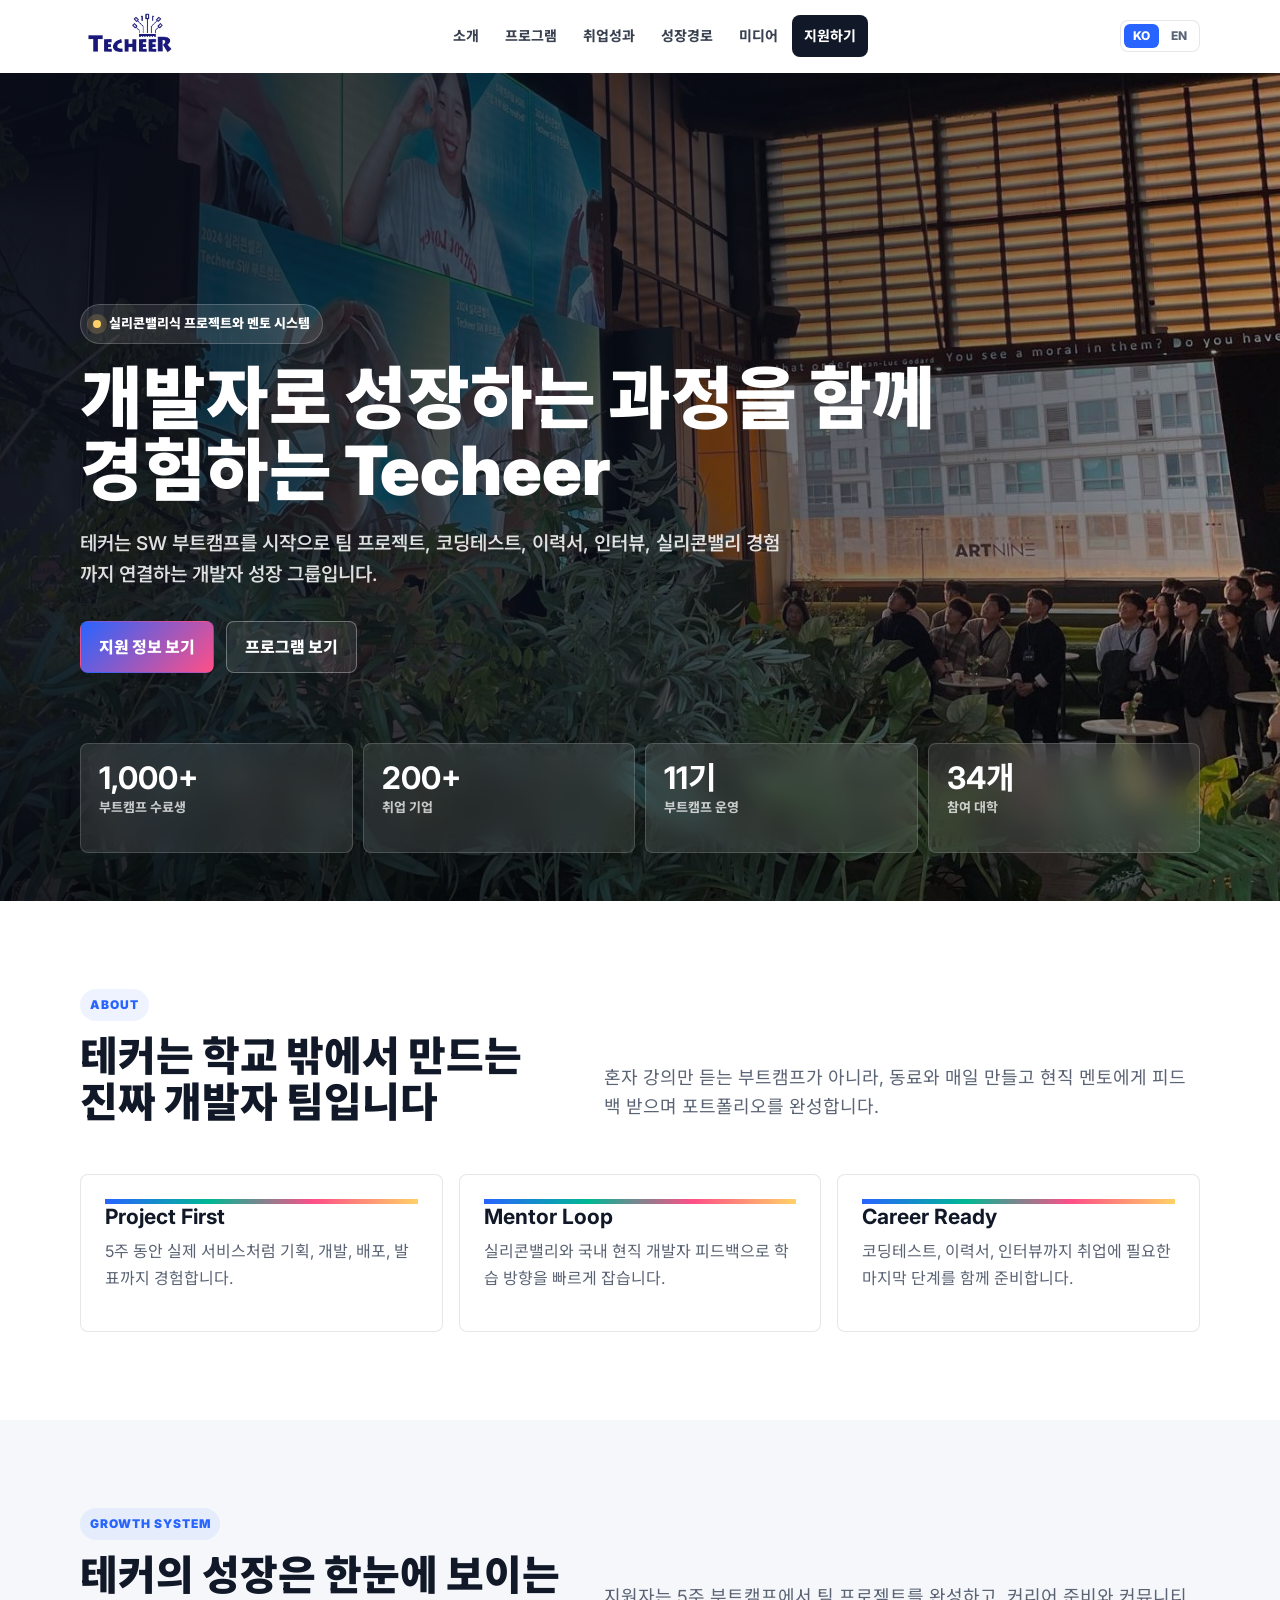
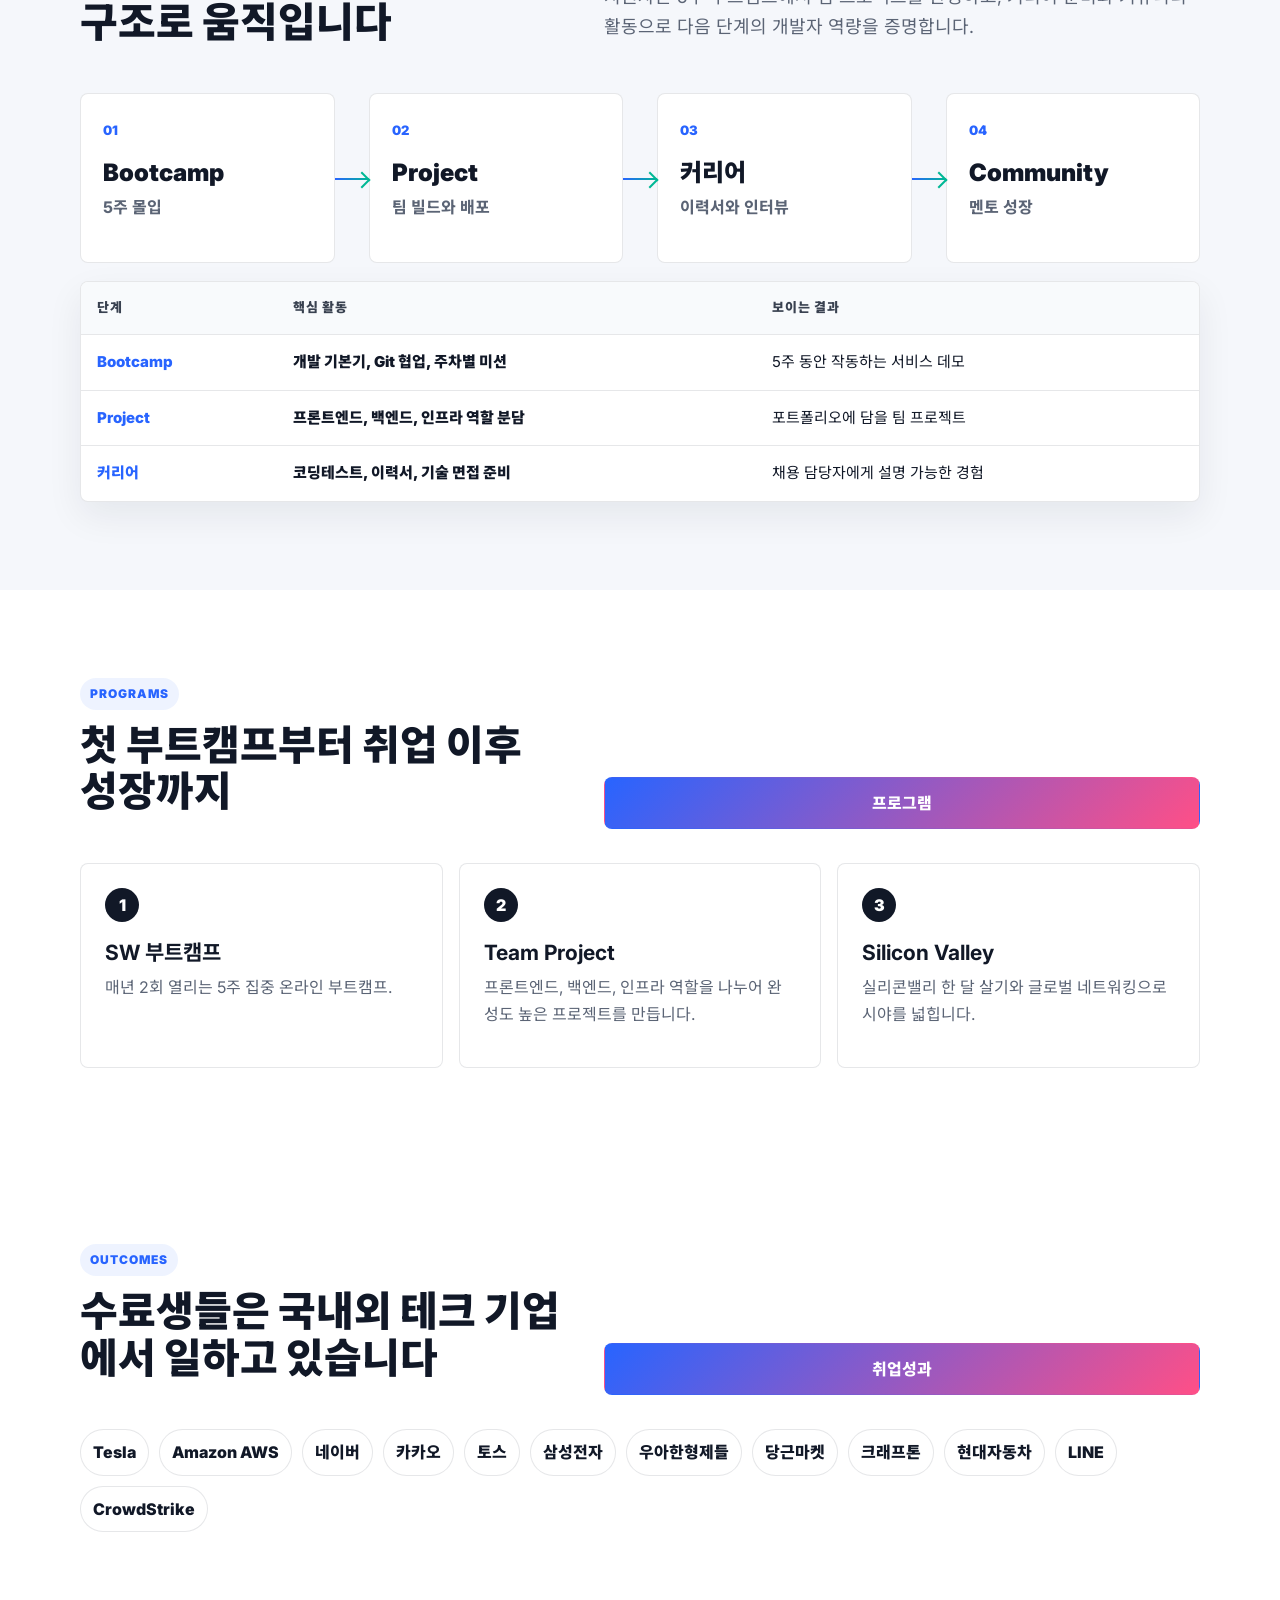
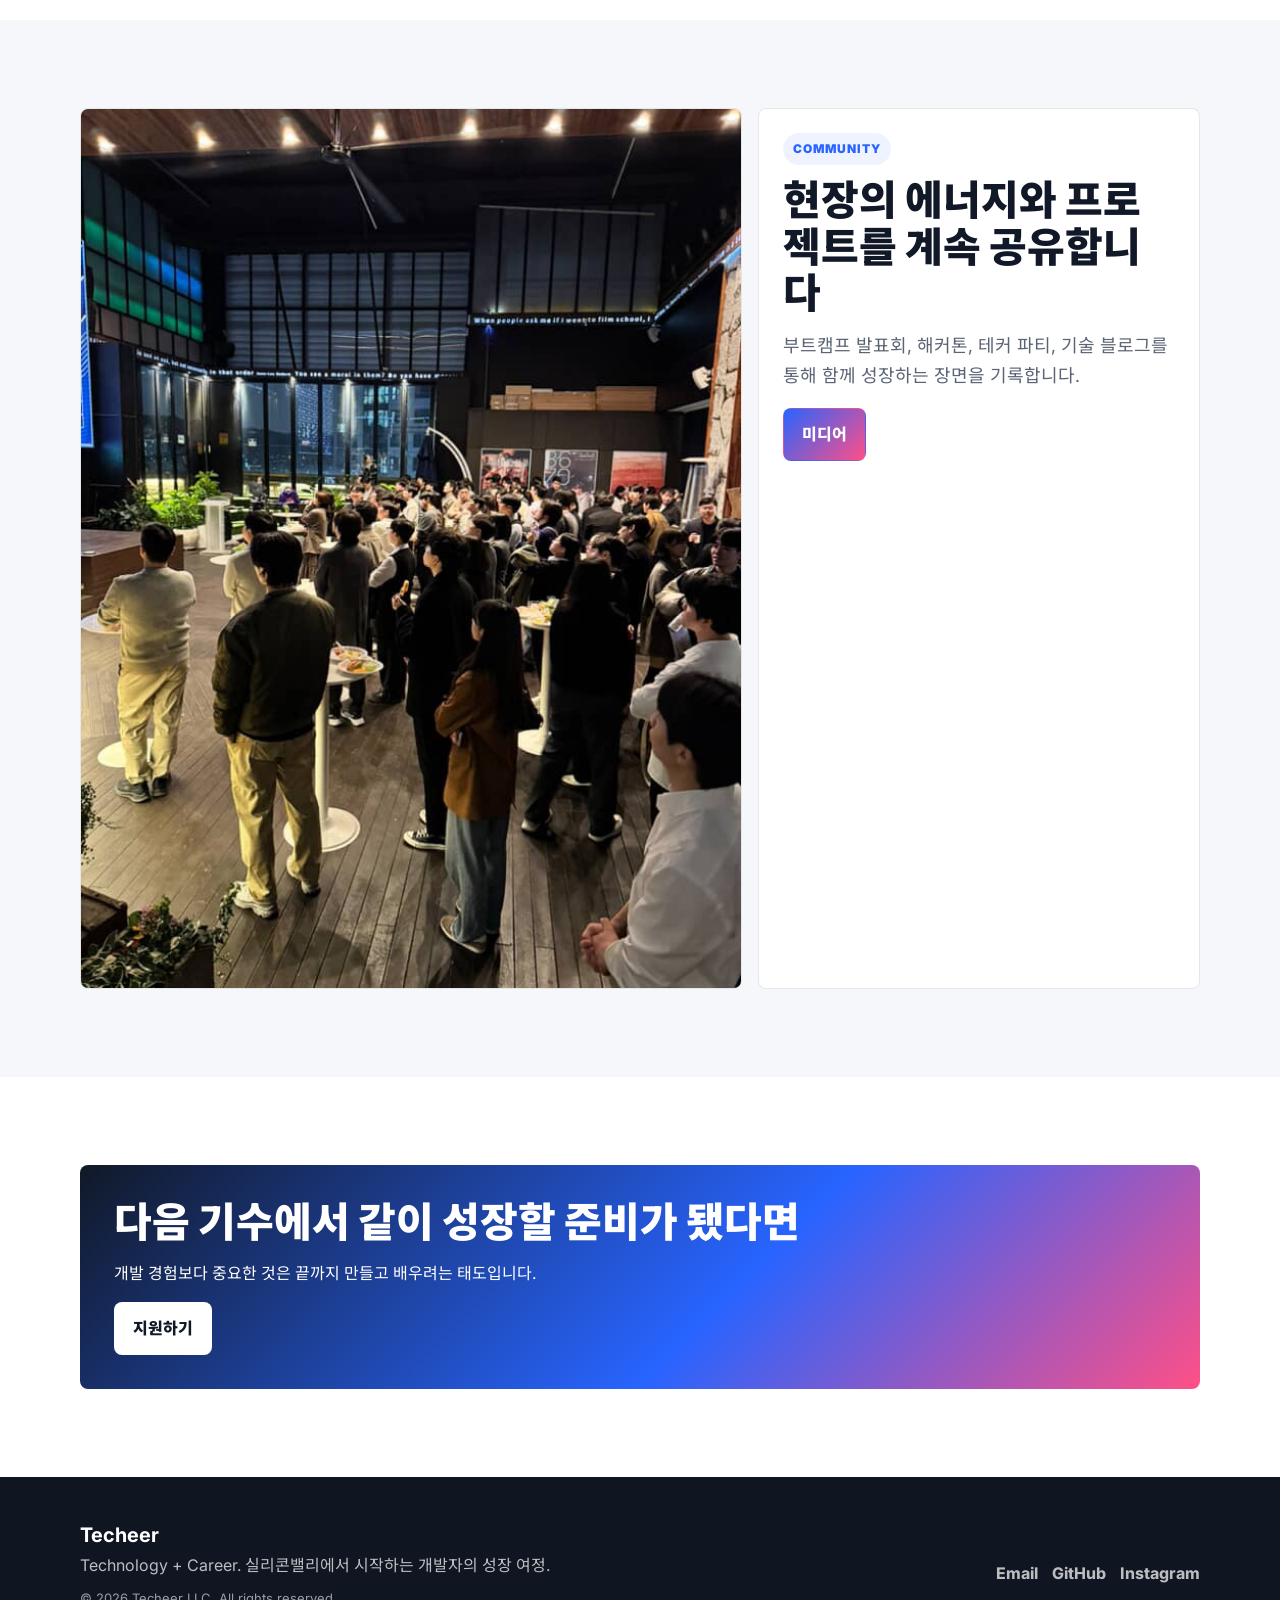
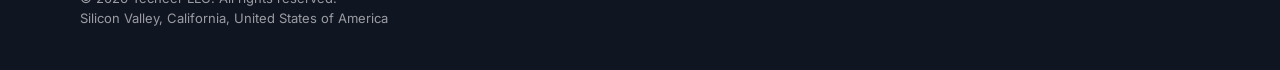
==== commit e6c10c14: "Initial Techeer homepage" ====
--- a/index.html
+++ b/index.html
@@ -1,1120 +1,169 @@
-<!DOCTYPE html>
+<!doctype html>
 <html lang="ko">
 <head>
-  <meta charset="UTF-8">
-  <meta name="viewport" content="width=device-width, initial-scale=1.0">
-  <title>Techeer(테커) | 실리콘밸리 개발자 인큐베이팅 성장 스쿨</title>
-  <meta name="description" content="실리콘밸리에서 직접 운영하는 개발자 인큐베이팅 프로그램. 5주 집중 SW부트캠프, 팀 프로젝트, 해커톤, 실리콘밸리 한 달 살기까지 — 1000명 이상의 수료생을 배출한 코딩 성장 스쿨.">
-  <link rel="icon" type="image/png" href="assets/techeer-logo.png">
+  <meta charset="utf-8">
+  <meta name="viewport" content="width=device-width, initial-scale=1">
+  <title>Techeer | 실리콘밸리 성장 코딩스쿨</title>
+  <meta name="description" content="실리콘밸리식 프로젝트와 멘토 시스템으로 운영되는 개발자 성장 코딩스쿨 Techeer">
   <link rel="preconnect" href="https://fonts.googleapis.com">
   <link rel="preconnect" href="https://fonts.gstatic.com" crossorigin>
-  <link href="https://fonts.googleapis.com/css2?family=Inter:wght@300;400;500;600;700;800;900&family=Noto+Sans+KR:wght@300;400;500;600;700;800;900&display=swap" rel="stylesheet">
+  <link href="https://fonts.googleapis.com/css2?family=Inter:wght@400;550;700;800;900&amp;family=Noto+Sans+KR:wght@400;500;700;800;900&amp;display=swap" rel="stylesheet">
   <link rel="stylesheet" href="styles.css">
+  <script src="site.js" defer></script>
 </head>
 <body>
-  <!-- Navigation -->
-  <nav class="nav" id="nav">
-    <div class="nav-container">
-      <a href="#" class="nav-logo">
-        <img src="assets/techeer-logo.png" alt="Techeer" class="nav-logo-img">
-      </a>
-      <div class="nav-links" id="navLinks">
-        <a href="#about" class="nav-link" data-i18n="nav.about">소개</a>
-        <a href="#programs" class="nav-link" data-i18n="nav.programs">프로그램</a>
-        <a href="#media" class="nav-link" data-i18n="nav.media">미디어</a>
-        <a href="#journey" class="nav-link" data-i18n="nav.journey">성장 여정</a>
-        <a href="#videos" class="nav-link" data-i18n="nav.videos">영상</a>
-        <a href="#contact" class="nav-link nav-link--cta" data-i18n="nav.contact">문의하기</a>
+  <header class="site-header">
+    <nav class="nav container" aria-label="Main navigation">
+      <a class="brand" href="index.html"><img src="assets/techeer-logo.png" alt="Techeer"></a>
+      <div class="nav-links" data-nav-links>
+        <a class="nav-link" data-page="about" href="about.html" data-i18n="nav.about">소개</a>
+        <a class="nav-link" data-page="programs" href="programs.html" data-i18n="nav.programs">프로그램</a>
+        <a class="nav-link" data-page="results" href="results.html" data-i18n="nav.results">취업성과</a>
+        <a class="nav-link" data-page="path" href="path.html" data-i18n="nav.path">성장경로</a>
+        <a class="nav-link" data-page="media" href="media.html" data-i18n="nav.media">미디어</a>
+        <a class="nav-link cta" data-page="apply" href="apply.html" data-i18n="nav.apply">지원하기</a>
       </div>
-      <div class="lang-toggle" id="langToggle">
-        <button class="lang-btn active" data-lang="ko">KO</button>
-        <button class="lang-btn" data-lang="en">EN</button>
+      <div class="nav-tools">
+        <div class="lang-switch" aria-label="Language">
+          <button type="button" data-lang="ko">KO</button>
+          <button type="button" data-lang="en">EN</button>
+        </div>
+        <button class="menu-button" type="button" data-menu-button aria-label="Open menu">≡</button>
       </div>
-      <button class="nav-toggle" id="navToggle" aria-label="메뉴 열기">
-        <span></span>
-        <span></span>
-        <span></span>
-      </button>
-    </div>
-  </nav>
+    </nav>
+  </header>
 
-  <!-- Hero Section -->
-  <section class="hero" id="hero">
-    <div class="hero-bg">
-      <div class="hero-image" style="background-image: url('assets/hero-cover.jpg');"></div>
-      <div class="hero-gradient"></div>
-      <div class="hero-grid"></div>
-      <div class="hero-particles" id="particles"></div>
-    </div>
-    <div class="hero-content">
-      <div class="hero-badge animate-on-scroll">
-        <span class="badge-dot"></span>
-        <span data-i18n="hero.badge">SW부트캠프 12기 — 2026년 6월 개설 예정</span>
-      </div>
-      <h1 class="hero-title animate-on-scroll" data-i18n="hero.title">
-        실리콘밸리 개발자<br>
-        <span class="hero-title--accent">인큐베이팅 성장 스쿨</span>
-      </h1>
-      <p class="hero-subtitle animate-on-scroll" data-i18n="hero.subtitle">
-        Technology + Career = <strong>Techeer(테커)</strong><br>
-        실리콘밸리에서 직접 운영하는 실리콘밸리식 프로젝트와 멘토 시스템으로<br>
-        함께 경험하고 성장하는 개발자 인큐베이팅 프로그램
-      </p>
-      <div class="hero-actions animate-on-scroll">
-        <a href="#contact" class="btn btn--primary btn--lg">
-          <span data-i18n="hero.cta1">문의하기</span>
-          <svg width="20" height="20" viewBox="0 0 24 24" fill="none" stroke="currentColor" stroke-width="2" stroke-linecap="round" stroke-linejoin="round"><path d="M5 12h14"/><path d="m12 5 7 7-7 7"/></svg>
-        </a>
-        <a href="#programs" class="btn btn--ghost btn--lg">
-          <span data-i18n="hero.cta2">프로그램 살펴보기</span>
-        </a>
-      </div>
-      <div class="hero-stats animate-on-scroll">
-        <div class="stat">
-          <span class="stat-number" data-count="1000">0</span><span class="stat-plus">+</span>
-          <span class="stat-label" data-i18n="hero.stat1.label">부트캠프 수료생</span>
+  <main>
+    <section class="hero">
+      <div class="hero-inner container">
+        <p class="eyebrow"><span class="dot"></span><span data-i18n="hero.badge">실리콘밸리식 프로젝트와 멘토 시스템</span></p>
+        <h1 data-i18n="hero.title">개발자로 성장하는 과정을 함께 경험하는 Techeer</h1>
+        <p class="hero-copy" data-i18n="hero.copy">테커는 SW 부트캠프를 시작으로 팀 프로젝트, 코딩테스트, 이력서, 인터뷰, 실리콘밸리 경험까지 연결하는 개발자 성장 그룹입니다.</p>
+        <div class="actions">
+          <a class="button primary" href="apply.html" data-i18n="hero.cta">지원 정보 보기</a>
+          <a class="button secondary" href="programs.html" data-i18n="hero.secondary">프로그램 보기</a>
         </div>
-        <div class="stat-divider"></div>
-        <div class="stat">
-          <span class="stat-number" data-count="11">0</span><span class="stat-plus" data-i18n="hero.stat2.suffix">기</span>
-          <span class="stat-label" data-i18n="hero.stat2.label">부트캠프 운영</span>
-        </div>
-        <div class="stat-divider"></div>
-        <div class="stat">
-          <span class="stat-number" data-count="34">0</span><span class="stat-plus" data-i18n="hero.stat3.suffix">개</span>
-          <span class="stat-label" data-i18n="hero.stat3.label">참여 대학</span>
+        <div class="hero-strip" data-animate>
+          <div class="stat"><strong>1,000+</strong><span data-i18n="stats.students">부트캠프 수료생</span></div>
+          <div class="stat"><strong>200+</strong><span data-i18n="stats.companies">취업 기업</span></div>
+          <div class="stat"><strong>11기</strong><span data-i18n="stats.cohorts">부트캠프 운영</span></div>
+          <div class="stat"><strong>34개</strong><span data-i18n="stats.schools">참여 대학</span></div>
         </div>
       </div>
-    </div>
-    <div class="hero-scroll">
-      <span data-i18n="hero.scroll">스크롤</span>
-      <div class="hero-scroll-line"></div>
-    </div>
-  </section>
+    </section>
 
-  <!-- Recruitment Status Banner -->
-  <section class="recruitment-banner section" id="recruitment">
-    <div class="container">
-      <div class="recruitment-card animate-on-scroll">
-        <div class="recruitment-content">
-          <div class="recruitment-status">
-            <span class="recruitment-badge closed" data-i18n="recruit.badge">모집 마감</span>
-          </div>
-          <h2 class="recruitment-title" data-i18n="recruit.title">테커 SW 부트캠프</h2>
-          <div class="recruitment-info">
-            <p data-i18n="recruit.line1"><strong>부트캠프 11기</strong> 프로그램은 2026년 1월 31일까지 진행되었습니다.</p>
-            <p data-i18n="recruit.line2"><strong>부트캠프 12기</strong> 프로그램은 2026년 6월에 진행 예정입니다.</p>
-          </div>
-          <p class="recruitment-note" data-i18n="recruit.note">현재 모집중인 프로그램은 없습니다. 12기 모집이 시작되면 공지할 예정입니다.</p>
-          <a href="#contact" class="btn btn--primary btn--md recruitment-btn">
-            <span data-i18n="recruit.btn">12기 알림 신청하기</span>
-            <svg width="18" height="18" viewBox="0 0 24 24" fill="none" stroke="currentColor" stroke-width="2" stroke-linecap="round" stroke-linejoin="round"><path d="M18 8A6 6 0 0 0 6 8c0 7-3 9-3 9h18s-3-2-3-9"/><path d="M13.73 21a2 2 0 0 1-3.46 0"/></svg>
-          </a>
+    <section class="section">
+      <div class="container section-head" data-animate>
+        <div>
+          <span class="tag">About</span>
+          <h2 data-i18n="home.about.title">테커는 학교 밖에서 만드는 진짜 개발자 팀입니다</h2>
         </div>
-        <div class="recruitment-poster">
-          <img src="assets/bootcamp-poster.png" alt="테커 SW 부트캠프 홍보 포스터" loading="lazy">
+        <p class="lead" data-i18n="home.about.copy">혼자 강의만 듣는 부트캠프가 아니라, 동료와 매일 만들고 현직 멘토에게 피드백 받으며 포트폴리오를 완성합니다.</p>
+      </div>
+      <div class="container grid three">
+        <article class="card pad" data-animate><div class="accent"></div><h3>Project First</h3><p>5주 동안 실제 서비스처럼 기획, 개발, 배포, 발표까지 경험합니다.</p></article>
+        <article class="card pad" data-animate><div class="accent"></div><h3>Mentor Loop</h3><p>실리콘밸리와 국내 현직 개발자 피드백으로 학습 방향을 빠르게 잡습니다.</p></article>
+        <article class="card pad" data-animate><div class="accent"></div><h3>Career Ready</h3><p>코딩테스트, 이력서, 인터뷰까지 취업에 필요한 마지막 단계를 함께 준비합니다.</p></article>
+      </div>
+    </section>
+
+    <section class="section soft">
+      <div class="container section-head" data-animate>
+        <div>
+          <span class="tag">Growth System</span>
+          <h2>테커의 성장은 한눈에 보이는 구조로 움직입니다</h2>
+        </div>
+        <p class="lead">지원자는 5주 부트캠프에서 팀 프로젝트를 완성하고, 커리어 준비와 커뮤니티 활동으로 다음 단계의 개발자 역량을 증명합니다.</p>
+      </div>
+      <div class="container growth-visual" data-animate>
+        <div class="growth-diagram" aria-label="Techeer growth flow">
+          <div class="growth-step"><span>01</span><strong>Bootcamp</strong><em>5주 몰입</em></div>
+          <div class="growth-connector"></div>
+          <div class="growth-step"><span>02</span><strong>Project</strong><em>팀 빌드와 배포</em></div>
+          <div class="growth-connector"></div>
+          <div class="growth-step"><span>03</span><strong>Career</strong><em>이력서와 인터뷰</em></div>
+          <div class="growth-connector"></div>
+          <div class="growth-step"><span>04</span><strong>Community</strong><em>멘토 성장</em></div>
+        </div>
+        <div class="table-wrap growth-table-wrap">
+          <table class="placement-table growth-table">
+            <thead>
+              <tr>
+                <th>단계</th>
+                <th>핵심 활동</th>
+                <th>보이는 결과</th>
+              </tr>
+            </thead>
+            <tbody>
+              <tr>
+                <td>Bootcamp</td>
+                <td>개발 기본기, Git 협업, 주차별 미션</td>
+                <td>5주 동안 작동하는 서비스 데모</td>
+              </tr>
+              <tr>
+                <td>Project</td>
+                <td>프론트엔드, 백엔드, 인프라 역할 분담</td>
+                <td>포트폴리오에 담을 팀 프로젝트</td>
+              </tr>
+              <tr>
+                <td>Career</td>
+                <td>코딩테스트, 이력서, 기술 면접 준비</td>
+                <td>채용 담당자에게 설명 가능한 경험</td>
+              </tr>
+            </tbody>
+          </table>
         </div>
       </div>
-    </div>
-  </section>
+    </section>
 
-  <!-- ============ PHASE 1: 이게 뭐지? (소개 & 신뢰) ============ -->
+    <section class="section">
+      <div class="container section-head" data-animate>
+        <div><span class="tag">Programs</span><h2 data-i18n="home.programs.title">첫 부트캠프부터 취업 이후 성장까지</h2></div>
+        <a class="button primary" href="programs.html" data-i18n="nav.programs">프로그램</a>
+      </div>
+      <div class="container grid three">
+        <article class="card pad program-card" data-animate><span class="num">1</span><h3>SW Bootcamp</h3><p>매년 2회 열리는 5주 집중 온라인 부트캠프.</p></article>
+        <article class="card pad program-card" data-animate><span class="num">2</span><h3>Team Project</h3><p>프론트엔드, 백엔드, 인프라 역할을 나누어 완성도 높은 프로젝트를 만듭니다.</p></article>
+        <article class="card pad program-card" data-animate><span class="num">3</span><h3>Silicon Valley</h3><p>실리콘밸리 한 달 살기와 글로벌 네트워킹으로 시야를 넓힙니다.</p></article>
+      </div>
+    </section>
 
-  <!-- About Section -->
-  <section class="about section" id="about">
-    <div class="container">
-      <div class="section-header animate-on-scroll">
-        <span class="section-tag" data-i18n="about.tag">About Us</span>
-        <h2 class="section-title" data-i18n="about.title"><span class="text-accent">Technology + Career</span> = Techeer</h2>
-        <p class="section-desc" data-i18n="about.desc">
-          테커는 SW부트캠프를 통해 선발하고 단계별 인큐베이팅으로<br>
-          "함께 경험하고 성장하는 개발자 그룹"입니다.<br>
-          상위권 대학 X, 스펙 X, <strong>실력 O</strong>으로 평가받자는 목표로 전체 프로그램을 구성합니다.
-        </p>
+    <section class="section">
+      <div class="container section-head" data-animate>
+        <div><span class="tag">Outcomes</span><h2 data-i18n="home.results.title">수료생들은 국내외 테크 기업에서 일하고 있습니다</h2></div>
+        <a class="button primary" href="results.html" data-i18n="nav.results">취업성과</a>
       </div>
-      <div class="about-grid">
-        <div class="about-card animate-on-scroll">
-          <div class="about-card-icon">
-            <svg width="32" height="32" viewBox="0 0 24 24" fill="none" stroke="currentColor" stroke-width="1.5" stroke-linecap="round" stroke-linejoin="round"><circle cx="12" cy="12" r="10"/><path d="M12 2a14.5 14.5 0 0 0 0 20 14.5 14.5 0 0 0 0-20"/><path d="M2 12h20"/></svg>
-          </div>
-          <h3 class="about-card-title" data-i18n="about.card1.title">실리콘밸리 직접 운영</h3>
-          <p class="about-card-desc" data-i18n="about.card1.desc">미국 캘리포니아, 실리콘밸리에 LLC로 정식 등록된 코딩교육기업. 실리콘밸리에서 직접 운영하는 개발기술과 실전 코딩, 커리어 개발 프로그램입니다.</p>
-        </div>
-        <div class="about-card animate-on-scroll">
-          <div class="about-card-icon">
-            <svg width="32" height="32" viewBox="0 0 24 24" fill="none" stroke="currentColor" stroke-width="1.5" stroke-linecap="round" stroke-linejoin="round"><path d="M17 21v-2a4 4 0 0 0-4-4H5a4 4 0 0 0-4 4v2"/><circle cx="9" cy="7" r="4"/><path d="M23 21v-2a4 4 0 0 0-3-3.87"/><path d="M16 3.13a4 4 0 0 1 0 7.75"/></svg>
-          </div>
-          <h3 class="about-card-title" data-i18n="about.card2.title">End-to-End 코딩 집중</h3>
-          <p class="about-card-desc" data-i18n="about.card2.desc">AI, 메타버스, 블록체인이 아닌 — End-to-End 코딩 능력 향상에 집중. 팀 프로젝트와 코드 리뷰를 통해 현업에서 바로 통하는 개발 역량을 쌓습니다.</p>
-        </div>
-        <div class="about-card animate-on-scroll">
-          <div class="about-card-icon">
-            <svg width="32" height="32" viewBox="0 0 24 24" fill="none" stroke="currentColor" stroke-width="1.5" stroke-linecap="round" stroke-linejoin="round"><path d="M22 11.08V12a10 10 0 1 1-5.93-9.14"/><polyline points="22 4 12 14.01 9 11.01"/></svg>
-          </div>
-          <h3 class="about-card-title" data-i18n="about.card3.title">네카라쿠배당토 취업</h3>
-          <p class="about-card-desc" data-i18n="about.card3.desc">"테커인 모두 네·카·라·쿠·배·당·토에 갑시다." 포트폴리오 프로젝트, 코딩테스트, 이력서, 인터뷰까지 — 취업에 초점을 맞춘 활동으로 커리어를 완성합니다.</p>
+      <div class="container company-cloud" data-animate>
+        <span>Tesla</span><span>Amazon AWS</span><span>네이버</span><span>카카오</span><span>토스</span><span>삼성전자</span><span>우아한형제들</span><span>당근마켓</span><span>크래프톤</span><span>현대자동차</span><span>LINE</span><span>CrowdStrike</span>
+      </div>
+    </section>
+
+    <section class="section soft">
+      <div class="container media-grid" data-animate>
+        <div class="card"><img class="feature-image" src="assets/events/party-2025-wide.png" alt="Techeer party"></div>
+        <div class="card pad">
+          <span class="tag">Community</span>
+          <h2 data-i18n="home.media.title">현장의 에너지와 프로젝트를 계속 공유합니다</h2>
+          <p class="lead">부트캠프 발표회, 해커톤, 테커 파티, 기술 블로그를 통해 함께 성장하는 장면을 기록합니다.</p>
+          <a class="button primary" href="media.html" data-i18n="nav.media">미디어</a>
         </div>
       </div>
-    </div>
-  </section>
+    </section>
 
-  <!-- TTimes Featured Video Section -->
-  <section class="featured-video section" id="ttimes">
-    <div class="container">
-      <div class="featured-video-layout">
-        <div class="featured-video-embed animate-on-scroll">
-          <div class="video-wrapper youtube-lazy" data-video-id="rTgnPSW3-IU" data-video-start="60">
-            <img class="youtube-thumb" src="https://img.youtube.com/vi/rTgnPSW3-IU/hqdefault.jpg" alt="머니투데이 티타임즈 - 테커 소개 영상" loading="lazy">
-            <button class="youtube-play-btn" aria-label="Play video">
-              <svg width="68" height="48" viewBox="0 0 68 48"><path d="M66.52 7.74c-.78-2.93-2.49-5.41-5.42-6.19C55.79.13 34 0 34 0S12.21.13 6.9 1.55C3.97 2.33 2.27 4.81 1.48 7.74.06 13.05 0 24 0 24s.06 10.95 1.48 16.26c.78 2.93 2.49 5.41 5.42 6.19C12.21 47.87 34 48 34 48s21.79-.13 27.1-1.55c2.93-.78 4.64-3.26 5.42-6.19C67.94 34.95 68 24 68 24s-.06-10.95-1.48-16.26z" fill="red"/><path d="M45 24L27 14v20" fill="white"/></svg>
-            </button>
-          </div>
-        </div>
-        <div class="featured-video-info animate-on-scroll">
-          <span class="section-tag" data-i18n="ttimes.tag">머니투데이 · 티타임즈</span>
-          <h2 class="featured-video-title" data-i18n="ttimes.title">테커 소개 영상</h2>
-          <p class="featured-video-desc" data-i18n="ttimes.desc">
-            SKY 출신이 아니어도 전문성 있는 SW엔지니어로 성장하기 위한 코딩교육 플랫폼으로 성장하고 있습니다.
-          </p>
-          <p class="featured-video-cta-text" data-i18n="ttimes.cta.text">테커가 왜 생겨났는지 궁금하다면, 영상을 참고하세요!</p>
-          <a href="https://www.youtube.com/watch?v=rTgnPSW3-IU&t=60s" target="_blank" rel="noopener noreferrer" class="btn btn--primary btn--lg">
-            <span data-i18n="ttimes.btn">YouTube에서 보기</span>
-            <svg width="20" height="20" viewBox="0 0 24 24" fill="none" stroke="currentColor" stroke-width="2" stroke-linecap="round" stroke-linejoin="round"><path d="M18 13v6a2 2 0 0 1-2 2H5a2 2 0 0 1-2-2V8a2 2 0 0 1 2-2h6"/><polyline points="15 3 21 3 21 9"/><line x1="10" y1="14" x2="21" y2="3"/></svg>
-          </a>
-        </div>
+    <section class="section">
+      <div class="container apply-panel" data-animate>
+        <h2 data-i18n="cta.title">다음 기수에서 같이 성장할 준비가 됐다면</h2>
+        <p data-i18n="cta.copy">개발 경험보다 중요한 것은 끝까지 만들고 배우려는 태도입니다.</p>
+        <a class="button light" href="apply.html" data-i18n="cta.button">지원하기</a>
       </div>
-    </div>
-  </section>
+    </section>
+  </main>
 
-  <!-- ============ PHASE 1.5: 미디어 신뢰 ============ -->
-
-  <!-- Media / Press Section -->
-  <section class="media section" id="media">
-    <div class="container">
-      <div class="section-header animate-on-scroll">
-        <span class="section-tag" data-i18n="media.tag">In The Press</span>
-        <h2 class="section-title" data-i18n="media.title">미디어에서 본 <span class="text-accent">Techeer</span></h2>
-        <p class="section-desc" data-i18n="media.desc">포춘코리아, 머니투데이 티타임즈 등 주요 매체에서 주목한 테커의 이야기</p>
-      </div>
-      <div class="media-grid">
-        <!-- Fortune Korea -->
-        <a href="https://www.fortunekorea.co.kr/news/articleView.html?idxno=39575" target="_blank" rel="noopener noreferrer" class="media-card media-card--featured animate-on-scroll">
-          <div class="media-card-badge">포춘코리아 VISION REPORT</div>
-          <div class="media-card-thumb">
-            <img src="https://cdn.fortunekorea.co.kr/news/thumbnail/202407/39575_30002_1033_v150.jpg" alt="포춘코리아 테커 기사">
-          </div>
-          <div class="media-card-content">
-            <h3 data-i18n="media.fortune.title">자발성을 설계하는 엔지니어</h3>
-            <p data-i18n="media.fortune.desc">"지방대에서 실리콘밸리까지. 박상현 대표는 자신의 커리어를 제자들도 재현할 수 있다고 믿었다. 기꺼이 경쟁하고 이기겠다는 호승심을, 그는 재생산하는 데 성공하고 있다."</p>
-            <span class="media-card-source" data-i18n="media.fortune.source">포춘코리아 디지털 뉴스 · 문상덕 기자</span>
-          </div>
-        </a>
-        <!-- TTimes Video -->
-        <div class="media-card animate-on-scroll media-card--video" data-video-id="kuqpf4YPuds">
-          <div class="media-card-badge">머니투데이 티타임즈</div>
-          <div class="media-card-thumb media-card-thumb--video">
-            <img src="https://i.ytimg.com/vi/kuqpf4YPuds/maxresdefault.jpg" alt="티타임즈 테커 소개 영상">
-            <div class="play-icon">
-              <svg width="48" height="48" viewBox="0 0 24 24" fill="white"><polygon points="5 3 19 12 5 21 5 3"/></svg>
-            </div>
-          </div>
-          <div class="media-card-content">
-            <h3 data-i18n="media.ttimes1.title">"저, 여러분은 생각도 못할 대학 출신입니다"</h3>
-            <p data-i18n="media.ttimes1.desc">SKY 출신이 아니어도 전문성 있는 SW엔지니어로 성장하기 위한 코딩교육 플랫폼. 테커가 왜 생겨났는지 궁금하다면!</p>
-            <span class="media-card-source">YouTube · 머니투데이 TTimes</span>
-          </div>
-        </div>
-        <!-- TTimes Interview -->
-        <div class="media-card animate-on-scroll media-card--video" data-video-id="sKMGiMBQ5DA">
-          <div class="media-card-badge">티타임즈 인터뷰</div>
-          <div class="media-card-thumb media-card-thumb--video">
-            <img src="https://i.ytimg.com/vi/sKMGiMBQ5DA/maxresdefault.jpg" alt="티타임즈 테커 인터뷰 2024">
-            <div class="play-icon">
-              <svg width="48" height="48" viewBox="0 0 24 24" fill="white"><polygon points="5 3 19 12 5 21 5 3"/></svg>
-            </div>
-          </div>
-          <div class="media-card-content">
-            <h3 data-i18n="media.ttimes2.title">테커 SW부트캠프 인터뷰 (2024 여름)</h3>
-            <p data-i18n="media.ttimes2.desc">실리콘밸리에서 직접 운영하는 코딩 성장 스쿨의 최신 인터뷰 영상</p>
-            <span class="media-card-source">YouTube · 티타임즈</span>
-          </div>
-        </div>
-      </div>
-    </div>
-  </section>
-
-  <!-- ============ PHASE 2: 뭘 하게 되지? (프로그램 & 커리큘럼) ============ -->
-
-  <!-- Programs Section -->
-  <section class="programs section" id="programs">
-    <div class="container">
-      <div class="section-header animate-on-scroll">
-        <span class="section-tag" data-i18n="programs.tag">Programs</span>
-        <h2 class="section-title" data-i18n="programs.title">테커 <span class="text-accent">활동 프로그램</span></h2>
-        <p class="section-desc" data-i18n="programs.desc">
-          5주 집중 SW부트캠프부터 실리콘밸리 한 달 살기까지 — 개발자 성장의 모든 것
-        </p>
-      </div>
-      <div class="programs-grid">
-        <div class="program-card animate-on-scroll">
-          <div class="program-card-number">01</div>
-          <div class="program-card-content">
-            <h3 class="program-card-title" data-i18n="programs.1.title">SW 부트캠프 (5주 집중)</h3>
-            <p class="program-card-desc" data-i18n="programs.1.desc">매년 2회 개설되는 5주간의 집중 온라인 부트캠프. 2020년부터 현재 11기까지 운영하며 1,000여 명의 수료생을 배출했습니다. 고성과자에 한해 테커 회원으로 선발됩니다.</p>
-            <ul class="program-card-tags">
-              <li>5주 집중</li>
-              <li>매년 2회</li>
-              <li>온라인</li>
-              <li>1000+ 수료생</li>
-            </ul>
-          </div>
-        </div>
-        <div class="program-card animate-on-scroll">
-          <div class="program-card-number">02</div>
-          <div class="program-card-content">
-            <h3 class="program-card-title" data-i18n="programs.2.title">팀별 프로젝트 & 스터디</h3>
-            <p class="program-card-desc" data-i18n="programs.2.desc">누구나 주제를 선정해 팀을 모집하여 활동할 수 있습니다. 프론트엔드·백엔드·인프라·AI 등 실무 직무별 역할을 나누어 실제 서비스 수준의 프로젝트를 진행하고, 코드 리뷰와 Git 협업을 통해 현업 개발 문화를 체득합니다.</p>
-            <ul class="program-card-tags">
-              <!-- Frontend -->
-              <li>React</li>
-              <li>Next.js</li>
-              <li>TypeScript</li>
-              <!-- Backend -->
-              <li>Spring Boot</li>
-              <li>Node.js</li>
-              <li>NestJS</li>
-              <li>FastAPI</li>
-              <!-- Infra / DevOps -->
-              <li>Docker</li>
-              <li>AWS</li>
-              <li>CI/CD</li>
-              <!-- AI / Data -->
-              <li>Python</li>
-              <li>AI/LLM</li>
-              <!-- Mobile -->
-              <li>Flutter</li>
-              <li>Kotlin</li>
-              <!-- Practices -->
-              <li>코드 리뷰</li>
-              <li>Git 협업</li>
-            </ul>
-          </div>
-        </div>
-        <div class="program-card animate-on-scroll">
-          <div class="program-card-number">03</div>
-          <div class="program-card-content">
-            <h3 class="program-card-title" data-i18n="programs.3.title">해커톤</h3>
-            <p class="program-card-desc" data-i18n="programs.3.desc">무박 2일의 프로그램을 통해 참여자들에게 다양한 가능성을 제시하는 코딩 대회. 빠른 프로토타이핑과 발표 역량을 키웁니다.</p>
-            <ul class="program-card-tags">
-              <li>무박 2일</li>
-              <li>프로토타이핑</li>
-              <li>팀워크</li>
-              <li>발표</li>
-            </ul>
-          </div>
-        </div>
-        <div class="program-card animate-on-scroll">
-          <div class="program-card-number">04</div>
-          <div class="program-card-content">
-            <h3 class="program-card-title" data-i18n="programs.4.title">이력서 & 코딩 인터뷰 클리닉</h3>
-            <p class="program-card-desc" data-i18n="programs.4.desc">이력서 클리닉을 통해 실질적 취업에 도움을 주고, 코딩 인터뷰를 체계적으로 준비합니다. 코딩테스트, 이력서, 인터뷰를 완성합니다.</p>
-            <ul class="program-card-tags">
-              <li>이력서</li>
-              <li>포트폴리오</li>
-              <li>코딩테스트</li>
-              <li>기술 면접</li>
-            </ul>
-          </div>
-        </div>
-        <div class="program-card animate-on-scroll">
-          <div class="program-card-number">05</div>
-          <div class="program-card-content">
-            <h3 class="program-card-title" data-i18n="programs.5.title">실리콘밸리 한 달 살기</h3>
-            <p class="program-card-desc" data-i18n="programs.5.desc">2021년부터 매년 운영 중 (현재 10기수까지 완료). CES쇼 참관, 빅테크 기업 탐방, 현지 엔지니어 네트워킹, 부트캠프 병행 및 그룹 스터디를 진행합니다.</p>
-            <ul class="program-card-tags">
-              <li>CES</li>
-              <li>Apple</li>
-              <li>Google</li>
-              <li>네트워킹</li>
-            </ul>
-          </div>
-        </div>
-        <div class="program-card animate-on-scroll">
-          <div class="program-card-number">06</div>
-          <div class="program-card-content">
-            <h3 class="program-card-title" data-i18n="programs.6.title">실무 기반 기술 세션 & 24시간 줌</h3>
-            <p class="program-card-desc" data-i18n="programs.6.desc">온라인으로 진행되는 최신 실무 기반 기술 세션과, 모든 회원이 만날 수 있는 24시간 줌 운영. 정기 모임과 다양한 학교·회사의 개발자들과 소통합니다.</p>
-            <ul class="program-card-tags">
-              <li>기술 세션</li>
-              <li>24시간 줌</li>
-              <li>네트워킹</li>
-              <li>채용 공유</li>
-            </ul>
-          </div>
-        </div>
-      </div>
-    </div>
-  </section>
-
-  <!-- Journey / Growth Path Section -->
-  <section class="journey section" id="journey">
-    <div class="container">
-      <div class="section-header animate-on-scroll">
-        <span class="section-tag" data-i18n="journey.tag">Growth Path</span>
-        <h2 class="section-title" data-i18n="journey.title">테커와 함께 <span class="text-accent">성장하기</span></h2>
-        <p class="section-desc" data-i18n="journey.desc">SW부트캠프에서 시작하여 전문 개발자로 성장하는 커리어 패스</p>
-      </div>
-      <div class="journey-timeline">
-        <div class="journey-step animate-on-scroll">
-          <div class="journey-step-marker"><span>1</span></div>
-          <div class="journey-step-content">
-            <h3 data-i18n="journey.1.title">SW부트캠프 참가</h3>
-            <p data-i18n="journey.1.desc">매년 2회 개설되는 5주간의 집중 온라인 부트캠프에 참가합니다. 소프트웨어 전문가로 성장할 수 있는 Intensive(집중적인) 경험을 제공합니다.</p>
-          </div>
-        </div>
-        <div class="journey-step animate-on-scroll">
-          <div class="journey-step-marker"><span>2</span></div>
-          <div class="journey-step-content">
-            <h3 data-i18n="journey.2.title">테커 회원 선발</h3>
-            <p data-i18n="journey.2.desc">고성과자에 대한 테커 참여 기회 제공. SW부트캠프 참가자에 한해 테커 회원으로 가입할 수 있습니다.</p>
-          </div>
-        </div>
-        <div class="journey-step animate-on-scroll">
-          <div class="journey-step-marker"><span>3</span></div>
-          <div class="journey-step-content">
-            <h3 data-i18n="journey.3.title">팀별 프로젝트 수행</h3>
-            <p data-i18n="journey.3.desc">테커 그룹 활동을 통한 팀별 프로젝트 수행 및 개발자 스펙 완성. 완성도 높은 포트폴리오를 만듭니다.</p>
-          </div>
-        </div>
-        <div class="journey-step animate-on-scroll">
-          <div class="journey-step-marker"><span>4</span></div>
-          <div class="journey-step-content">
-            <h3 data-i18n="journey.4.title">코딩테스트·이력서·인터뷰 완성</h3>
-            <p data-i18n="journey.4.desc">코딩테스트, 이력서, 인터뷰를 체계적으로 준비하여 취업을 위한 모든 역량을 갖춥니다.</p>
-          </div>
-        </div>
-        <div class="journey-step animate-on-scroll">
-          <div class="journey-step-marker"><span>5</span></div>
-          <div class="journey-step-content">
-            <h3 data-i18n="journey.5.title">"경력있는 신입" 완성</h3>
-            <p data-i18n="journey.5.desc">인턴쉽, 실리콘밸리 한달살기, 부트캠프 멘토 등의 경험을 통해 "경력있는 신입"으로 거듭납니다.</p>
-          </div>
-        </div>
-        <div class="journey-step animate-on-scroll">
-          <div class="journey-step-marker"><span>6</span></div>
-          <div class="journey-step-content">
-            <h3 data-i18n="journey.6.title">전문 개발자 취업 & 성장</h3>
-            <p data-i18n="journey.6.desc">전문 개발자로 취업과 함께 지속적인 자기개발, 리더쉽 성장을 경험합니다.</p>
-          </div>
-        </div>
-        <div class="journey-step animate-on-scroll">
-          <div class="journey-step-marker"><span>7</span></div>
-          <div class="journey-step-content">
-            <h3 data-i18n="journey.7.title">기업 현장실습 & 인턴 지원</h3>
-            <p data-i18n="journey.7.desc">기업들과 협업을 통한 현장실습, 인턴 지원. 기업은 일체의 Recruiting 비용 없이 검증된 테커 학생들을 채용할 수 있습니다.</p>
-          </div>
-        </div>
-      </div>
-    </div>
-  </section>
-
-  <!-- Education Model / Partners Section -->
-  <section class="edu-model section" id="edu-model">
-    <div class="container">
-      <div class="section-header animate-on-scroll">
-        <span class="section-tag" data-i18n="edu.tag">Education Model</span>
-        <h2 class="section-title" data-i18n="edu.title">테커 단계별 <span class="text-accent">코딩 교육 모델</span></h2>
-        <p class="section-desc" data-i18n="edu.desc">테커 부트캠프는 소프트웨어 전문가로 성장할 수 있는 Intensive(집중적인) 경험을 제공을 목표로 설계되었습니다.</p>
-      </div>
-      <div class="edu-model-table-wrap animate-on-scroll">
-        <table class="edu-model-table">
-          <thead>
-            <tr>
-              <th data-i18n="edu.th.step">단계</th>
-              <th data-i18n="edu.th.program">프로그램</th>
-              <th data-i18n="edu.th.desc">설명</th>
-              <th data-i18n="edu.th.details">주요 내용</th>
-            </tr>
-          </thead>
-          <tbody>
-            <tr class="edu-row" data-step="1">
-              <td>
-                <div class="edu-step-badge">
-                  <span class="edu-step-num">1</span>
-                  <span class="edu-step-label">STEP</span>
-                </div>
-              </td>
-              <td>
-                <span class="edu-program-name" data-i18n="edu.1.title">테커 파트너스</span>
-                <span class="edu-program-sub">Pre-Bootcamp</span>
-              </td>
-              <td data-i18n="edu.1.desc">테커 SW부트캠프 사전 교육 성격의 <strong>전국대학 코딩 동아리</strong>로 테커 멘토단이 직접 운영합니다. 참가에 별도 제한이 없으며, 최소의 비용으로 학교에서 배울 수 없는 기본 기술 교육을 배우는 기회를 제공합니다.</td>
-              <td data-i18n="edu.1.details"><ul><li>매년 2월과 8월에 참가 신청</li><li>부트캠프 전 4개월간 운영</li><li>참여문의: techeer@techeer.net</li></ul></td>
-            </tr>
-            <tr class="edu-row" data-step="2">
-              <td>
-                <div class="edu-step-badge">
-                  <span class="edu-step-num">2</span>
-                  <span class="edu-step-label">STEP</span>
-                </div>
-              </td>
-              <td>
-                <span class="edu-program-name" data-i18n="edu.2.title">테커 SW부트캠프</span>
-                <span class="edu-program-sub">5-Week Intensive</span>
-              </td>
-              <td data-i18n="edu.2.desc">매년 2회 개설되는 <strong>5주간의 집중 온라인 부트캠프</strong>. 다른 활동과 병행이 불가한 몰입형 프로그램으로 1,000여 명의 수료생을 배출했습니다.</td>
-              <td data-i18n="edu.2.details"><ul><li>12기 프로그램: 2026년 6월 예정</li><li>고성과자 테커 회원 선발</li><li>프로젝트 목록: techeerzip.cloud</li></ul></td>
-            </tr>
-            <tr class="edu-row" data-step="3">
-              <td>
-                <div class="edu-step-badge">
-                  <span class="edu-step-num">3</span>
-                  <span class="edu-step-label">STEP</span>
-                </div>
-              </td>
-              <td>
-                <span class="edu-program-name" data-i18n="edu.3.title">테커 그룹 활동</span>
-                <span class="edu-program-sub">Team Activities</span>
-              </td>
-              <td data-i18n="edu.3.desc">선발된 테커 회원으로서 팀 프로젝트, 스터디, 해커톤, 기술 세션 등 <strong>취업에 초점을 맞춘</strong> 다양한 활동을 진행합니다.</td>
-              <td data-i18n="edu.3.details"><ul><li>회원 → 팀 리더 → 멘토 → 디렉터</li><li>리더십 성장 경험 제공</li><li>24시간 줌 & 기술 세션 참여</li></ul></td>
-            </tr>
-            <tr class="edu-row" data-step="4">
-              <td>
-                <div class="edu-step-badge">
-                  <span class="edu-step-num">4</span>
-                  <span class="edu-step-label">STEP</span>
-                </div>
-              </td>
-              <td>
-                <span class="edu-program-name" data-i18n="edu.4.title">취업 준비 클리닉</span>
-                <span class="edu-program-sub">Career Prep</span>
-              </td>
-              <td data-i18n="edu.4.desc">이력서 클리닉과 코딩 인터뷰를 체계적으로 준비하여 코딩테스트, 이력서, 인터뷰를 완성합니다. <strong>"경력있는 신입"</strong>으로 거듭나는 것이 목표입니다.</td>
-              <td data-i18n="edu.4.details"><ul><li>코딩테스트 체계적 준비</li><li>이력서 & 포트폴리오 클리닉</li><li>모의 인터뷰 진행</li></ul></td>
-            </tr>
-            <tr class="edu-row" data-step="5">
-              <td>
-                <div class="edu-step-badge">
-                  <span class="edu-step-num">5</span>
-                  <span class="edu-step-label">STEP</span>
-                </div>
-              </td>
-              <td>
-                <span class="edu-program-name" data-i18n="edu.5.title">실리콘밸리 한 달 살기</span>
-                <span class="edu-program-sub">Silicon Valley</span>
-              </td>
-              <td data-i18n="edu.5.desc">2021년부터 매년 운영 중인 실리콘밸리 현지 프로그램. CES쇼 참관, 빅테크 기업 탐방, 현지 엔지니어 네트워킹 등 <strong>글로벌 경험</strong>을 제공합니다.</td>
-              <td data-i18n="edu.5.details"><ul><li>2021년부터 매년 운영 (현재 10기수)</li><li>CES쇼 참관 & 빅테크 기업 탐방</li><li>현지 엔지니어 네트워킹</li></ul></td>
-            </tr>
-          </tbody>
-        </table>
-      </div>
-    </div>
-  </section>
-
-  <!-- Achievements Section -->
-  <section class="achievements section" id="achievements">
-    <div class="container">
-      <div class="section-header animate-on-scroll">
-        <span class="section-tag" data-i18n="ach.tag">Achievements</span>
-        <h2 class="section-title" data-i18n="ach.title">테커 <span class="text-accent">성과</span></h2>
-        <p class="section-desc" data-i18n="ach.desc">
-          테커는 한국 내 기업과 손잡고 검증된 테커 학생들을 현장실습, 인턴 등으로 채용 지원합니다.<br>
-          테커는 일체의 채용 Recruiting 비용이 없습니다.
-        </p>
-      </div>
-      <h3 class="achievements-subtitle animate-on-scroll" data-i18n="ach.subtitle">부트캠프 수료생 취업 및 테커 멤버 입사 기업</h3>
-      <div class="company-grid animate-on-scroll">
-        <!-- 글로벌 & 영문 기업 -->
-        <span class="company-tag">AB180</span>
-        <span class="company-tag">Amazon - AWS</span>
-        <span class="company-tag">CrowdStrike (실리콘밸리)</span>
-        <span class="company-tag">IBM</span>
-        <span class="company-tag">Jabra (실리콘밸리)</span>
-        <span class="company-tag">KT</span>
-        <span class="company-tag">SAP Korea</span>
-        <span class="company-tag">SSAFY 2명 배출</span>
-        <span class="company-tag">SSG.COM</span>
-        <span class="company-tag">Tesla (실리콘밸리)</span>
-        <!-- 국내 대기업 -->
-        <span class="company-tag">KB국민은행</span>
-        <span class="company-tag">KB금융</span>
-        <span class="company-tag">G마켓</span>
-        <span class="company-tag">SK브로드밴드</span>
-        <span class="company-tag">삼성전자</span>
-        <span class="company-tag">삼성전자 - 모바일</span>
-        <span class="company-tag">삼성메디컬센터</span>
-        <span class="company-tag">현대자동차 AI 연구소</span>
-        <span class="company-tag">현대기아차 AI연구소</span>
-        <span class="company-tag">현대모비스</span>
-        <span class="company-tag">현대오토에버</span>
-        <span class="company-tag">한화비전</span>
-        <span class="company-tag">한화테크윈</span>
-        <span class="company-tag">한국타이어</span>
-        <span class="company-tag">교보생명</span>
-        <span class="company-tag">대웅제약</span>
-        <!-- 테크 기업 -->
-        <span class="company-tag">네이버</span>
-        <span class="company-tag">카카오모빌리티</span>
-        <span class="company-tag">카카오뱅크</span>
-        <span class="company-tag">카카오엔터프라이즈</span>
-        <span class="company-tag">카카오페이증권</span>
-        <span class="company-tag">라인</span>
-        <span class="company-tag">쿠팡</span>
-        <span class="company-tag">당근마켓</span>
-        <span class="company-tag">토스 (3명 배출)</span>
-        <span class="company-tag">컬리</span>
-        <span class="company-tag">무신사</span>
-        <span class="company-tag">오늘의집</span>
-        <span class="company-tag">두나무</span>
-        <span class="company-tag">넥슨</span>
-        <span class="company-tag">크래프톤</span>
-        <span class="company-tag">채널톡</span>
-        <span class="company-tag">캐치테이블</span>
-        <span class="company-tag">티맥스</span>
-        <!-- 스타트업 & 중소기업 -->
-        <span class="company-tag">가비아</span>
-        <span class="company-tag">구름</span>
-        <span class="company-tag">단비교육</span>
-        <span class="company-tag">리턴제로</span>
-        <span class="company-tag">링글</span>
-        <span class="company-tag">미리디</span>
-        <span class="company-tag">베어로보틱스 (실리콘밸리기반)</span>
-        <span class="company-tag">에이블리</span>
-        <span class="company-tag">와탭랩스</span>
-        <span class="company-tag">우주일렉트로닉스</span>
-        <span class="company-tag">이스트소프트</span>
-        <span class="company-tag">인터파크트리플</span>
-        <span class="company-tag">중고나라</span>
-        <span class="company-tag">코드스테이츠</span>
-        <span class="company-tag">크리에이트립</span>
-        <span class="company-tag">클래스유</span>
-        <span class="company-tag">파수</span>
-        <span class="company-tag">피플펀드</span>
-        <span class="company-tag">제이엘케이(AI의료)</span>
-        <span class="company-tag">스타트업 창업</span>
-        <!-- 대학원 & 프로그램 -->
-        <span class="company-tag">카네기멜론 대학원</span>
-        <span class="company-tag">카이스트 대학원</span>
-        <span class="company-tag">포항공대 대학원</span>
-        <span class="company-tag">소프트웨어 마에스트로(8명 배출)</span>
-      </div>
-      <p class="achievements-note animate-on-scroll" data-i18n="ach.note">Bold로 표시된 기업은 테커 멤버가 입사한 기업입니다. 협업 문의: techeer@techeer.net</p>
-    </div>
-  </section>
-
-  <!-- Universities Section -->
-  <section class="universities section" id="universities">
-    <div class="container">
-      <div class="section-header animate-on-scroll">
-        <span class="section-tag" data-i18n="uni.tag">Universities</span>
-        <h2 class="section-title" data-i18n="uni.title">참여학생 <span class="text-accent">대학</span></h2>
-        <p class="section-desc" data-i18n="uni.desc">국내외 총 34개 대학 출신 학생이 테커로 참여 중 (2025년 10월 기준)</p>
-      </div>
-      <div class="uni-grid animate-on-scroll">
-        <span class="uni-tag">서울대학교</span>
-        <span class="uni-tag">연세대학교</span>
-        <span class="uni-tag">고려대학교</span>
-        <span class="uni-tag">성균관대학교</span>
-        <span class="uni-tag">한양대학교</span>
-        <span class="uni-tag">경희대학교</span>
-        <span class="uni-tag">중앙대학교</span>
-        <span class="uni-tag">이화여자대학교</span>
-        <span class="uni-tag">건국대학교</span>
-        <span class="uni-tag">동국대학교</span>
-        <span class="uni-tag">국민대학교</span>
-        <span class="uni-tag">숭실대학교</span>
-        <span class="uni-tag">세종대학교</span>
-        <span class="uni-tag">인하대학교</span>
-        <span class="uni-tag">아주대학교</span>
-        <span class="uni-tag">충남대학교</span>
-        <span class="uni-tag">전북대학교</span>
-        <span class="uni-tag">부산대학교</span>
-        <span class="uni-tag">경북대학교</span>
-        <span class="uni-tag">울산대학교</span>
-        <span class="uni-tag">제주대학교</span>
-        <span class="uni-tag">한밭대학교</span>
-        <span class="uni-tag">순천향대학교</span>
-        <span class="uni-tag">한국외국어대학교</span>
-        <span class="uni-tag">광운대학교</span>
-        <span class="uni-tag">가천대학교</span>
-        <span class="uni-tag">상명대학교</span>
-        <span class="uni-tag">한신대학교</span>
-        <span class="uni-tag">UC Berkeley</span>
-        <span class="uni-tag">San Jose State Univ.</span>
-        <span class="uni-tag" data-i18n="uni.more">외 4개 대학</span>
-      </div>
-      <p class="uni-note animate-on-scroll" data-i18n="uni.note">* 공식 테커 프로그램 지원 대학교 (1회 이상)</p>
-    </div>
-  </section>
-
-  <!-- Testimonials Section -->
-  <section class="testimonials section" id="testimonials">
-    <div class="container">
-      <div class="section-header animate-on-scroll">
-        <span class="section-tag" data-i18n="testimonials.tag">Reviews</span>
-        <h2 class="section-title" data-i18n="testimonials.title">부트캠프 <span class="text-accent">수료생 후기</span></h2>
-        <p class="section-desc" data-i18n="testimonials.desc">테커 SW부트캠프를 직접 경험한 수료생들의 솔직한 이야기</p>
-      </div>
-      <div class="testimonials-grid">
-        <div class="testimonial-card animate-on-scroll">
-          <div class="testimonial-stars">
-            <svg width="18" height="18" viewBox="0 0 24 24" fill="currentColor"><polygon points="12 2 15.09 8.26 22 9.27 17 14.14 18.18 21.02 12 17.77 5.82 21.02 7 14.14 2 9.27 8.91 8.26 12 2"/></svg>
-            <svg width="18" height="18" viewBox="0 0 24 24" fill="currentColor"><polygon points="12 2 15.09 8.26 22 9.27 17 14.14 18.18 21.02 12 17.77 5.82 21.02 7 14.14 2 9.27 8.91 8.26 12 2"/></svg>
-            <svg width="18" height="18" viewBox="0 0 24 24" fill="currentColor"><polygon points="12 2 15.09 8.26 22 9.27 17 14.14 18.18 21.02 12 17.77 5.82 21.02 7 14.14 2 9.27 8.91 8.26 12 2"/></svg>
-            <svg width="18" height="18" viewBox="0 0 24 24" fill="currentColor"><polygon points="12 2 15.09 8.26 22 9.27 17 14.14 18.18 21.02 12 17.77 5.82 21.02 7 14.14 2 9.27 8.91 8.26 12 2"/></svg>
-            <svg width="18" height="18" viewBox="0 0 24 24" fill="currentColor"><polygon points="12 2 15.09 8.26 22 9.27 17 14.14 18.18 21.02 12 17.77 5.82 21.02 7 14.14 2 9.27 8.91 8.26 12 2"/></svg>
-          </div>
-          <p class="testimonial-text" data-i18n="testimonials.1.text">"성인이 되고나서 미래를 위해 첫 '도전'을 했습니다. 공부의 목적과 방향성에 대해 이해하고 내 자신과 부딪히며 성장하는 여정에 떠났습니다. 순간 위기가 있었지만 버티고 버텨 목적지를 향해가는 나를 보면 뿌듯함을 느낍니다. 멘토님, 섹션 진행자, 부트캠프를 참여한 모든 분들 화이팅입니다."</p>
-          <div class="testimonial-author">
-            <div class="testimonial-avatar">T</div>
-            <div>
-              <strong data-i18n="testimonials.1.author">테커 부트캠프 수료생</strong>
-              <span data-i18n="testimonials.1.sub">첫 도전의 성장기</span>
-            </div>
-          </div>
-        </div>
-        <div class="testimonial-card animate-on-scroll">
-          <div class="testimonial-stars">
-            <svg width="18" height="18" viewBox="0 0 24 24" fill="currentColor"><polygon points="12 2 15.09 8.26 22 9.27 17 14.14 18.18 21.02 12 17.77 5.82 21.02 7 14.14 2 9.27 8.91 8.26 12 2"/></svg>
-            <svg width="18" height="18" viewBox="0 0 24 24" fill="currentColor"><polygon points="12 2 15.09 8.26 22 9.27 17 14.14 18.18 21.02 12 17.77 5.82 21.02 7 14.14 2 9.27 8.91 8.26 12 2"/></svg>
-            <svg width="18" height="18" viewBox="0 0 24 24" fill="currentColor"><polygon points="12 2 15.09 8.26 22 9.27 17 14.14 18.18 21.02 12 17.77 5.82 21.02 7 14.14 2 9.27 8.91 8.26 12 2"/></svg>
-            <svg width="18" height="18" viewBox="0 0 24 24" fill="currentColor"><polygon points="12 2 15.09 8.26 22 9.27 17 14.14 18.18 21.02 12 17.77 5.82 21.02 7 14.14 2 9.27 8.91 8.26 12 2"/></svg>
-            <svg width="18" height="18" viewBox="0 0 24 24" fill="currentColor"><polygon points="12 2 15.09 8.26 22 9.27 17 14.14 18.18 21.02 12 17.77 5.82 21.02 7 14.14 2 9.27 8.91 8.26 12 2"/></svg>
-          </div>
-          <p class="testimonial-text" data-i18n="testimonials.2.text">"이번에 부트캠프를 처음으로 참여하게 되었는데 확실히 대학교에서 배우고 다뤄보지 못했던 내용들을 많이 배워보고 실습 및 응용해보는 시간을 가지게 되어서 너무 행복하고 좋았습니다. 이 부트캠프를 해보면서 제가 좋아하는 것이 무엇이고 흥미가 생기게 된 것이 무엇인지 잘 알게 되면서 진로 설정 및 방향도 좀 잡혀가는 좋은 시간이었습니다. 저에게는 너무 의미 있고 뜻깊은 부트캠프였고 다음 기수 지원 공고가 나오면 한 번 더 도전해볼 생각입니다!"</p>
-          <button class="testimonial-toggle" data-i18n="testimonials.more">더 보기</button>
-          <div class="testimonial-author">
-            <div class="testimonial-avatar">T</div>
-            <div>
-              <strong data-i18n="testimonials.2.author">테커 부트캠프 수료생</strong>
-              <span data-i18n="testimonials.2.sub">진로를 찾은 경험</span>
-            </div>
-          </div>
-        </div>
-        <div class="testimonial-card animate-on-scroll">
-          <div class="testimonial-stars">
-            <svg width="18" height="18" viewBox="0 0 24 24" fill="currentColor"><polygon points="12 2 15.09 8.26 22 9.27 17 14.14 18.18 21.02 12 17.77 5.82 21.02 7 14.14 2 9.27 8.91 8.26 12 2"/></svg>
-            <svg width="18" height="18" viewBox="0 0 24 24" fill="currentColor"><polygon points="12 2 15.09 8.26 22 9.27 17 14.14 18.18 21.02 12 17.77 5.82 21.02 7 14.14 2 9.27 8.91 8.26 12 2"/></svg>
-            <svg width="18" height="18" viewBox="0 0 24 24" fill="currentColor"><polygon points="12 2 15.09 8.26 22 9.27 17 14.14 18.18 21.02 12 17.77 5.82 21.02 7 14.14 2 9.27 8.91 8.26 12 2"/></svg>
-            <svg width="18" height="18" viewBox="0 0 24 24" fill="currentColor"><polygon points="12 2 15.09 8.26 22 9.27 17 14.14 18.18 21.02 12 17.77 5.82 21.02 7 14.14 2 9.27 8.91 8.26 12 2"/></svg>
-            <svg width="18" height="18" viewBox="0 0 24 24" fill="currentColor"><polygon points="12 2 15.09 8.26 22 9.27 17 14.14 18.18 21.02 12 17.77 5.82 21.02 7 14.14 2 9.27 8.91 8.26 12 2"/></svg>
-          </div>
-          <p class="testimonial-text" data-i18n="testimonials.3.text">"이번 테커 부트캠프는, 개인적으로 대학에서의 한 학기, 아니 일년 이상의 기간동안 배웠던 내용보다도 더 많은 것을 배울 수 있었던 시간이었습니다. 5주간의 프로젝트를 진행하며, 앤드류님의 브레인 트레이닝으로부터 시작해, 여러 기술 세션을 거쳐 이력서 + 자소서 + 면접 특강까지 자연스러운 흐름에 따라 준비된 세션 구성이 만족스러웠습니다. 프로젝트를 중심으로 필요한 것을 스스로 찾아서 공부하고, 도움이 필요할 때에는 24시간 상주하시는 멘토님들께 피드백을 요청드리는 형식으로 진행되었다는 점이 정말 좋았습니다. 스스로 필요에 의해서 공부를 진행하다보니, 하나를 배워도 더욱 기억에 오래 남고, 자기주도적으로 공부하는 태도를 배울 수 있었습니다."</p>
-          <button class="testimonial-toggle" data-i18n="testimonials.more">더 보기</button>
-          <div class="testimonial-author">
-            <div class="testimonial-avatar">T</div>
-            <div>
-              <strong data-i18n="testimonials.3.author">테커 부트캠프 수료생</strong>
-              <span data-i18n="testimonials.3.sub">대학 1년 이상의 배움</span>
-            </div>
-          </div>
-        </div>
-      </div>
-    </div>
-  </section>
-
-  <!-- Videos Section -->
-  <section class="videos section" id="videos">
-    <div class="container">
-      <div class="section-header animate-on-scroll">
-        <span class="section-tag" data-i18n="videos.tag">Videos</span>
-        <h2 class="section-title" data-i18n="videos.title">부트캠프 <span class="text-accent">우수팀 발표 영상</span></h2>
-        <p class="section-desc" data-i18n="videos.desc">테커 SW부트캠프 수료생들의 실제 프로젝트 발표 영상을 확인하세요</p>
-      </div>
-      <div class="videos-grid">
-        <div class="video-card animate-on-scroll">
-          <div class="video-wrapper youtube-lazy" data-video-id="x8D3L5efegk">
-            <img class="youtube-thumb" src="https://img.youtube.com/vi/x8D3L5efegk/hqdefault.jpg" alt="11기 최우수팀 발표" loading="lazy">
-            <button class="youtube-play-btn" aria-label="Play video">
-              <svg width="68" height="48" viewBox="0 0 68 48"><path d="M66.52 7.74c-.78-2.93-2.49-5.41-5.42-6.19C55.79.13 34 0 34 0S12.21.13 6.9 1.55C3.97 2.33 2.27 4.81 1.48 7.74.06 13.05 0 24 0 24s.06 10.95 1.48 16.26c.78 2.93 2.49 5.41 5.42 6.19C12.21 47.87 34 48 34 48s21.79-.13 27.1-1.55c2.93-.78 4.64-3.26 5.42-6.19C67.94 34.95 68 24 68 24s-.06-10.95-1.48-16.26z" fill="red"/><path d="M45 24L27 14v20" fill="white"/></svg>
-            </button>
-          </div>
-          <h3 class="video-title" data-i18n="videos.1.title">11기 최우수팀 발표</h3>
-        </div>
-        <div class="video-card animate-on-scroll">
-          <div class="video-wrapper youtube-lazy" data-video-id="ExmYixVa0_Y">
-            <img class="youtube-thumb" src="https://img.youtube.com/vi/ExmYixVa0_Y/hqdefault.jpg" alt="11기 우수팀 발표" loading="lazy">
-            <button class="youtube-play-btn" aria-label="Play video">
-              <svg width="68" height="48" viewBox="0 0 68 48"><path d="M66.52 7.74c-.78-2.93-2.49-5.41-5.42-6.19C55.79.13 34 0 34 0S12.21.13 6.9 1.55C3.97 2.33 2.27 4.81 1.48 7.74.06 13.05 0 24 0 24s.06 10.95 1.48 16.26c.78 2.93 2.49 5.41 5.42 6.19C12.21 47.87 34 48 34 48s21.79-.13 27.1-1.55c2.93-.78 4.64-3.26 5.42-6.19C67.94 34.95 68 24 68 24s-.06-10.95-1.48-16.26z" fill="red"/><path d="M45 24L27 14v20" fill="white"/></svg>
-            </button>
-          </div>
-          <h3 class="video-title" data-i18n="videos.2.title">11기 우수팀 발표</h3>
-        </div>
-        <div class="video-card animate-on-scroll">
-          <div class="video-wrapper youtube-lazy" data-video-id="JO88nSvntlo">
-            <img class="youtube-thumb" src="https://img.youtube.com/vi/JO88nSvntlo/hqdefault.jpg" alt="11기 우수팀 발표" loading="lazy">
-            <button class="youtube-play-btn" aria-label="Play video">
-              <svg width="68" height="48" viewBox="0 0 68 48"><path d="M66.52 7.74c-.78-2.93-2.49-5.41-5.42-6.19C55.79.13 34 0 34 0S12.21.13 6.9 1.55C3.97 2.33 2.27 4.81 1.48 7.74.06 13.05 0 24 0 24s.06 10.95 1.48 16.26c.78 2.93 2.49 5.41 5.42 6.19C12.21 47.87 34 48 34 48s21.79-.13 27.1-1.55c2.93-.78 4.64-3.26 5.42-6.19C67.94 34.95 68 24 68 24s-.06-10.95-1.48-16.26z" fill="red"/><path d="M45 24L27 14v20" fill="white"/></svg>
-            </button>
-          </div>
-          <h3 class="video-title" data-i18n="videos.3.title">11기 우수팀 발표</h3>
-        </div>
-      </div>
-      <div class="videos-more animate-on-scroll">
-        <a href="https://www.techeerzip.cloud" target="_blank" rel="noopener noreferrer" class="btn btn--ghost btn--lg">
-          <span data-i18n="videos.btn">전체 프로젝트 보기 — techeerzip.cloud</span>
-          <svg width="20" height="20" viewBox="0 0 24 24" fill="none" stroke="currentColor" stroke-width="2" stroke-linecap="round" stroke-linejoin="round"><path d="M18 13v6a2 2 0 0 1-2 2H5a2 2 0 0 1-2-2V8a2 2 0 0 1 2-2h6"/><polyline points="15 3 21 3 21 9"/><line x1="10" y1="14" x2="21" y2="3"/></svg>
-        </a>
-      </div>
-    </div>
-  </section>
-
-  <!-- SV Living Section -->
-  <section class="sv-living section" id="sv-living">
-    <div class="container">
-      <div class="section-header animate-on-scroll">
-        <span class="section-tag" data-i18n="sv.tag">Silicon Valley Living</span>
-        <h2 class="section-title" data-i18n="sv.title">실리콘밸리 <span class="text-accent">한 달 살기</span></h2>
-        <p class="section-desc" data-i18n="sv.desc">2021년부터 매년 운영, 현재 10기수까지 완료</p>
-      </div>
-      <div class="sv-living-layout">
-        <div class="sv-living-video animate-on-scroll">
-          <div class="video-wrapper youtube-lazy" data-video-id="1U3nYKvgZws">
-            <img class="youtube-thumb" src="https://img.youtube.com/vi/1U3nYKvgZws/hqdefault.jpg" alt="실리콘밸리 한 달 살기" loading="lazy">
-            <button class="youtube-play-btn" aria-label="Play video">
-              <svg width="68" height="48" viewBox="0 0 68 48"><path d="M66.52 7.74c-.78-2.93-2.49-5.41-5.42-6.19C55.79.13 34 0 34 0S12.21.13 6.9 1.55C3.97 2.33 2.27 4.81 1.48 7.74.06 13.05 0 24 0 24s.06 10.95 1.48 16.26c.78 2.93 2.49 5.41 5.42 6.19C12.21 47.87 34 48 34 48s21.79-.13 27.1-1.55c2.93-.78 4.64-3.26 5.42-6.19C67.94 34.95 68 24 68 24s-.06-10.95-1.48-16.26z" fill="red"/><path d="M45 24L27 14v20" fill="white"/></svg>
-            </button>
-          </div>
-        </div>
-        <div class="sv-living-info animate-on-scroll">
-          <div class="sv-living-item">
-            <svg width="24" height="24" viewBox="0 0 24 24" fill="none" stroke="currentColor" stroke-width="1.5"><path d="M21 10c0 7-9 13-9 13s-9-6-9-13a9 9 0 0 1 18 0z"/><circle cx="12" cy="10" r="3"/></svg>
-            <span data-i18n="sv.item1">미국 Las Vegas 전세계 최대가전 CES쇼 참관</span>
-          </div>
-          <div class="sv-living-item">
-            <svg width="24" height="24" viewBox="0 0 24 24" fill="none" stroke="currentColor" stroke-width="1.5"><rect x="2" y="3" width="20" height="14" rx="2"/><path d="M8 21h8"/><path d="M12 17v4"/></svg>
-            <span data-i18n="sv.item2">실리콘밸리 빅테크 기업 탐방 (Apple, Google 등)</span>
-          </div>
-          <div class="sv-living-item">
-            <svg width="24" height="24" viewBox="0 0 24 24" fill="none" stroke="currentColor" stroke-width="1.5"><path d="M17 21v-2a4 4 0 0 0-4-4H5a4 4 0 0 0-4 4v2"/><circle cx="9" cy="7" r="4"/><path d="M23 21v-2a4 4 0 0 0-3-3.87"/><path d="M16 3.13a4 4 0 0 1 0 7.75"/></svg>
-            <span data-i18n="sv.item3">현지 엔지니어들과 네트워킹</span>
-          </div>
-          <div class="sv-living-item">
-            <svg width="24" height="24" viewBox="0 0 24 24" fill="none" stroke="currentColor" stroke-width="1.5"><polyline points="16 18 22 12 16 6"/><polyline points="8 6 2 12 8 18"/></svg>
-            <span data-i18n="sv.item4">테커 부트캠프 참여 병행 및 그룹스터디 진행</span>
-          </div>
-        </div>
-      </div>
-    </div>
-  </section>
-
-  <!-- Team Section -->
-  <section class="team section" id="team">
-    <div class="container">
-      <div class="section-header animate-on-scroll">
-        <span class="section-tag" data-i18n="team.tag">Team</span>
-        <h2 class="section-title" data-i18n="team.title">테커 <span class="text-accent">운영진</span></h2>
-        <p class="section-desc" data-i18n="team.desc">
-          Techeer와 테커 SW부트캠프는 미국 캘리포니아, 실리콘밸리에 LLC로<br>
-          정식 등록된 코딩교육기업으로 미국에서 모든 운영을 주관합니다.
-        </p>
-      </div>
-      <div class="team-grid">
-        <div class="team-card animate-on-scroll">
-          <div class="team-avatar">AP</div>
-          <div class="team-role" data-i18n="team.1.role">대표 멘토</div>
-          <h3 class="team-name">Andrew Park</h3>
-          <p class="team-desc" data-i18n="team.1.desc">미국 실리콘밸리에서 엔지니어로 일하고 있으며 테커를 설립하고 운영하는 대표 운영자. 삼성SDS → 삼성전자 미주법인 → 링크드인 → 팔로알토 네트웍스 수석 엔지니어</p>
-        </div>
-        <div class="team-card animate-on-scroll">
-          <div class="team-avatar">K</div>
-          <div class="team-role" data-i18n="team.2.role">디렉터</div>
-          <h3 class="team-name">Kevin</h3>
-          <p class="team-desc" data-i18n="team.2.desc">Toss · 테커 2기 출신. 테커 부트캠프 및 그룹 활동의 전반적인 운영을 지원하는 디렉터.</p>
-        </div>
-        <div class="team-card animate-on-scroll">
-          <div class="team-avatar-group">
-            <span>M</span><span>M</span><span>M</span>
-          </div>
-          <div class="team-role" data-i18n="team.3.role">멘토단</div>
-          <h3 class="team-name" data-i18n="team.3.name">테커 멘토단</h3>
-          <p class="team-desc" data-i18n="team.3.desc">실리콘밸리 현직 엔지니어 및 테커 시니어 멤버들로 구성된 멘토단. 코드 리뷰, 기술 세션, 커리어 상담을 진행합니다.</p>
-        </div>
-      </div>
-    </div>
-  </section>
-
-  <!-- Events Section -->
-  <section class="events section" id="events">
-    <div class="container">
-      <div class="section-header animate-on-scroll">
-        <span class="section-tag" data-i18n="events.tag">Events</span>
-        <h2 class="section-title" data-i18n="events.title">테커 <span class="text-accent">이벤트</span></h2>
-        <p class="section-desc" data-i18n="events.desc">해커톤, 테커 파티 등 다양한 오프라인·온라인 이벤트를 운영합니다</p>
-      </div>
-      <div class="events-grid">
-        <div class="event-card animate-on-scroll">
-          <div class="event-card-photos">
-            <img src="assets/events/hackathon-2023.png" alt="2023년 해커톤" loading="lazy">
-            <img src="assets/events/hackathon-2024.jpg" alt="2024년 해커톤" loading="lazy">
-          </div>
-          <div class="event-card-body">
-            <div class="event-card-header">
-              <div class="event-card-icon">
-                <svg width="32" height="32" viewBox="0 0 24 24" fill="none" stroke="currentColor" stroke-width="1.5" stroke-linecap="round" stroke-linejoin="round"><polyline points="16 18 22 12 16 6"/><polyline points="8 6 2 12 8 18"/></svg>
-              </div>
-              <h3 class="event-card-title" data-i18n="events.hackathon.title">해커톤</h3>
-            </div>
-            <p class="event-card-desc" data-i18n="events.hackathon.desc">무박 2일의 프로그램을 통해 참여자들로 하여금 다양한 가능성을 제시하는 코딩 대회. 빠른 프로토타이핑, 팀워크, 발표 역량을 키웁니다.</p>
-            <div class="event-card-years">
-              <span class="event-year-badge">2023</span>
-              <span class="event-year-badge">2024</span>
-            </div>
-            <a href="https://www.instagram.com/techeer_in_sv/" target="_blank" rel="noopener noreferrer" class="event-card-link">
-              <span data-i18n="events.hackathon.link">인스타그램에서 사진 보기</span>
-              <svg width="16" height="16" viewBox="0 0 24 24" fill="none" stroke="currentColor" stroke-width="2" stroke-linecap="round" stroke-linejoin="round"><path d="M18 13v6a2 2 0 0 1-2 2H5a2 2 0 0 1-2-2V8a2 2 0 0 1 2-2h6"/><polyline points="15 3 21 3 21 9"/><line x1="10" y1="14" x2="21" y2="3"/></svg>
-            </a>
-          </div>
-        </div>
-        <div class="event-card animate-on-scroll">
-          <div class="event-card-photos">
-            <img src="assets/events/party-2024.png" alt="2024년 테커파티" loading="lazy">
-            <img src="assets/events/party-2023.jpg" alt="2023년 테커파티" loading="lazy">
-            <img src="assets/events/party-2022.png" alt="2022년 테커파티" loading="lazy">
-          </div>
-          <div class="event-card-body">
-            <div class="event-card-header">
-              <div class="event-card-icon">
-                <svg width="32" height="32" viewBox="0 0 24 24" fill="none" stroke="currentColor" stroke-width="1.5" stroke-linecap="round" stroke-linejoin="round"><path d="M5 3v4M3 5h4M6 17v4M4 19h4M13 3l2 4 4 1-3 3 1 4-4-2-4 2 1-4-3-3 4-1z"/></svg>
-              </div>
-              <h3 class="event-card-title" data-i18n="events.party.title">테커 파티</h3>
-            </div>
-            <p class="event-card-desc" data-i18n="events.party.desc">매년 11월에 테커 회원을 위한 연말 성과 파티. 한 해의 성장을 축하하고, 회원들 간 네트워킹을 즐기는 시간입니다.</p>
-            <div class="event-card-years">
-              <span class="event-year-badge">2022</span>
-              <span class="event-year-badge">2023</span>
-              <span class="event-year-badge">2024</span>
-            </div>
-            <a href="https://www.instagram.com/techeer_in_sv/" target="_blank" rel="noopener noreferrer" class="event-card-link">
-              <span data-i18n="events.party.link">인스타그램에서 사진 보기</span>
-              <svg width="16" height="16" viewBox="0 0 24 24" fill="none" stroke="currentColor" stroke-width="2" stroke-linecap="round" stroke-linejoin="round"><path d="M18 13v6a2 2 0 0 1-2 2H5a2 2 0 0 1-2-2V8a2 2 0 0 1 2-2h6"/><polyline points="15 3 21 3 21 9"/><line x1="10" y1="14" x2="21" y2="3"/></svg>
-            </a>
-          </div>
-        </div>
-      </div>
-    </div>
-  </section>
-
-  <!-- Goods Section -->
-  <section class="goods section" id="goods">
-    <div class="container">
-      <div class="section-header animate-on-scroll">
-        <span class="section-tag" data-i18n="goods.tag">Goods</span>
-        <h2 class="section-title" data-i18n="goods.title">테커 <span class="text-accent">굿즈</span></h2>
-        <p class="section-desc" data-i18n="goods.desc">년 2회 테커 굿즈를 제작하여 회원들에게 제공합니다</p>
-      </div>
-      <div class="goods-grid">
-        <div class="goods-card animate-on-scroll">
-          <div class="goods-card-img">
-            <img src="assets/goods/goal-studio-hoodie.jpg" alt="Goal Studio 후드" loading="lazy">
-          </div>
-          <h3 class="goods-card-title" data-i18n="goods.1.title">Goal Studio 후드</h3>
-          <p class="goods-card-desc" data-i18n="goods.1.desc">Goal Studio와 콜라보한 프리미엄 테커 후드티</p>
-        </div>
-        <div class="goods-card animate-on-scroll">
-          <div class="goods-card-img">
-            <img src="assets/goods/goal-studio-tshirt.png" alt="Goal Studio 티셔츠" loading="lazy">
-          </div>
-          <h3 class="goods-card-title" data-i18n="goods.2.title">Goal Studio 티셔츠</h3>
-          <p class="goods-card-desc" data-i18n="goods.2.desc">Goal Studio와 콜라보한 테커 공식 티셔츠</p>
-        </div>
-        <div class="goods-card animate-on-scroll">
-          <div class="goods-card-img">
-            <img src="assets/goods/techeer-hoodie.jpg" alt="테커 후드" loading="lazy">
-          </div>
-          <h3 class="goods-card-title" data-i18n="goods.3.title">테커 후드</h3>
-          <p class="goods-card-desc" data-i18n="goods.3.desc">테커 로고가 새겨진 시그니처 후드티</p>
-        </div>
-        <div class="goods-card animate-on-scroll">
-          <div class="goods-card-img">
-            <img src="assets/goods/tumbler.jpg" alt="텀블러" loading="lazy">
-          </div>
-          <h3 class="goods-card-title" data-i18n="goods.4.title">텀블러</h3>
-          <p class="goods-card-desc" data-i18n="goods.4.desc">테커 로고 텀블러 — 코딩할 때 필수 아이템</p>
-        </div>
-      </div>
-    </div>
-  </section>
-
-  <!-- Instagram / Social Section -->
-  <section class="social section" id="social">
-    <div class="container">
-      <div class="social-card animate-on-scroll">
-        <div class="social-content">
-          <h2 class="social-title" data-i18n="social.title">더 많은 활동과 성과는<br><span class="text-accent">인스타그램</span>에서 확인하세요</h2>
-          <p class="social-desc" data-i18n="social.desc">테커 파티, 굿즈, 실리콘밸리 한 달 살기, 해커톤 현장 등 다양한 모습을 만나보세요.</p>
-          <a href="https://www.instagram.com/techeer_in_sv/" target="_blank" rel="noopener noreferrer" class="btn btn--primary btn--lg">
-            <span data-i18n="social.btn">@techeer_in_sv 팔로우</span>
-            <svg width="20" height="20" viewBox="0 0 24 24" fill="none" stroke="currentColor" stroke-width="2" stroke-linecap="round" stroke-linejoin="round"><rect x="2" y="2" width="20" height="20" rx="5" ry="5"/><path d="M16 11.37A4 4 0 1 1 12.63 8 4 4 0 0 1 16 11.37z"/><line x1="17.5" y1="6.5" x2="17.51" y2="6.5"/></svg>
-          </a>
-        </div>
-        <div class="social-instagram-preview">
-          <img src="assets/instagram-grid.png" alt="Techeer Instagram @techeer_in_sv" loading="lazy">
-        </div>
-      </div>
-    </div>
-  </section>
-
-  <!-- Sponsors Section -->
-  <section class="sponsors section" id="sponsors">
-    <div class="container">
-      <div class="section-header animate-on-scroll">
-        <span class="section-tag" data-i18n="sponsors.tag">Sponsors</span>
-        <h2 class="section-title" data-i18n="sponsors.title">테커 <span class="text-accent">후원사</span></h2>
-        <p class="section-desc" data-i18n="sponsors.desc">테커의 비전에 공감하고 함께 성장을 지원하는 파트너 기업들</p>
-      </div>
-      <div class="sponsor-grid animate-on-scroll">
-        <div class="sponsor-card"><img src="assets/sponsors/sponsor-1.png" alt="Sponsor" loading="lazy"></div>
-        <div class="sponsor-card"><img src="assets/sponsors/sponsor-2.png" alt="Sponsor" loading="lazy"></div>
-        <div class="sponsor-card"><img src="assets/sponsors/sponsor-3.png" alt="Sponsor" loading="lazy"></div>
-        <div class="sponsor-card"><img src="assets/sponsors/sponsor-4.png" alt="Sponsor" loading="lazy"></div>
-        <div class="sponsor-card"><img src="assets/sponsors/sponsor-5.png" alt="Sponsor" loading="lazy"></div>
-        <div class="sponsor-card"><img src="assets/sponsors/sponsor-6.png" alt="Sponsor" loading="lazy"></div>
-        <div class="sponsor-card"><img src="assets/sponsors/sponsor-7.png" alt="Sponsor" loading="lazy"></div>
-        <div class="sponsor-card"><img src="assets/sponsors/sponsor-8.png" alt="Sponsor" loading="lazy"></div>
-        <div class="sponsor-card"><img src="assets/sponsors/sponsor-9.png" alt="Sponsor" loading="lazy"></div>
-        <div class="sponsor-card"><img src="assets/sponsors/sponsor-10.png" alt="Sponsor" loading="lazy"></div>
-        <div class="sponsor-card"><img src="assets/sponsors/sponsor-11.png" alt="Sponsor" loading="lazy"></div>
-      </div>
-      <p class="sponsor-note animate-on-scroll" data-i18n="sponsors.note">후원사 로고는 기업과의 협약에 따라 게재됩니다. 후원 문의: techeer@techeer.net</p>
-    </div>
-  </section>
-
-  <!-- CTA / Contact Section -->
-  <section class="contact section" id="contact">
-    <div class="container">
-      <div class="contact-card animate-on-scroll">
-        <div class="contact-bg-pattern"></div>
-        <div class="contact-content">
-          <span class="section-tag section-tag--light" data-i18n="contact.tag">Contact</span>
-          <h2 class="contact-title" data-i18n="contact.title">다음 기수의 주인공은<br><span>바로 당신입니다</span></h2>
-          <p class="contact-desc" data-i18n="contact.desc">
-            개발 경험이 없어도 괜찮습니다.<br>
-            배우고 싶은 열정과 함께 성장할 의지만 있다면, Techeer가 함께합니다.
-          </p>
-          <div class="contact-form">
-            <a href="mailto:techeer@techeer.net" class="btn btn--white btn--lg">
-              <span data-i18n="contact.btn1">문의하기</span>
-              <svg width="20" height="20" viewBox="0 0 24 24" fill="none" stroke="currentColor" stroke-width="2" stroke-linecap="round" stroke-linejoin="round"><path d="M5 12h14"/><path d="m12 5 7 7-7 7"/></svg>
-            </a>
-            <a href="https://github.com/techeer-sv" target="_blank" rel="noopener noreferrer" class="btn btn--outline-white btn--lg">
-              <span data-i18n="contact.btn2">GitHub 방문하기</span>
-              <svg width="20" height="20" viewBox="0 0 24 24" fill="currentColor"><path d="M12 0c-6.626 0-12 5.373-12 12 0 5.302 3.438 9.8 8.207 11.387.599.111.793-.261.793-.577v-2.234c-3.338.726-4.033-1.416-4.033-1.416-.546-1.387-1.333-1.756-1.333-1.756-1.089-.745.083-.729.083-.729 1.205.084 1.839 1.237 1.839 1.237 1.07 1.834 2.807 1.304 3.492.997.107-.775.418-1.305.762-1.604-2.665-.305-5.467-1.334-5.467-5.931 0-1.311.469-2.381 1.236-3.221-.124-.303-.535-1.524.117-3.176 0 0 1.008-.322 3.301 1.23.957-.266 1.983-.399 3.003-.404 1.02.005 2.047.138 3.006.404 2.291-1.552 3.297-1.23 3.297-1.23.653 1.653.242 2.874.118 3.176.77.84 1.235 1.911 1.235 3.221 0 4.609-2.807 5.624-5.479 5.921.43.372.823 1.102.823 2.222v3.293c0 .319.192.694.801.576 4.765-1.589 8.199-6.086 8.199-11.386 0-6.627-5.373-12-12-12z"/></svg>
-            </a>
-          </div>
-        </div>
-      </div>
-    </div>
-  </section>
-
-  <!-- Footer -->
   <footer class="footer">
-    <div class="container">
-      <div class="footer-top">
-        <div class="footer-brand">
-          <img src="assets/techeer-logo.png" alt="Techeer" class="footer-logo-img">
-          <p class="footer-tagline" data-i18n="footer.tagline">Technology + Career<br>실리콘밸리에서 시작하는 개발자의 여정</p>
-        </div>
-        <div class="footer-links-grid">
-          <div class="footer-col">
-            <h4 data-i18n="footer.programs">프로그램</h4>
-            <a href="#programs" data-i18n="footer.programs.1">팀 프로젝트</a>
-            <a href="#programs" data-i18n="footer.programs.2">해커톤</a>
-            <a href="#programs" data-i18n="footer.programs.3">스터디</a>
-            <a href="#programs" data-i18n="footer.programs.4">취업 준비</a>
-          </div>
-          <div class="footer-col">
-            <h4 data-i18n="footer.community">커뮤니티</h4>
-            <a href="https://github.com/techeer-sv" target="_blank" rel="noopener noreferrer">GitHub</a>
-            <a href="https://www.instagram.com/techeer_in_sv/" target="_blank" rel="noopener noreferrer">Instagram</a>
-            <a href="https://blog.techeer.net" target="_blank" rel="noopener noreferrer">Tech Blog</a>
-            <a href="https://techeer-school.notion.site/Techeer-2fad626a07494b91aaa1a1def5ab4c15" target="_blank" rel="noopener noreferrer">Notion</a>
-          </div>
-          <div class="footer-col">
-            <h4 data-i18n="footer.links">바로가기</h4>
-            <a href="#about" data-i18n="footer.links.about">소개</a>
-            <a href="#media" data-i18n="footer.links.media">미디어</a>
-            <a href="#videos" data-i18n="footer.links.videos">영상</a>
-            <a href="https://www.techeerzip.cloud" target="_blank" rel="noopener noreferrer" data-i18n="footer.links.projects">프로젝트 모음</a>
-            <a href="mailto:techeer@techeer.net" data-i18n="footer.links.contact">문의: techeer@techeer.net</a>
-          </div>
-        </div>
-      </div>
-      <div class="footer-bottom">
-        <p>&copy; 2026 Techeer LLC. All rights reserved.</p>
-        <p>Silicon Valley, California, United States of America</p>
-      </div>
+    <div class="container footer-inner">
+      <div><strong>Techeer</strong><span data-i18n="footer.copy">Technology + Career. 실리콘밸리에서 시작하는 개발자의 성장 여정.</span><p class="footer-meta">© 2026 Techeer LLC. All rights reserved.<br>Silicon Valley, California, United States of America</p></div>
+      <div class="footer-links"><a href="mailto:techeer@techeer.net">Email</a><a href="https://github.com/techeer-sv">GitHub</a><a href="https://www.instagram.com/techeer_in_sv/">Instagram</a></div>
     </div>
   </footer>
-
-  <!-- Contact Modal -->
-  <div class="modal-overlay" id="contactModal">
-    <div class="modal">
-      <button class="modal-close" id="modalClose" aria-label="Close">
-        <svg width="24" height="24" viewBox="0 0 24 24" fill="none" stroke="currentColor" stroke-width="2" stroke-linecap="round" stroke-linejoin="round"><line x1="18" y1="6" x2="6" y2="18"/><line x1="6" y1="6" x2="18" y2="18"/></svg>
-      </button>
-      <h2 class="modal-title" data-i18n="modal.title">문의하기</h2>
-      <p class="modal-desc" data-i18n="modal.desc">아래 양식을 작성해 주시면 빠른 시일 내에 답변 드리겠습니다.</p>
-      <form class="modal-form" id="contactForm">
-        <div class="form-group">
-          <label for="formName" data-i18n="modal.name.label">이름</label>
-          <input type="text" id="formName" name="name" required placeholder="" data-i18n-placeholder="modal.name.placeholder">
-        </div>
-        <div class="form-group">
-          <label for="formEmail" data-i18n="modal.email.label">이메일</label>
-          <input type="email" id="formEmail" name="email" required placeholder="" data-i18n-placeholder="modal.email.placeholder">
-        </div>
-        <div class="form-group">
-          <label for="formPhone" data-i18n="modal.phone.label">전화번호</label>
-          <input type="tel" id="formPhone" name="phone" placeholder="" data-i18n-placeholder="modal.phone.placeholder">
-        </div>
-        <div class="form-group">
-          <label for="formMessage" data-i18n="modal.message.label">메시지</label>
-          <textarea id="formMessage" name="message" rows="4" required placeholder="" data-i18n-placeholder="modal.message.placeholder"></textarea>
-        </div>
-        <button type="submit" class="btn btn--primary btn--lg modal-submit">
-          <span data-i18n="modal.submit">보내기</span>
-          <svg width="20" height="20" viewBox="0 0 24 24" fill="none" stroke="currentColor" stroke-width="2" stroke-linecap="round" stroke-linejoin="round"><line x1="22" y1="2" x2="11" y2="13"/><polygon points="22 2 15 22 11 13 2 9 22 2"/></svg>
-        </button>
-      </form>
-      <div class="modal-success" id="modalSuccess">
-        <svg width="48" height="48" viewBox="0 0 24 24" fill="none" stroke="currentColor" stroke-width="2" stroke-linecap="round" stroke-linejoin="round"><path d="M22 11.08V12a10 10 0 1 1-5.93-9.14"/><polyline points="22 4 12 14.01 9 11.01"/></svg>
-        <h3 data-i18n="modal.success.title">전송 완료!</h3>
-        <p data-i18n="modal.success.desc">메시지가 성공적으로 전송되었습니다. 빠른 시일 내에 답변 드리겠습니다.</p>
-      </div>
-    </div>
-  </div>
-
-  <!-- Video Popup Modal -->
-  <div class="video-modal-overlay" id="videoModal">
-    <button class="video-modal-close" id="videoModalClose" aria-label="Close">
-      <svg width="28" height="28" viewBox="0 0 24 24" fill="none" stroke="currentColor" stroke-width="2" stroke-linecap="round" stroke-linejoin="round"><line x1="18" y1="6" x2="6" y2="18"/><line x1="6" y1="6" x2="18" y2="18"/></svg>
-    </button>
-    <div class="video-modal-content">
-      <div class="video-modal-wrapper" id="videoModalWrapper"></div>
-    </div>
-  </div>
-
-  <!-- Image Lightbox -->
-  <div class="lightbox-overlay" id="lightbox">
-    <button class="lightbox-close" id="lightboxClose" aria-label="Close">
-      <svg width="28" height="28" viewBox="0 0 24 24" fill="none" stroke="currentColor" stroke-width="2" stroke-linecap="round" stroke-linejoin="round"><line x1="18" y1="6" x2="6" y2="18"/><line x1="6" y1="6" x2="18" y2="18"/></svg>
-    </button>
-    <button class="lightbox-nav lightbox-prev" id="lightboxPrev" aria-label="Previous">
-      <svg width="32" height="32" viewBox="0 0 24 24" fill="none" stroke="currentColor" stroke-width="2" stroke-linecap="round" stroke-linejoin="round"><polyline points="15 18 9 12 15 6"/></svg>
-    </button>
-    <button class="lightbox-nav lightbox-next" id="lightboxNext" aria-label="Next">
-      <svg width="32" height="32" viewBox="0 0 24 24" fill="none" stroke="currentColor" stroke-width="2" stroke-linecap="round" stroke-linejoin="round"><polyline points="9 18 15 12 9 6"/></svg>
-    </button>
-    <div class="lightbox-content">
-      <img id="lightboxImg" src="" alt="">
-    </div>
-    <div class="lightbox-counter" id="lightboxCounter"></div>
-  </div>
-
-  <script src="i18n.js"></script>
-  <script src="script.js"></script>
 </body>
 </html>
--- a/styles.css
+++ b/styles.css
@@ -1,3740 +1,1331 @@
-/* ============================================
-   Techeer — Silicon Valley Software Education
-   ============================================ */
-
-/* --- CSS Variables --- */
-:root {
-  /* Colors — base */
-  --color-bg: #0b0c10;
-  --color-bg-alt: #12131a;
-  --color-bg-card: #171822;
-  --color-bg-card-hover: #1e1f2c;
-  --color-surface: #1f2130;
-  --color-border: rgba(255, 255, 255, 0.06);
-  --color-border-hover: rgba(255, 255, 255, 0.13);
-
-  --color-text: #eaeaf2;
-  --color-text-secondary: #8e8fa6;
-  --color-text-muted: #5d5e74;
-
-  /* Primary — indigo-violet */
-  --color-primary: #6c5ce7;
-  --color-primary-light: #a29bfe;
-  --color-primary-dark: #4a3db8;
-
-  /* Accent — teal */
-  --color-accent: #00cec9;
-  --color-accent-light: #81ecec;
-
-  /* Extended palette */
-  --color-coral: #ff6b6b;
-  --color-coral-light: #ffa8a8;
-  --color-amber: #f0a500;
-  --color-amber-light: #ffd166;
-  --color-emerald: #2ed573;
-  --color-emerald-light: #7bed9f;
-  --color-sky: #54a0ff;
-  --color-sky-light: #a3c4f3;
-  --color-rose: #e84393;
-  --color-rose-light: #f8a5c2;
-  --color-slate-blue: #5f6caf;
-
-  --gradient-primary: linear-gradient(135deg, #6c5ce7 0%, #a29bfe 50%, #00cec9 100%);
-  --gradient-warm: linear-gradient(135deg, #ff6b6b 0%, #ffa8a8 50%, #ffd166 100%);
-  --gradient-ocean: linear-gradient(135deg, #54a0ff 0%, #81ecec 100%);
-  --gradient-sunset: linear-gradient(135deg, #e84393 0%, #f0a500 100%);
-  --gradient-card: linear-gradient(145deg, rgba(108, 92, 231, 0.08) 0%, rgba(0, 206, 201, 0.04) 100%);
-  --gradient-glow: radial-gradient(600px circle at var(--mouse-x, 50%) var(--mouse-y, 50%), rgba(108, 92, 231, 0.06), transparent 40%);
-
-  /* Typography */
-  --font-primary: 'Inter', 'Noto Sans KR', -apple-system, BlinkMacSystemFont, sans-serif;
-  --font-mono: 'JetBrains Mono', 'Fira Code', monospace;
-
-  /* Spacing */
-  --section-padding: 120px;
-  --container-max: 1200px;
-
-  /* Borders */
-  --radius-sm: 8px;
-  --radius-md: 12px;
-  --radius-lg: 20px;
-  --radius-xl: 28px;
-
-  /* Transitions */
-  --transition-fast: 0.2s cubic-bezier(0.4, 0, 0.2, 1);
-  --transition-smooth: 0.4s cubic-bezier(0.4, 0, 0.2, 1);
-  --transition-spring: 0.6s cubic-bezier(0.34, 1.56, 0.64, 1);
-}
-
-/* --- Reset & Base --- */
-*, *::before, *::after {
-  margin: 0;
-  padding: 0;
-  box-sizing: border-box;
-}
-
-html {
-  scroll-behavior: smooth;
-  -webkit-font-smoothing: antialiased;
-  -moz-osx-font-smoothing: grayscale;
-}
-
-body {
-  font-family: var(--font-primary);
-  background-color: var(--color-bg);
-  color: var(--color-text);
-  line-height: 1.7;
-  overflow-x: hidden;
-}
-
-a {
-  text-decoration: none;
-  color: inherit;
-  transition: color var(--transition-fast);
-}
-
-img {
-  max-width: 100%;
-  display: block;
-}
-
-.container {
-  max-width: var(--container-max);
-  margin: 0 auto;
-  padding: 0 24px;
-}
-
-.section {
-  padding: var(--section-padding) 0;
-  position: relative;
-}
-
-/* Vary section spacing — not all identical */
-.recruitment-banner { padding: 48px 0; }
-.featured-video.section { padding: 80px 0 100px; }
-.testimonials.section { padding: 100px 0 80px; }
-.universities.section { padding: 80px 0 60px; }
-.goods.section { padding: 80px 0; }
-.social.section { padding: 60px 0; }
-.sponsors.section { padding: 80px 0 60px; }
-
-/* --- Section Headers --- */
-.section-header {
-  text-align: center;
-  margin-bottom: 72px;
-}
-
-.section-tag {
-  display: inline-block;
-  font-size: 13px;
-  font-weight: 600;
-  letter-spacing: 2px;
-  text-transform: uppercase;
-  color: var(--color-primary-light);
-  margin-bottom: 16px;
-  background: rgba(108, 92, 231, 0.1);
-  padding: 6px 16px;
-  border-radius: 100px;
-  border: 1px solid rgba(108, 92, 231, 0.2);
-}
-
-.section-tag--light {
-  color: #fff;
-  background: rgba(255, 255, 255, 0.15);
-  border-color: rgba(255, 255, 255, 0.25);
-}
-
-.section-title {
-  font-size: clamp(32px, 5vw, 48px);
-  font-weight: 800;
-  line-height: 1.3;
-  letter-spacing: -0.02em;
-  margin-bottom: 20px;
-}
-
-.section-desc {
-  font-size: 17px;
-  color: var(--color-text-secondary);
-  max-width: 600px;
-  margin: 0 auto;
-  line-height: 1.8;
-}
-
-.text-accent {
-  background: var(--gradient-primary);
-  -webkit-background-clip: text;
-  -webkit-text-fill-color: transparent;
-  background-clip: text;
-}
-
-/* Section-specific tag & accent colors */
-.about .section-tag { color: var(--color-sky); background: rgba(84, 160, 255, 0.1); border-color: rgba(84, 160, 255, 0.2); }
-.about .text-accent { background: linear-gradient(135deg, var(--color-sky) 0%, var(--color-sky-light) 100%); -webkit-background-clip: text; background-clip: text; }
-
-.programs .section-tag { color: var(--color-emerald); background: rgba(46, 213, 115, 0.1); border-color: rgba(46, 213, 115, 0.2); }
-.programs .text-accent { background: linear-gradient(135deg, var(--color-emerald) 0%, var(--color-emerald-light) 100%); -webkit-background-clip: text; background-clip: text; }
-
-.media .section-tag { color: var(--color-coral); background: rgba(255, 107, 107, 0.1); border-color: rgba(255, 107, 107, 0.2); }
-.media .text-accent { background: linear-gradient(135deg, var(--color-coral) 0%, var(--color-coral-light) 100%); -webkit-background-clip: text; background-clip: text; }
-
-.journey .section-tag { color: var(--color-amber); background: rgba(240, 165, 0, 0.1); border-color: rgba(240, 165, 0, 0.2); }
-.journey .text-accent { background: linear-gradient(135deg, var(--color-amber) 0%, var(--color-amber-light) 100%); -webkit-background-clip: text; background-clip: text; }
-
-.videos .section-tag { color: var(--color-rose); background: rgba(232, 67, 147, 0.1); border-color: rgba(232, 67, 147, 0.2); }
-.videos .text-accent { background: linear-gradient(135deg, var(--color-rose) 0%, var(--color-rose-light) 100%); -webkit-background-clip: text; background-clip: text; }
-
-.testimonials .section-tag { color: var(--color-amber); background: rgba(240, 165, 0, 0.1); border-color: rgba(240, 165, 0, 0.2); }
-.testimonials .text-accent { background: linear-gradient(135deg, var(--color-amber) 0%, var(--color-amber-light) 100%); -webkit-background-clip: text; background-clip: text; }
-
-.edu-model .section-tag { color: var(--color-primary-light); }
-.edu-model .text-accent { background: var(--gradient-primary); -webkit-background-clip: text; background-clip: text; }
-
-.universities .section-tag { color: var(--color-sky); background: rgba(84, 160, 255, 0.1); border-color: rgba(84, 160, 255, 0.2); }
-.universities .text-accent { background: linear-gradient(135deg, var(--color-sky) 0%, var(--color-primary-light) 100%); -webkit-background-clip: text; background-clip: text; }
-
-.achievements .section-tag { color: var(--color-emerald); background: rgba(46, 213, 115, 0.1); border-color: rgba(46, 213, 115, 0.2); }
-.achievements .text-accent { background: linear-gradient(135deg, var(--color-emerald) 0%, var(--color-accent) 100%); -webkit-background-clip: text; background-clip: text; }
-
-.sv-living .section-tag { color: var(--color-coral); background: rgba(255, 107, 107, 0.1); border-color: rgba(255, 107, 107, 0.2); }
-.sv-living .text-accent { background: linear-gradient(135deg, var(--color-coral) 0%, var(--color-amber) 100%); -webkit-background-clip: text; background-clip: text; }
-
-.goods .section-tag { color: var(--color-rose); background: rgba(232, 67, 147, 0.1); border-color: rgba(232, 67, 147, 0.2); }
-.goods .text-accent { background: linear-gradient(135deg, var(--color-rose) 0%, var(--color-rose-light) 100%); -webkit-background-clip: text; background-clip: text; }
-
-.events .section-tag { color: var(--color-accent); background: rgba(0, 206, 201, 0.1); border-color: rgba(0, 206, 201, 0.2); }
-.events .text-accent { background: linear-gradient(135deg, var(--color-accent) 0%, var(--color-sky) 100%); -webkit-background-clip: text; background-clip: text; }
-
-.sponsors .section-tag { color: var(--color-amber); background: rgba(240, 165, 0, 0.1); border-color: rgba(240, 165, 0, 0.2); }
-.sponsors .text-accent { background: linear-gradient(135deg, var(--color-amber) 0%, var(--color-amber-light) 100%); -webkit-background-clip: text; background-clip: text; }
-
-.team .section-tag { color: var(--color-sky); background: rgba(84, 160, 255, 0.1); border-color: rgba(84, 160, 255, 0.2); }
-.team .text-accent { background: linear-gradient(135deg, var(--color-sky) 0%, var(--color-primary-light) 100%); -webkit-background-clip: text; background-clip: text; }
-
-/* --- Buttons --- */
-.btn {
-  display: inline-flex;
-  align-items: center;
-  gap: 8px;
-  font-family: var(--font-primary);
-  font-weight: 600;
-  font-size: 15px;
-  border: none;
-  cursor: pointer;
-  border-radius: var(--radius-md);
-  padding: 12px 24px;
-  transition: all var(--transition-smooth);
-  position: relative;
-  overflow: hidden;
-}
-
-.btn--lg {
-  padding: 16px 32px;
-  font-size: 16px;
-  border-radius: var(--radius-lg);
-}
-
-.btn--primary {
-  background: var(--gradient-primary);
-  color: #fff;
-  box-shadow: 0 4px 24px rgba(108, 92, 231, 0.3);
-}
-
-.btn--primary:hover {
-  transform: translateY(-2px);
-  box-shadow: 0 8px 32px rgba(108, 92, 231, 0.45);
-}
-
-.btn--ghost {
-  background: rgba(255, 255, 255, 0.05);
-  color: var(--color-text);
-  border: 1px solid var(--color-border-hover);
-}
-
-.btn--ghost:hover {
-  background: rgba(255, 255, 255, 0.1);
-  border-color: rgba(255, 255, 255, 0.2);
-  transform: translateY(-2px);
-}
-
-.btn--white {
-  background: #fff;
-  color: var(--color-primary-dark);
-  box-shadow: 0 4px 24px rgba(0, 0, 0, 0.2);
-}
-
-.btn--white:hover {
-  transform: translateY(-2px);
-  box-shadow: 0 8px 32px rgba(0, 0, 0, 0.3);
-}
-
-.btn--outline-white {
-  background: transparent;
-  color: #fff;
-  border: 1.5px solid rgba(255, 255, 255, 0.3);
-}
-
-.btn--outline-white:hover {
-  background: rgba(255, 255, 255, 0.1);
-  border-color: rgba(255, 255, 255, 0.5);
-  transform: translateY(-2px);
-}
-
-/* --- Navigation --- */
-.nav {
-  position: fixed;
-  top: 0;
-  left: 0;
-  right: 0;
-  z-index: 1000;
-  padding: 20px 0;
-  transition: all var(--transition-smooth);
-}
-
-.nav.scrolled {
-  padding: 12px 0;
-  background: rgba(10, 10, 15, 0.85);
-  backdrop-filter: blur(20px);
-  -webkit-backdrop-filter: blur(20px);
-  border-bottom: 1px solid var(--color-border);
-}
-
-.nav-container {
-  max-width: var(--container-max);
-  margin: 0 auto;
-  padding: 0 24px;
-  display: flex;
-  align-items: center;
-  justify-content: space-between;
-}
-
-.nav-logo {
-  display: flex;
-  align-items: center;
-  gap: 10px;
-}
-
-.nav-logo-img {
-  height: 56px;
-  width: auto;
-  filter: brightness(0) invert(1);
-  transition: opacity var(--transition-fast);
-}
-
-.logo-text {
-  font-size: 24px;
-  font-weight: 800;
-  background: var(--gradient-primary);
-  -webkit-background-clip: text;
-  -webkit-text-fill-color: transparent;
-  background-clip: text;
-  letter-spacing: -0.02em;
-}
-
-.nav-links {
-  display: flex;
-  align-items: center;
-  gap: 8px;
-}
-
-.nav-link {
-  font-size: 14px;
-  font-weight: 500;
-  color: var(--color-text-secondary);
-  padding: 8px 16px;
-  border-radius: var(--radius-sm);
-  transition: all var(--transition-fast);
-}
-
-.nav-link:hover {
-  color: var(--color-text);
-  background: rgba(255, 255, 255, 0.05);
-}
-
-.nav-link--cta {
-  background: var(--gradient-primary);
-  color: #fff !important;
-  margin-left: 8px;
-  font-weight: 600;
-}
-
-.nav-link--cta:hover {
-  transform: translateY(-1px);
-  box-shadow: 0 4px 16px rgba(84, 160, 255, 0.3);
-  background: var(--gradient-primary);
-}
-
-/* Language Toggle */
-.lang-toggle {
-  display: flex;
-  align-items: center;
-  gap: 2px;
-  background: rgba(255, 255, 255, 0.06);
-  border: 1px solid var(--color-border);
-  border-radius: 8px;
-  padding: 3px;
-  margin-left: 12px;
-}
-
-.lang-btn {
-  font-family: var(--font-primary);
-  font-size: 12px;
-  font-weight: 600;
-  letter-spacing: 0.5px;
-  color: var(--color-text-muted);
-  background: transparent;
-  border: none;
-  cursor: pointer;
-  padding: 5px 10px;
-  border-radius: 6px;
-  transition: all var(--transition-fast);
-}
-
-.lang-btn:hover {
-  color: var(--color-text-secondary);
-}
-
-.lang-btn.active {
-  color: #fff;
-  background: var(--color-primary);
-}
-
-.nav-toggle {
-  display: none;
-  flex-direction: column;
-  gap: 5px;
-  background: none;
-  border: none;
-  cursor: pointer;
-  padding: 8px;
-}
-
-.nav-toggle span {
-  width: 24px;
-  height: 2px;
-  background: var(--color-text);
-  border-radius: 2px;
-  transition: all var(--transition-fast);
-}
-
-/* --- Hero Section --- */
-.hero {
-  min-height: 100vh;
-  display: flex;
-  align-items: center;
-  justify-content: center;
-  position: relative;
-  overflow: hidden;
-  padding: 120px 24px 80px;
-}
-
-.hero-bg {
-  position: absolute;
-  inset: 0;
-  z-index: 0;
-}
-
-.hero-image {
-  position: absolute;
-  inset: 0;
-  background-size: cover;
-  background-position: center 30%;
-  background-repeat: no-repeat;
-  opacity: 0.25;
-  filter: blur(1px);
-}
-
-.hero-gradient {
-  position: absolute;
-  inset: 0;
-  background:
-    radial-gradient(ellipse 70% 50% at 25% 20%, rgba(84, 160, 255, 0.12) 0%, transparent 60%),
-    radial-gradient(ellipse 50% 40% at 75% 65%, rgba(232, 67, 147, 0.08) 0%, transparent 50%),
-    radial-gradient(ellipse 40% 30% at 50% 90%, rgba(0, 206, 201, 0.06) 0%, transparent 40%),
-    linear-gradient(to bottom, rgba(11, 12, 16, 0.25) 0%, rgba(11, 12, 16, 0.92) 100%);
-}
-
-.hero-grid {
-  position: absolute;
-  inset: 0;
-  /* Subtle noise-like texture instead of a rigid grid */
-  opacity: 0;
-}
-
-.hero-particles {
-  position: absolute;
-  inset: 0;
-  pointer-events: none;
-}
-
-.hero-content {
-  text-align: center;
-  position: relative;
-  z-index: 1;
-  max-width: 800px;
-}
-
-.hero-badge {
-  display: inline-flex;
-  align-items: center;
-  gap: 8px;
-  font-size: 13px;
-  font-weight: 600;
-  color: var(--color-amber-light);
-  background: rgba(240, 165, 0, 0.08);
-  border: 1px solid rgba(240, 165, 0, 0.2);
-  padding: 8px 20px;
-  border-radius: 100px;
-  margin-bottom: 32px;
-}
-
-.badge-dot {
-  width: 8px;
-  height: 8px;
-  background: var(--color-amber);
-  border-radius: 50%;
-  animation: pulse-dot 2s ease-in-out infinite;
-}
-
-@keyframes pulse-dot {
-  0%, 100% { opacity: 1; transform: scale(1); }
-  50% { opacity: 0.5; transform: scale(1.5); }
-}
-
-.hero-title {
-  font-size: clamp(36px, 6vw, 64px);
-  font-weight: 900;
-  line-height: 1.2;
-  letter-spacing: -0.03em;
-  margin-bottom: 24px;
-}
-
-.hero-title--accent {
-  background: linear-gradient(135deg, var(--color-sky-light) 0%, var(--color-primary-light) 40%, var(--color-rose-light) 100%);
-  -webkit-background-clip: text;
-  -webkit-text-fill-color: transparent;
-  background-clip: text;
-}
-
-.hero-subtitle {
-  font-size: clamp(16px, 2.5vw, 19px);
-  color: var(--color-text-secondary);
-  line-height: 1.8;
-  margin-bottom: 40px;
-}
-
-.hero-subtitle strong {
-  color: var(--color-text);
-  font-weight: 700;
-}
-
-.hero-actions {
-  display: flex;
-  align-items: center;
-  justify-content: center;
-  gap: 16px;
-  margin-bottom: 64px;
-  flex-wrap: wrap;
-}
-
-.hero-stats {
-  display: flex;
-  align-items: center;
-  justify-content: center;
-  gap: 40px;
-  flex-wrap: wrap;
-}
-
-.stat {
-  text-align: center;
-}
-
-.stat-number {
-  display: block;
-  font-size: 40px;
-  font-weight: 800;
-  letter-spacing: -0.03em;
-  color: #fff;
-}
-
-.stat-plus {
-  font-size: 24px;
-  font-weight: 700;
-  color: #fff;
-}
-
-/* Each stat gets a different color */
-.stat:nth-child(1) .stat-number,
-.stat:nth-child(1) .stat-plus { color: var(--color-sky-light); }
-.stat:nth-child(3) .stat-number,
-.stat:nth-child(3) .stat-plus { color: var(--color-emerald-light); }
-.stat:nth-child(5) .stat-number,
-.stat:nth-child(5) .stat-plus { color: var(--color-amber-light); }
-
-.stat-label {
-  display: block;
-  font-size: 13px;
-  font-weight: 500;
-  color: var(--color-text-muted);
-  margin-top: 4px;
-  letter-spacing: 0.02em;
-}
-
-.stat-divider {
-  width: 1px;
-  height: 40px;
-  background: var(--color-border);
-}
-
-.hero-scroll {
-  position: absolute;
-  bottom: 32px;
-  left: 50%;
-  transform: translateX(-50%);
-  display: flex;
-  flex-direction: column;
-  align-items: center;
-  gap: 8px;
-  color: var(--color-text-muted);
-  font-size: 11px;
-  letter-spacing: 2px;
-  text-transform: uppercase;
-}
-
-.hero-scroll-line {
-  width: 1px;
-  height: 40px;
-  background: linear-gradient(to bottom, var(--color-sky-light), transparent);
-  animation: scroll-line 2s ease-in-out infinite;
-}
-
-@keyframes scroll-line {
-  0% { transform: scaleY(0); transform-origin: top; opacity: 1; }
-  50% { transform: scaleY(1); transform-origin: top; opacity: 1; }
-  51% { transform: scaleY(1); transform-origin: bottom; opacity: 1; }
-  100% { transform: scaleY(0); transform-origin: bottom; opacity: 0; }
-}
-
-/* --- About Section --- */
-.about {
-  background: var(--color-bg-alt);
-}
-
-/* About/Programs headers reset — use global center alignment */
-
-.about-grid {
-  display: grid;
-  grid-template-columns: 1.15fr 1fr 1fr;
-  gap: 20px;
-}
-
-/* First about card — slightly taller & prominent */
-.about-card:nth-child(1) {
-  background: linear-gradient(160deg, rgba(84, 160, 255, 0.06) 0%, var(--color-bg-card) 60%);
-}
-
-.about-card {
-  background: var(--color-bg-card);
-  border: 1px solid var(--color-border);
-  border-radius: var(--radius-lg);
-  padding: 40px 32px;
-  transition: all var(--transition-smooth);
-  position: relative;
-  overflow: hidden;
-}
-
-.about-card::before {
-  content: '';
-  position: absolute;
-  inset: 0;
-  background: var(--gradient-glow);
-  opacity: 0;
-  transition: opacity var(--transition-smooth);
-}
-
-.about-card:hover {
-  border-color: var(--color-border-hover);
-  transform: translateY(-4px);
-}
-
-.about-card:nth-child(1):hover { border-color: rgba(84, 160, 255, 0.25); }
-.about-card:nth-child(2):hover { border-color: rgba(46, 213, 115, 0.25); }
-.about-card:nth-child(3):hover { border-color: rgba(255, 107, 107, 0.25); }
-
-.about-card:hover::before {
-  opacity: 1;
-}
-
-.about-card-icon {
-  width: 56px;
-  height: 56px;
-  display: flex;
-  align-items: center;
-  justify-content: center;
-  border-radius: var(--radius-md);
-  background: rgba(108, 92, 231, 0.1);
-  color: var(--color-primary-light);
-  margin-bottom: 24px;
-  position: relative;
-}
-
-/* Per-card icon colors */
-.about-card:nth-child(1) .about-card-icon {
-  background: rgba(84, 160, 255, 0.12);
-  color: var(--color-sky);
-}
-.about-card:nth-child(2) .about-card-icon {
-  background: rgba(46, 213, 115, 0.12);
-  color: var(--color-emerald);
-}
-.about-card:nth-child(3) .about-card-icon {
-  background: rgba(255, 107, 107, 0.12);
-  color: var(--color-coral);
-}
-
-.about-card-title {
-  font-size: 20px;
-  font-weight: 700;
-  margin-bottom: 12px;
-  position: relative;
-}
-
-.about-card-desc {
-  font-size: 15px;
-  color: var(--color-text-secondary);
-  line-height: 1.8;
-  position: relative;
-}
-
-/* --- Programs Section --- */
-.programs-grid {
-  display: grid;
-  grid-template-columns: 1fr 1fr;
-  gap: 20px;
-}
-
-/* First 2 programs span full width — hero items */
-.programs-grid .program-card:nth-child(1),
-.programs-grid .program-card:nth-child(2) {
-  grid-column: span 1;
-}
-
-/* Rest fit into 2x2 compact grid */
-
-/* Programs header — use global center alignment */
-
-.program-card {
-  display: flex;
-  align-items: flex-start;
-  gap: 24px;
-  background: var(--color-bg-card);
-  border: 1px solid var(--color-border);
-  border-radius: var(--radius-lg);
-  padding: 32px;
-  transition: all var(--transition-smooth);
-  position: relative;
-  overflow: hidden;
-}
-
-/* Hero program cards — bigger & more prominent */
-.programs-grid .program-card:nth-child(1),
-.programs-grid .program-card:nth-child(2) {
-  padding: 40px;
-  gap: 32px;
-}
-
-.programs-grid .program-card:nth-child(1) {
-  background: linear-gradient(145deg, rgba(84, 160, 255, 0.04) 0%, var(--color-bg-card) 100%);
-}
-.programs-grid .program-card:nth-child(2) {
-  background: linear-gradient(145deg, rgba(46, 213, 115, 0.04) 0%, var(--color-bg-card) 100%);
-}
-
-.program-card::after {
-  content: '';
-  position: absolute;
-  left: 0;
-  top: 0;
-  bottom: 0;
-  width: 3px;
-  background: var(--gradient-primary);
-  border-radius: 3px;
-  opacity: 0;
-  transition: opacity var(--transition-smooth);
-}
-
-.program-card:hover {
-  border-color: var(--color-border-hover);
-  transform: translateX(4px);
-}
-
-.program-card:hover::after {
-  opacity: 1;
-}
-
-.program-card-number {
-  font-size: 48px;
-  font-weight: 900;
-  color: var(--color-primary-light);
-  line-height: 1;
-  flex-shrink: 0;
-  opacity: 0.35;
-}
-
-.program-card:hover .program-card-number {
-  opacity: 0.7;
-}
-
-/* Per-program accent colors — number & left border */
-.program-card:nth-child(1) .program-card-number { color: var(--color-sky); }
-.program-card:nth-child(2) .program-card-number { color: var(--color-emerald); }
-.program-card:nth-child(3) .program-card-number { color: var(--color-coral); }
-.program-card:nth-child(4) .program-card-number { color: var(--color-amber); }
-.program-card:nth-child(5) .program-card-number { color: var(--color-rose); }
-.program-card:nth-child(6) .program-card-number { color: var(--color-accent); }
-
-.program-card:nth-child(1)::after { background: var(--color-sky); }
-.program-card:nth-child(2)::after { background: var(--color-emerald); }
-.program-card:nth-child(3)::after { background: var(--color-coral); }
-.program-card:nth-child(4)::after { background: var(--color-amber); }
-.program-card:nth-child(5)::after { background: var(--color-rose); }
-.program-card:nth-child(6)::after { background: var(--color-accent); }
-
-.program-card-content {
-  flex: 1;
-}
-
-.program-card-title {
-  font-size: 22px;
-  font-weight: 700;
-  margin-bottom: 12px;
-}
-
-.program-card-desc {
-  font-size: 15px;
-  color: var(--color-text-secondary);
-  line-height: 1.8;
-  margin-bottom: 20px;
-}
-
-.program-card-tags {
-  display: flex;
-  flex-wrap: wrap;
-  gap: 8px;
-  list-style: none;
-}
-
-.program-card-tags li {
-  font-size: 12px;
-  font-weight: 500;
-  color: var(--color-text-secondary);
-  background: rgba(255, 255, 255, 0.04);
-  border: 1px solid rgba(255, 255, 255, 0.08);
-  padding: 4px 12px;
-  border-radius: 100px;
-  transition: all var(--transition-fast);
-}
-
-.program-card:nth-child(1) .program-card-tags li { color: var(--color-sky-light); background: rgba(84, 160, 255, 0.06); border-color: rgba(84, 160, 255, 0.12); }
-.program-card:nth-child(2) .program-card-tags li { color: var(--color-emerald-light); background: rgba(46, 213, 115, 0.06); border-color: rgba(46, 213, 115, 0.12); }
-.program-card:nth-child(3) .program-card-tags li { color: var(--color-coral-light); background: rgba(255, 107, 107, 0.06); border-color: rgba(255, 107, 107, 0.12); }
-.program-card:nth-child(4) .program-card-tags li { color: var(--color-amber-light); background: rgba(240, 165, 0, 0.06); border-color: rgba(240, 165, 0, 0.12); }
-.program-card:nth-child(5) .program-card-tags li { color: var(--color-rose-light); background: rgba(232, 67, 147, 0.06); border-color: rgba(232, 67, 147, 0.12); }
-.program-card:nth-child(6) .program-card-tags li { color: var(--color-accent-light); background: rgba(0, 206, 201, 0.06); border-color: rgba(0, 206, 201, 0.12); }
-
-/* --- Benefits Section --- */
-.benefits {
-  background: var(--color-bg-alt);
-}
-
-.benefits-grid {
-  display: grid;
-  grid-template-columns: repeat(2, 1fr);
-  gap: 20px;
-}
-
-.benefit-item {
-  display: flex;
-  align-items: flex-start;
-  gap: 20px;
-  padding: 28px;
-  border-radius: var(--radius-lg);
-  border: 1px solid transparent;
-  transition: all var(--transition-smooth);
-}
-
-.benefit-item:hover {
-  background: var(--color-bg-card);
-  border-color: var(--color-border);
-}
-
-.benefit-icon {
-  width: 48px;
-  height: 48px;
-  display: flex;
-  align-items: center;
-  justify-content: center;
-  border-radius: var(--radius-md);
-  background: rgba(108, 92, 231, 0.08);
-  color: var(--color-primary-light);
-  flex-shrink: 0;
-}
-
-.benefit-title {
-  font-size: 17px;
-  font-weight: 700;
-  margin-bottom: 8px;
-}
-
-.benefit-desc {
-  font-size: 14px;
-  color: var(--color-text-secondary);
-  line-height: 1.7;
-}
-
-/* --- Journey Section --- */
-.journey-timeline {
-  position: relative;
-  max-width: 700px;
-  margin: 0 auto;
-}
-
-.journey-timeline::before {
-  content: '';
-  position: absolute;
-  left: 24px;
-  top: 0;
-  bottom: 0;
-  width: 2px;
-  background: linear-gradient(to bottom, var(--color-sky), var(--color-primary), var(--color-emerald), var(--color-amber), var(--color-coral), var(--color-rose), var(--color-accent), transparent);
-}
-
-.journey-step {
-  display: flex;
-  gap: 32px;
-  padding-bottom: 48px;
-  position: relative;
-}
-
-.journey-step:last-child {
-  padding-bottom: 0;
-}
-
-.journey-step-marker {
-  width: 50px;
-  height: 50px;
-  border-radius: 50%;
-  background: var(--color-bg);
-  border: 2px solid var(--color-primary);
-  display: flex;
-  align-items: center;
-  justify-content: center;
-  flex-shrink: 0;
-  position: relative;
-  z-index: 1;
-  transition: all var(--transition-smooth);
-}
-
-.journey-step-marker span {
-  font-size: 16px;
-  font-weight: 700;
-  color: var(--color-primary-light);
-}
-
-.journey-step:hover .journey-step-marker {
-  background: var(--color-primary);
-  box-shadow: 0 0 24px rgba(108, 92, 231, 0.4);
-}
-
-.journey-step:hover .journey-step-marker span {
-  color: #fff;
-}
-
-/* Per-step marker colors */
-.journey-step:nth-child(1) .journey-step-marker { border-color: var(--color-sky); }
-.journey-step:nth-child(1) .journey-step-marker span { color: var(--color-sky-light); }
-.journey-step:nth-child(1):hover .journey-step-marker { background: var(--color-sky); box-shadow: 0 0 20px rgba(84, 160, 255, 0.35); }
-
-.journey-step:nth-child(2) .journey-step-marker { border-color: var(--color-primary); }
-.journey-step:nth-child(2) .journey-step-marker span { color: var(--color-primary-light); }
-.journey-step:nth-child(2):hover .journey-step-marker { background: var(--color-primary); box-shadow: 0 0 20px rgba(108, 92, 231, 0.35); }
-
-.journey-step:nth-child(3) .journey-step-marker { border-color: var(--color-emerald); }
-.journey-step:nth-child(3) .journey-step-marker span { color: var(--color-emerald-light); }
-.journey-step:nth-child(3):hover .journey-step-marker { background: var(--color-emerald); box-shadow: 0 0 20px rgba(46, 213, 115, 0.35); }
-
-.journey-step:nth-child(4) .journey-step-marker { border-color: var(--color-amber); }
-.journey-step:nth-child(4) .journey-step-marker span { color: var(--color-amber-light); }
-.journey-step:nth-child(4):hover .journey-step-marker { background: var(--color-amber); box-shadow: 0 0 20px rgba(240, 165, 0, 0.35); }
-
-.journey-step:nth-child(5) .journey-step-marker { border-color: var(--color-coral); }
-.journey-step:nth-child(5) .journey-step-marker span { color: var(--color-coral-light); }
-.journey-step:nth-child(5):hover .journey-step-marker { background: var(--color-coral); box-shadow: 0 0 20px rgba(255, 107, 107, 0.35); }
-
-.journey-step:nth-child(6) .journey-step-marker { border-color: var(--color-rose); }
-.journey-step:nth-child(6) .journey-step-marker span { color: var(--color-rose-light); }
-.journey-step:nth-child(6):hover .journey-step-marker { background: var(--color-rose); box-shadow: 0 0 20px rgba(232, 67, 147, 0.35); }
-
-.journey-step:nth-child(7) .journey-step-marker { border-color: var(--color-accent); }
-.journey-step:nth-child(7) .journey-step-marker span { color: var(--color-accent-light); }
-.journey-step:nth-child(7):hover .journey-step-marker { background: var(--color-accent); box-shadow: 0 0 20px rgba(0, 206, 201, 0.35); }
-
-.journey-step-content {
-  padding-top: 8px;
-}
-
-.journey-step-content h3 {
-  font-size: 20px;
-  font-weight: 700;
-  margin-bottom: 8px;
-}
-
-.journey-step-content p {
-  font-size: 15px;
-  color: var(--color-text-secondary);
-  line-height: 1.8;
-}
-
-/* --- Testimonials Section --- */
-.testimonials {
-  background: var(--color-bg-alt);
-}
-
-.testimonials-grid {
-  display: grid;
-  grid-template-columns: 1fr 1fr;
-  gap: 20px;
-}
-
-/* First testimonial spans full width — featured */
-.testimonials-grid .testimonial-card:nth-child(1) {
-  grid-column: 1 / -1;
-  display: grid;
-  grid-template-columns: auto 1fr auto;
-  grid-template-rows: auto 1fr;
-  gap: 0 24px;
-  align-items: start;
-  padding: 40px 44px;
-  background: linear-gradient(145deg, rgba(84, 160, 255, 0.05) 0%, var(--color-bg-card) 100%);
-}
-
-.testimonials-grid .testimonial-card:nth-child(1) .testimonial-stars {
-  grid-column: 1 / -1;
-}
-
-.testimonials-grid .testimonial-card:nth-child(1) .testimonial-text {
-  grid-column: 1 / -1;
-  max-height: none;
-  font-size: 16px;
-}
-
-.testimonials-grid .testimonial-card:nth-child(1) .testimonial-text::after {
-  display: none;
-}
-
-.testimonials-grid .testimonial-card:nth-child(1) .testimonial-author {
-  grid-column: 1 / -1;
-}
-
-.testimonial-card {
-  background: var(--color-bg-card);
-  border: 1px solid var(--color-border);
-  border-radius: var(--radius-lg);
-  padding: 36px;
-  transition: all var(--transition-smooth);
-}
-
-.testimonial-card:hover {
-  border-color: var(--color-border-hover);
-  transform: translateY(-3px);
-  box-shadow: 0 8px 28px rgba(0, 0, 0, 0.15);
-}
-
-.testimonial-stars {
-  display: flex;
-  gap: 2px;
-  color: #fbbf24;
-  margin-bottom: 20px;
-}
-
-.testimonial-text {
-  font-size: 15px;
-  color: var(--color-text-secondary);
-  line-height: 1.8;
-  margin-bottom: 24px;
-  font-style: italic;
-  max-height: 200px;
-  overflow: hidden;
-  position: relative;
-  transition: max-height 0.5s cubic-bezier(0.4, 0, 0.2, 1);
-}
-
-.testimonial-text.expanded {
-  max-height: 2000px;
-}
-
-.testimonial-text:not(.expanded)::after {
-  content: '';
-  position: absolute;
-  bottom: 0;
-  left: 0;
-  right: 0;
-  height: 60px;
-  background: linear-gradient(transparent, var(--color-bg-card));
-  pointer-events: none;
-}
-
-.testimonial-toggle {
-  background: none;
-  border: none;
-  color: var(--color-primary-light);
-  font-size: 13px;
-  font-weight: 600;
-  cursor: pointer;
-  padding: 0;
-  margin-bottom: 20px;
-  transition: color var(--transition-fast);
-}
-
-.testimonial-toggle:hover {
-  color: var(--color-amber);
-}
-
-.testimonial-author {
-  display: flex;
-  align-items: center;
-  gap: 12px;
-}
-
-.testimonial-avatar {
-  width: 44px;
-  height: 44px;
-  border-radius: 50%;
-  background: var(--gradient-primary);
-  display: flex;
-  align-items: center;
-  justify-content: center;
-  font-weight: 700;
-  font-size: 16px;
-  color: #fff;
-  flex-shrink: 0;
-}
-
-/* Different avatar colors per testimonial */
-.testimonial-card:nth-child(1) .testimonial-avatar { background: linear-gradient(135deg, var(--color-sky) 0%, var(--color-primary) 100%); }
-.testimonial-card:nth-child(2) .testimonial-avatar { background: linear-gradient(135deg, var(--color-emerald) 0%, var(--color-accent) 100%); }
-.testimonial-card:nth-child(3) .testimonial-avatar { background: linear-gradient(135deg, var(--color-coral) 0%, var(--color-rose) 100%); }
-
-.testimonial-author strong {
-  display: block;
-  font-size: 15px;
-  font-weight: 600;
-}
-
-.testimonial-author span {
-  font-size: 13px;
-  color: var(--color-text-muted);
-}
-
-/* --- Featured Video Section --- */
-.featured-video {
-  background: var(--color-bg);
-}
-
-.featured-video-layout {
-  display: grid;
-  grid-template-columns: 1.2fr 1fr;
-  gap: 56px;
-  align-items: center;
-}
-
-.featured-video-embed {
-  border-radius: var(--radius-lg);
-  overflow: hidden;
-  box-shadow: 0 16px 48px rgba(0, 0, 0, 0.3);
-  border: 1px solid var(--color-border);
-}
-
-.featured-video-embed .video-wrapper {
-  position: relative;
-  padding-bottom: 56.25%;
-  height: 0;
-  overflow: hidden;
-}
-
-.featured-video-embed .video-wrapper iframe {
-  position: absolute;
-  top: 0;
-  left: 0;
-  width: 100%;
-  height: 100%;
-}
-
-.featured-video-title {
-  font-size: clamp(28px, 4vw, 38px);
-  font-weight: 800;
-  line-height: 1.3;
-  letter-spacing: -0.02em;
-  margin-bottom: 20px;
-}
-
-.featured-video-desc {
-  font-size: 17px;
-  color: var(--color-text-secondary);
-  line-height: 1.8;
-  margin-bottom: 12px;
-}
-
-.featured-video-cta-text {
-  font-size: 15px;
-  color: var(--color-amber-light);
-  font-weight: 500;
-  margin-bottom: 32px;
-}
-
-@media (max-width: 1024px) {
-  .featured-video-layout {
-    grid-template-columns: 1fr;
-    gap: 32px;
-  }
-}
-
-@media (max-width: 768px) {
-  .featured-video-layout {
-    gap: 24px;
-  }
-
-  .featured-video-title {
-    font-size: 24px;
-  }
-
-  .featured-video-desc {
-    font-size: 15px;
-  }
-
-  .featured-video-cta-text {
-    font-size: 14px;
-    margin-bottom: 24px;
-  }
-}
-
-/* --- Media / Press Section --- */
-.media {
-  background: var(--color-bg-alt);
-}
-
-.media-grid {
-  display: grid;
-  grid-template-columns: 1fr 1fr;
-  gap: 20px;
-  max-width: 960px;
-  margin: 0 auto;
-}
-
-.media-card {
-  background: var(--color-bg-card);
-  border: 1px solid var(--color-border);
-  border-radius: var(--radius-md);
-  overflow: hidden;
-  transition: all var(--transition-smooth);
-  display: flex;
-  flex-direction: column;
-}
-
-.media-card:hover {
-  border-color: var(--color-border-hover);
-  transform: translateY(-4px);
-  box-shadow: 0 12px 40px rgba(0, 0, 0, 0.3);
-}
-
-.media-card--featured {
-  grid-column: 1 / -1;
-  display: grid;
-  grid-template-columns: 1fr 1.2fr;
-  gap: 0;
-}
-
-.media-card-badge {
-  position: absolute;
-  top: 12px;
-  left: 12px;
-  z-index: 2;
-  font-size: 10px;
-  font-weight: 700;
-  text-transform: uppercase;
-  letter-spacing: 1px;
-  color: #fff;
-  background: rgba(108, 92, 231, 0.9);
-  padding: 4px 10px;
-  border-radius: 6px;
-  backdrop-filter: blur(8px);
-}
-
-/* Different badge colors per media card */
-.media-card:nth-child(1) .media-card-badge { background: rgba(255, 107, 107, 0.9); }
-.media-card:nth-child(2) .media-card-badge { background: rgba(84, 160, 255, 0.9); }
-.media-card:nth-child(3) .media-card-badge { background: rgba(46, 213, 115, 0.9); }
-
-.media-card-thumb {
-  position: relative;
-  aspect-ratio: 16/10;
-  overflow: hidden;
-  background: var(--color-surface);
-}
-
-.media-card--featured .media-card-thumb {
-  aspect-ratio: auto;
-  min-height: 200px;
-}
-
-.media-card-thumb img {
-  width: 100%;
-  height: 100%;
-  object-fit: cover;
-  transition: transform var(--transition-smooth);
-}
-
-.media-card:hover .media-card-thumb img {
-  transform: scale(1.05);
-}
-
-.media-card-thumb--video .play-icon {
-  position: absolute;
-  top: 50%;
-  left: 50%;
-  transform: translate(-50%, -50%);
-  width: 52px;
-  height: 52px;
-  display: flex;
-  align-items: center;
-  justify-content: center;
-  background: rgba(0, 0, 0, 0.6);
-  border-radius: 50%;
-  border: 2px solid rgba(255, 255, 255, 0.3);
-  transition: all var(--transition-smooth);
-}
-
-.media-card:hover .play-icon {
-  background: rgba(255, 107, 107, 0.85);
-  border-color: rgba(255, 255, 255, 0.5);
-  transform: translate(-50%, -50%) scale(1.1);
-}
-
-.media-card-content {
-  padding: 20px;
-  flex: 1;
-  display: flex;
-  flex-direction: column;
-}
-
-.media-card-content h3 {
-  font-size: 16px;
-  font-weight: 700;
-  margin-bottom: 8px;
-  line-height: 1.4;
-}
-
-.media-card-content p {
-  font-size: 13px;
-  color: var(--color-text-secondary);
-  line-height: 1.7;
-  flex: 1;
-  margin-bottom: 12px;
-}
-
-.media-card-source {
-  font-size: 11px;
-  color: var(--color-text-muted);
-  font-weight: 500;
-}
-
-/* --- Videos Section --- */
-.videos-grid {
-  display: grid;
-  grid-template-columns: 1.3fr 1fr;
-  grid-template-rows: auto auto;
-  gap: 20px;
-  margin-bottom: 48px;
-}
-
-/* First video spans 2 rows — featured */
-.videos-grid .video-card:nth-child(1) {
-  grid-row: span 2;
-}
-
-.video-card {
-  background: var(--color-bg-card);
-  border: 1px solid var(--color-border);
-  border-radius: var(--radius-lg);
-  overflow: hidden;
-  transition: all var(--transition-smooth);
-}
-
-.video-card:hover {
-  border-color: var(--color-border-hover);
-  transform: translateY(-3px) scale(1.01);
-  box-shadow: 0 12px 32px rgba(0, 0, 0, 0.25);
-}
-
-.video-wrapper {
-  position: relative;
-  padding-bottom: 56.25%;
-  height: 0;
-  overflow: hidden;
-}
-
-.video-wrapper iframe {
-  position: absolute;
-  top: 0;
-  left: 0;
-  width: 100%;
-  height: 100%;
-}
-
-.video-title {
-  padding: 16px 20px;
-  font-size: 15px;
-  font-weight: 600;
-  color: var(--color-text-secondary);
-}
-
-.videos-more {
-  text-align: center;
-}
-
-/* --- Education Model Section --- */
-.edu-model {
-  background: var(--color-bg);
-}
-
-.edu-model-table-wrap {
-  overflow-x: auto;
-  border-radius: var(--radius-lg);
-  background: var(--color-bg-card);
-  border: 1px solid var(--color-border);
-  position: relative;
-}
-
-.edu-model-table-wrap::before {
-  content: '';
-  position: absolute;
-  inset: -1px;
-  border-radius: var(--radius-lg);
-  padding: 1px;
-  background: linear-gradient(180deg, rgba(84, 160, 255, 0.25) 0%, rgba(46, 213, 115, 0.1) 40%, rgba(240, 165, 0, 0.08) 70%, transparent 100%);
-  -webkit-mask: linear-gradient(#fff 0 0) content-box, linear-gradient(#fff 0 0);
-  mask: linear-gradient(#fff 0 0) content-box, linear-gradient(#fff 0 0);
-  -webkit-mask-composite: xor;
-  mask-composite: exclude;
-  pointer-events: none;
-}
-
-.edu-model-table {
-  width: 100%;
-  border-collapse: separate;
-  border-spacing: 0;
-}
-
-/* Header */
-.edu-model-table thead th {
-  background: linear-gradient(180deg, rgba(108, 92, 231, 0.12) 0%, rgba(108, 92, 231, 0.04) 100%);
-  color: var(--color-primary-light);
-  font-size: 14px;
-  font-weight: 800;
-  text-transform: uppercase;
-  letter-spacing: 2px;
-  padding: 20px 24px;
-  text-align: left;
-  white-space: nowrap;
-  position: relative;
-}
-
-.edu-model-table thead th::after {
-  content: '';
-  position: absolute;
-  bottom: 0;
-  left: 0;
-  right: 0;
-  height: 1px;
-  background: linear-gradient(90deg, var(--color-sky) 0%, var(--color-primary) 33%, var(--color-emerald) 66%, var(--color-amber) 100%);
-  opacity: 0.4;
-}
-
-.edu-model-table thead th:first-child {
-  text-align: center;
-}
-
-/* Rows */
-.edu-row {
-  transition: all var(--transition-smooth);
-  position: relative;
-}
-
-.edu-row:nth-child(even) {
-  background: rgba(255, 255, 255, 0.01);
-}
-
-.edu-row:hover {
-  background: rgba(108, 92, 231, 0.06);
-}
-
-.edu-row:not(:last-child) td {
-  border-bottom: 1px solid var(--color-border);
-}
-
-/* Left accent border on hover */
-.edu-row td:first-child {
-  position: relative;
-}
-
-.edu-row td:first-child::before {
-  content: '';
-  position: absolute;
-  top: 12px;
-  bottom: 12px;
-  left: 0;
-  width: 3px;
-  border-radius: 0 3px 3px 0;
-  background: var(--gradient-primary);
-  opacity: 0;
-  transition: opacity var(--transition-smooth);
-}
-
-.edu-row:hover td:first-child::before {
-  opacity: 1;
-}
-
-/* Cells */
-.edu-model-table td {
-  padding: 24px;
-  vertical-align: middle;
-  font-size: 14px;
-  color: var(--color-text-secondary);
-  line-height: 1.75;
-}
-
-.edu-model-table td:first-child {
-  width: 90px;
-  text-align: center;
-  vertical-align: middle;
-}
-
-.edu-model-table td:nth-child(2) {
-  width: 170px;
-  white-space: nowrap;
-  vertical-align: middle;
-}
-
-/* Step Badge */
-.edu-step-badge {
-  display: flex;
-  flex-direction: column;
-  align-items: center;
-  gap: 2px;
-}
-
-.edu-step-num {
-  display: flex;
-  align-items: center;
-  justify-content: center;
-  width: 44px;
-  height: 44px;
-  border-radius: 12px;
-  font-size: 18px;
-  font-weight: 800;
-  color: #fff;
-  background: linear-gradient(135deg, var(--color-primary) 0%, var(--color-primary-dark) 100%);
-  box-shadow: 0 4px 16px rgba(108, 92, 231, 0.3);
-  transition: all var(--transition-smooth);
-}
-
-.edu-row:hover .edu-step-num {
-  transform: scale(1.08);
-}
-
-/* Per-step colors for education model */
-.edu-row[data-step="1"] .edu-step-num { background: linear-gradient(135deg, var(--color-sky) 0%, #3d7dd8 100%); box-shadow: 0 4px 16px rgba(84, 160, 255, 0.3); }
-.edu-row[data-step="2"] .edu-step-num { background: linear-gradient(135deg, var(--color-primary) 0%, var(--color-primary-dark) 100%); }
-.edu-row[data-step="3"] .edu-step-num { background: linear-gradient(135deg, var(--color-emerald) 0%, #1fa855 100%); box-shadow: 0 4px 16px rgba(46, 213, 115, 0.3); }
-.edu-row[data-step="4"] .edu-step-num { background: linear-gradient(135deg, var(--color-amber) 0%, #c88600 100%); box-shadow: 0 4px 16px rgba(240, 165, 0, 0.3); }
-.edu-row[data-step="5"] .edu-step-num { background: linear-gradient(135deg, var(--color-coral) 0%, #d94444 100%); box-shadow: 0 4px 16px rgba(255, 107, 107, 0.3); }
-
-.edu-row[data-step="1"]:hover .edu-step-num { box-shadow: 0 6px 24px rgba(84, 160, 255, 0.45); }
-.edu-row[data-step="3"]:hover .edu-step-num { box-shadow: 0 6px 24px rgba(46, 213, 115, 0.45); }
-.edu-row[data-step="4"]:hover .edu-step-num { box-shadow: 0 6px 24px rgba(240, 165, 0, 0.45); }
-.edu-row[data-step="5"]:hover .edu-step-num { box-shadow: 0 6px 24px rgba(255, 107, 107, 0.45); }
-
-/* Per-step program name hover color */
-.edu-row[data-step="1"]:hover .edu-program-name { color: var(--color-sky-light); }
-.edu-row[data-step="2"]:hover .edu-program-name { color: var(--color-primary-light); }
-.edu-row[data-step="3"]:hover .edu-program-name { color: var(--color-emerald-light); }
-.edu-row[data-step="4"]:hover .edu-program-name { color: var(--color-amber-light); }
-.edu-row[data-step="5"]:hover .edu-program-name { color: var(--color-coral-light); }
-
-.edu-step-label {
-  font-size: 9px;
-  font-weight: 800;
-  letter-spacing: 2.5px;
-  text-transform: uppercase;
-  color: var(--color-text-muted);
-  margin-top: 4px;
-}
-
-/* Program Name */
-.edu-program-name {
-  display: block;
-  font-size: 15px;
-  font-weight: 700;
-  color: var(--color-text);
-  margin-bottom: 2px;
-  transition: color var(--transition-fast);
-}
-
-.edu-row:hover .edu-program-name {
-  color: var(--color-primary-light);
-}
-
-.edu-program-sub {
-  display: block;
-  font-size: 11px;
-  font-weight: 600;
-  letter-spacing: 0.5px;
-  color: var(--color-accent);
-  opacity: 0.7;
-}
-
-/* Description strong highlights */
-.edu-model-table td strong {
-  color: var(--color-text);
-  font-weight: 600;
-}
-
-/* Details list */
-.edu-model-table ul {
-  list-style: none;
-  padding: 0;
-  margin: 0;
-}
-
-.edu-model-table ul li {
-  font-size: 13px;
-  color: var(--color-text-muted);
-  padding: 5px 0;
-  padding-left: 20px;
-  position: relative;
-  transition: color var(--transition-fast);
-}
-
-.edu-row:hover ul li {
-  color: var(--color-text-secondary);
-}
-
-.edu-model-table ul li::before {
-  content: '';
-  position: absolute;
-  left: 0;
-  top: 12px;
-  width: 8px;
-  height: 8px;
-  border-radius: 50%;
-  border: 2px solid var(--color-primary);
-  background: transparent;
-  transition: all var(--transition-fast);
-}
-
-.edu-row:hover ul li::before {
-  background: var(--color-primary);
-  box-shadow: 0 0 8px rgba(108, 92, 231, 0.4);
-}
-
-.edu-row[data-step="1"] ul li::before { border-color: var(--color-sky); }
-.edu-row[data-step="1"]:hover ul li::before { background: var(--color-sky); box-shadow: 0 0 8px rgba(84, 160, 255, 0.4); }
-.edu-row[data-step="3"] ul li::before { border-color: var(--color-emerald); }
-.edu-row[data-step="3"]:hover ul li::before { background: var(--color-emerald); box-shadow: 0 0 8px rgba(46, 213, 115, 0.4); }
-.edu-row[data-step="4"] ul li::before { border-color: var(--color-amber); }
-.edu-row[data-step="4"]:hover ul li::before { background: var(--color-amber); box-shadow: 0 0 8px rgba(240, 165, 0, 0.4); }
-.edu-row[data-step="5"] ul li::before { border-color: var(--color-coral); }
-.edu-row[data-step="5"]:hover ul li::before { background: var(--color-coral); box-shadow: 0 0 8px rgba(255, 107, 107, 0.4); }
-
-/* --- Universities Section --- */
-.universities {
-  background: var(--color-bg-alt);
-}
-
-.uni-grid {
-  display: flex;
-  flex-wrap: wrap;
-  gap: 10px;
-  justify-content: center;
-  margin-bottom: 24px;
-}
-
-.uni-tag {
-  font-size: 14px;
-  font-weight: 500;
-  color: var(--color-text-secondary);
-  background: var(--color-bg-card);
-  border: 1px solid var(--color-border);
-  padding: 8px 18px;
-  border-radius: 100px;
-  transition: all var(--transition-fast);
-}
-
-.uni-tag:hover {
-  border-color: var(--color-sky);
-  color: var(--color-sky-light);
-  background: rgba(84, 160, 255, 0.06);
-}
-
-.uni-note {
-  text-align: center;
-  font-size: 13px;
-  color: var(--color-text-muted);
-}
-
-/* --- Achievements Section --- */
-.achievements {
-  background: var(--color-bg);
-}
-
-.achievements-subtitle {
-  text-align: center;
-  font-size: 16px;
-  font-weight: 600;
-  color: var(--color-text-secondary);
-  margin-bottom: 32px;
-}
-
-.company-grid {
-  display: flex;
-  flex-wrap: wrap;
-  gap: 10px;
-  justify-content: center;
-  margin-bottom: 24px;
-}
-
-.company-tag {
-  font-size: 14px;
-  font-weight: 500;
-  color: var(--color-text-muted);
-  background: var(--color-bg-card);
-  border: 1px solid var(--color-border);
-  padding: 8px 18px;
-  border-radius: 100px;
-  transition: all var(--transition-fast);
-}
-
-.company-tag--bold {
-  font-weight: 700;
-  color: var(--color-text);
-  border-color: var(--color-primary);
-  background: rgba(108, 92, 231, 0.08);
-}
-
-.company-tag:hover {
-  border-color: var(--color-emerald);
-  color: var(--color-emerald-light);
-  background: rgba(46, 213, 115, 0.04);
-}
-
-.achievements-note {
-  text-align: center;
-  font-size: 13px;
-  color: var(--color-text-muted);
-}
-
-/* --- SV Living Section --- */
-.sv-living {
-  background: var(--color-bg-alt);
-}
-
-.sv-living-layout {
-  display: grid;
-  grid-template-columns: 1fr 1fr;
-  gap: 36px;
-  align-items: center;
-  max-width: 960px;
-  margin: 0 auto;
-}
-
-.sv-living-video {
-  border-radius: var(--radius-md);
-  overflow: hidden;
-  border: 1px solid var(--color-border);
-  box-shadow: 0 8px 24px rgba(0, 0, 0, 0.15);
-}
-
-.sv-living-info {
-  display: flex;
-  flex-direction: column;
-  gap: 16px;
-}
-
-.sv-living-item {
-  display: flex;
-  align-items: flex-start;
-  gap: 12px;
-  font-size: 14px;
-  color: var(--color-text-secondary);
-  line-height: 1.6;
-}
-
-.sv-living-item svg {
-  color: var(--color-primary-light);
-  flex-shrink: 0;
-  margin-top: 1px;
-  width: 20px;
-  height: 20px;
-}
-
-.sv-living-item:nth-child(1) svg { color: var(--color-coral); }
-.sv-living-item:nth-child(2) svg { color: var(--color-sky); }
-.sv-living-item:nth-child(3) svg { color: var(--color-emerald); }
-.sv-living-item:nth-child(4) svg { color: var(--color-amber); }
-
-/* --- Team Section --- */
-.team {
-  background: var(--color-bg);
-}
-
-.team-grid {
-  display: grid;
-  grid-template-columns: 1fr 1fr;
-  gap: 20px;
-}
-
-/* Lead mentor spans full width — horizontal featured card */
-.team-grid .team-card:nth-child(1) {
-  grid-column: 1 / -1;
-  display: flex;
-  align-items: center;
-  gap: 32px;
-  text-align: left;
-  padding: 40px 48px;
-  background: linear-gradient(145deg, rgba(84, 160, 255, 0.05) 0%, var(--color-bg-card) 100%);
-}
-
-.team-grid .team-card:nth-child(1) .team-avatar {
-  margin: 0;
-  width: 80px;
-  height: 80px;
-  font-size: 28px;
-  flex-shrink: 0;
-}
-
-.team-grid .team-card:nth-child(1) .team-name {
-  font-size: 24px;
-}
-
-.team-grid .team-card:nth-child(1) .team-desc {
-  font-size: 15px;
-}
-
-.team-card {
-  background: var(--color-bg-card);
-  border: 1px solid var(--color-border);
-  border-radius: var(--radius-lg);
-  padding: 36px 28px;
-  text-align: center;
-  transition: all var(--transition-smooth);
-}
-
-.team-card:hover {
-  border-color: var(--color-border-hover);
-  transform: translateY(-2px) scale(1.01);
-}
-
-.team-avatar {
-  width: 64px;
-  height: 64px;
-  border-radius: 50%;
-  background: var(--gradient-primary);
-  display: flex;
-  align-items: center;
-  justify-content: center;
-  font-weight: 800;
-  font-size: 22px;
-  color: #fff;
-  margin: 0 auto 16px;
-}
-
-.team-card:nth-child(1) .team-avatar { background: linear-gradient(135deg, var(--color-sky) 0%, var(--color-primary) 100%); }
-.team-card:nth-child(2) .team-avatar { background: linear-gradient(135deg, var(--color-emerald) 0%, var(--color-accent) 100%); }
-
-.team-avatar-group {
-  display: flex;
-  justify-content: center;
-  gap: -8px;
-  margin-bottom: 16px;
-}
-
-.team-avatar-group span {
-  width: 44px;
-  height: 44px;
-  border-radius: 50%;
-  background: var(--gradient-primary);
-  display: flex;
-  align-items: center;
-  justify-content: center;
-  font-weight: 700;
-  font-size: 16px;
-  color: #fff;
-  border: 3px solid var(--color-bg-card);
-  margin-left: -8px;
-}
-
-.team-avatar-group span:first-child {
-  margin-left: 0;
-}
-
-.team-role {
-  font-size: 12px;
-  font-weight: 600;
-  text-transform: uppercase;
-  letter-spacing: 1.5px;
-  color: var(--color-primary-light);
-  margin-bottom: 8px;
-}
-
-.team-card:nth-child(1) .team-role { color: var(--color-sky); }
-.team-card:nth-child(2) .team-role { color: var(--color-emerald); }
-.team-card:nth-child(3) .team-role { color: var(--color-amber); }
-
-.team-name {
-  font-size: 20px;
-  font-weight: 700;
-  margin-bottom: 12px;
-}
-
-.team-desc {
-  font-size: 14px;
-  color: var(--color-text-secondary);
-  line-height: 1.7;
-}
-
-/* --- Sponsors Section --- */
-.sponsors {
-  background: var(--color-bg-alt);
-}
-
-.sponsor-grid {
-  display: flex;
-  flex-wrap: wrap;
-  gap: 16px;
-  justify-content: center;
-  margin-bottom: 32px;
-}
-
-.sponsor-card {
-  width: 160px;
-  height: 80px;
-  background: #fff;
-  border: 1px solid var(--color-border);
-  border-radius: var(--radius-md);
-  display: flex;
-  align-items: center;
-  justify-content: center;
-  padding: 12px 16px;
-  transition: all var(--transition-smooth);
-}
-
-.sponsor-card:hover {
-  border-color: var(--color-border-hover);
-  transform: scale(1.05);
-  box-shadow: 0 6px 20px rgba(0, 0, 0, 0.18);
-}
-
-.sponsor-card img {
-  max-width: 100%;
-  max-height: 100%;
-  object-fit: contain;
-}
-
-.sponsor-note {
-  text-align: center;
-  font-size: 13px;
-  color: var(--color-text-muted);
-}
-
-/* --- Goods Section --- */
-.goods {
-  background: var(--color-bg);
-}
-
-.goods-grid {
-  display: grid;
-  grid-template-columns: repeat(4, 1fr);
-  gap: 24px;
-}
-
-.goods-card {
-  background: var(--color-bg-card);
-  border: 1px solid var(--color-border);
-  border-radius: var(--radius-lg);
-  padding: 36px 24px;
-  text-align: center;
-  transition: all var(--transition-smooth);
-  position: relative;
-  overflow: hidden;
-}
-
-.goods-card::before {
-  content: '';
-  position: absolute;
-  top: 0;
-  left: 0;
-  right: 0;
-  height: 3px;
-  background: var(--gradient-primary);
-  opacity: 0;
-  transition: opacity var(--transition-smooth);
-}
-
-.goods-card:nth-child(1)::before { background: var(--color-rose); }
-.goods-card:nth-child(2)::before { background: var(--color-sky); }
-.goods-card:nth-child(3)::before { background: var(--color-emerald); }
-.goods-card:nth-child(4)::before { background: var(--color-amber); }
-
-.goods-card:hover {
-  border-color: var(--color-border-hover);
-  transform: translateY(-3px) rotate(-0.5deg);
-  box-shadow: 0 10px 28px rgba(0, 0, 0, 0.15);
-}
-
-.goods-card:hover::before {
-  opacity: 1;
-}
-
-.goods-card-img {
-  width: 100%;
-  aspect-ratio: 1;
-  border-radius: var(--radius-md);
-  overflow: hidden;
-  margin-bottom: 20px;
-  background: var(--color-surface);
-}
-
-.goods-card-img img {
-  width: 100%;
-  height: 100%;
-  object-fit: cover;
-  transition: transform var(--transition-smooth);
-}
-
-.goods-card:hover .goods-card-img img {
-  transform: scale(1.05);
-}
-
-.goods-card-title {
-  font-size: 18px;
-  font-weight: 700;
-  margin-bottom: 10px;
-}
-
-.goods-card-desc {
-  font-size: 14px;
-  color: var(--color-text-secondary);
-  line-height: 1.7;
-}
-
-/* --- Events Section --- */
-.events {
-  background: var(--color-bg-alt);
-}
-
-.events-grid {
-  display: grid;
-  grid-template-columns: repeat(2, 1fr);
-  gap: 24px;
-}
-
-.event-card {
-  background: var(--color-bg-card);
-  border: 1px solid var(--color-border);
-  border-radius: var(--radius-lg);
-  transition: all var(--transition-smooth);
-  position: relative;
-  overflow: hidden;
-  display: flex;
-  flex-direction: column;
-}
-
-.event-card::after {
-  content: '';
-  position: absolute;
-  left: 0;
-  top: 0;
-  bottom: 0;
-  width: 3px;
-  background: var(--gradient-primary);
-  border-radius: 3px;
-  opacity: 0;
-  transition: opacity var(--transition-smooth);
-}
-
-.event-card:hover {
-  border-color: var(--color-border-hover);
-  transform: translateX(4px);
-}
-
-.event-card:hover::after {
-  opacity: 1;
-}
-
-.event-card-photos {
-  display: grid;
-  grid-template-columns: repeat(auto-fit, minmax(120px, 1fr));
-  gap: 4px;
-  overflow: hidden;
-}
-
-.event-card-photos img {
-  width: 100%;
-  height: 160px;
-  object-fit: cover;
-  transition: transform var(--transition-smooth);
-}
-
-.event-card-photos img:hover {
-  transform: scale(1.05);
-}
-
-.event-card-body {
-  padding: 28px 32px;
-}
-
-.event-card-header {
-  display: flex;
-  align-items: center;
-  gap: 16px;
-  margin-bottom: 16px;
-}
-
-.event-card-icon {
-  width: 52px;
-  height: 52px;
-  display: flex;
-  align-items: center;
-  justify-content: center;
-  border-radius: var(--radius-md);
-  background: rgba(108, 92, 231, 0.1);
-  color: var(--color-primary-light);
-  flex-shrink: 0;
-}
-
-/* Hackathon = coral, Party = amber */
-.event-card:nth-child(1) .event-card-icon { background: rgba(255, 107, 107, 0.12); color: var(--color-coral); }
-.event-card:nth-child(1)::after { background: var(--color-coral); }
-.event-card:nth-child(2) .event-card-icon { background: rgba(240, 165, 0, 0.12); color: var(--color-amber); }
-.event-card:nth-child(2)::after { background: var(--color-amber); }
-
-.event-card-title {
-  font-size: 22px;
-  font-weight: 700;
-}
-
-.event-card-desc {
-  font-size: 15px;
-  color: var(--color-text-secondary);
-  line-height: 1.8;
-  margin-bottom: 20px;
-}
-
-.event-card-years {
-  display: flex;
-  flex-wrap: wrap;
-  gap: 8px;
-  margin-bottom: 20px;
-}
-
-.event-year-badge {
-  font-size: 12px;
-  font-weight: 600;
-  color: var(--color-text-secondary);
-  background: rgba(255, 255, 255, 0.04);
-  border: 1px solid rgba(255, 255, 255, 0.1);
-  padding: 4px 14px;
-  border-radius: 100px;
-}
-
-.event-card:nth-child(1) .event-year-badge { color: var(--color-coral-light); background: rgba(255, 107, 107, 0.06); border-color: rgba(255, 107, 107, 0.15); }
-.event-card:nth-child(2) .event-year-badge { color: var(--color-amber-light); background: rgba(240, 165, 0, 0.06); border-color: rgba(240, 165, 0, 0.15); }
-
-.event-card-link {
-  display: inline-flex;
-  align-items: center;
-  gap: 6px;
-  font-size: 14px;
-  font-weight: 600;
-  color: var(--color-primary-light);
-  transition: color var(--transition-fast);
-}
-
-.event-card-link:hover {
-  color: var(--color-text);
-}
-
-.event-card:nth-child(1) .event-card-link { color: var(--color-coral-light); }
-.event-card:nth-child(2) .event-card-link { color: var(--color-amber-light); }
-
-/* --- Social / Instagram Section --- */
-.social {
-  background: var(--color-bg-alt);
-  padding: 80px 0;
-}
-
-.social .text-accent {
-  background: linear-gradient(135deg, var(--color-rose) 0%, var(--color-coral) 100%);
-  -webkit-background-clip: text;
-  background-clip: text;
-}
-
-.social-card {
-  background: var(--color-bg-card);
-  border: 1px solid var(--color-border);
-  border-radius: var(--radius-xl);
-  padding: 64px 40px;
-  display: flex;
-  align-items: center;
-  gap: 48px;
-}
-
-.social-content {
-  flex: 1;
-  text-align: center;
-}
-
-.social-instagram-preview {
-  flex: 0 0 420px;
-  max-width: 420px;
-  border-radius: var(--radius-lg);
-  overflow: hidden;
-  transition: transform 0.3s ease, opacity 0.2s ease;
-  display: block;
-  cursor: pointer;
-}
-
-.social-instagram-preview:hover {
-  transform: scale(1.02);
-  opacity: 0.9;
-}
-
-.social-instagram-preview img {
-  width: 100%;
-  display: block;
-  border-radius: var(--radius-lg);
-}
-
-.social-title {
-  font-size: clamp(24px, 4vw, 36px);
-  font-weight: 800;
-  line-height: 1.4;
-  margin-bottom: 16px;
-}
-
-.social-desc {
-  font-size: 16px;
-  color: var(--color-text-secondary);
-  margin-bottom: 32px;
-  max-width: 500px;
-  margin-left: auto;
-  margin-right: auto;
-  line-height: 1.7;
-}
-
-/* --- Contact Section --- */
-.contact {
-  padding: 80px 0 120px;
-}
-
-.contact-card {
-  background: linear-gradient(135deg, #1a1e3a 0%, #2a1f42 40%, #1e2f4a 100%);
-  border-radius: var(--radius-xl);
-  padding: 80px 60px;
-  text-align: center;
-  position: relative;
-  overflow: hidden;
-}
-
-.contact-bg-pattern {
-  position: absolute;
-  inset: 0;
-  background-image:
-    radial-gradient(circle at 15% 25%, rgba(84, 160, 255, 0.18) 0%, transparent 45%),
-    radial-gradient(circle at 85% 70%, rgba(232, 67, 147, 0.12) 0%, transparent 40%),
-    radial-gradient(circle at 50% 50%, rgba(46, 213, 115, 0.06) 0%, transparent 60%);
-}
-
-.contact-content {
-  position: relative;
-  z-index: 1;
-}
-
-.contact-title {
-  font-size: clamp(28px, 4vw, 42px);
-  font-weight: 800;
-  line-height: 1.3;
-  color: #fff;
-  margin-bottom: 20px;
-  letter-spacing: -0.02em;
-}
-
-.contact-title span {
-  text-decoration: underline;
-  text-decoration-color: var(--color-amber);
-  text-underline-offset: 8px;
-  text-decoration-thickness: 3px;
-}
-
-.contact-desc {
-  font-size: 17px;
-  color: rgba(255, 255, 255, 0.85);
-  line-height: 1.8;
-  margin-bottom: 40px;
-  max-width: 500px;
-  margin-left: auto;
-  margin-right: auto;
-}
-
-.contact-form {
-  display: flex;
-  align-items: center;
-  justify-content: center;
-  gap: 16px;
-  flex-wrap: wrap;
-}
-
-/* --- Footer --- */
-.footer {
-  background: var(--color-bg);
-  border-top: 1px solid var(--color-border);
-  padding: 64px 0 32px;
-}
-
-.footer-top {
-  display: flex;
-  justify-content: space-between;
-  gap: 48px;
-  margin-bottom: 48px;
-}
-
-.footer-brand {
-  max-width: 300px;
-}
-
-.footer-logo-img {
-  height: 64px;
-  width: auto;
-  filter: brightness(0) invert(1);
-  margin-bottom: 16px;
-}
-
-.footer-tagline {
-  font-size: 14px;
-  color: var(--color-text-muted);
-  line-height: 1.7;
-}
-
-.footer-links-grid {
-  display: flex;
-  gap: 64px;
-}
-
-.footer-col h4 {
-  font-size: 13px;
-  font-weight: 700;
-  text-transform: uppercase;
-  letter-spacing: 1.5px;
-  color: var(--color-text-secondary);
-  margin-bottom: 16px;
-}
-
-.footer-col a {
-  display: block;
-  font-size: 14px;
-  color: var(--color-text-muted);
-  padding: 4px 0;
-  transition: color var(--transition-fast);
-}
-
-.footer-col a:hover {
-  color: var(--color-text);
-}
-
-.footer-bottom {
-  display: flex;
-  justify-content: space-between;
-  align-items: center;
-  padding-top: 32px;
-  border-top: 1px solid var(--color-border);
-  font-size: 13px;
-  color: var(--color-text-muted);
-}
-
-/* --- Animations --- */
-.animate-on-scroll {
-  opacity: 0;
-  transform: translateY(30px);
-  transition: opacity 0.7s cubic-bezier(0.4, 0, 0.2, 1), transform 0.7s cubic-bezier(0.4, 0, 0.2, 1);
-}
-
-.animate-on-scroll.visible {
-  opacity: 1;
-  transform: translateY(0);
-}
-
-/* Stagger delay for child elements */
-.about-grid .about-card:nth-child(2) { transition-delay: 0.1s; }
-.about-grid .about-card:nth-child(3) { transition-delay: 0.2s; }
-
-.programs-grid .program-card:nth-child(2) { transition-delay: 0.08s; }
-.programs-grid .program-card:nth-child(3) { transition-delay: 0.16s; }
-.programs-grid .program-card:nth-child(4) { transition-delay: 0.24s; }
-
-.benefits-grid .benefit-item:nth-child(2) { transition-delay: 0.08s; }
-.benefits-grid .benefit-item:nth-child(3) { transition-delay: 0.16s; }
-.benefits-grid .benefit-item:nth-child(4) { transition-delay: 0.24s; }
-.benefits-grid .benefit-item:nth-child(5) { transition-delay: 0.32s; }
-.benefits-grid .benefit-item:nth-child(6) { transition-delay: 0.4s; }
-
-.testimonials-grid .testimonial-card:nth-child(2) { transition-delay: 0.1s; }
-.testimonials-grid .testimonial-card:nth-child(3) { transition-delay: 0.2s; }
-
-.journey-step:nth-child(2) { transition-delay: 0.1s; }
-.journey-step:nth-child(3) { transition-delay: 0.2s; }
-.journey-step:nth-child(4) { transition-delay: 0.3s; }
-.journey-step:nth-child(5) { transition-delay: 0.4s; }
-
-/* --- Responsive --- */
-@media (max-width: 1024px) {
-  :root {
-    --section-padding: 80px;
-  }
-
-  .about-grid {
-    grid-template-columns: 1fr;
-    gap: 16px;
-  }
-
-  .programs-grid {
-    grid-template-columns: 1fr;
-  }
-
-  .programs-grid .program-card:nth-child(1),
-  .programs-grid .program-card:nth-child(2) {
-    grid-column: auto;
-    padding: 32px;
-    gap: 24px;
-  }
-
-  .benefits-grid {
-    grid-template-columns: 1fr;
-  }
-
-  .media-grid {
-    grid-template-columns: 1fr;
-  }
-
-  .testimonials-grid {
-    grid-template-columns: 1fr;
-    gap: 16px;
-  }
-
-  .testimonials-grid .testimonial-card:nth-child(1) {
-    grid-column: auto;
-    display: block;
-    padding: 32px;
-  }
-
-  .testimonials-grid .testimonial-card:nth-child(1) .testimonial-text {
-    font-size: 15px;
-  }
-
-  .media-card--featured {
-    grid-column: auto;
-    grid-template-columns: 1fr;
-  }
-
-  .videos-grid {
-    grid-template-columns: 1fr;
-    gap: 16px;
-  }
-
-  .videos-grid .video-card:nth-child(1) {
-    grid-row: auto;
-  }
-
-  .edu-model-table thead {
-    display: none;
-  }
-
-  .edu-model-table,
-  .edu-model-table tbody,
-  .edu-model-table tr,
-  .edu-model-table td {
-    display: block;
-  }
-
-  .edu-row {
-    padding: 24px 20px;
-    border-bottom: 1px solid var(--color-border);
-    position: relative;
-  }
-
-  .edu-row:last-child {
-    border-bottom: none;
-  }
-
-  .edu-model-table td {
-    padding: 0;
-    width: 100% !important;
-    white-space: normal !important;
-  }
-
-  .edu-model-table td:first-child {
-    text-align: left;
-    margin-bottom: 16px;
-  }
-
-  .edu-model-table td:first-child::before {
-    display: none;
-  }
-
-  .edu-step-badge {
-    flex-direction: row;
-    gap: 10px;
-  }
-
-  .edu-step-num {
-    width: 36px;
-    height: 36px;
-    font-size: 15px;
-    border-radius: 10px;
-  }
-
-  .edu-step-label {
-    margin-top: 0;
-    font-size: 10px;
-    color: var(--color-text-muted);
-  }
-
-  .edu-model-table td:nth-child(2) {
-    margin-bottom: 12px;
-  }
-
-  .edu-program-name {
-    font-size: 16px;
-  }
-
-  .edu-model-table td:nth-child(3) {
-    margin-bottom: 16px;
-  }
-
-  .edu-model-table td:nth-child(4) {
-    padding-left: 4px;
-  }
-
-  .sv-living-layout {
-    grid-template-columns: 1fr;
-    gap: 32px;
-  }
-
-  .team-grid {
-    grid-template-columns: 1fr;
-    gap: 16px;
-  }
-
-  .team-grid .team-card:nth-child(1) {
-    grid-column: auto;
-    flex-direction: column;
-    text-align: center;
-    padding: 32px 24px;
-    gap: 16px;
-  }
-
-  .team-grid .team-card:nth-child(1) .team-avatar {
-    margin: 0 auto;
-    width: 64px;
-    height: 64px;
-    font-size: 22px;
-  }
-
-  .team-grid .team-card:nth-child(1) .team-name {
-    font-size: 20px;
-  }
-
-  .goods-grid {
-    grid-template-columns: repeat(2, 1fr);
-    gap: 16px;
-  }
-
-  .events-grid {
-    grid-template-columns: 1fr;
-    gap: 16px;
-  }
-
-  .footer-top {
-    flex-direction: column;
-  }
-}
-
-@media (max-width: 768px) {
-  :root {
-    --section-padding: 64px;
-  }
-
-  /* Nav */
-  .nav {
-    padding: 12px 0;
-  }
-
-  .nav.scrolled {
-    padding: 8px 0;
-  }
-
-  .nav-logo-img {
-    height: 40px;
-  }
-
-  .nav-links {
-    display: none;
-    position: fixed;
-    top: 0;
-    left: 0;
-    right: 0;
-    bottom: 0;
-    background: rgba(10, 10, 15, 0.98);
-    backdrop-filter: blur(20px);
-    flex-direction: column;
-    align-items: center;
-    justify-content: center;
-    gap: 8px;
-    z-index: 999;
-  }
-
-  .nav-links.active {
-    display: flex;
-  }
-
-  .nav-link {
-    font-size: 20px;
-    padding: 12px 24px;
-  }
-
-  .nav-link--cta {
-    margin-left: 0;
-    margin-top: 16px;
-  }
-
-  .lang-toggle {
-    margin-left: auto;
-    margin-right: 12px;
-  }
-
-  .nav-toggle {
-    display: flex;
-    z-index: 1001;
-  }
-
-  .nav-toggle.active span:nth-child(1) {
-    transform: translateY(7px) rotate(45deg);
-  }
-
-  .nav-toggle.active span:nth-child(2) {
-    opacity: 0;
-  }
-
-  .nav-toggle.active span:nth-child(3) {
-    transform: translateY(-7px) rotate(-45deg);
-  }
-
-  /* Hero */
-  .hero {
-    padding: 100px 20px 60px;
-    min-height: auto;
-  }
-
-  .hero-badge {
-    font-size: 11px;
-    padding: 6px 14px;
-    margin-bottom: 24px;
-  }
-
-  .hero-subtitle {
-    font-size: 15px;
-  }
-
-  .hero-subtitle br {
-    display: none;
-  }
-
-  .hero-actions {
-    flex-direction: column;
-    margin-bottom: 48px;
-  }
-
-  .hero-actions .btn {
-    width: 100%;
-    justify-content: center;
-  }
-
-  .hero-stats {
-    gap: 20px;
-  }
-
-  .stat-number {
-    font-size: 28px;
-  }
-
-  .stat-plus {
-    font-size: 18px;
-  }
-
-  .stat-label {
-    font-size: 11px;
-  }
-
-  .stat-divider {
-    height: 28px;
-  }
-
-  .hero-scroll {
-    display: none;
-  }
-
-  /* Section headers */
-  .section-header {
-    margin-bottom: 40px;
-  }
-
-  .section-title {
-    font-size: 26px;
-  }
-
-  .section-desc {
-    font-size: 15px;
-  }
-
-  .section-desc br {
-    display: none;
-  }
-
-  /* About cards */
-  .about-card {
-    padding: 28px 24px;
-  }
-
-  .about-card-title {
-    font-size: 18px;
-  }
-
-  /* Program cards */
-  .program-card {
-    flex-direction: column;
-    gap: 12px;
-    padding: 24px;
-  }
-
-  .program-card-number {
-    font-size: 32px;
-  }
-
-  .program-card-title {
-    font-size: 18px;
-  }
-
-  .program-card-desc {
-    font-size: 14px;
-    margin-bottom: 14px;
-  }
-
-  /* Media cards */
-  .media-card-content {
-    padding: 20px;
-  }
-
-  .media-card-content h3 {
-    font-size: 16px;
-  }
-
-  .media-card-content p {
-    font-size: 13px;
-  }
-
-  .media-card-thumb--video .play-icon {
-    width: 48px;
-    height: 48px;
-  }
-
-  .media-card-thumb--video .play-icon svg {
-    width: 32px;
-    height: 32px;
-  }
-
-  /* Journey */
-  .journey-timeline::before {
-    left: 20px;
-  }
-
-  .journey-step {
-    gap: 20px;
-    padding-bottom: 36px;
-  }
-
-  .journey-step-marker {
-    width: 42px;
-    height: 42px;
-    flex-shrink: 0;
-  }
-
-  .journey-step-marker span {
-    font-size: 14px;
-  }
-
-  .journey-step-content h3 {
-    font-size: 17px;
-  }
-
-  .journey-step-content p {
-    font-size: 14px;
-  }
-
-  /* Videos */
-  .video-title {
-    padding: 12px 16px;
-    font-size: 14px;
-  }
-
-  /* Benefits */
-  .benefit-item {
-    padding: 20px;
-    gap: 16px;
-  }
-
-  .benefit-icon {
-    width: 42px;
-    height: 42px;
-  }
-
-  .benefit-title {
-    font-size: 15px;
-  }
-
-  .benefit-desc {
-    font-size: 13px;
-  }
-
-  /* Edu model */
-  .edu-model-table td {
-    padding: 20px 16px;
-  }
-
-  .edu-step-num {
-    width: 40px;
-    height: 40px;
-    font-size: 16px;
-  }
-
-  .edu-program-name {
-    font-size: 14px;
-  }
-
-  /* Universities & companies */
-  .uni-tag, .company-tag {
-    font-size: 13px;
-    padding: 6px 14px;
-  }
-
-  /* SV living */
-  .sv-living-item {
-    font-size: 14px;
-  }
-
-  /* Team */
-  .team-card {
-    padding: 28px 24px;
-  }
-
-  /* Sponsors */
-  .sponsor-card {
-    width: 110px;
-    height: 60px;
-    padding: 8px 12px;
-  }
-
-  /* Goods */
-  .goods-card {
-    padding: 28px 20px;
-  }
-
-  .goods-card-icon {
-    width: 52px;
-    height: 52px;
-  }
-
-  .goods-card-icon svg {
-    width: 32px;
-    height: 32px;
-  }
-
-  .goods-card-title {
-    font-size: 16px;
-  }
-
-  .goods-card-desc {
-    font-size: 13px;
-  }
-
-  /* Events */
-  .event-card-body {
-    padding: 20px;
-  }
-
-  .event-card-photos img {
-    height: 120px;
-  }
-
-  .event-card-title {
-    font-size: 18px;
-  }
-
-  .event-card-desc {
-    font-size: 14px;
-  }
-
-  .event-card-icon {
-    width: 44px;
-    height: 44px;
-  }
-
-  .event-card-icon svg {
-    width: 24px;
-    height: 24px;
-  }
-
-  /* Social */
-  .social-card {
-    padding: 40px 24px;
-    flex-direction: column;
-    gap: 32px;
-  }
-
-  .social-instagram-preview {
-    flex: none;
-    max-width: 100%;
-    width: 100%;
-  }
-
-  .social-title {
-    font-size: 22px;
-  }
-
-  /* Modal */
-  .modal {
-    padding: 36px 24px;
-    max-height: 95vh;
-  }
-
-  .modal-title {
-    font-size: 22px;
-  }
-
-  .modal-desc {
-    font-size: 14px;
-    margin-bottom: 24px;
-  }
-
-  /* Lightbox */
-  .lightbox-nav {
-    width: 40px;
-    height: 40px;
-  }
-
-  .lightbox-prev {
-    left: 8px;
-  }
-
-  .lightbox-next {
-    right: 8px;
-  }
-
-  .lightbox-close {
-    top: 12px;
-    right: 12px;
-    width: 40px;
-    height: 40px;
-  }
-
-  /* Contact */
-  .contact-card {
-    padding: 40px 24px;
-    border-radius: var(--radius-lg);
-  }
-
-  .contact-title {
-    font-size: 24px;
-  }
-
-  .contact-desc {
-    font-size: 15px;
-  }
-
-  .contact-form {
-    flex-direction: column;
-  }
-
-  .contact-form .btn {
-    width: 100%;
-    justify-content: center;
-  }
-
-  /* Footer */
-  .footer {
-    padding: 48px 0 24px;
-  }
-
-  .footer-logo-img {
-    height: 48px;
-  }
-
-  .footer-links-grid {
-    flex-direction: column;
-    gap: 28px;
-  }
-
-  .footer-bottom {
-    flex-direction: column;
-    gap: 8px;
-    text-align: center;
-    font-size: 12px;
-  }
-}
-
-@media (max-width: 480px) {
-  :root {
-    --section-padding: 48px;
-  }
-
-  .container {
-    padding: 0 16px;
-  }
-
-  .hero {
-    padding: 90px 16px 48px;
-  }
-
-  .hero-title {
-    font-size: 24px;
-  }
-
-  .hero-subtitle {
-    font-size: 14px;
-    margin-bottom: 28px;
-  }
-
-  .hero-stats {
-    gap: 16px;
-  }
-
-  .stat-number {
-    font-size: 24px;
-  }
-
-  .stat-divider {
-    height: 24px;
-  }
-
-  .btn--lg {
-    padding: 14px 24px;
-    font-size: 15px;
-  }
-
-  .section-title {
-    font-size: 22px;
-  }
-
-  .program-card {
-    padding: 20px;
-  }
-
-  .about-card {
-    padding: 24px 20px;
-  }
-
-  .media-card-badge {
-    font-size: 10px;
-    padding: 4px 10px;
-    top: 10px;
-    left: 10px;
-  }
-
-  .journey-step {
-    gap: 16px;
-    padding-bottom: 28px;
-  }
-
-  .journey-timeline::before {
-    left: 17px;
-  }
-
-  .journey-step-marker {
-    width: 36px;
-    height: 36px;
-  }
-
-  .journey-step-marker span {
-    font-size: 13px;
-  }
-
-  /* Goods & Events */
-  .goods-grid {
-    grid-template-columns: 1fr;
-    gap: 12px;
-  }
-
-  .goods-card {
-    padding: 24px 20px;
-  }
-
-  .sponsor-card {
-    width: 90px;
-    height: 52px;
-    padding: 6px 8px;
-  }
-
-  .sponsor-grid {
-    gap: 10px;
-  }
-
-  .event-card-body {
-    padding: 16px;
-  }
-
-  .event-card-photos img {
-    height: 100px;
-  }
-
-  .contact-card {
-    padding: 32px 20px;
-  }
-
-  .contact-title {
-    font-size: 20px;
-  }
-}
-
-/* --- Touch-friendly tap targets --- */
-@media (pointer: coarse) {
-  .nav-link {
-    min-height: 44px;
-    display: flex;
-    align-items: center;
-  }
-
-  .btn {
-    min-height: 48px;
-  }
-
-  .nav-toggle {
-    min-width: 44px;
-    min-height: 44px;
-    display: flex;
-    align-items: center;
-    justify-content: center;
-  }
-
-  .footer-col a {
-    min-height: 40px;
-    display: flex;
-    align-items: center;
-  }
-}
-
-/* --- Safe area for notched phones --- */
-@supports (padding: env(safe-area-inset-bottom)) {
-  .footer-bottom {
-    padding-bottom: calc(16px + env(safe-area-inset-bottom));
-  }
-
-  .nav-container {
-    padding-left: calc(24px + env(safe-area-inset-left));
-    padding-right: calc(24px + env(safe-area-inset-right));
-  }
-}
-
-/* --- Recruitment Banner --- */
-.recruitment-banner {
-  padding: 48px 0;
-  background: linear-gradient(180deg, var(--color-bg) 0%, var(--color-bg-alt) 100%);
-}
-
-.recruitment-card {
-  display: flex;
-  align-items: center;
-  gap: 48px;
-  background: linear-gradient(145deg, rgba(84, 160, 255, 0.04) 0%, var(--color-bg-card) 40%, rgba(232, 67, 147, 0.03) 100%);
-  border: 1px solid var(--color-border);
-  border-radius: var(--radius-xl);
-  padding: 48px;
-  position: relative;
-  overflow: hidden;
-}
-
-.recruitment-card::before {
-  content: '';
-  position: absolute;
-  top: 0;
-  left: 0;
-  right: 0;
-  height: 4px;
-  background: linear-gradient(90deg, var(--color-sky), var(--color-primary), var(--color-rose));
-}
-
-.recruitment-content {
-  flex: 1;
-  min-width: 0;
-}
-
-.recruitment-status {
-  margin-bottom: 16px;
-}
-
-.recruitment-badge {
-  display: inline-flex;
-  align-items: center;
-  gap: 8px;
-  padding: 6px 16px;
-  border-radius: 100px;
-  font-size: 13px;
-  font-weight: 700;
-  letter-spacing: 0.5px;
-}
-
-.recruitment-badge.closed {
-  background: rgba(239, 68, 68, 0.12);
-  color: #ef4444;
-  border: 1px solid rgba(239, 68, 68, 0.2);
-}
-
-.recruitment-badge.closed::before {
-  content: '';
-  width: 8px;
-  height: 8px;
-  border-radius: 50%;
-  background: #ef4444;
-}
-
-.recruitment-badge.open {
-  background: rgba(34, 197, 94, 0.12);
-  color: #22c55e;
-  border: 1px solid rgba(34, 197, 94, 0.2);
-}
-
-.recruitment-title {
-  font-size: 32px;
-  font-weight: 800;
-  letter-spacing: -0.02em;
-  margin-bottom: 20px;
-}
-
-.recruitment-info {
-  display: flex;
-  flex-direction: column;
-  gap: 8px;
-  margin-bottom: 20px;
-}
-
-.recruitment-info p {
-  font-size: 16px;
-  color: var(--color-text-secondary);
-  line-height: 1.7;
-}
-
-.recruitment-info strong {
-  color: var(--color-text);
-  font-weight: 700;
-}
-
-.recruitment-note {
-  font-size: 14px;
-  color: var(--color-text-muted);
-  padding: 12px 16px;
-  background: rgba(255, 255, 255, 0.03);
-  border: 1px solid var(--color-border);
-  border-radius: var(--radius-md);
-  margin-bottom: 24px;
-  line-height: 1.6;
-}
-
-.recruitment-btn {
-  display: inline-flex;
-}
-
-.recruitment-poster {
-  flex: 0 0 320px;
-  max-width: 320px;
-}
-
-.recruitment-poster img {
-  width: 100%;
-  border-radius: var(--radius-lg);
-  box-shadow: 0 8px 32px rgba(0, 0, 0, 0.3);
-  transition: transform 0.3s ease, opacity 0.2s ease;
-  cursor: pointer;
-}
-
-.recruitment-poster img:hover {
-  transform: scale(1.02);
-  opacity: 0.85;
-}
-
-@media (max-width: 768px) {
-  .recruitment-card {
-    flex-direction: column-reverse;
-    padding: 32px 24px;
-    gap: 32px;
-  }
-
-  .recruitment-poster {
-    flex: none;
-    max-width: 260px;
-    width: 100%;
-  }
-
-  .recruitment-title {
-    font-size: 24px;
-  }
-
-  .recruitment-info p {
-    font-size: 14px;
-  }
-}
-
-@media (max-width: 480px) {
-  .recruitment-banner {
-    padding: 40px 0;
-  }
-
-  .recruitment-card {
-    padding: 24px 20px;
-  }
-
-  .recruitment-poster {
-    max-width: 220px;
-  }
-
-  .recruitment-title {
-    font-size: 20px;
-  }
-}
-
-/* --- YouTube Click-to-Play --- */
-.youtube-lazy {
-  position: relative;
-  cursor: pointer;
-  background: #000;
-}
-
-.youtube-thumb {
-  position: absolute;
-  inset: 0;
-  width: 100%;
-  height: 100%;
-  object-fit: cover;
-  transition: opacity 0.2s ease;
-}
-
-.youtube-lazy:hover .youtube-thumb {
-  opacity: 0.8;
-}
-
-.youtube-play-btn {
-  position: absolute;
-  top: 50%;
-  left: 50%;
-  transform: translate(-50%, -50%);
-  background: none;
-  border: none;
-  cursor: pointer;
-  padding: 0;
-  z-index: 2;
-  opacity: 0.85;
-  transition: opacity 0.2s ease, transform 0.2s ease;
-}
-
-.youtube-play-btn svg,
-.play-icon svg {
-  pointer-events: none;
-}
-
-.youtube-lazy:hover .youtube-play-btn {
-  opacity: 1;
-  transform: translate(-50%, -50%) scale(1.1);
-}
-
-/* --- Video Popup Modal --- */
-.video-modal-overlay {
-  position: fixed;
-  inset: 0;
-  z-index: 3500;
-  background: rgba(0, 0, 0, 0.9);
-  display: flex;
-  align-items: center;
-  justify-content: center;
-  padding: 40px;
-  opacity: 0;
-  visibility: hidden;
-  transition: opacity 0.3s ease, visibility 0.3s ease;
-}
-
-.video-modal-overlay.active {
-  opacity: 1;
-  visibility: visible;
-}
-
-.video-modal-close {
-  position: absolute;
-  top: 20px;
-  right: 20px;
-  background: rgba(255, 255, 255, 0.1);
-  border: none;
-  border-radius: 50%;
-  width: 48px;
-  height: 48px;
-  display: flex;
-  align-items: center;
-  justify-content: center;
-  color: #fff;
-  cursor: pointer;
-  z-index: 3501;
-  transition: background var(--transition-fast);
-}
-
-.video-modal-close:hover {
-  background: rgba(255, 255, 255, 0.2);
-}
-
-.video-modal-content {
-  width: 100%;
-  max-width: 960px;
-}
-
-.video-modal-wrapper {
-  position: relative;
-  width: 100%;
-  padding-bottom: 56.25%; /* 16:9 */
-  border-radius: var(--radius-lg);
-  overflow: hidden;
-  background: #000;
-}
-
-.video-modal-wrapper iframe {
-  position: absolute;
-  inset: 0;
-  width: 100%;
-  height: 100%;
-  border: none;
-}
-
-@media (max-width: 768px) {
-  .video-modal-overlay {
-    padding: 20px;
-  }
-
-  .video-modal-close {
-    top: 12px;
-    right: 12px;
-    width: 40px;
-    height: 40px;
-  }
-}
-
-/* --- Contact Modal --- */
-.modal-overlay {
-  position: fixed;
-  inset: 0;
-  z-index: 2000;
-  background: rgba(0, 0, 0, 0.7);
-  backdrop-filter: blur(8px);
-  -webkit-backdrop-filter: blur(8px);
-  display: flex;
-  align-items: center;
-  justify-content: center;
-  padding: 24px;
-  opacity: 0;
-  visibility: hidden;
-  transition: opacity 0.3s ease, visibility 0.3s ease;
-}
-
-.modal-overlay.active {
-  opacity: 1;
-  visibility: visible;
-}
-
-.modal {
-  background: var(--color-bg-card);
-  border: 1px solid var(--color-border);
-  border-radius: var(--radius-xl);
-  padding: 48px 40px;
-  width: 100%;
-  max-width: 520px;
-  max-height: 90vh;
-  overflow-y: auto;
-  position: relative;
-  transform: translateY(20px) scale(0.97);
-  transition: transform 0.3s cubic-bezier(0.34, 1.56, 0.64, 1);
-}
-
-.modal-overlay.active .modal {
-  transform: translateY(0) scale(1);
-}
-
-.modal-close {
-  position: absolute;
-  top: 16px;
-  right: 16px;
-  background: rgba(255, 255, 255, 0.06);
-  border: 1px solid var(--color-border);
-  border-radius: 50%;
-  width: 40px;
-  height: 40px;
-  display: flex;
-  align-items: center;
-  justify-content: center;
-  color: var(--color-text-secondary);
-  cursor: pointer;
-  transition: all var(--transition-fast);
-}
-
-.modal-close:hover {
-  background: rgba(255, 255, 255, 0.12);
-  color: var(--color-text);
-}
-
-.modal-title {
-  font-size: 28px;
-  font-weight: 800;
-  margin-bottom: 8px;
-  letter-spacing: -0.02em;
-}
-
-.modal-desc {
-  font-size: 15px;
-  color: var(--color-text-secondary);
-  margin-bottom: 32px;
-  line-height: 1.6;
-}
-
-.modal-form {
-  display: flex;
-  flex-direction: column;
-  gap: 20px;
-}
-
-.form-group {
-  display: flex;
-  flex-direction: column;
-  gap: 6px;
-}
-
-.form-group label {
-  font-size: 13px;
-  font-weight: 600;
-  color: var(--color-text-secondary);
-  letter-spacing: 0.5px;
-}
-
-.form-group input,
-.form-group textarea {
-  font-family: var(--font-primary);
-  font-size: 15px;
-  color: var(--color-text);
-  background: var(--color-bg);
-  border: 1px solid var(--color-border);
-  border-radius: var(--radius-md);
-  padding: 12px 16px;
-  transition: border-color var(--transition-fast), box-shadow var(--transition-fast);
-  outline: none;
-  resize: vertical;
-}
-
-.form-group input:focus,
-.form-group textarea:focus {
-  border-color: var(--color-primary);
-  box-shadow: 0 0 0 3px rgba(108, 92, 231, 0.15);
-}
-
-.form-group input::placeholder,
-.form-group textarea::placeholder {
-  color: var(--color-text-muted);
-}
-
-.modal-submit {
-  width: 100%;
-  justify-content: center;
-  margin-top: 8px;
-}
-
-.modal-success {
-  display: none;
-  text-align: center;
-  padding: 24px 0;
-}
-
-.modal-success.active {
-  display: block;
-}
-
-.modal-success svg {
-  color: var(--color-accent);
-  margin-bottom: 16px;
-}
-
-.modal-success h3 {
-  font-size: 22px;
-  font-weight: 700;
-  margin-bottom: 8px;
-}
-
-.modal-success p {
-  font-size: 15px;
-  color: var(--color-text-secondary);
-  line-height: 1.7;
-}
-
-/* --- Image Lightbox --- */
-.lightbox-overlay {
-  position: fixed;
-  inset: 0;
-  z-index: 3000;
-  background: rgba(0, 0, 0, 0.92);
-  display: flex;
-  align-items: center;
-  justify-content: center;
-  opacity: 0;
-  visibility: hidden;
-  transition: opacity 0.3s ease, visibility 0.3s ease;
-}
-
-.lightbox-overlay.active {
-  opacity: 1;
-  visibility: visible;
-}
-
-.lightbox-close {
-  position: absolute;
-  top: 20px;
-  right: 20px;
-  background: rgba(255, 255, 255, 0.1);
-  border: none;
-  border-radius: 50%;
-  width: 48px;
-  height: 48px;
-  display: flex;
-  align-items: center;
-  justify-content: center;
-  color: #fff;
-  cursor: pointer;
-  z-index: 3001;
-  transition: background var(--transition-fast);
-}
-
-.lightbox-close:hover {
-  background: rgba(255, 255, 255, 0.2);
-}
-
-.lightbox-nav {
-  position: absolute;
-  top: 50%;
-  transform: translateY(-50%);
-  background: rgba(255, 255, 255, 0.1);
-  border: none;
-  border-radius: 50%;
-  width: 52px;
-  height: 52px;
-  display: flex;
-  align-items: center;
-  justify-content: center;
-  color: #fff;
-  cursor: pointer;
-  z-index: 3001;
-  transition: background var(--transition-fast);
-}
-
-.lightbox-nav:hover {
-  background: rgba(255, 255, 255, 0.2);
-}
-
-.lightbox-prev {
-  left: 20px;
-}
-
-.lightbox-next {
-  right: 20px;
-}
-
-.lightbox-content {
-  max-width: 90vw;
-  max-height: 85vh;
-  display: flex;
-  align-items: center;
-  justify-content: center;
-}
-
-.lightbox-content img {
-  max-width: 100%;
-  max-height: 85vh;
-  object-fit: contain;
-  border-radius: var(--radius-md);
-  transition: opacity 0.2s ease;
-  user-select: none;
-  -webkit-user-drag: none;
-}
-
-.lightbox-counter {
-  position: absolute;
-  bottom: 24px;
-  left: 50%;
-  transform: translateX(-50%);
-  font-size: 14px;
-  font-weight: 600;
-  color: rgba(255, 255, 255, 0.6);
-  letter-spacing: 2px;
-  z-index: 3001;
-}
-
-/* Clickable images */
-.event-card-photos img,
-.goods-card-img img {
-  cursor: pointer;
-  transition: transform 0.2s ease, opacity 0.2s ease;
-}
-
-.event-card-photos img:hover,
-.goods-card-img img:hover {
-  transform: scale(1.03);
-  opacity: 0.85;
-}
-
-/* --- Custom scrollbar --- */
-::-webkit-scrollbar {
-  width: 8px;
-}
-
-::-webkit-scrollbar-track {
-  background: var(--color-bg);
-}
-
-::-webkit-scrollbar-thumb {
-  background: var(--color-surface);
-  border-radius: 4px;
-}
-
-::-webkit-scrollbar-thumb:hover {
-  background: var(--color-text-muted);
-}
-
-/* --- Selection --- */
-::selection {
-  background: rgba(84, 160, 255, 0.3);
-  color: #fff;
-}
+:root {
+  --ink: #111827;
+  --muted: #5b6475;
+  --line: rgba(17, 24, 39, 0.1);
+  --paper: #ffffff;
+  --soft: #f5f7fb;
+  --blue: #2864ff;
+  --mint: #00b894;
+  --pink: #ff4f87;
+  --yellow: #ffd166;
+  --violet: #7657ff;
+  --radius: 8px;
+  --shadow: 0 20px 60px rgba(17, 24, 39, 0.12);
+  --font: Inter, "Noto Sans KR", -apple-system, BlinkMacSystemFont, "Segoe UI", sans-serif;
+}
+
+* { box-sizing: border-box; }
+html { scroll-behavior: smooth; }
+body {
+  margin: 0;
+  font-family: var(--font);
+  color: var(--ink);
+  background: var(--paper);
+  line-height: 1.65;
+  -webkit-font-smoothing: antialiased;
+}
+
+a { color: inherit; text-decoration: none; }
+img { display: block; max-width: 100%; }
+
+.container {
+  width: min(1120px, calc(100% - 40px));
+  margin: 0 auto;
+}
+
+.site-header {
+  position: sticky;
+  top: 0;
+  z-index: 20;
+  border-bottom: 1px solid rgba(255, 255, 255, 0.18);
+  background: rgba(255, 255, 255, 0.88);
+  -webkit-backdrop-filter: blur(18px);
+  backdrop-filter: blur(18px);
+}
+
+.nav {
+  min-height: 72px;
+  display: flex;
+  align-items: center;
+  justify-content: space-between;
+  gap: 20px;
+}
+
+.brand {
+  display: flex;
+  align-items: center;
+  gap: 10px;
+  font-weight: 900;
+  letter-spacing: 0;
+}
+
+.brand img {
+  width: 108px;
+  height: auto;
+}
+
+.nav-links {
+  display: flex;
+  align-items: center;
+  gap: 2px;
+}
+
+.nav-link {
+  padding: 9px 12px;
+  color: #394150;
+  font-size: 14px;
+  font-weight: 750;
+  border-radius: var(--radius);
+}
+
+.nav-link:hover,
+.nav-link.is-active {
+  color: var(--blue);
+  background: rgba(40, 100, 255, 0.08);
+}
+
+.nav-link.cta {
+  color: #fff;
+  background: var(--ink);
+}
+
+.nav-link.cta:hover,
+.nav-link.cta.is-active {
+  color: #fff;
+  background: var(--blue);
+}
+
+.nav-tools {
+  display: flex;
+  align-items: center;
+  gap: 10px;
+}
+
+.lang-switch {
+  display: flex;
+  gap: 3px;
+  padding: 3px;
+  border: 1px solid var(--line);
+  border-radius: var(--radius);
+  background: #fff;
+}
+
+.lang-switch button {
+  border: 0;
+  background: transparent;
+  padding: 6px 9px;
+  border-radius: 6px;
+  font: 800 12px/1 var(--font);
+  color: var(--muted);
+  cursor: pointer;
+}
+
+.lang-switch button.is-active {
+  color: #fff;
+  background: var(--blue);
+}
+
+.menu-button {
+  display: none;
+  width: 40px;
+  height: 40px;
+  border: 1px solid var(--line);
+  border-radius: var(--radius);
+  background: #fff;
+  color: var(--ink);
+  font-size: 22px;
+  cursor: pointer;
+}
+
+.hero {
+  position: relative;
+  overflow: hidden;
+  min-height: calc(100vh - 72px);
+  display: grid;
+  align-items: end;
+  color: #fff;
+  background: #0d1220;
+}
+
+.hero::before {
+  content: "";
+  position: absolute;
+  inset: 0;
+  background:
+    linear-gradient(110deg, rgba(8, 12, 24, 0.92) 0%, rgba(8, 12, 24, 0.68) 46%, rgba(8, 12, 24, 0.2) 100%),
+    url("assets/hero-cover.jpg") center / cover no-repeat;
+  transform: scale(1.02);
+}
+
+.hero::after {
+  content: "";
+  position: absolute;
+  inset: auto 0 0;
+  height: 38%;
+  background: linear-gradient(180deg, transparent, rgba(0, 0, 0, 0.48));
+}
+
+.hero-inner {
+  position: relative;
+  z-index: 1;
+  padding: 108px 0 48px;
+}
+
+.eyebrow {
+  display: inline-flex;
+  align-items: center;
+  gap: 8px;
+  width: fit-content;
+  margin: 0 0 18px;
+  padding: 8px 12px;
+  border: 1px solid rgba(255, 255, 255, 0.2);
+  border-radius: 999px;
+  background: rgba(255, 255, 255, 0.1);
+  color: #fff;
+  font-size: 13px;
+  font-weight: 850;
+}
+
+.dot {
+  width: 8px;
+  height: 8px;
+  border-radius: 50%;
+  background: var(--yellow);
+  box-shadow: 0 0 0 6px rgba(255, 209, 102, 0.18);
+}
+
+h1,
+h2,
+h3,
+p { margin-top: 0; }
+
+h1 {
+  max-width: 880px;
+  margin-bottom: 22px;
+  font-size: clamp(34px, 5.4vw, 68px);
+  line-height: 1.06;
+  letter-spacing: 0;
+  font-weight: 950;
+}
+
+.hero-copy {
+  max-width: 700px;
+  margin-bottom: 30px;
+  color: rgba(255, 255, 255, 0.86);
+  font-size: clamp(16px, 1.7vw, 19px);
+  font-weight: 550;
+}
+
+.actions {
+  display: flex;
+  flex-wrap: wrap;
+  gap: 12px;
+}
+
+.button {
+  display: inline-flex;
+  align-items: center;
+  justify-content: center;
+  min-height: 48px;
+  padding: 12px 18px;
+  border-radius: var(--radius);
+  border: 1px solid transparent;
+  font-weight: 850;
+  cursor: pointer;
+}
+
+.button.primary {
+  color: #fff;
+  background: linear-gradient(135deg, var(--blue), var(--pink));
+}
+
+.button.secondary {
+  color: #fff;
+  border-color: rgba(255, 255, 255, 0.32);
+  background: rgba(255, 255, 255, 0.08);
+}
+
+.button.light {
+  color: var(--ink);
+  background: #fff;
+}
+
+.button.ghost-dark {
+  color: var(--ink);
+  border-color: var(--line);
+  background: #fff;
+}
+
+.hero-strip {
+  display: grid;
+  grid-template-columns: repeat(4, 1fr);
+  gap: 10px;
+  margin-top: 70px;
+}
+
+.stat {
+  min-height: 110px;
+  padding: 18px;
+  border: 1px solid rgba(255, 255, 255, 0.16);
+  border-radius: var(--radius);
+  background: rgba(255, 255, 255, 0.1);
+  -webkit-backdrop-filter: blur(12px);
+  backdrop-filter: blur(12px);
+}
+
+.stat strong {
+  display: block;
+  font-size: 31px;
+  line-height: 1;
+}
+
+.stat span {
+  color: rgba(255, 255, 255, 0.74);
+  font-size: 13px;
+  font-weight: 750;
+}
+
+.section {
+  padding: 88px 0;
+}
+
+.section.soft {
+  background: var(--soft);
+}
+
+.section-head {
+  display: grid;
+  grid-template-columns: 0.9fr 1.1fr;
+  gap: 36px;
+  align-items: end;
+  margin-bottom: 34px;
+}
+
+.tag {
+  display: inline-flex;
+  margin-bottom: 12px;
+  padding: 6px 10px;
+  border-radius: 999px;
+  color: var(--blue);
+  background: rgba(40, 100, 255, 0.08);
+  font-size: 12px;
+  font-weight: 900;
+  letter-spacing: 0.08em;
+  text-transform: uppercase;
+}
+
+.section h2,
+.page-hero h1 {
+  margin-bottom: 14px;
+  font-size: clamp(26px, 3.2vw, 42px);
+  line-height: 1.14;
+  letter-spacing: 0;
+  font-weight: 950;
+}
+
+.lead {
+  color: var(--muted);
+  font-size: 18px;
+}
+
+.grid {
+  display: grid;
+  gap: 16px;
+}
+
+.grid.three { grid-template-columns: repeat(3, 1fr); }
+.grid.two { grid-template-columns: repeat(2, 1fr); }
+.grid.four { grid-template-columns: repeat(4, 1fr); }
+
+.card {
+  border: 1px solid var(--line);
+  border-radius: var(--radius);
+  background: #fff;
+  overflow: hidden;
+}
+
+.card.pad {
+  padding: 24px;
+}
+
+.card h3 {
+  margin-bottom: 8px;
+  font-size: 21px;
+  line-height: 1.25;
+}
+
+.card p,
+.card li {
+  color: var(--muted);
+}
+
+.card ul {
+  padding-left: 18px;
+  margin: 12px 0 0;
+}
+
+.accent {
+  height: 5px;
+  background: linear-gradient(90deg, var(--blue), var(--mint), var(--pink), var(--yellow));
+}
+
+.program-card {
+  position: relative;
+}
+
+.program-card .num {
+  display: inline-grid;
+  place-items: center;
+  width: 34px;
+  height: 34px;
+  margin-bottom: 18px;
+  border-radius: 50%;
+  color: #fff;
+  background: var(--ink);
+  font-weight: 900;
+}
+
+.growth-visual {
+  display: grid;
+  gap: 18px;
+}
+
+.growth-diagram {
+  display: grid;
+  grid-template-columns: 1fr 34px 1fr 34px 1fr 34px 1fr;
+  align-items: stretch;
+}
+
+.growth-step {
+  min-height: 170px;
+  padding: 22px;
+  border: 1px solid var(--line);
+  border-radius: var(--radius);
+  background: #fff;
+}
+
+.growth-step span {
+  display: inline-flex;
+  margin-bottom: 18px;
+  color: var(--blue);
+  font-size: 13px;
+  font-weight: 950;
+}
+
+.growth-step strong,
+.growth-step em {
+  display: block;
+}
+
+.growth-step strong {
+  margin-bottom: 8px;
+  color: var(--ink);
+  font-size: 24px;
+  line-height: 1.1;
+  font-weight: 950;
+}
+
+.growth-step em {
+  color: var(--muted);
+  font-style: normal;
+  font-weight: 750;
+}
+
+.growth-connector {
+  position: relative;
+  min-height: 170px;
+}
+
+.growth-connector::before,
+.growth-connector::after {
+  content: "";
+  position: absolute;
+  top: 50%;
+}
+
+.growth-connector::before {
+  left: 0;
+  right: 0;
+  height: 2px;
+  background: linear-gradient(90deg, var(--blue), var(--mint));
+}
+
+.growth-connector::after {
+  right: 1px;
+  width: 10px;
+  height: 10px;
+  border-top: 2px solid var(--mint);
+  border-right: 2px solid var(--mint);
+  transform: translateY(-4px) rotate(45deg);
+}
+
+.growth-table-wrap {
+  box-shadow: 0 14px 36px rgba(17, 24, 39, 0.07);
+}
+
+.growth-table {
+  min-width: 720px;
+}
+
+.program-hero {
+  padding: 76px 0 54px;
+  background:
+    linear-gradient(120deg, rgba(17, 24, 39, 0.94), rgba(17, 24, 39, 0.76)),
+    url("assets/events/hackathon-2024.jpg") center / cover no-repeat;
+  color: #fff;
+}
+
+.hero-about {
+  background:
+    linear-gradient(120deg, rgba(17, 24, 39, 0.94), rgba(17, 24, 39, 0.7)),
+    url("assets/events/party-group.jpg") center / cover no-repeat;
+}
+
+.hero-results {
+  background:
+    linear-gradient(120deg, rgba(17, 24, 39, 0.94), rgba(17, 24, 39, 0.72)),
+    url("assets/events/party-2025-network.png") center / cover no-repeat;
+}
+
+.hero-path {
+  background:
+    linear-gradient(120deg, rgba(17, 24, 39, 0.94), rgba(17, 24, 39, 0.74)),
+    url("assets/hero-cover.jpg") center / cover no-repeat;
+}
+
+.hero-media {
+  background:
+    linear-gradient(120deg, rgba(17, 24, 39, 0.94), rgba(17, 24, 39, 0.72)),
+    url("assets/events/party-2025-wide.png") center / cover no-repeat;
+}
+
+.hero-apply {
+  background:
+    linear-gradient(120deg, rgba(17, 24, 39, 0.95), rgba(17, 24, 39, 0.76)),
+    url("assets/bootcamp-poster.png") center / cover no-repeat;
+}
+
+.program-hero-grid {
+  display: grid;
+  grid-template-columns: minmax(0, 1fr) 380px;
+  gap: 42px;
+  align-items: end;
+}
+
+.program-hero h1 {
+  max-width: 720px;
+  margin-bottom: 18px;
+  font-size: clamp(30px, 4vw, 46px);
+  line-height: 1.12;
+  font-weight: 950;
+}
+
+.program-hero .lead {
+  max-width: 720px;
+  color: rgba(255, 255, 255, 0.82);
+}
+
+.program-start-note {
+  display: inline-flex;
+  margin: 6px 0 0;
+  padding: 10px 14px;
+  border: 1px solid rgba(255, 255, 255, 0.18);
+  border-radius: var(--radius);
+  color: #fff;
+  background: rgba(255, 255, 255, 0.12);
+  font-weight: 850;
+}
+
+.program-hero .tag {
+  color: #fff;
+  background: rgba(255, 255, 255, 0.12);
+}
+
+.program-hero-actions {
+  display: flex;
+  flex-wrap: wrap;
+  gap: 10px;
+  margin-top: 28px;
+}
+
+.program-summary-card {
+  display: grid;
+  gap: 0;
+  border: 1px solid rgba(255, 255, 255, 0.16);
+  border-radius: var(--radius);
+  background: rgba(255, 255, 255, 0.1);
+  -webkit-backdrop-filter: blur(14px);
+  backdrop-filter: blur(14px);
+  overflow: hidden;
+}
+
+.program-summary-card div {
+  padding: 20px;
+  border-bottom: 1px solid rgba(255, 255, 255, 0.13);
+}
+
+.program-summary-card div:last-child {
+  border-bottom: 0;
+}
+
+.program-summary-card span {
+  display: block;
+  margin-bottom: 6px;
+  color: rgba(255, 255, 255, 0.58);
+  font-size: 12px;
+  font-weight: 900;
+  letter-spacing: 0.08em;
+  text-transform: uppercase;
+}
+
+.program-summary-card strong {
+  display: block;
+  color: #fff;
+  font-size: 18px;
+  line-height: 1.25;
+}
+
+.program-intro {
+  display: grid;
+  grid-template-columns: 0.9fr 1.1fr;
+  gap: 36px;
+  align-items: start;
+  margin-bottom: 26px;
+}
+
+.program-intro h2 {
+  margin-bottom: 0;
+}
+
+.program-metrics {
+  margin-top: 24px;
+}
+
+.metric-card {
+  min-height: 144px;
+  padding: 22px;
+  border: 1px solid var(--line);
+  border-radius: var(--radius);
+  background:
+    linear-gradient(180deg, rgba(40, 100, 255, 0.06), rgba(255, 255, 255, 0)),
+    #fff;
+}
+
+.metric-card strong {
+  display: block;
+  margin-bottom: 8px;
+  color: var(--ink);
+  font-size: 30px;
+  line-height: 1;
+  font-weight: 950;
+}
+
+.metric-card span {
+  color: var(--muted);
+  font-weight: 750;
+}
+
+.program-list {
+  display: grid;
+  gap: 12px;
+}
+
+.program-row {
+  display: grid;
+  grid-template-columns: 78px minmax(0, 1fr) 260px;
+  gap: 22px;
+  align-items: start;
+  padding: 24px;
+  border: 1px solid var(--line);
+  border-radius: var(--radius);
+  background: #fff;
+}
+
+.program-row-index {
+  color: var(--blue);
+  font-size: 24px;
+  line-height: 1;
+  font-weight: 950;
+}
+
+.program-row h3 {
+  margin-bottom: 8px;
+  font-size: 24px;
+}
+
+.program-row p {
+  margin-bottom: 0;
+  color: var(--muted);
+}
+
+.program-row ul {
+  margin: 0;
+  padding: 0;
+  list-style: none;
+}
+
+.program-row li {
+  position: relative;
+  padding: 8px 0 8px 18px;
+  color: #394150;
+  font-size: 14px;
+  font-weight: 750;
+  border-bottom: 1px solid var(--line);
+}
+
+.program-row li:last-child {
+  border-bottom: 0;
+}
+
+.program-row li::before {
+  content: "";
+  position: absolute;
+  left: 0;
+  top: 17px;
+  width: 7px;
+  height: 7px;
+  border-radius: 50%;
+  background: var(--mint);
+}
+
+.check-list {
+  display: grid;
+  gap: 10px;
+  margin-top: 24px;
+}
+
+.check-list div {
+  display: grid;
+  grid-template-columns: 88px 1fr;
+  gap: 12px;
+  padding: 14px 0;
+  border-bottom: 1px solid var(--line);
+}
+
+.check-list strong {
+  color: var(--blue);
+  font-weight: 950;
+}
+
+.check-list span {
+  color: var(--muted);
+}
+
+.experience-showcase {
+  display: grid;
+  grid-template-columns: minmax(0, 0.92fr) minmax(420px, 1.08fr);
+  gap: 34px;
+  align-items: center;
+}
+
+.experience-showcase h2 {
+  margin-bottom: 16px;
+  font-size: clamp(28px, 3.4vw, 44px);
+  line-height: 1.12;
+  font-weight: 950;
+}
+
+.experience-points {
+  display: grid;
+  gap: 10px;
+  margin-top: 24px;
+}
+
+.experience-points div {
+  padding: 16px 0;
+  border-top: 1px solid var(--line);
+}
+
+.experience-points strong,
+.experience-points span {
+  display: block;
+}
+
+.experience-points strong {
+  margin-bottom: 4px;
+  color: var(--blue);
+  font-weight: 950;
+}
+
+.experience-points span {
+  color: var(--muted);
+}
+
+.experience-gallery {
+  display: grid;
+  gap: 12px;
+}
+
+.experience-photo {
+  position: relative;
+  margin: 0;
+  overflow: hidden;
+  border-radius: var(--radius);
+  background: #111827;
+}
+
+.experience-gallery img {
+  width: 100%;
+  object-fit: cover;
+}
+
+.feature-photo img {
+  aspect-ratio: 16 / 9;
+}
+
+.experience-thumbs {
+  display: grid;
+  grid-template-columns: repeat(2, 1fr);
+  gap: 12px;
+}
+
+.experience-thumbs img {
+  aspect-ratio: 4 / 3;
+}
+
+.experience-photo figcaption {
+  position: absolute;
+  left: 14px;
+  right: 14px;
+  bottom: 14px;
+  padding: 12px 14px;
+  border: 1px solid rgba(255, 255, 255, 0.18);
+  border-radius: var(--radius);
+  color: #fff;
+  background: rgba(17, 24, 39, 0.72);
+  -webkit-backdrop-filter: blur(12px);
+  backdrop-filter: blur(12px);
+}
+
+.experience-photo figcaption strong,
+.experience-photo figcaption span {
+  display: block;
+}
+
+.experience-photo figcaption strong {
+  margin-bottom: 2px;
+  font-size: 15px;
+  line-height: 1.25;
+}
+
+.experience-photo figcaption span {
+  color: rgba(255, 255, 255, 0.78);
+  font-size: 13px;
+  font-weight: 800;
+}
+
+.company-cloud {
+  display: flex;
+  flex-wrap: wrap;
+  gap: 10px;
+}
+
+.company-cloud span {
+  padding: 9px 12px;
+  border: 1px solid var(--line);
+  border-radius: 999px;
+  background: #fff;
+  font-weight: 850;
+}
+
+.timeline {
+  display: grid;
+  gap: 12px;
+}
+
+.model-grid {
+  display: grid;
+  grid-template-columns: repeat(3, 1fr);
+  gap: 16px;
+}
+
+.model-card {
+  padding: 24px;
+  border: 1px solid var(--line);
+  border-radius: var(--radius);
+  background: #fff;
+}
+
+.model-kicker {
+  display: inline-flex;
+  margin-bottom: 14px;
+  padding: 6px 10px;
+  border-radius: 999px;
+  color: #fff;
+  background: linear-gradient(135deg, var(--blue), var(--violet));
+  font-size: 12px;
+  font-weight: 950;
+  letter-spacing: 0.06em;
+  text-transform: uppercase;
+}
+
+.model-card h3 {
+  margin-bottom: 10px;
+  font-size: 22px;
+  line-height: 1.25;
+}
+
+.model-card p {
+  color: var(--muted);
+}
+
+.model-card dl {
+  display: grid;
+  gap: 10px;
+  margin: 18px 0 0;
+}
+
+.model-card dl div {
+  padding-top: 10px;
+  border-top: 1px solid var(--line);
+}
+
+.model-card dt {
+  color: var(--blue);
+  font-size: 12px;
+  font-weight: 950;
+  letter-spacing: 0.06em;
+  text-transform: uppercase;
+}
+
+.model-card dd {
+  margin: 4px 0 0;
+  color: #394150;
+  font-weight: 750;
+}
+
+.criteria-grid {
+  display: grid;
+  grid-template-columns: repeat(4, 1fr);
+  gap: 12px;
+}
+
+.criteria-grid article {
+  min-height: 150px;
+  padding: 22px;
+  border: 1px solid var(--line);
+  border-radius: var(--radius);
+  background:
+    linear-gradient(180deg, rgba(0, 184, 148, 0.07), rgba(255, 255, 255, 0)),
+    #fff;
+}
+
+.criteria-grid strong {
+  display: block;
+  margin-bottom: 10px;
+  color: var(--ink);
+  font-size: 18px;
+  line-height: 1.2;
+}
+
+.criteria-grid span {
+  color: var(--muted);
+}
+
+.step {
+  display: grid;
+  grid-template-columns: 64px 1fr;
+  gap: 16px;
+  align-items: start;
+  padding: 20px;
+  border: 1px solid var(--line);
+  border-radius: var(--radius);
+  background: #fff;
+}
+
+.step-number {
+  display: grid;
+  place-items: center;
+  width: 48px;
+  height: 48px;
+  border-radius: var(--radius);
+  color: #fff;
+  background: linear-gradient(135deg, var(--blue), var(--violet));
+  font-weight: 950;
+}
+
+.media-grid {
+  display: grid;
+  grid-template-columns: 1.2fr 0.8fr;
+  gap: 16px;
+}
+
+.feature-image {
+  min-height: 340px;
+  object-fit: cover;
+  width: 100%;
+  height: 100%;
+}
+
+.photo-grid {
+  display: grid;
+  grid-template-columns: repeat(3, 1fr);
+  gap: 12px;
+}
+
+.photo-grid img {
+  width: 100%;
+  aspect-ratio: 4 / 3;
+  object-fit: cover;
+  border-radius: var(--radius);
+}
+
+.media-feature-grid {
+  display: grid;
+  grid-template-columns: minmax(0, 1.4fr) minmax(280px, 0.6fr);
+  gap: 16px;
+}
+
+.press-card,
+.press-note,
+.video-link-card {
+  border: 1px solid var(--line);
+  border-radius: var(--radius);
+  background: #fff;
+  overflow: hidden;
+}
+
+.press-card {
+  display: grid;
+  grid-template-columns: 320px minmax(0, 1fr);
+}
+
+.press-thumb img {
+  width: 100%;
+  height: 100%;
+  min-height: 320px;
+  object-fit: cover;
+}
+
+.press-body,
+.press-note {
+  padding: 26px;
+}
+
+.press-source,
+.video-body span {
+  display: inline-flex;
+  margin-bottom: 10px;
+  color: var(--blue);
+  font-size: 12px;
+  font-weight: 900;
+  letter-spacing: 0.08em;
+  text-transform: uppercase;
+}
+
+.press-body h3,
+.press-note h3,
+.video-body h3 {
+  margin-bottom: 10px;
+  font-size: 24px;
+  line-height: 1.22;
+}
+
+.press-body p,
+.press-note p,
+.video-body p {
+  color: var(--muted);
+}
+
+.press-body ul {
+  margin: 16px 0 0;
+  padding-left: 18px;
+  color: #394150;
+}
+
+.video-grid {
+  display: grid;
+  grid-template-columns: repeat(3, 1fr);
+  gap: 16px;
+}
+
+.video-link-card {
+  display: grid;
+  grid-template-rows: auto 1fr;
+}
+
+.video-thumb {
+  position: relative;
+  background: #111827;
+}
+
+.video-thumb img {
+  width: 100%;
+  aspect-ratio: 16 / 9;
+  object-fit: cover;
+}
+
+.play-badge {
+  position: absolute;
+  left: 14px;
+  bottom: 14px;
+  display: grid;
+  place-items: center;
+  width: 42px;
+  height: 42px;
+  border-radius: 50%;
+  color: #fff;
+  background: rgba(40, 100, 255, 0.92);
+  font-size: 17px;
+}
+
+.video-body {
+  padding: 20px;
+}
+
+.table-wrap {
+  overflow-x: auto;
+  border: 1px solid var(--line);
+  border-radius: var(--radius);
+  background: #fff;
+  -webkit-overflow-scrolling: touch;
+}
+
+.placement-table {
+  width: 100%;
+  min-width: 880px;
+  border-collapse: collapse;
+  font-size: 15px;
+}
+
+.placement-table th,
+.placement-table td {
+  padding: 15px 16px;
+  text-align: left;
+  vertical-align: top;
+  border-bottom: 1px solid var(--line);
+}
+
+.placement-table th {
+  color: #394150;
+  background: #f8fafc;
+  font-size: 13px;
+  font-weight: 900;
+  letter-spacing: 0.06em;
+  text-transform: uppercase;
+}
+
+.placement-table td:first-child {
+  color: var(--blue);
+  font-weight: 850;
+  white-space: nowrap;
+}
+
+.placement-table td:nth-child(2) {
+  color: var(--ink);
+  font-weight: 900;
+  white-space: nowrap;
+}
+
+.placement-table tr:last-child td {
+  border-bottom: 0;
+}
+
+.page-hero {
+  padding: 86px 0 46px;
+  background:
+    radial-gradient(circle at 16% 18%, rgba(40, 100, 255, 0.16), transparent 30%),
+    radial-gradient(circle at 92% 16%, rgba(255, 79, 135, 0.12), transparent 28%),
+    var(--soft);
+}
+
+.page-hero .lead {
+  max-width: 760px;
+}
+
+.split {
+  display: grid;
+  grid-template-columns: 1fr 1fr;
+  gap: 28px;
+  align-items: center;
+}
+
+.split > * {
+  min-width: 0;
+}
+
+.image-panel {
+  border-radius: var(--radius);
+  overflow: hidden;
+  box-shadow: var(--shadow);
+}
+
+.image-panel img {
+  width: 100%;
+  aspect-ratio: 4 / 3;
+  object-fit: cover;
+}
+
+.apply-panel {
+  padding: 34px;
+  color: #fff;
+  border-radius: var(--radius);
+  background: linear-gradient(135deg, #111827, #2864ff 58%, #ff4f87);
+}
+
+.apply-status {
+  margin: 18px 0 20px;
+  padding: 18px;
+  border: 1px solid rgba(255, 255, 255, 0.24);
+  border-radius: var(--radius);
+  background: rgba(255, 255, 255, 0.12);
+  word-break: keep-all;
+}
+
+.apply-status span {
+  display: block;
+  margin-bottom: 7px;
+  color: rgba(255, 255, 255, 0.72);
+  font-size: 13px;
+  font-weight: 850;
+}
+
+.apply-status strong {
+  display: block;
+  margin-bottom: 8px;
+  font-size: clamp(18px, 2vw, 24px);
+  line-height: 1.3;
+}
+
+.apply-status p {
+  margin-bottom: 0;
+  color: rgba(255, 255, 255, 0.84);
+  font-weight: 650;
+}
+
+.footer {
+  padding: 42px 0;
+  color: rgba(255, 255, 255, 0.72);
+  background: #101522;
+}
+
+.footer-inner {
+  display: flex;
+  align-items: center;
+  justify-content: space-between;
+  gap: 24px;
+}
+
+.footer strong {
+  display: block;
+  color: #fff;
+  font-size: 20px;
+}
+
+.footer-meta {
+  margin: 10px 0 0;
+  color: rgba(255, 255, 255, 0.58);
+  font-size: 13px;
+  line-height: 1.55;
+}
+
+.footer-links {
+  display: flex;
+  flex-wrap: wrap;
+  gap: 14px;
+  font-weight: 750;
+}
+
+[data-animate] {
+  opacity: 0;
+  transform: translateY(18px);
+  transition: opacity 0.5s ease, transform 0.5s ease;
+}
+
+[data-animate].is-visible {
+  opacity: 1;
+  transform: translateY(0);
+}
+
+@media (max-width: 940px) {
+  .menu-button { display: inline-grid; place-items: center; }
+  .nav-links {
+    position: fixed;
+    left: 20px;
+    right: 20px;
+    top: 80px;
+    display: none;
+    padding: 12px;
+    border: 1px solid var(--line);
+    border-radius: var(--radius);
+    background: #fff;
+    box-shadow: var(--shadow);
+  }
+  .nav-links.is-open { display: grid; }
+  .nav-link { padding: 12px; }
+  .hero-strip,
+  .grid.four,
+  .grid.three,
+  .program-hero-grid,
+  .program-intro,
+  .program-row,
+  .model-grid,
+  .criteria-grid,
+  .media-feature-grid,
+  .press-card,
+  .video-grid,
+  .growth-diagram,
+  .experience-showcase,
+  .section-head,
+  .media-grid,
+  .split { grid-template-columns: 1fr; }
+
+  .program-row {
+    gap: 12px;
+  }
+
+  .program-summary-card {
+    max-width: 560px;
+  }
+
+  .growth-connector {
+    min-height: 28px;
+  }
+
+  .growth-connector::before {
+    left: 50%;
+    top: 0;
+    bottom: 0;
+    width: 2px;
+    height: auto;
+    background: linear-gradient(180deg, var(--blue), var(--mint));
+  }
+
+  .growth-connector::after {
+    top: auto;
+    right: auto;
+    bottom: 2px;
+    left: 50%;
+    transform: translateX(-4px) rotate(135deg);
+  }
+}
+
+@media (max-width: 640px) {
+  .container { width: min(calc(100% - 28px), 1120px); }
+  .brand img { width: 92px; }
+  .nav { min-height: 64px; }
+  .hero { min-height: auto; }
+  .hero-inner { padding: 78px 0 32px; }
+  .hero-strip,
+  .grid.two,
+  .program-metrics,
+  .photo-grid { grid-template-columns: 1fr; }
+  .section { padding: 62px 0; }
+  .program-hero { padding: 58px 0 38px; }
+  .program-hero h1 { font-size: clamp(28px, 9vw, 38px); }
+  .program-summary-card div { padding: 16px; }
+  .program-row { padding: 18px; }
+  .apply-panel { padding: 24px; }
+  .apply-panel p,
+  .apply-status {
+    overflow-wrap: break-word;
+  }
+  .apply-panel .actions { flex-direction: column; }
+  .apply-panel .button { width: 100%; }
+  .check-list div { grid-template-columns: 1fr; gap: 4px; }
+  .press-body,
+  .press-note,
+  .video-body { padding: 18px; }
+  .press-thumb img { min-height: 220px; }
+  .footer-inner { align-items: flex-start; flex-direction: column; }
+}
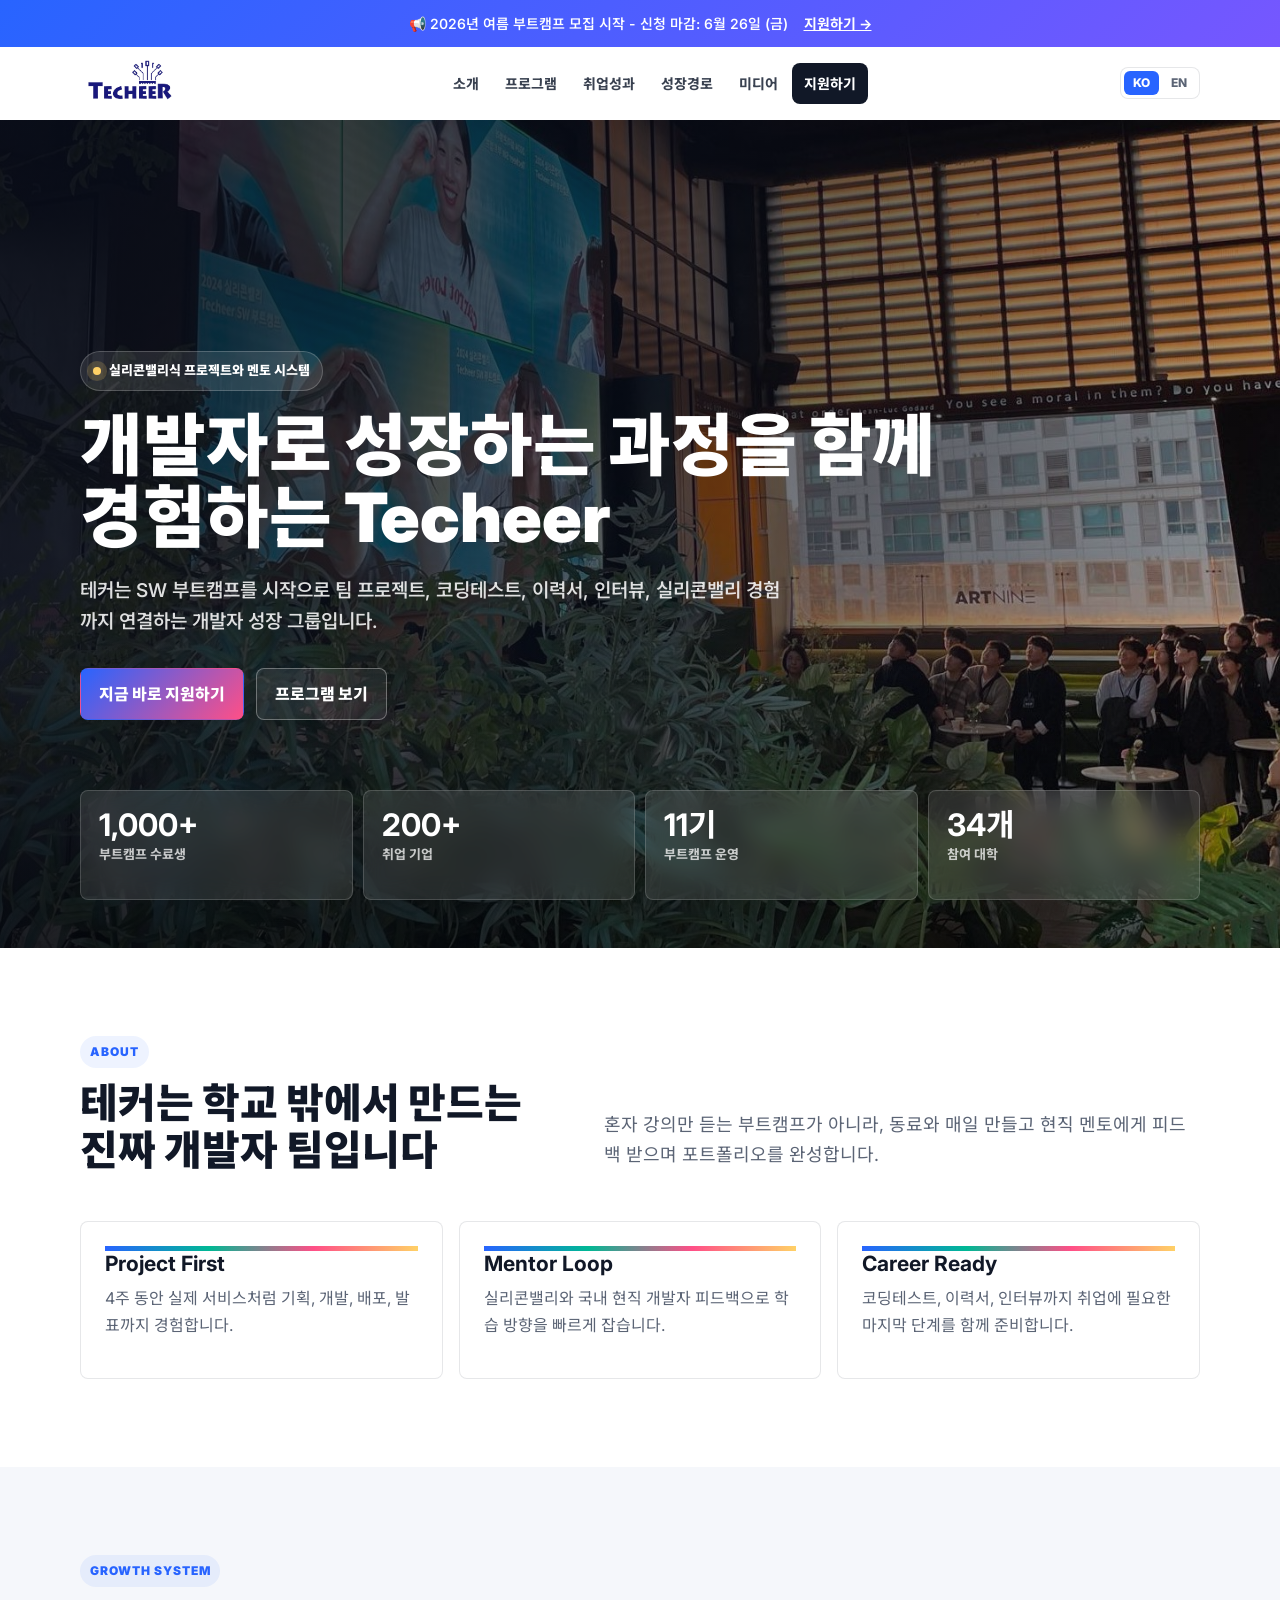
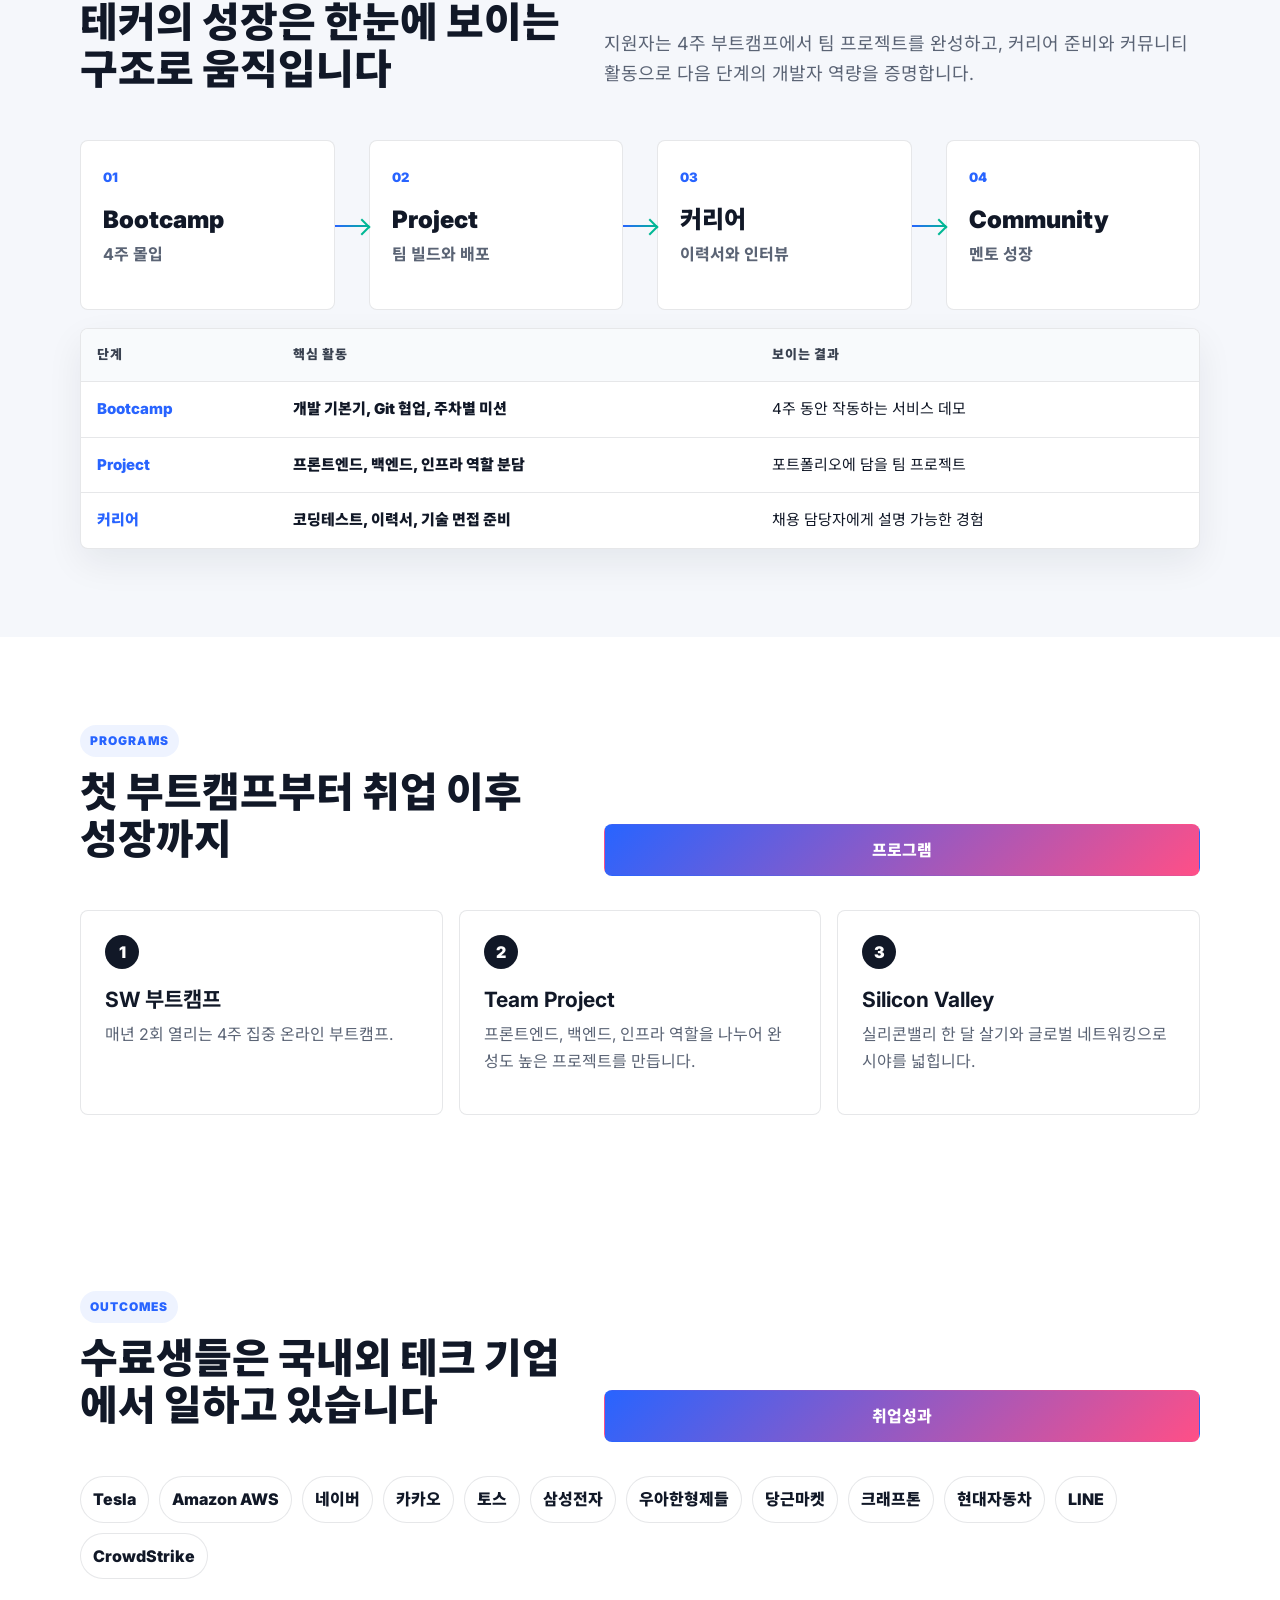
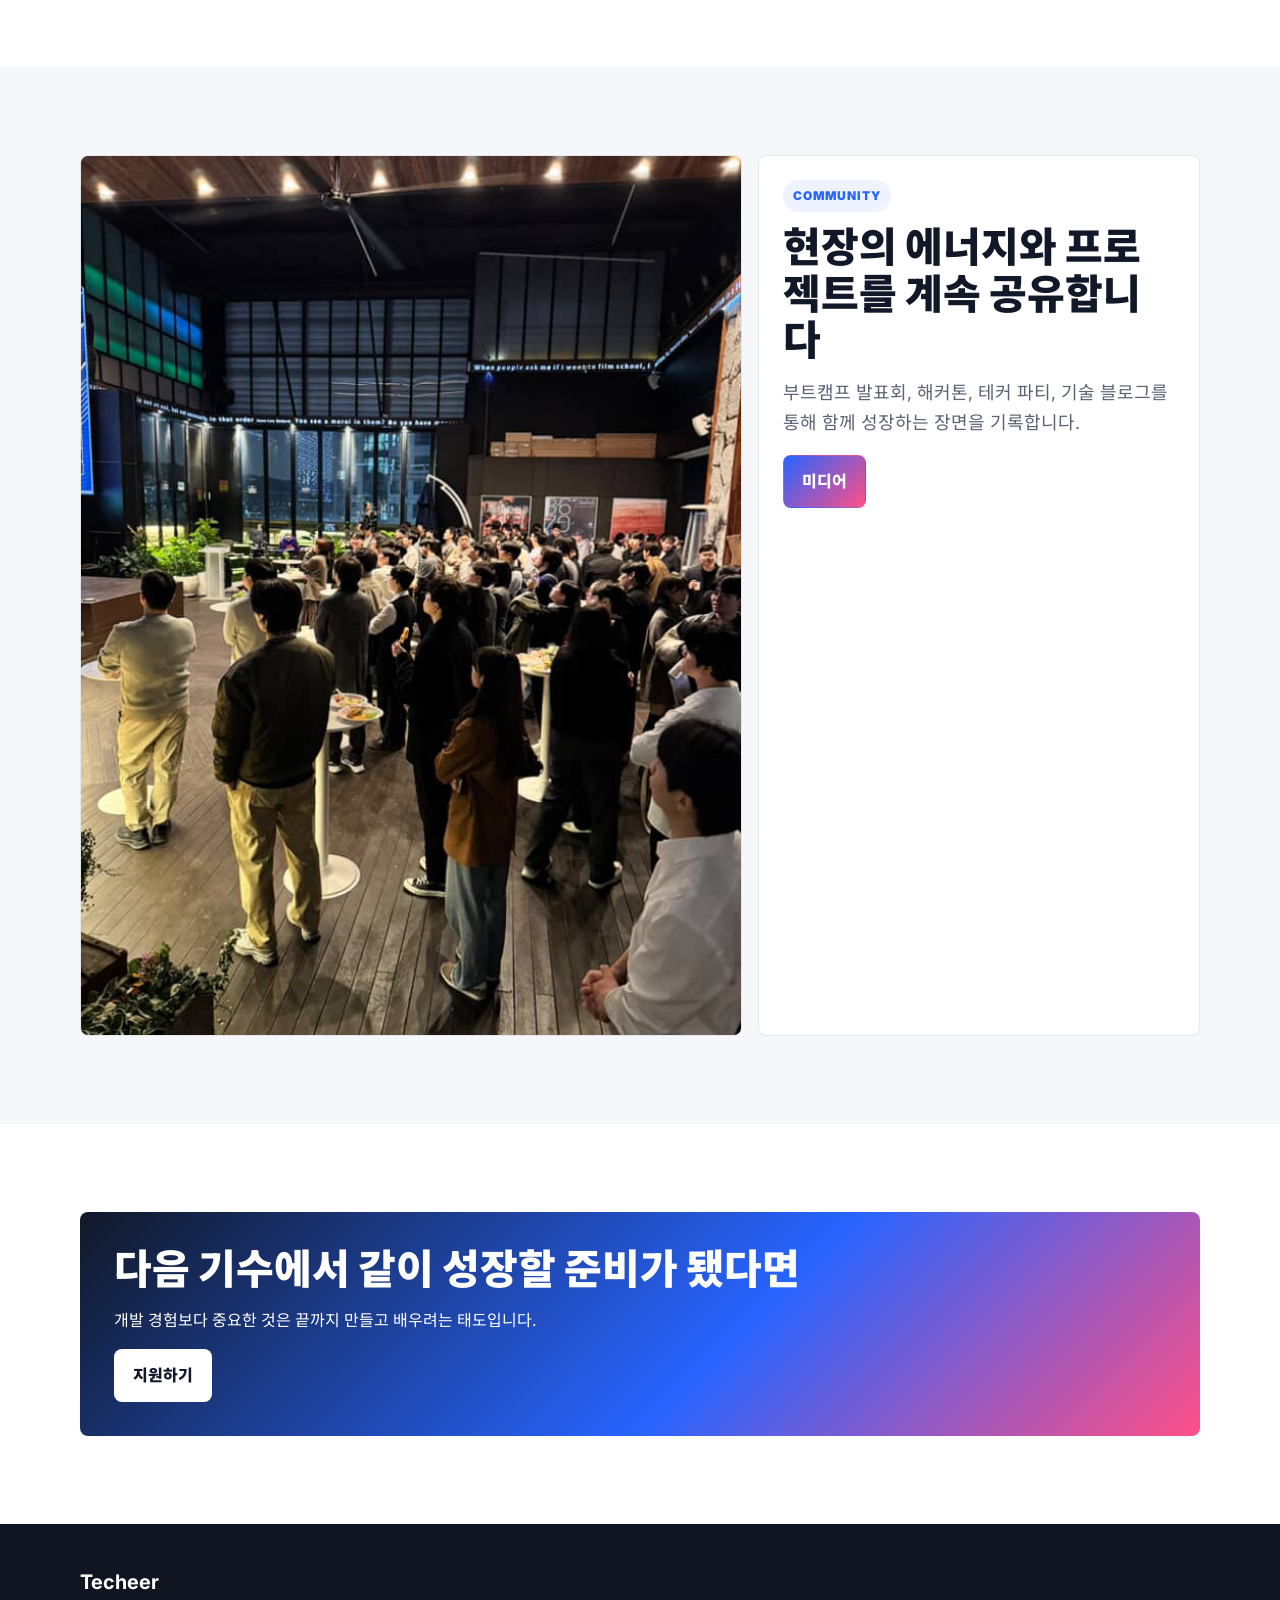
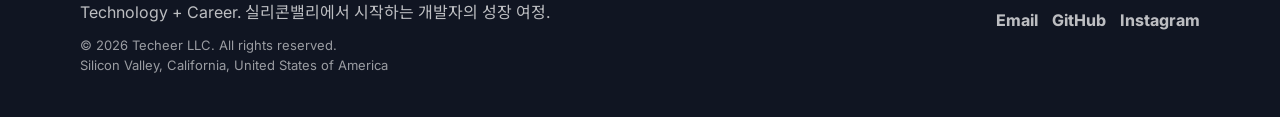
==== commit dfdc6933: "Update bootcamp information for 2026 Summer 12th cohort - Add recruitment announcement banner to ind" ====
--- a/index.html
+++ b/index.html
@@ -12,6 +12,12 @@
   <script src="site.js" defer></script>
 </head>
 <body>
+  <div class="announcement-banner">
+    <div class="container">
+      <span>📢 2026년 여름 부트캠프 모집 시작 - 신청 마감: 6월 26일 (금)</span>
+      <a href="https://forms.gle/MiCkT9n6yUVbd9FE8" target="_blank" rel="noopener">지원하기 →</a>
+    </div>
+  </div>
   <header class="site-header">
     <nav class="nav container" aria-label="Main navigation">
       <a class="brand" href="index.html"><img src="assets/techeer-logo.png" alt="Techeer"></a>
@@ -40,7 +46,7 @@
         <h1 data-i18n="hero.title">개발자로 성장하는 과정을 함께 경험하는 Techeer</h1>
         <p class="hero-copy" data-i18n="hero.copy">테커는 SW 부트캠프를 시작으로 팀 프로젝트, 코딩테스트, 이력서, 인터뷰, 실리콘밸리 경험까지 연결하는 개발자 성장 그룹입니다.</p>
         <div class="actions">
-          <a class="button primary" href="apply.html" data-i18n="hero.cta">지원 정보 보기</a>
+          <a class="button primary" href="https://forms.gle/MiCkT9n6yUVbd9FE8" target="_blank" rel="noopener">지금 바로 지원하기</a>
           <a class="button secondary" href="programs.html" data-i18n="hero.secondary">프로그램 보기</a>
         </div>
         <div class="hero-strip" data-animate>
@@ -61,7 +67,7 @@
         <p class="lead" data-i18n="home.about.copy">혼자 강의만 듣는 부트캠프가 아니라, 동료와 매일 만들고 현직 멘토에게 피드백 받으며 포트폴리오를 완성합니다.</p>
       </div>
       <div class="container grid three">
-        <article class="card pad" data-animate><div class="accent"></div><h3>Project First</h3><p>5주 동안 실제 서비스처럼 기획, 개발, 배포, 발표까지 경험합니다.</p></article>
+        <article class="card pad" data-animate><div class="accent"></div><h3>Project First</h3><p>4주 동안 실제 서비스처럼 기획, 개발, 배포, 발표까지 경험합니다.</p></article>
         <article class="card pad" data-animate><div class="accent"></div><h3>Mentor Loop</h3><p>실리콘밸리와 국내 현직 개발자 피드백으로 학습 방향을 빠르게 잡습니다.</p></article>
         <article class="card pad" data-animate><div class="accent"></div><h3>Career Ready</h3><p>코딩테스트, 이력서, 인터뷰까지 취업에 필요한 마지막 단계를 함께 준비합니다.</p></article>
       </div>
@@ -73,11 +79,11 @@
           <span class="tag">Growth System</span>
           <h2>테커의 성장은 한눈에 보이는 구조로 움직입니다</h2>
         </div>
-        <p class="lead">지원자는 5주 부트캠프에서 팀 프로젝트를 완성하고, 커리어 준비와 커뮤니티 활동으로 다음 단계의 개발자 역량을 증명합니다.</p>
+        <p class="lead">지원자는 4주 부트캠프에서 팀 프로젝트를 완성하고, 커리어 준비와 커뮤니티 활동으로 다음 단계의 개발자 역량을 증명합니다.</p>
       </div>
       <div class="container growth-visual" data-animate>
         <div class="growth-diagram" aria-label="Techeer growth flow">
-          <div class="growth-step"><span>01</span><strong>Bootcamp</strong><em>5주 몰입</em></div>
+          <div class="growth-step"><span>01</span><strong>Bootcamp</strong><em>4주 몰입</em></div>
           <div class="growth-connector"></div>
           <div class="growth-step"><span>02</span><strong>Project</strong><em>팀 빌드와 배포</em></div>
           <div class="growth-connector"></div>
@@ -98,7 +104,7 @@
               <tr>
                 <td>Bootcamp</td>
                 <td>개발 기본기, Git 협업, 주차별 미션</td>
-                <td>5주 동안 작동하는 서비스 데모</td>
+                <td>4주 동안 작동하는 서비스 데모</td>
               </tr>
               <tr>
                 <td>Project</td>
@@ -122,7 +128,7 @@
         <a class="button primary" href="programs.html" data-i18n="nav.programs">프로그램</a>
       </div>
       <div class="container grid three">
-        <article class="card pad program-card" data-animate><span class="num">1</span><h3>SW Bootcamp</h3><p>매년 2회 열리는 5주 집중 온라인 부트캠프.</p></article>
+        <article class="card pad program-card" data-animate><span class="num">1</span><h3>SW Bootcamp</h3><p>매년 2회 열리는 4주 집중 온라인 부트캠프.</p></article>
         <article class="card pad program-card" data-animate><span class="num">2</span><h3>Team Project</h3><p>프론트엔드, 백엔드, 인프라 역할을 나누어 완성도 높은 프로젝트를 만듭니다.</p></article>
         <article class="card pad program-card" data-animate><span class="num">3</span><h3>Silicon Valley</h3><p>실리콘밸리 한 달 살기와 글로벌 네트워킹으로 시야를 넓힙니다.</p></article>
       </div>
--- a/styles.css
+++ b/styles.css
@@ -33,6 +33,34 @@
   margin: 0 auto;
 }
 
+.announcement-banner {
+  background: linear-gradient(135deg, var(--blue), var(--violet));
+  color: #fff;
+  padding: 12px 0;
+  text-align: center;
+  font-size: 14px;
+  font-weight: 550;
+}
+
+.announcement-banner .container {
+  display: flex;
+  align-items: center;
+  justify-content: center;
+  gap: 16px;
+  flex-wrap: wrap;
+}
+
+.announcement-banner a {
+  color: #fff;
+  text-decoration: underline;
+  font-weight: 700;
+  white-space: nowrap;
+}
+
+.announcement-banner a:hover {
+  opacity: 0.9;
+}
+
 .site-header {
   position: sticky;
   top: 0;
@@ -1071,6 +1099,73 @@
 
 .video-body {
   padding: 20px;
+}
+
+.media-action-grid {
+  align-items: stretch;
+}
+
+.media-action-card {
+  position: relative;
+  display: grid;
+  grid-template-columns: auto minmax(0, 1fr) auto;
+  gap: 16px;
+  align-items: start;
+  min-height: 150px;
+  padding: 22px;
+  border: 1px solid var(--line);
+  border-radius: var(--radius);
+  background: #fff;
+  box-shadow: 0 14px 34px rgba(17, 24, 39, 0.07);
+  transition: transform 0.18s ease, border-color 0.18s ease, box-shadow 0.18s ease;
+}
+
+.media-action-card:hover {
+  transform: translateY(-3px);
+  border-color: rgba(40, 100, 255, 0.28);
+  box-shadow: 0 20px 46px rgba(17, 24, 39, 0.12);
+}
+
+.media-action-icon {
+  display: grid;
+  place-items: center;
+  width: 52px;
+  height: 52px;
+  border-radius: var(--radius);
+  color: #fff;
+  font-size: 13px;
+  font-weight: 950;
+  line-height: 1;
+}
+
+.media-action-youtube .media-action-icon { background: #e62117; }
+.media-action-instagram .media-action-icon { background: linear-gradient(135deg, #833ab4, #fd1d1d, #fcb045); }
+.media-action-blog .media-action-icon { background: #111827; font-size: 11px; }
+
+.media-action-copy {
+  display: grid;
+  gap: 8px;
+}
+
+.media-action-copy strong {
+  font-size: 21px;
+  line-height: 1.25;
+}
+
+.media-action-copy span {
+  color: var(--muted);
+}
+
+.media-action-arrow {
+  display: grid;
+  place-items: center;
+  width: 30px;
+  height: 30px;
+  border: 1px solid var(--line);
+  border-radius: 999px;
+  color: #394150;
+  font-weight: 900;
+  line-height: 1;
 }
 
 .table-wrap {
@@ -1302,6 +1397,8 @@
 
 @media (max-width: 640px) {
   .container { width: min(calc(100% - 28px), 1120px); }
+  .announcement-banner { padding: 10px 0; font-size: 13px; }
+  .announcement-banner .container { gap: 8px; }
   .brand img { width: 92px; }
   .nav { min-height: 64px; }
   .hero { min-height: auto; }
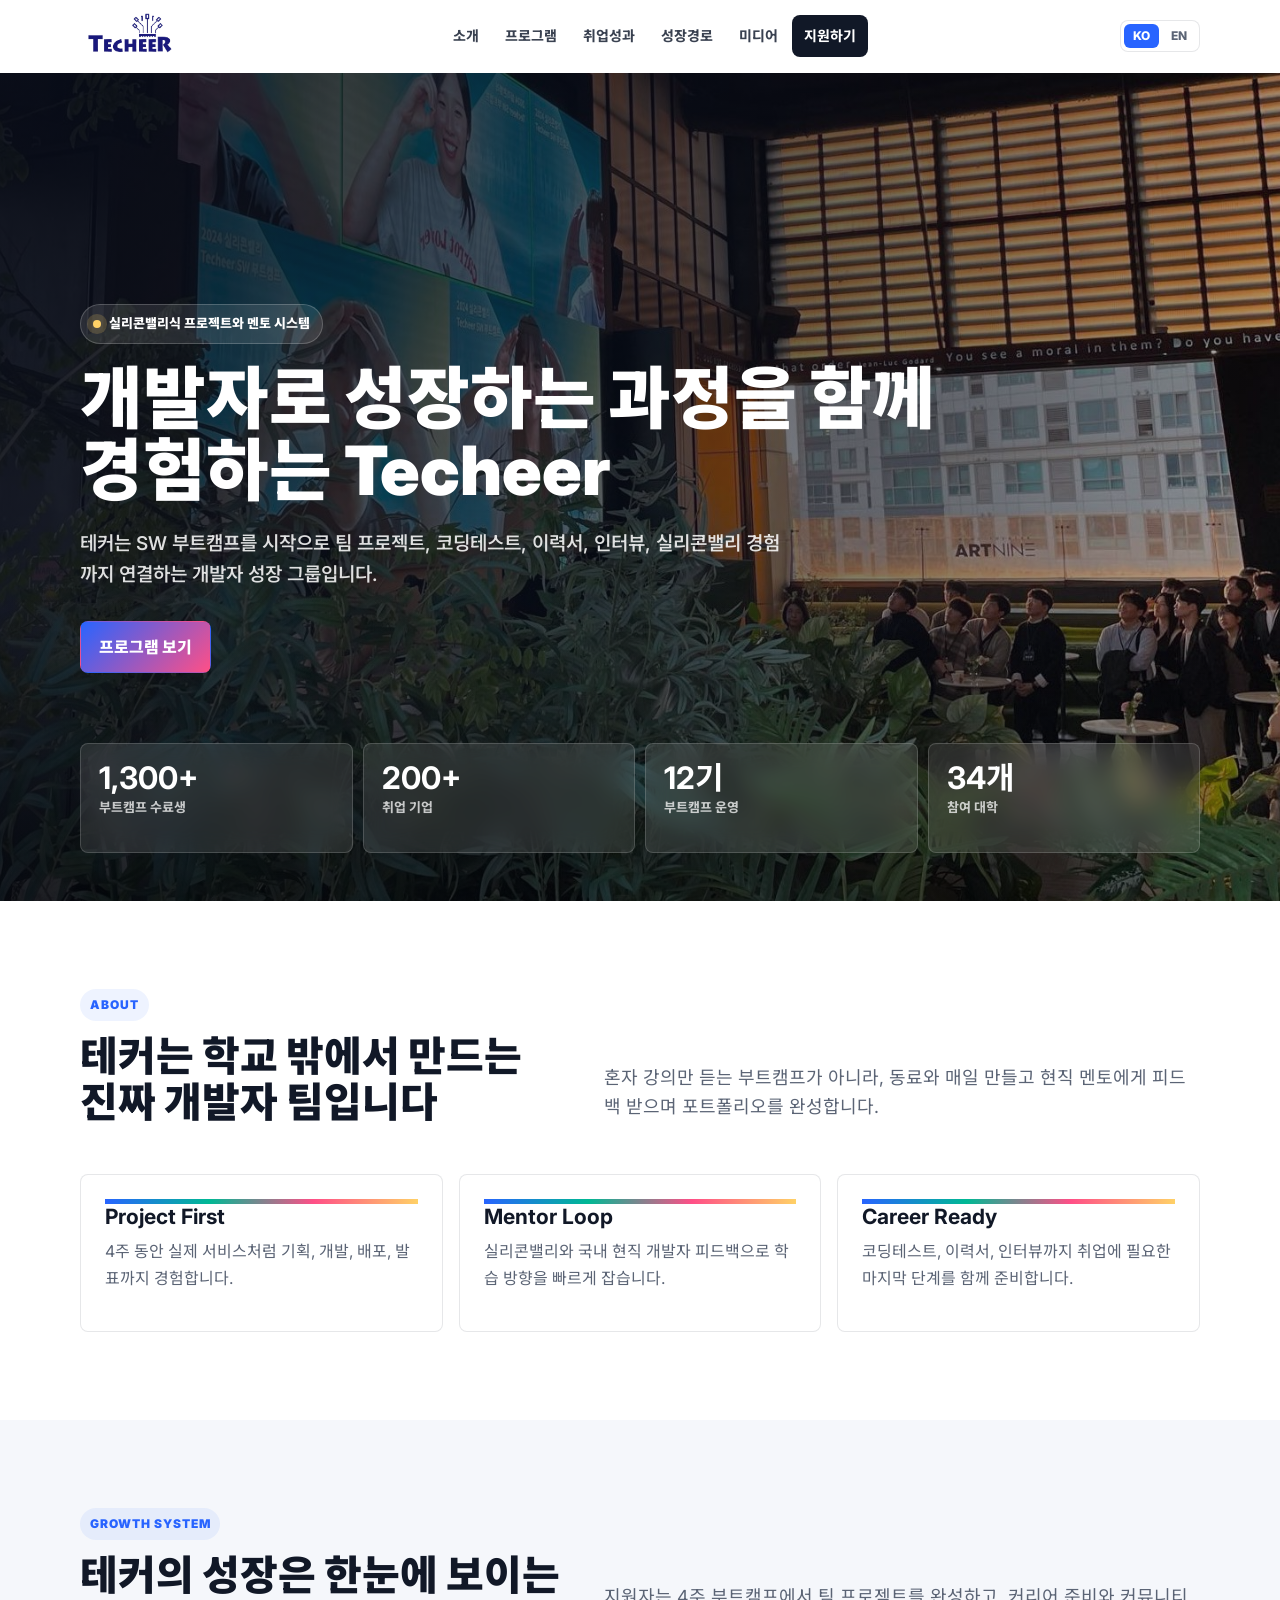
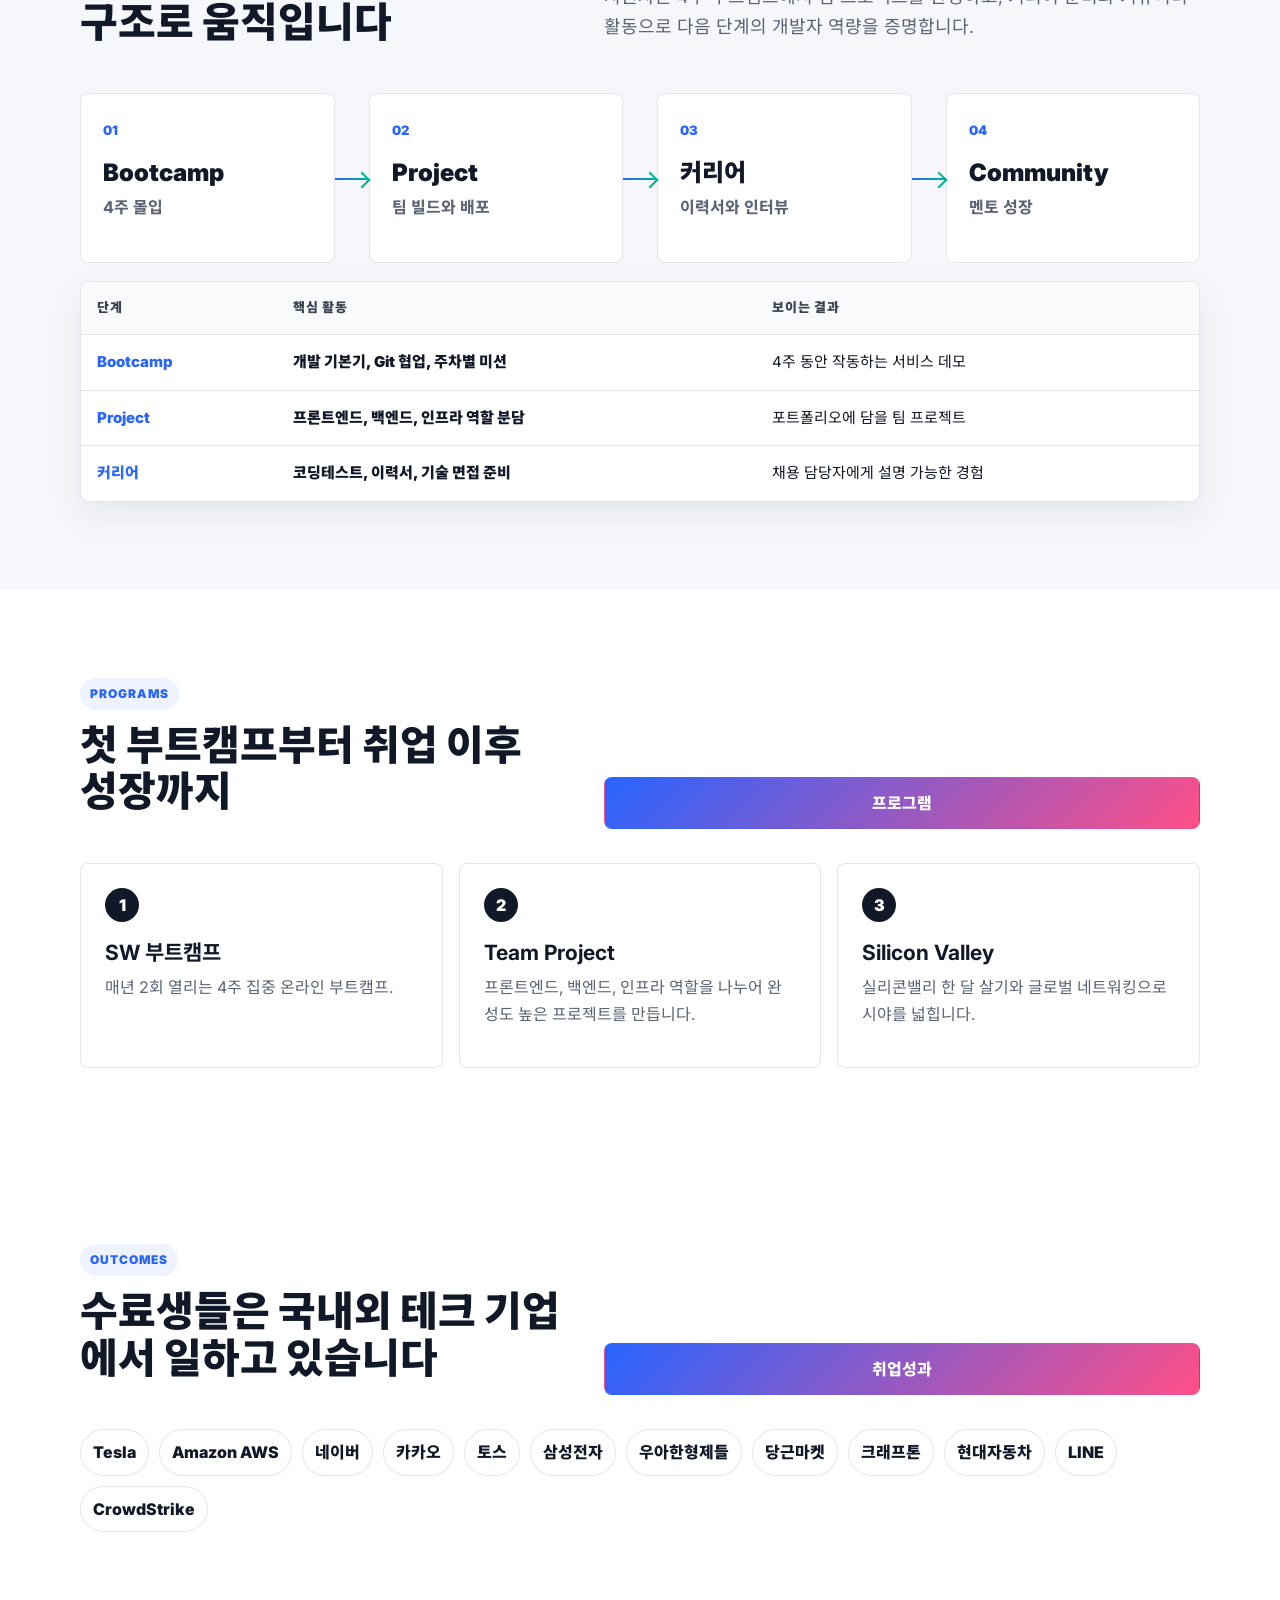
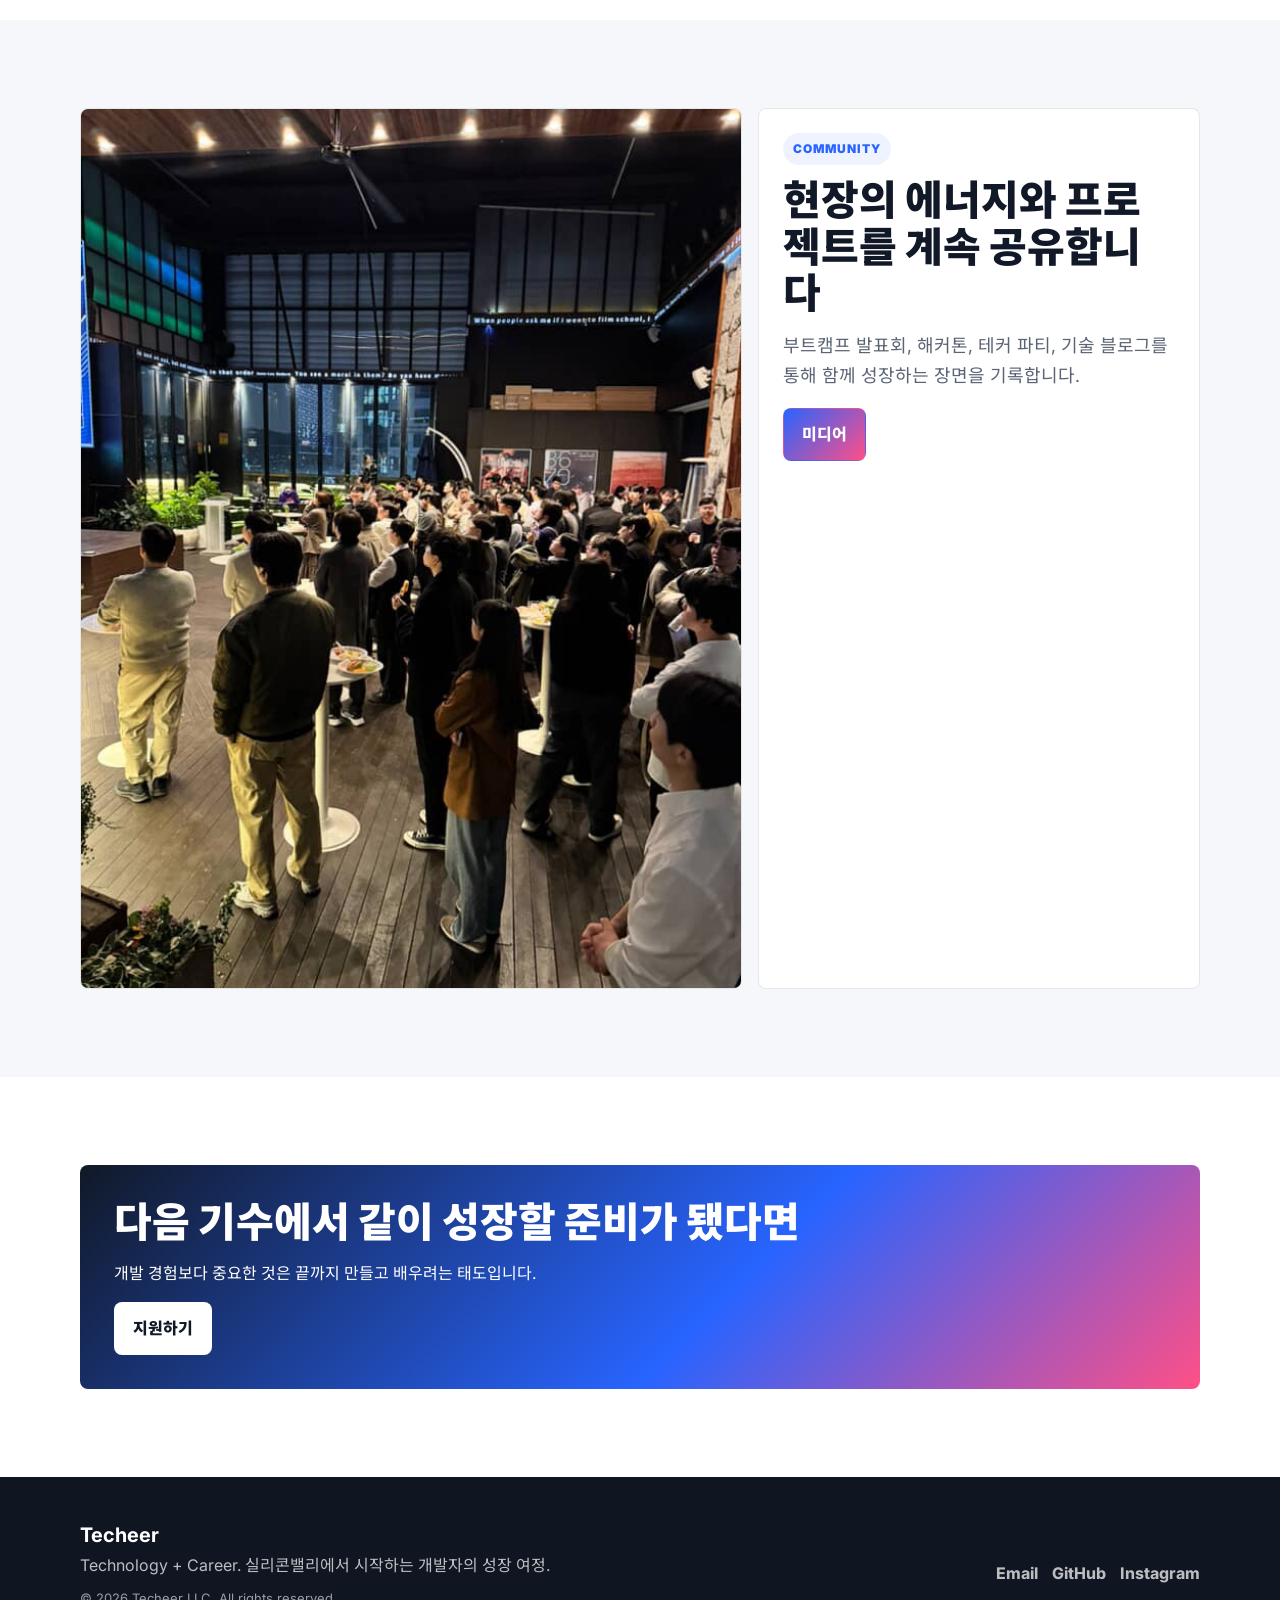
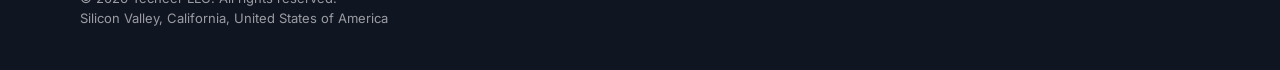
==== commit c68b00c4: "Close 2026 Summer bootcamp recruitment and refresh homepage - Remove 2026 Summer 12th cohort recruit" ====
--- a/index.html
+++ b/index.html
@@ -12,12 +12,6 @@
   <script src="site.js" defer></script>
 </head>
 <body>
-  <div class="announcement-banner">
-    <div class="container">
-      <span>📢 2026년 여름 부트캠프 모집 시작 - 신청 마감: 6월 26일 (금)</span>
-      <a href="https://forms.gle/MiCkT9n6yUVbd9FE8" target="_blank" rel="noopener">지원하기 →</a>
-    </div>
-  </div>
   <header class="site-header">
     <nav class="nav container" aria-label="Main navigation">
       <a class="brand" href="index.html"><img src="assets/techeer-logo.png" alt="Techeer"></a>
@@ -46,13 +40,12 @@
         <h1 data-i18n="hero.title">개발자로 성장하는 과정을 함께 경험하는 Techeer</h1>
         <p class="hero-copy" data-i18n="hero.copy">테커는 SW 부트캠프를 시작으로 팀 프로젝트, 코딩테스트, 이력서, 인터뷰, 실리콘밸리 경험까지 연결하는 개발자 성장 그룹입니다.</p>
         <div class="actions">
-          <a class="button primary" href="https://forms.gle/MiCkT9n6yUVbd9FE8" target="_blank" rel="noopener">지금 바로 지원하기</a>
-          <a class="button secondary" href="programs.html" data-i18n="hero.secondary">프로그램 보기</a>
+          <a class="button primary" href="programs.html" data-i18n="hero.secondary">프로그램 보기</a>
         </div>
         <div class="hero-strip" data-animate>
-          <div class="stat"><strong>1,000+</strong><span data-i18n="stats.students">부트캠프 수료생</span></div>
+          <div class="stat"><strong>1,300+</strong><span data-i18n="stats.students">부트캠프 수료생</span></div>
           <div class="stat"><strong>200+</strong><span data-i18n="stats.companies">취업 기업</span></div>
-          <div class="stat"><strong>11기</strong><span data-i18n="stats.cohorts">부트캠프 운영</span></div>
+          <div class="stat"><strong>12기</strong><span data-i18n="stats.cohorts">부트캠프 운영 (2020년~)</span></div>
           <div class="stat"><strong>34개</strong><span data-i18n="stats.schools">참여 대학</span></div>
         </div>
       </div>
--- a/styles.css
+++ b/styles.css
@@ -33,34 +33,6 @@
   margin: 0 auto;
 }
 
-.announcement-banner {
-  background: linear-gradient(135deg, var(--blue), var(--violet));
-  color: #fff;
-  padding: 12px 0;
-  text-align: center;
-  font-size: 14px;
-  font-weight: 550;
-}
-
-.announcement-banner .container {
-  display: flex;
-  align-items: center;
-  justify-content: center;
-  gap: 16px;
-  flex-wrap: wrap;
-}
-
-.announcement-banner a {
-  color: #fff;
-  text-decoration: underline;
-  font-weight: 700;
-  white-space: nowrap;
-}
-
-.announcement-banner a:hover {
-  opacity: 0.9;
-}
-
 .site-header {
   position: sticky;
   top: 0;
@@ -1249,6 +1221,59 @@
   width: 100%;
   aspect-ratio: 4 / 3;
   object-fit: cover;
+}
+
+.weekly-gallery {
+  display: grid;
+  grid-template-columns: 1fr 1fr;
+  grid-template-rows: auto auto;
+  gap: 12px;
+}
+
+.weekly-photo {
+  position: relative;
+  margin: 0;
+  border-radius: var(--radius);
+  overflow: hidden;
+  box-shadow: var(--shadow);
+}
+
+.weekly-photo-main {
+  grid-column: 1 / -1;
+}
+
+.weekly-photo img {
+  width: 100%;
+  aspect-ratio: 4 / 3;
+  object-fit: cover;
+  display: block;
+}
+
+.weekly-photo-main img {
+  aspect-ratio: 16 / 9;
+}
+
+.weekly-photo figcaption {
+  position: absolute;
+  left: 12px;
+  bottom: 12px;
+  padding: 8px 12px;
+  border-radius: 10px;
+  background: rgba(15, 23, 42, 0.72);
+  color: #fff;
+  display: flex;
+  flex-direction: column;
+  gap: 2px;
+}
+
+.weekly-photo figcaption strong {
+  font-size: 13px;
+  font-weight: 700;
+}
+
+.weekly-photo figcaption span {
+  font-size: 12px;
+  opacity: 0.85;
 }
 
 .apply-panel {
@@ -1397,8 +1422,6 @@
 
 @media (max-width: 640px) {
   .container { width: min(calc(100% - 28px), 1120px); }
-  .announcement-banner { padding: 10px 0; font-size: 13px; }
-  .announcement-banner .container { gap: 8px; }
   .brand img { width: 92px; }
   .nav { min-height: 64px; }
   .hero { min-height: auto; }
